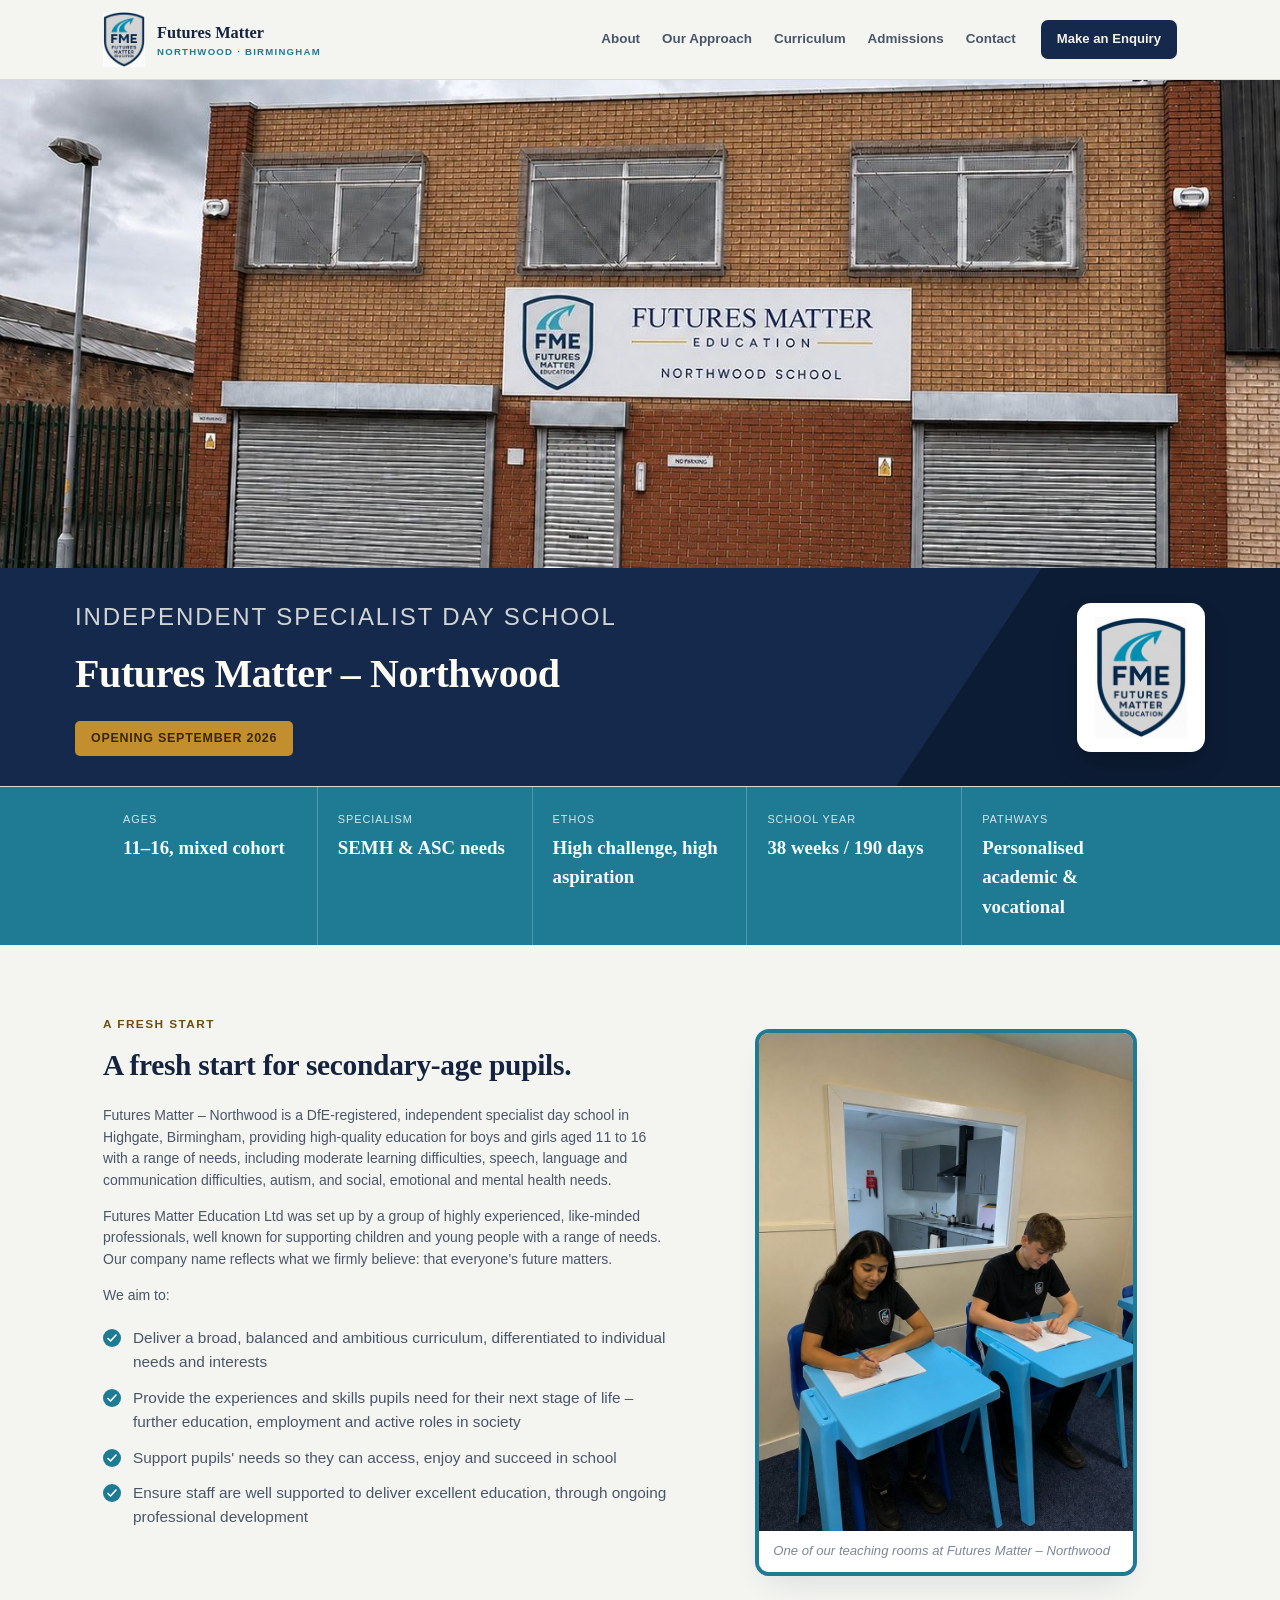
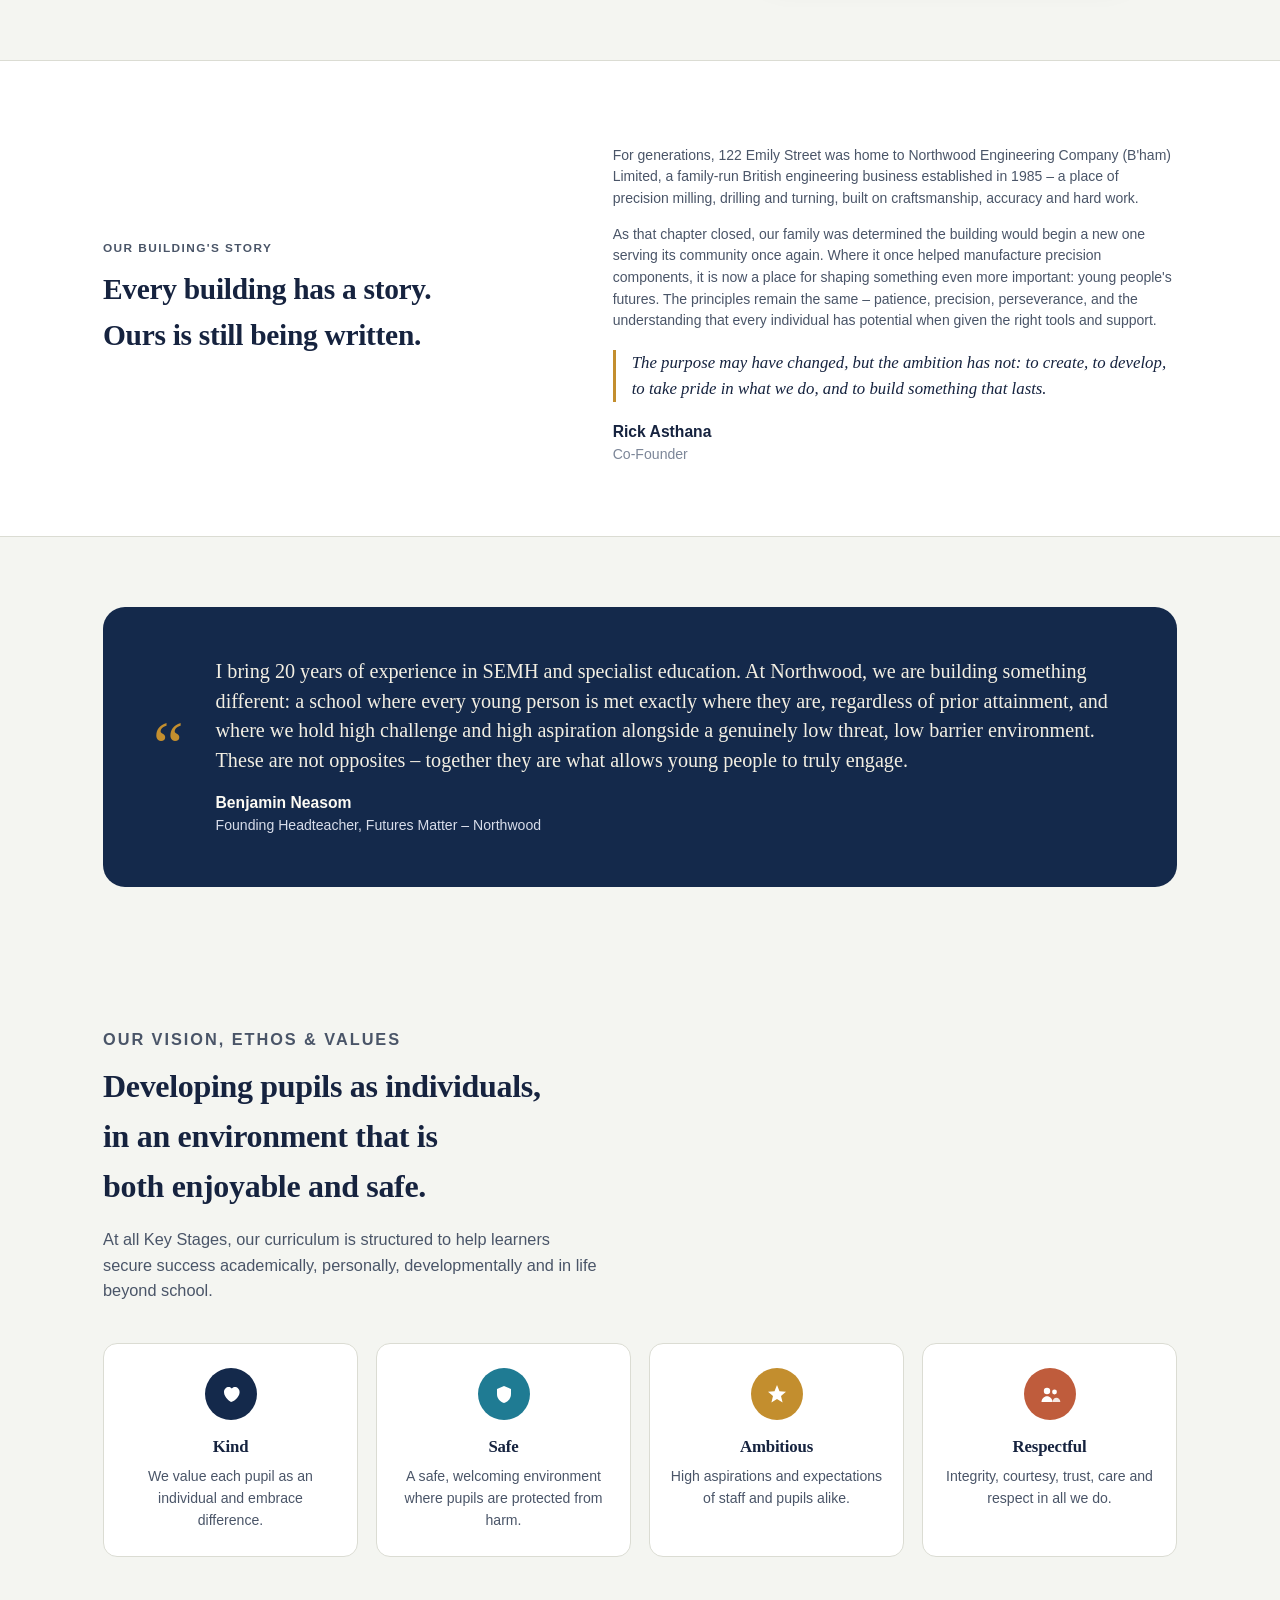
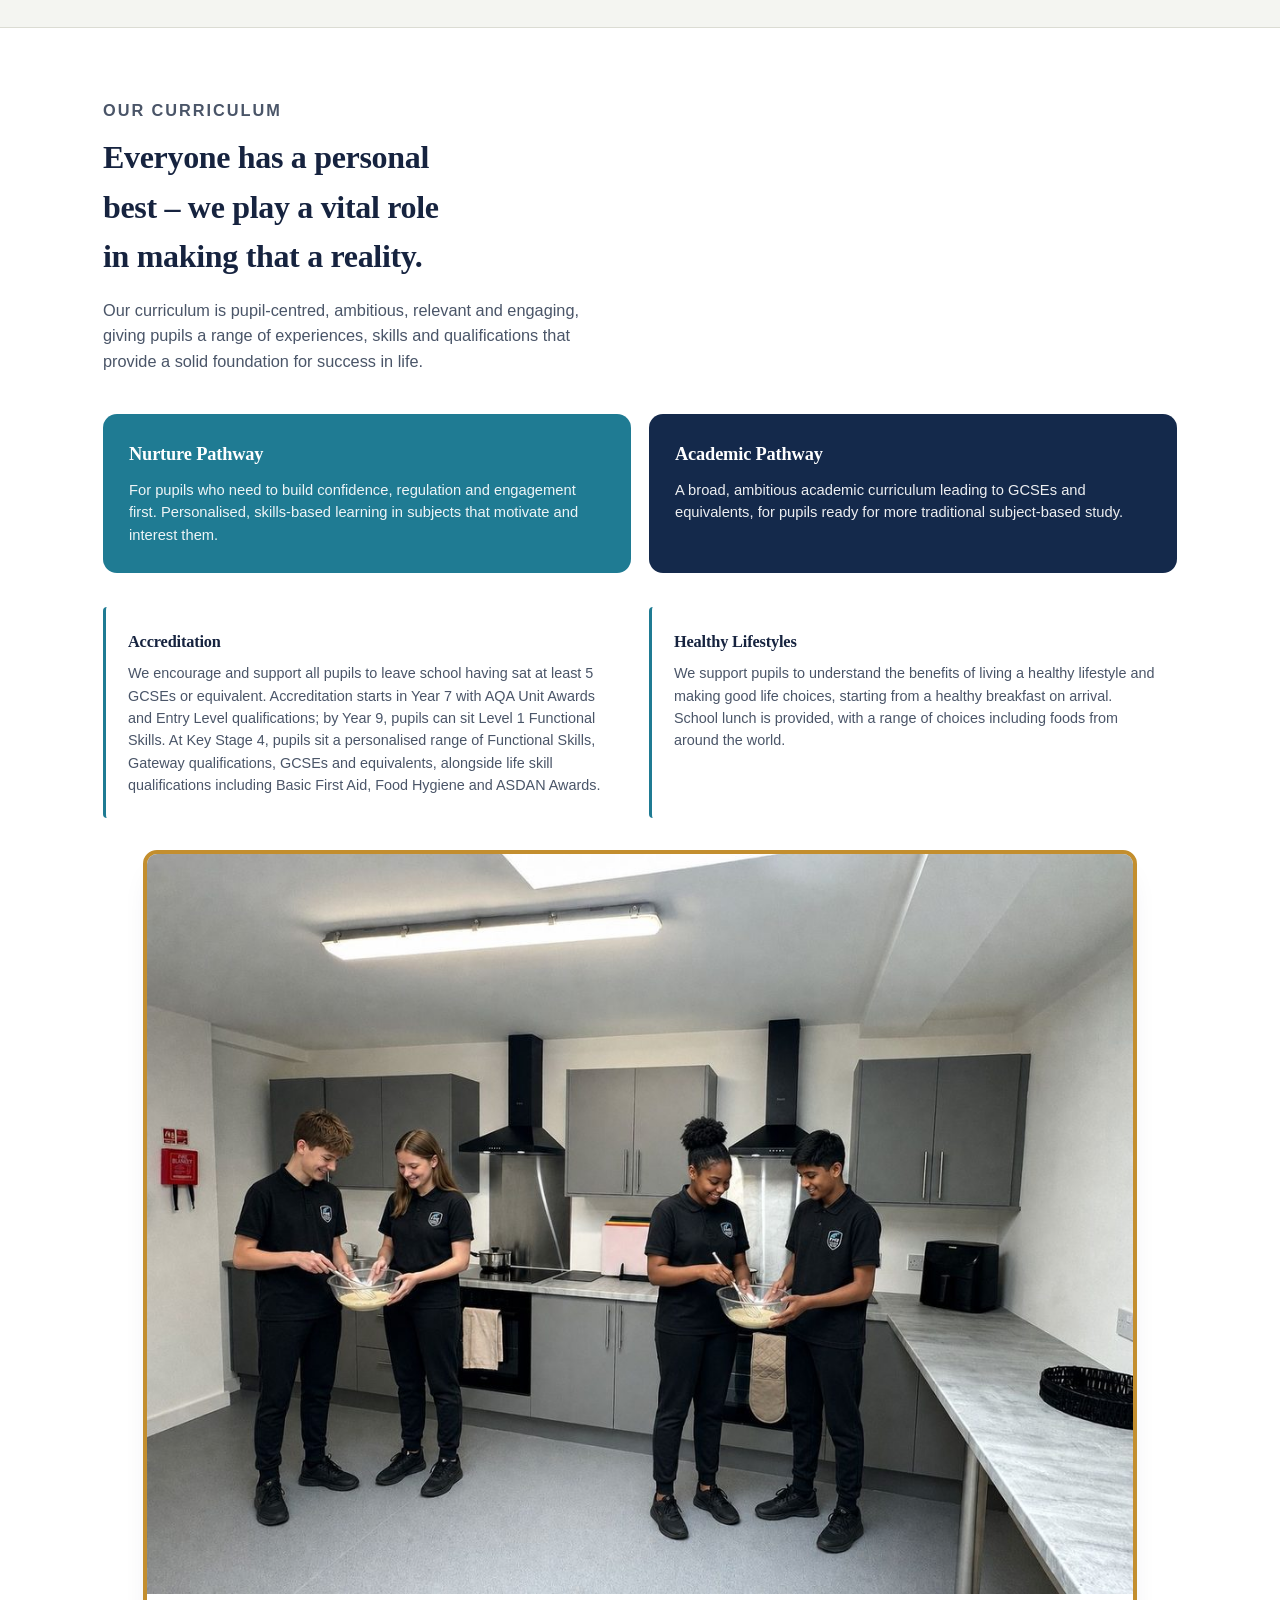
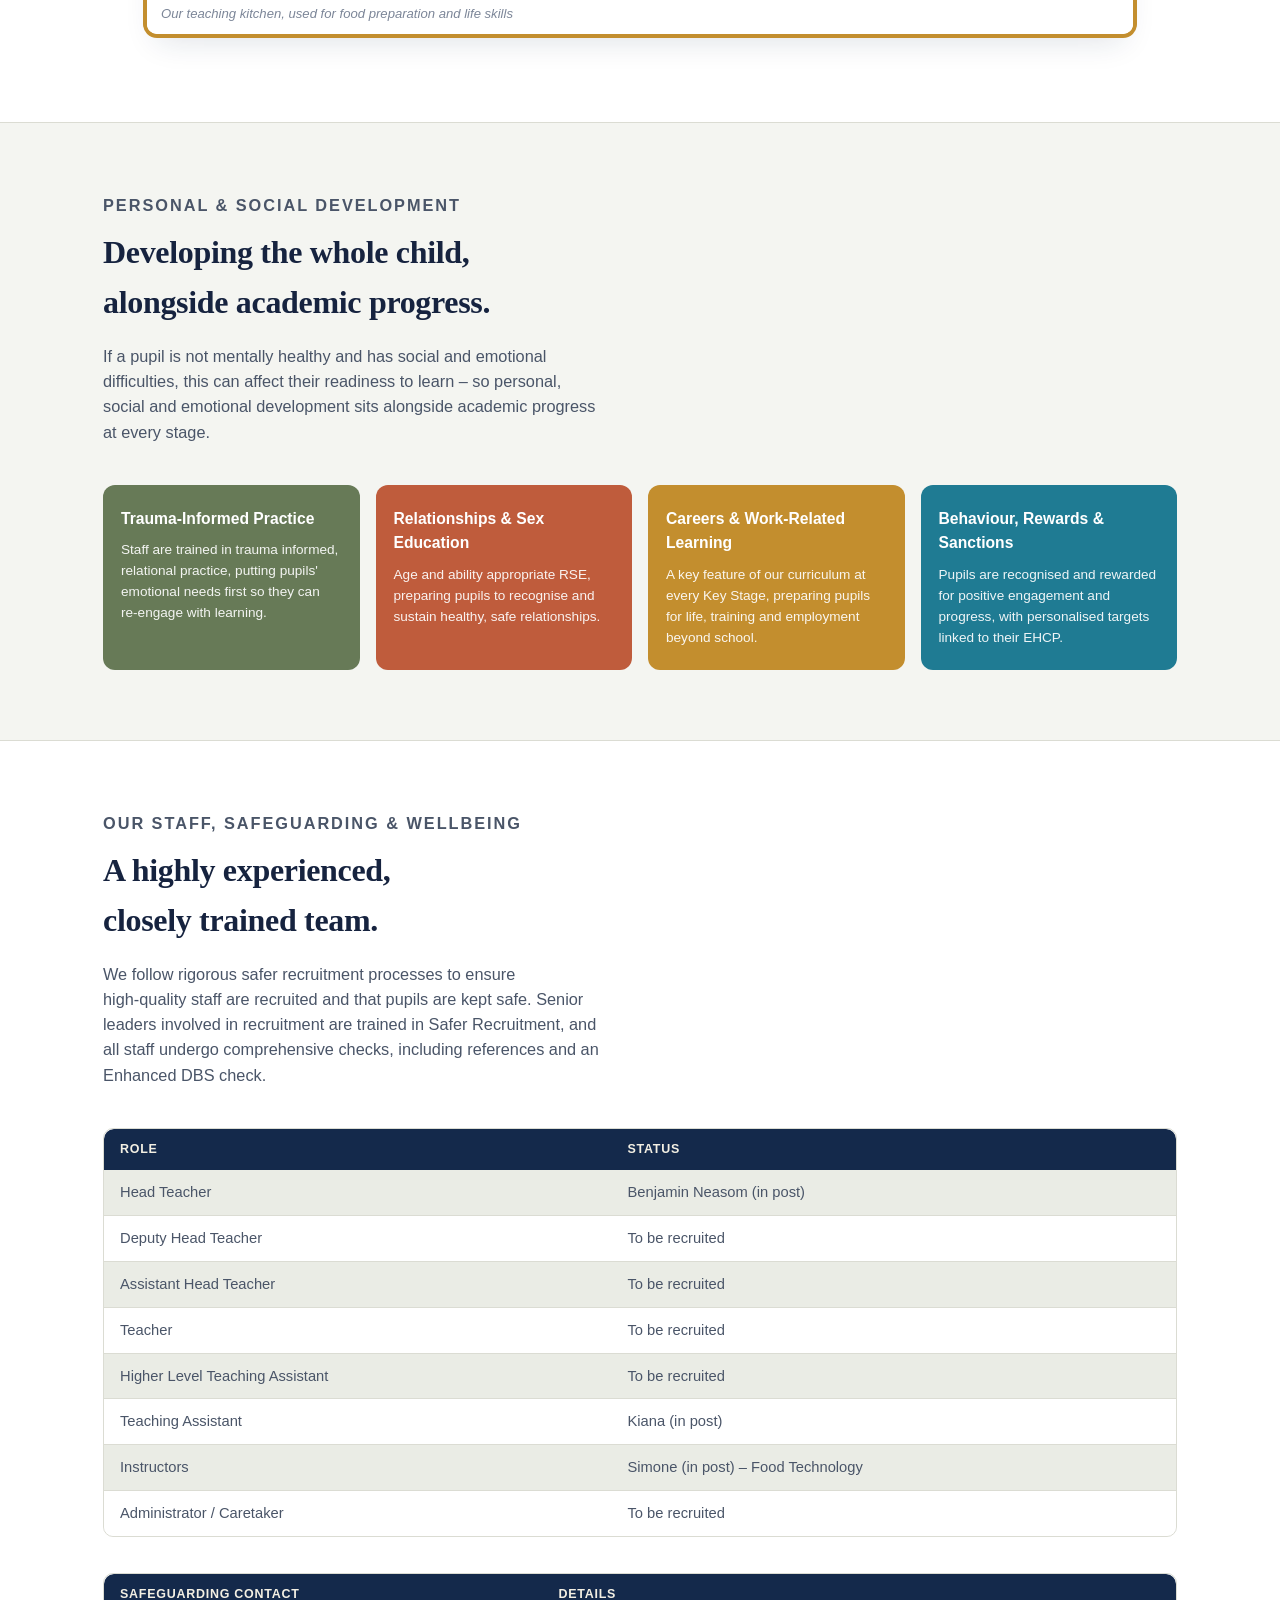
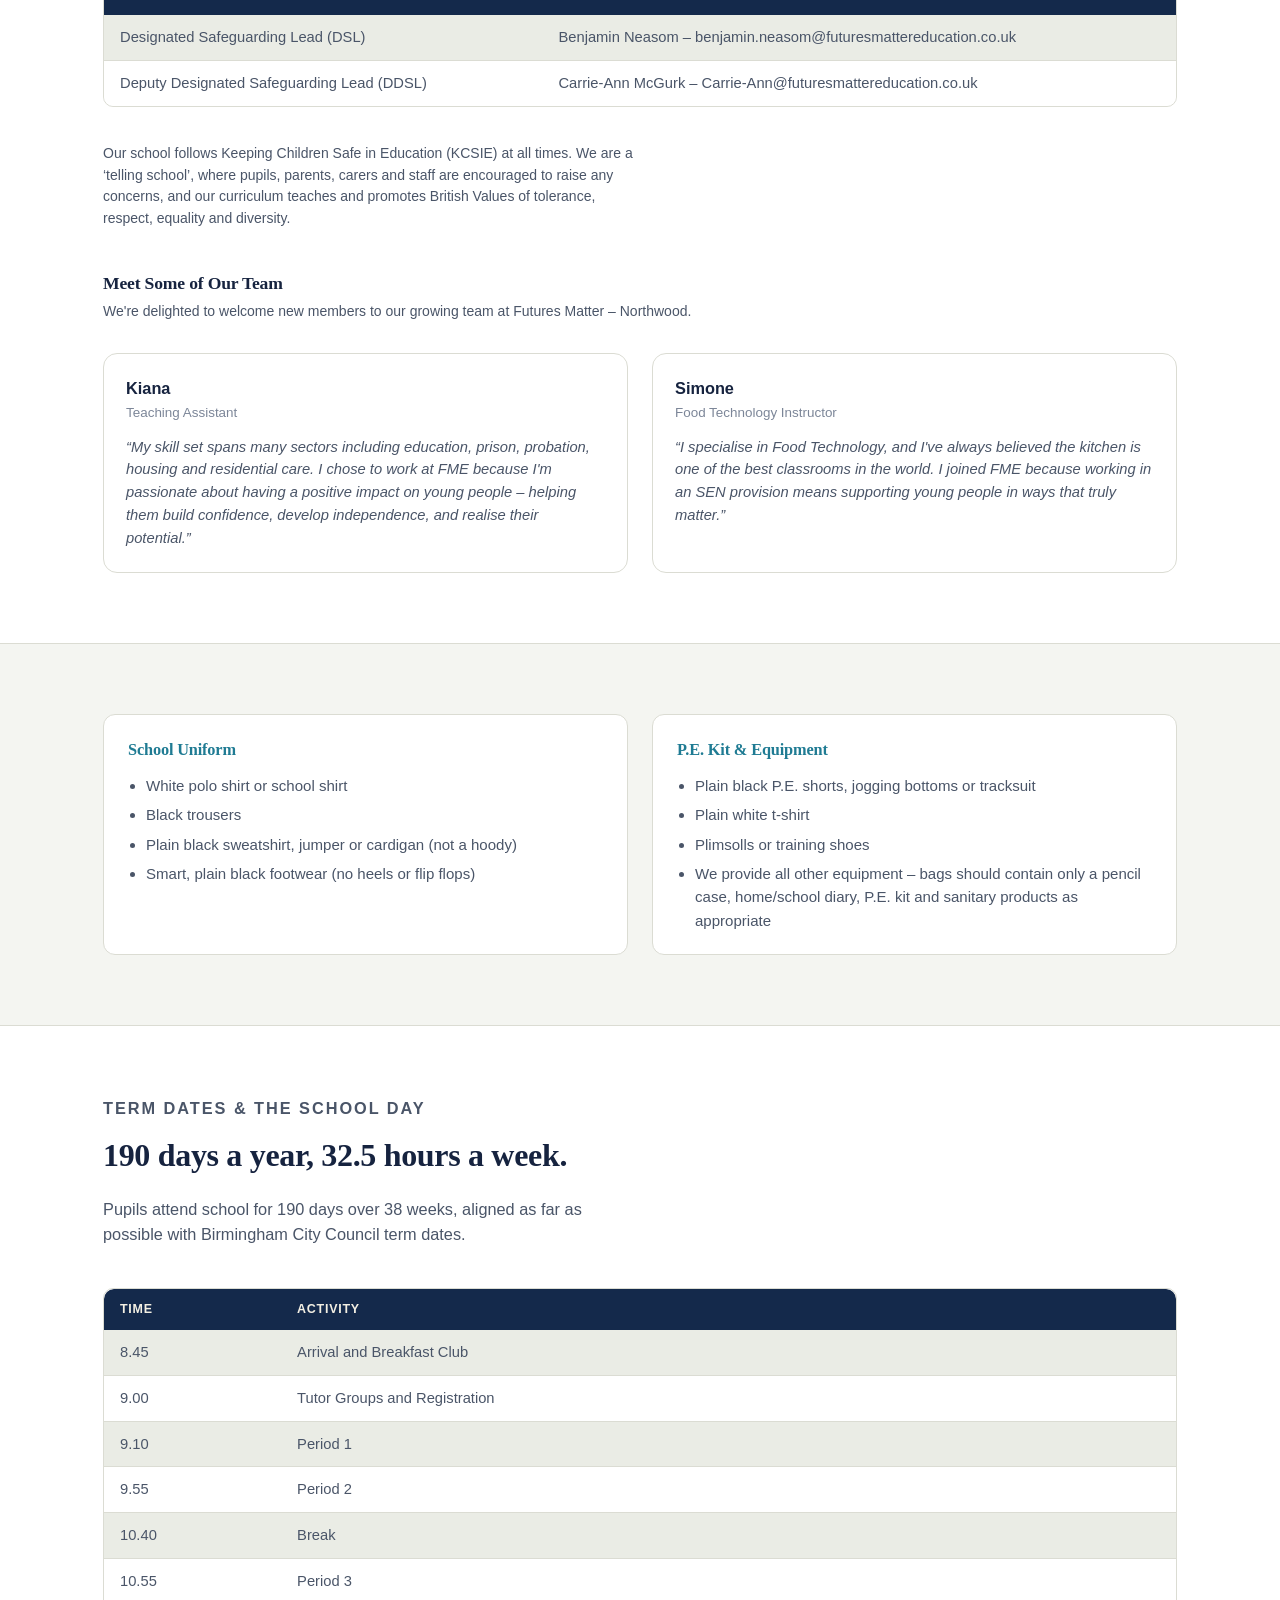
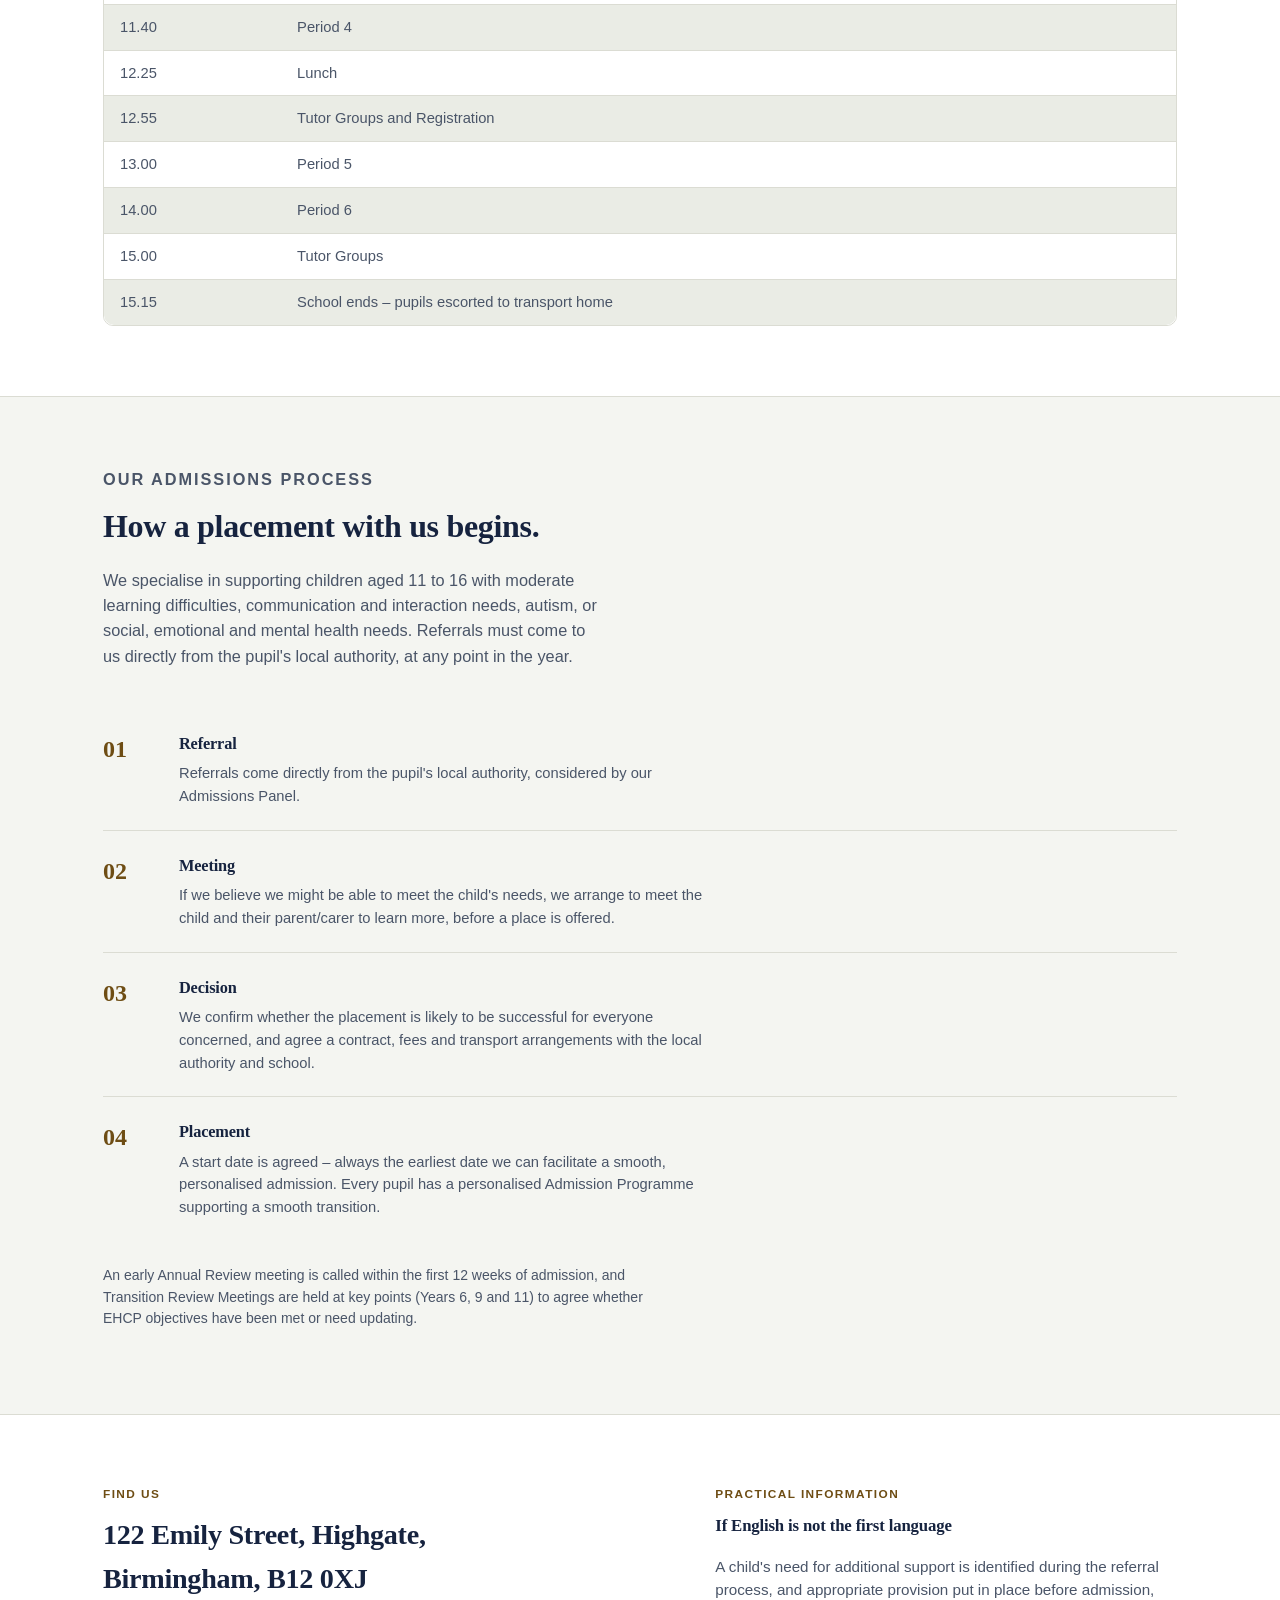
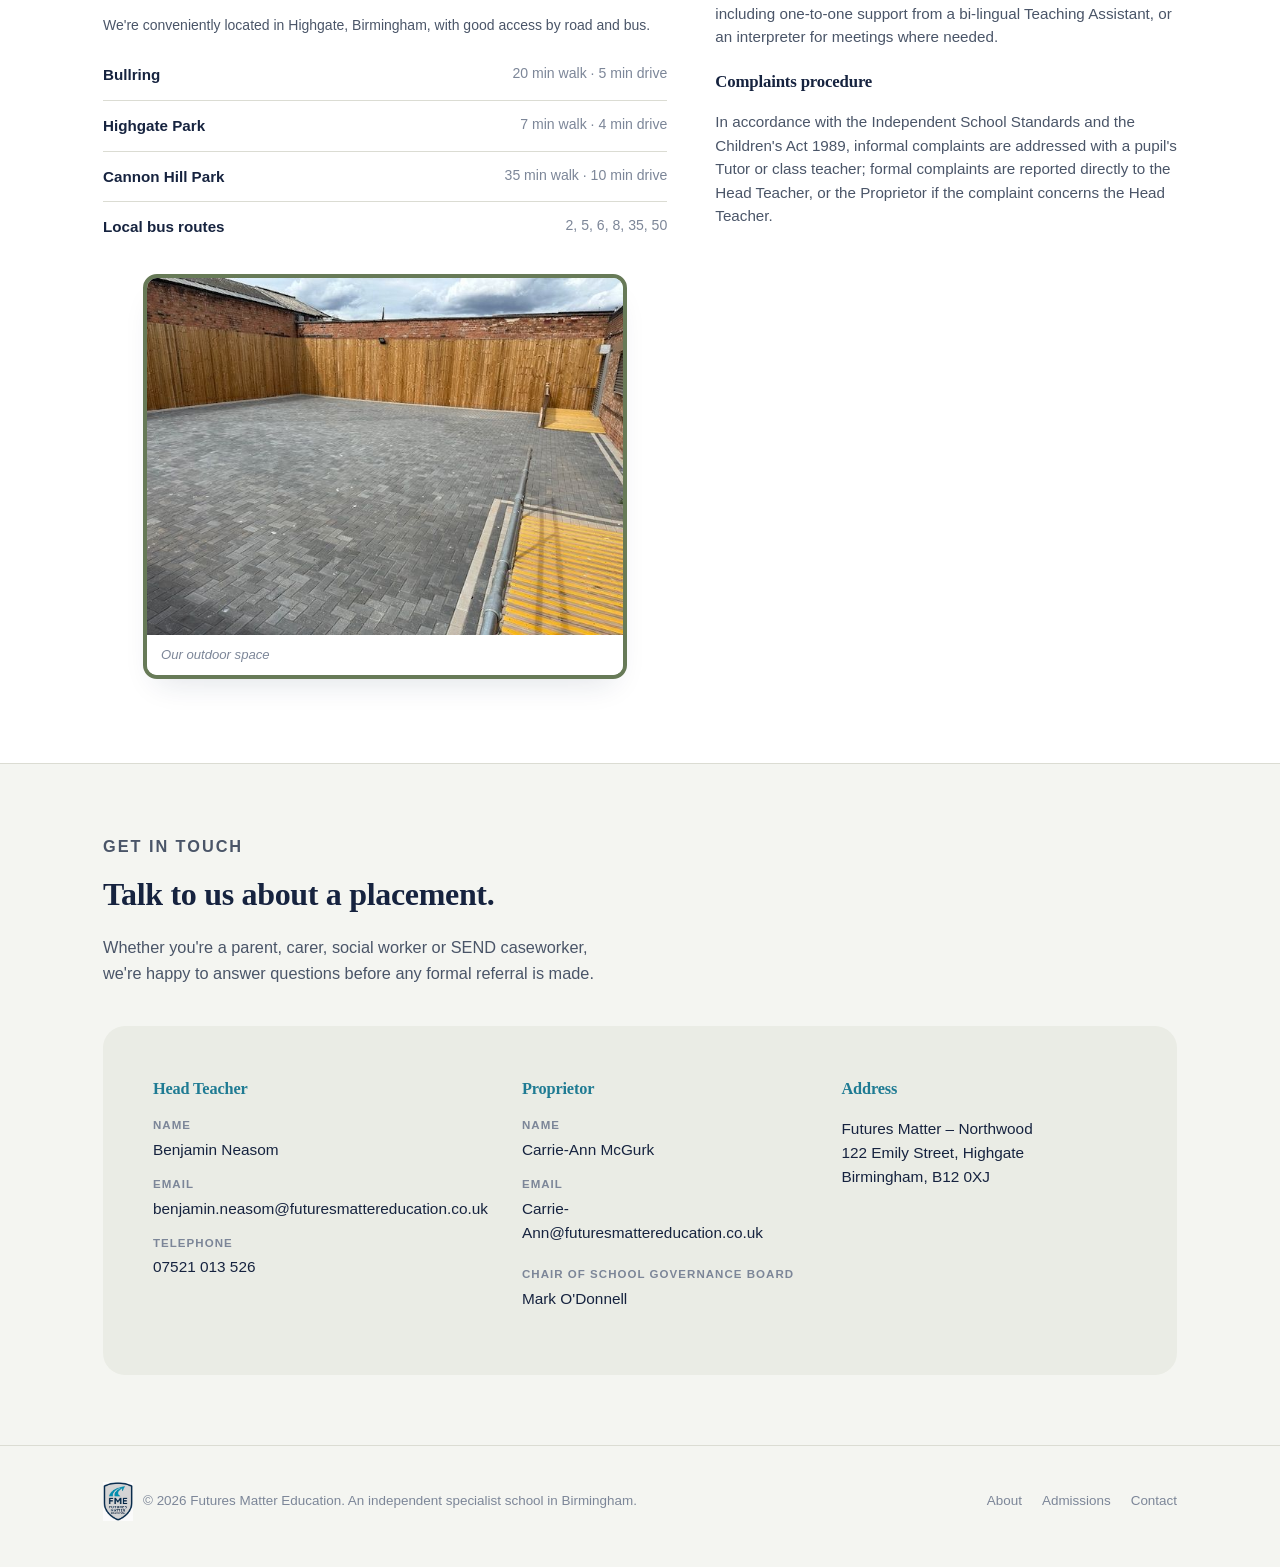
==== index.html @ 08ea953d "Initial website" ====
<!doctype html>
<html lang="en">
  <head>
    <meta charset=utf8>
    <meta name=viewport content="width=device-width,initial-scale=1,viewport-fit=cover">
    <meta name="description" content="Futures Matter Education: independent specialist day school in Highgate, Birmingham, for secondary-age pupils, with nurture and academic pathways to GCSEs.">
    <link rel="stylesheet" href="styles.css">
    <title>Futures Matter Education</title>
  </head>
  <body>

<nav class="nav">
  <div class="nav-inner">
    <div class="brand">
      <img src="images/logo-header.jpg" alt="Futures Matter Education logo">
      <span>Futures Matter<small>Northwood &middot; Birmingham</small></span>
    </div>
    <ul class="nav-links">
      <li><a href="#about">About</a></li>
      <li><a href="#approach">Our Approach</a></li>
      <li><a href="#curriculum">Curriculum</a></li>
      <li><a href="#admissions">Admissions</a></li>
      <li><a href="#contact">Contact</a></li>
    </ul>
    <a class="nav-cta" href="#contact"><span class="cta-text-full">Make an Enquiry</span><span class="cta-text-short">Enquire</span></a>
  </div>
</nav>

<main>

<header class="hero">
  <img class="hero-photo" src="images/hero-building-photo.jpg" loading="lazy" alt="Futures Matter – Northwood school building on Emily Street, Highgate, Birmingham">
  <div class="hero-band">
    <div class="wrap hero-inner">
      <div>
        <h1 class="tagline"><span class="thin">Independent Specialist Day School</span>Futures Matter &ndash; Northwood</h1>
        <div class="opening-tag">Opening September 2026</div>
      </div>
      <div class="hero-logo-wrap"><img src="images/shield-logo.jpg" loading="lazy" alt="FME shield logo"></div>
    </div>
  </div>
</header>

<div class="stats">
  <div class="wrap stats-inner">
    <div class="stat"><div class="lbl">Ages</div><div class="val">11&ndash;16, mixed cohort</div></div>
    <div class="stat"><div class="lbl">Specialism</div><div class="val">SEMH &amp; ASC needs</div></div>
    <div class="stat"><div class="lbl">Ethos</div><div class="val">High challenge, high aspiration</div></div>
    <div class="stat"><div class="lbl">School year</div><div class="val">38 weeks / 190 days</div></div>
    <div class="stat"><div class="lbl">Pathways</div><div class="val">Personalised academic &amp; vocational</div></div>
  </div>
</div>

<section class="block" id="about">
  <div class="wrap">
    <div class="split">
      <div>
        <p class="kicker">A Fresh Start</p>
        <h2 style="font-size:clamp(1.5rem,2.3vw,2rem); margin:0 0 16px;">A fresh start for secondary&#8209;age pupils.</h2>
        <p style="color:var(--ink-soft);">Futures Matter &ndash; Northwood is a DfE&#8209;registered, independent specialist day school in Highgate, Birmingham, providing high&#8209;quality education for boys and girls aged 11 to 16 with a range of needs, including moderate learning difficulties, speech, language and communication difficulties, autism, and social, emotional and mental health needs.</p>
        <p style="color:var(--ink-soft);">Futures Matter Education Ltd was set up by a group of highly experienced, like&#8209;minded professionals, well known for supporting children and young people with a range of needs. Our company name reflects what we firmly believe: that everyone's future matters.</p>
        <p style="color:var(--ink-soft); margin-bottom:20px;">We aim to:</p>
        <ul class="check-list">
          <li><svg width="18" height="18" viewBox="0 0 18 18"><circle cx="9" cy="9" r="9" fill="var(--teal)"/><path d="M5 9.5 L7.5 12 L13 6" stroke="#fff" stroke-width="1.6" fill="none" stroke-linecap="round" stroke-linejoin="round"/></svg>Deliver a broad, balanced and ambitious curriculum, differentiated to individual needs and interests</li>
          <li><svg width="18" height="18" viewBox="0 0 18 18"><circle cx="9" cy="9" r="9" fill="var(--teal)"/><path d="M5 9.5 L7.5 12 L13 6" stroke="#fff" stroke-width="1.6" fill="none" stroke-linecap="round" stroke-linejoin="round"/></svg>Provide the experiences and skills pupils need for their next stage of life &ndash; further education, employment and active roles in society</li>
          <li><svg width="18" height="18" viewBox="0 0 18 18"><circle cx="9" cy="9" r="9" fill="var(--teal)"/><path d="M5 9.5 L7.5 12 L13 6" stroke="#fff" stroke-width="1.6" fill="none" stroke-linecap="round" stroke-linejoin="round"/></svg>Support pupils' needs so they can access, enjoy and succeed in school</li>
          <li><svg width="18" height="18" viewBox="0 0 18 18"><circle cx="9" cy="9" r="9" fill="var(--teal)"/><path d="M5 9.5 L7.5 12 L13 6" stroke="#fff" stroke-width="1.6" fill="none" stroke-linecap="round" stroke-linejoin="round"/></svg>Ensure staff are well supported to deliver excellent education, through ongoing professional development</li>
        </ul>
      </div>
      <figure class="photo-card">
        <img src="images/teaching-room.jpg" loading="lazy" alt="Pupils working at desks in a Futures Matter Northwood teaching room">
        <figcaption>One of our teaching rooms at Futures Matter &ndash; Northwood</figcaption>
      </figure>
    </div>
  </div>
</section>

<section class="block story-wrap">
  <div class="wrap">
    <div class="story-inner">
      <div>
        <p class="kicker">Our Building's Story</p>
        <h2 style="font-size:clamp(1.5rem,2.3vw,2rem); margin:0;">Every building has a story. Ours is still being written.</h2>
      </div>
      <div>
        <p>For generations, 122 Emily Street was home to Northwood Engineering Company (B'ham) Limited, a family&#8209;run British engineering business established in 1985 &ndash; a place of precision milling, drilling and turning, built on craftsmanship, accuracy and hard work.</p>
        <p>As that chapter closed, our family was determined the building would begin a new one serving its community once again. Where it once helped manufacture precision components, it is now a place for shaping something even more important: young people's futures. The principles remain the same &ndash; patience, precision, perseverance, and the understanding that every individual has potential when given the right tools and support.</p>
        <blockquote>The purpose may have changed, but the ambition has not: to create, to develop, to take pride in what we do, and to build something that lasts.</blockquote>
        <div class="attrib"><strong>Rick Asthana</strong>Co&#8209;Founder</div>
      </div>
    </div>
  </div>
</section>

<section class="block">
  <div class="wrap">
    <div class="welcome">
      <div class="quote-mark">&ldquo;</div>
      <div>
        <blockquote>I bring 20 years of experience in SEMH and specialist education. At Northwood, we are building something different: a school where every young person is met exactly where they are, regardless of prior attainment, and where we hold high challenge and high aspiration alongside a genuinely low threat, low barrier environment. These are not opposites &ndash; together they are what allows young people to truly engage.</blockquote>
        <div class="attrib"><strong>Benjamin Neasom</strong>Founding Headteacher, Futures Matter &ndash; Northwood</div>
      </div>
    </div>
  </div>
</section>

<section class="block" id="approach">
  <div class="wrap">
    <div class="section-head">
      <p class="kicker">Our Vision, Ethos &amp; Values</p>
      <h2>Developing pupils as individuals, in an environment that is both enjoyable and safe.</h2>
      <p>At all Key Stages, our curriculum is structured to help learners secure success academically, personally, developmentally and in life beyond school.</p>
    </div>
    <div class="values-grid">
      <div class="value-card">
        <div class="icon" style="background:var(--navy);"><svg width="22" height="22" viewBox="0 0 22 22" fill="none"><path d="M11 19s-7-4.35-7-9.8C4 6 6.24 4 8.8 4c1.2 0 2.35.62 3 1.6C12.45 4.62 13.6 4 14.8 4 17.36 4 19.6 6 19.6 9.2 19.6 14.65 12.6 19 11 19z" fill="#fff"/></svg></div>
        <h3>Kind</h3>
        <p>We value each pupil as an individual and embrace difference.</p>
      </div>
      <div class="value-card">
        <div class="icon" style="background:var(--teal);"><svg width="22" height="22" viewBox="0 0 22 22"><path d="M11 3 L18 6 V11 C18 15.5 15 18.8 11 20 C7 18.8 4 15.5 4 11 V6 Z" fill="#fff"/></svg></div>
        <h3>Safe</h3>
        <p>A safe, welcoming environment where pupils are protected from harm.</p>
      </div>
      <div class="value-card">
        <div class="icon" style="background:var(--gold);"><svg width="22" height="22" viewBox="0 0 22 22"><path d="M11 2 L13.5 8.2 L20 8.7 L15 13 L16.6 19.5 L11 16 L5.4 19.5 L7 13 L2 8.7 L8.5 8.2 Z" fill="#fff"/></svg></div>
        <h3>Ambitious</h3>
        <p>High aspirations and expectations of staff and pupils alike.</p>
      </div>
      <div class="value-card">
        <div class="icon" style="background:var(--terracotta);"><svg width="22" height="22" viewBox="0 0 22 22"><circle cx="8" cy="8" r="3.2" fill="#fff"/><circle cx="15.5" cy="9" r="2.4" fill="#fff"/><path d="M2.5 19c0-3.3 2.6-5.8 5.5-5.8s5.5 2.5 5.5 5.8" fill="#fff"/><path d="M13.5 19c0-2.4 1.8-4.3 3.9-4.3s3.9 1.9 3.9 4.3" fill="#fff" opacity="0.85"/></svg></div>
        <h3>Respectful</h3>
        <p>Integrity, courtesy, trust, care and respect in all we do.</p>
      </div>
    </div>
  </div>
</section>

<section class="block" id="curriculum" style="background:var(--surface); border-top:1px solid var(--border); border-bottom:1px solid var(--border);">
  <div class="wrap">
    <div class="section-head">
      <p class="kicker">Our Curriculum</p>
      <h2>Everyone has a personal best &ndash; we play a vital role in making that a reality.</h2>
      <p>Our curriculum is pupil&#8209;centred, ambitious, relevant and engaging, giving pupils a range of experiences, skills and qualifications that provide a solid foundation for success in life.</p>
    </div>
    <div class="pathway-grid">
      <div class="pathway-card" style="background:var(--teal);">
        <h3>Nurture Pathway</h3>
        <p>For pupils who need to build confidence, regulation and engagement first. Personalised, skills&#8209;based learning in subjects that motivate and interest them.</p>
      </div>
      <div class="pathway-card" style="background:var(--navy);">
        <h3>Academic Pathway</h3>
        <p>A broad, ambitious academic curriculum leading to GCSEs and equivalents, for pupils ready for more traditional subject&#8209;based study.</p>
      </div>
    </div>
    <div class="curric-grid" style="margin-bottom:32px;">
      <div class="curric-card"><h3>Accreditation</h3><p>We encourage and support all pupils to leave school having sat at least 5 GCSEs or equivalent. Accreditation starts in Year 7 with AQA Unit Awards and Entry Level qualifications; by Year 9, pupils can sit Level 1 Functional Skills. At Key Stage 4, pupils sit a personalised range of Functional Skills, Gateway qualifications, GCSEs and equivalents, alongside life skill qualifications including Basic First Aid, Food Hygiene and ASDAN Awards.</p></div>
      <div class="curric-card"><h3>Healthy Lifestyles</h3><p>We support pupils to understand the benefits of living a healthy lifestyle and making good life choices, starting from a healthy breakfast on arrival. School lunch is provided, with a range of choices including foods from around the world.</p></div>
    </div>
    <figure class="photo-card" style="border-color:var(--gold);">
      <img src="images/teaching-kitchen.jpg" loading="lazy" alt="Pupils preparing food together in the Futures Matter Northwood teaching kitchen">
      <figcaption>Our teaching kitchen, used for food preparation and life skills</figcaption>
    </figure>
  </div>
</section>

<section class="block">
  <div class="wrap">
    <div class="section-head">
      <p class="kicker">Personal &amp; Social Development</p>
      <h2>Developing the whole child, alongside academic progress.</h2>
      <p>If a pupil is not mentally healthy and has social and emotional difficulties, this can affect their readiness to learn &ndash; so personal, social and emotional development sits alongside academic progress at every stage.</p>
    </div>
    <div class="psd-grid">
      <div class="psd-card" style="background:var(--sage);"><h4>Trauma&#8209;Informed Practice</h4><p>Staff are trained in trauma informed, relational practice, putting pupils' emotional needs first so they can re&#8209;engage with learning.</p></div>
      <div class="psd-card" style="background:var(--terracotta);"><h4>Relationships &amp; Sex Education</h4><p>Age and ability appropriate RSE, preparing pupils to recognise and sustain healthy, safe relationships.</p></div>
      <div class="psd-card" style="background:var(--gold);"><h4>Careers &amp; Work&#8209;Related Learning</h4><p>A key feature of our curriculum at every Key Stage, preparing pupils for life, training and employment beyond school.</p></div>
      <div class="psd-card" style="background:var(--teal);"><h4>Behaviour, Rewards &amp; Sanctions</h4><p>Pupils are recognised and rewarded for positive engagement and progress, with personalised targets linked to their EHCP.</p></div>
    </div>
  </div>
</section>

<section class="block" style="background:var(--surface); border-top:1px solid var(--border); border-bottom:1px solid var(--border);">
  <div class="wrap">
    <div class="section-head">
      <p class="kicker">Our Staff, Safeguarding &amp; Wellbeing</p>
      <h2>A highly experienced, closely trained team.</h2>
      <p>We follow rigorous safer recruitment processes to ensure high&#8209;quality staff are recruited and that pupils are kept safe. Senior leaders involved in recruitment are trained in Safer Recruitment, and all staff undergo comprehensive checks, including references and an Enhanced DBS check.</p>
    </div>
    <div class="table-wrap" style="margin-bottom:36px;">
      <table class="data-table">
        <tr><th>Role</th><th>Status</th></tr>
        <tr><td>Head Teacher</td><td>Benjamin Neasom (in post)</td></tr>
        <tr><td>Deputy Head Teacher</td><td>To be recruited</td></tr>
        <tr><td>Assistant Head Teacher</td><td>To be recruited</td></tr>
        <tr><td>Teacher</td><td>To be recruited</td></tr>
        <tr><td>Higher Level Teaching Assistant</td><td>To be recruited</td></tr>
        <tr><td>Teaching Assistant</td><td>Kiana (in post)</td></tr>
        <tr><td>Instructors</td><td>Simone (in post) &ndash; Food Technology</td></tr>
        <tr><td>Administrator / Caretaker</td><td>To be recruited</td></tr>
      </table>
    </div>
    <div class="table-wrap" style="margin-bottom:36px;">
      <table class="data-table">
        <tr><th>Safeguarding contact</th><th>Details</th></tr>
        <tr><td>Designated Safeguarding Lead (DSL)</td><td>Benjamin Neasom &ndash; benjamin.neasom@futuresmattereducation.co.uk</td></tr>
        <tr><td>Deputy Designated Safeguarding Lead (DDSL)</td><td>Carrie&#8209;Ann McGurk &ndash; Carrie-Ann@futuresmattereducation.co.uk</td></tr>
      </table>
    </div>
    <p style="color:var(--ink-soft); max-width:70ch;">Our school follows Keeping Children Safe in Education (KCSIE) at all times. We are a &lsquo;telling school&rsquo;, where pupils, parents, carers and staff are encouraged to raise any concerns, and our curriculum teaches and promotes British Values of tolerance, respect, equality and diversity.</p>
    <h3 style="margin:40px 0 4px; font-size:1.1rem;">Meet Some of Our Team</h3>
    <p style="color:var(--ink-soft); margin:0;">We're delighted to welcome new members to our growing team at Futures Matter &ndash; Northwood.</p>
    <div class="team-grid">
      <div class="team-card">
        <h4>Kiana</h4>
        <div class="role">Teaching Assistant</div>
        <blockquote>&ldquo;My skill set spans many sectors including education, prison, probation, housing and residential care. I chose to work at FME because I'm passionate about having a positive impact on young people &ndash; helping them build confidence, develop independence, and realise their potential.&rdquo;</blockquote>
      </div>
      <div class="team-card">
        <h4>Simone</h4>
        <div class="role">Food Technology Instructor</div>
        <blockquote>&ldquo;I specialise in Food Technology, and I've always believed the kitchen is one of the best classrooms in the world. I joined FME because working in an SEN provision means supporting young people in ways that truly matter.&rdquo;</blockquote>
      </div>
    </div>
  </div>
</section>

<section class="block">
  <div class="wrap">
    <div class="uniform-grid">
      <div class="uniform-card">
        <h3>School Uniform</h3>
        <ul>
          <li>White polo shirt or school shirt</li>
          <li>Black trousers</li>
          <li>Plain black sweatshirt, jumper or cardigan (not a hoody)</li>
          <li>Smart, plain black footwear (no heels or flip flops)</li>
        </ul>
      </div>
      <div class="uniform-card">
        <h3>P.E. Kit &amp; Equipment</h3>
        <ul>
          <li>Plain black P.E. shorts, jogging bottoms or tracksuit</li>
          <li>Plain white t&#8209;shirt</li>
          <li>Plimsolls or training shoes</li>
          <li>We provide all other equipment &ndash; bags should contain only a pencil case, home/school diary, P.E. kit and sanitary products as appropriate</li>
        </ul>
      </div>
    </div>
  </div>
</section>

<section class="block" style="background:var(--surface); border-top:1px solid var(--border); border-bottom:1px solid var(--border);">
  <div class="wrap">
    <div class="section-head">
      <p class="kicker">Term Dates &amp; The School Day</p>
      <h2>190 days a year, 32.5 hours a week.</h2>
      <p>Pupils attend school for 190 days over 38 weeks, aligned as far as possible with Birmingham City Council term dates.</p>
    </div>
    <div class="table-wrap">
      <table class="data-table">
        <tr><th>Time</th><th>Activity</th></tr>
        <tr><td>8.45</td><td>Arrival and Breakfast Club</td></tr>
        <tr><td>9.00</td><td>Tutor Groups and Registration</td></tr>
        <tr><td>9.10</td><td>Period 1</td></tr>
        <tr><td>9.55</td><td>Period 2</td></tr>
        <tr><td>10.40</td><td>Break</td></tr>
        <tr><td>10.55</td><td>Period 3</td></tr>
        <tr><td>11.40</td><td>Period 4</td></tr>
        <tr><td>12.25</td><td>Lunch</td></tr>
        <tr><td>12.55</td><td>Tutor Groups and Registration</td></tr>
        <tr><td>13.00</td><td>Period 5</td></tr>
        <tr><td>14.00</td><td>Period 6</td></tr>
        <tr><td>15.00</td><td>Tutor Groups</td></tr>
        <tr><td>15.15</td><td>School ends &ndash; pupils escorted to transport home</td></tr>
      </table>
    </div>
  </div>
</section>

<section class="block" id="admissions">
  <div class="wrap">
    <div class="section-head">
      <p class="kicker">Our Admissions Process</p>
      <h2>How a placement with us begins.</h2>
      <p>We specialise in supporting children aged 11 to 16 with moderate learning difficulties, communication and interaction needs, autism, or social, emotional and mental health needs. Referrals must come to us directly from the pupil's local authority, at any point in the year.</p>
    </div>
    <div class="steps">
      <div class="step">
        <div class="step-num"></div>
        <div><h3>Referral</h3><p>Referrals come directly from the pupil's local authority, considered by our Admissions Panel.</p></div>
      </div>
      <div class="step">
        <div class="step-num"></div>
        <div><h3>Meeting</h3><p>If we believe we might be able to meet the child's needs, we arrange to meet the child and their parent/carer to learn more, before a place is offered.</p></div>
      </div>
      <div class="step">
        <div class="step-num"></div>
        <div><h3>Decision</h3><p>We confirm whether the placement is likely to be successful for everyone concerned, and agree a contract, fees and transport arrangements with the local authority and school.</p></div>
      </div>
      <div class="step">
        <div class="step-num"></div>
        <div><h3>Placement</h3><p>A start date is agreed &ndash; always the earliest date we can facilitate a smooth, personalised admission. Every pupil has a personalised Admission Programme supporting a smooth transition.</p></div>
      </div>
    </div>
    <p style="color:var(--ink-soft); margin-top:24px; max-width:70ch;">An early Annual Review meeting is called within the first 12 weeks of admission, and Transition Review Meetings are held at key points (Years 6, 9 and 11) to agree whether EHCP objectives have been met or need updating.</p>
  </div>
</section>

<section class="block" style="background:var(--surface); border-top:1px solid var(--border); border-bottom:1px solid var(--border);">
  <div class="wrap">
    <div class="split">
      <div>
        <p class="kicker">Find Us</p>
        <h2 style="font-size:clamp(1.4rem,2.2vw,1.9rem); margin:0 0 14px;">122 Emily Street, Highgate, Birmingham, B12 0XJ</h2>
        <p style="color:var(--ink-soft);">We're conveniently located in Highgate, Birmingham, with good access by road and bus.</p>
        <ul class="loc-list">
          <li><span class="place">Bullring</span><span class="dist">20 min walk &middot; 5 min drive</span></li>
          <li><span class="place">Highgate Park</span><span class="dist">7 min walk &middot; 4 min drive</span></li>
          <li><span class="place">Cannon Hill Park</span><span class="dist">35 min walk &middot; 10 min drive</span></li>
          <li><span class="place">Local bus routes</span><span class="dist">2, 5, 6, 8, 35, 50</span></li>
        </ul>
        <figure class="photo-card" style="margin-top:22px; border-color:var(--sage);">
          <img src="images/outdoor-space.jpg" loading="lazy" alt="Outdoor space at Futures Matter Northwood">
          <figcaption>Our outdoor space</figcaption>
        </figure>
      </div>
      <div>
        <p class="kicker">Practical Information</p>
        <h3 style="font-size:1.05rem; margin:0 0 8px;">If English is not the first language</h3>
        <p style="color:var(--ink-soft); font-size:0.95rem;">A child's need for additional support is identified during the referral process, and appropriate provision put in place before admission, including one&#8209;to&#8209;one support from a bi&#8209;lingual Teaching Assistant, or an interpreter for meetings where needed.</p>
        <h3 style="font-size:1.05rem; margin:20px 0 8px;">Complaints procedure</h3>
        <p style="color:var(--ink-soft); font-size:0.95rem;">In accordance with the Independent School Standards and the Children's Act 1989, informal complaints are addressed with a pupil's Tutor or class teacher; formal complaints are reported directly to the Head Teacher, or the Proprietor if the complaint concerns the Head Teacher.</p>
      </div>
    </div>
  </div>
</section>

<section class="block" id="contact">
  <div class="wrap">
    <div class="section-head">
      <p class="kicker">Get in Touch</p>
      <h2>Talk to us about a placement.</h2>
      <p>Whether you're a parent, carer, social worker or SEND caseworker, we're happy to answer questions before any formal referral is made.</p>
    </div>
    <div class="contact">
      <div class="contact-block">
        <h3>Head Teacher</h3>
        <div class="contact-detail"><div class="lbl">Name</div><div class="val">Benjamin Neasom</div></div>
        <div class="contact-detail"><div class="lbl">Email</div><div class="val">benjamin.neasom@futuresmattereducation.co.uk</div></div>
        <div class="contact-detail"><div class="lbl">Telephone</div><div class="val">07521 013 526</div></div>
      </div>
      <div class="contact-block">
        <h3>Proprietor</h3>
        <div class="contact-detail"><div class="lbl">Name</div><div class="val">Carrie&#8209;Ann McGurk</div></div>
        <div class="contact-detail"><div class="lbl">Email</div><div class="val">Carrie-Ann@futuresmattereducation.co.uk</div></div>
        <div class="contact-detail" style="margin-top:22px;"><div class="lbl">Chair of School Governance Board</div><div class="val">Mark O'Donnell</div></div>
      </div>
      <div class="contact-block">
        <h3>Address</h3>
        <div class="contact-detail"><div class="val">Futures Matter &ndash; Northwood<br>122 Emily Street, Highgate<br>Birmingham, B12 0XJ</div></div>
      </div>
    </div>
  </div>
</section>

</main>

<footer>
  <div class="wrap footer-inner">
    <div class="footer-logo">
      <img src="images/logo-footer.jpg" loading="lazy" alt="FME logo">
      <span>&copy; 2026 Futures Matter Education. An independent specialist school in Birmingham.</span>
    </div>
    <ul class="footer-links">
      <li><a href="#about">About</a></li>
      <li><a href="#admissions">Admissions</a></li>
      <li><a href="#contact">Contact</a></li>
    </ul>
  </div>
</footer>

</body></html>
---- styles.css ----
:root{color-scheme:light}body{margin:0;padding:0;font:14px -apple-system,BlinkMacSystemFont,sans-serif;background:#faf9f5;color:#141413}img{max-width:100%}[hidden]:not([hidden=until-found]){display:none!important}

/* ---- */

@import url('https://fonts.googleapis.com/css2?family=Fraunces:opsz,wght@9..144,500;9..144,600;9..144,700&family=Public+Sans:wght@400;500;600;700;800&display=swap');

:root {
  --bg: #F4F5F1;
  --surface: #FFFFFF;
  --surface-sunken: #EAECE5;
  --ink: #16233F;
  --ink-soft: #4A5568;
  --ink-faint: #7C8698;
  --navy: #14294B;
  --navy-deep: #0D1C35;
  --gold: #C38E2E;
  --gold-ink: #6E4D14;
  --gold-soft: #F2E3C4;
  --teal: #1F7B93;
  --sage: #677A57;
  --terracotta: #BF5C3C;
  --border: #DBDCD3;
  --shadow: rgba(20, 41, 75, 0.14);
}

@media (prefers-color-scheme: dark) {
  :root:not([data-theme="light"]) {
    --bg: #10161F;
    --surface: #182233;
    --surface-sunken: #0C1119;
    --ink: #E7E9EE;
    --ink-soft: #AEB6C4;
    --ink-faint: #7C889B;
    --navy: #7FA1CC;
    --navy-deep: #0D1C35;
    --gold: #E0AA51;
    --gold-ink: #FBE7C4;
    --gold-soft: #2E250F;
    --teal: #5EB6CC;
    --sage: #93AC7F;
    --terracotta: #DD8663;
    --border: #2A3346;
    --shadow: rgba(0, 0, 0, 0.4);
  }
}
:root[data-theme="dark"] {
  --bg: #10161F;
  --surface: #182233;
  --surface-sunken: #0C1119;
  --ink: #E7E9EE;
  --ink-soft: #AEB6C4;
  --ink-faint: #7C889B;
  --navy: #7FA1CC;
  --navy-deep: #0D1C35;
  --gold: #E0AA51;
  --gold-ink: #FBE7C4;
  --gold-soft: #2E250F;
  --teal: #5EB6CC;
  --sage: #93AC7F;
  --terracotta: #DD8663;
  --border: #2A3346;
  --shadow: rgba(0, 0, 0, 0.4);
}

* { box-sizing: border-box; }
body {
  background: var(--bg);
  color: var(--ink);
  font-family: 'Public Sans', -apple-system, BlinkMacSystemFont, 'Segoe UI', sans-serif;
  line-height: 1.55;
  -webkit-font-smoothing: antialiased;
}
h1, h2, h3, .display { font-family: 'Fraunces', Georgia, serif; font-weight: 600; color: var(--ink); text-wrap: balance; letter-spacing: -0.01em; }
a { color: inherit; }
.wrap { max-width: 1130px; margin: 0 auto; padding: 0 28px; }
img { display: block; max-width: 100%; }

/* NAV */
:root { --nav-height: 68px; }
html { scroll-padding-top: calc(var(--nav-height) + env(safe-area-inset-top, 0px)); }
.nav { position: sticky; top: env(safe-area-inset-top, 0px); z-index: 50; background: color-mix(in srgb, var(--bg) 90%, transparent); backdrop-filter: blur(10px); border-bottom: 1px solid var(--border); }
.nav-inner { display: flex; align-items: center; justify-content: space-between; gap: 24px; padding: 12px 28px; max-width: 1130px; margin: 0 auto; min-height: var(--nav-height); }
.brand { display: flex; align-items: center; gap: 12px; font-family: 'Fraunces', serif; font-weight: 600; font-size: 1.02rem; white-space: nowrap; min-width: 0; flex: 1 1 auto; overflow: hidden; }
.brand img { width: 42px; height: auto; flex: none; }
.brand span { overflow: hidden; text-overflow: ellipsis; }
.brand small { display: block; font-family: 'Public Sans', sans-serif; font-weight: 600; font-size: 0.6rem; letter-spacing: 0.13em; text-transform: uppercase; color: var(--teal); }
.nav-links { display: flex; gap: 20px; list-style: none; margin: 0; padding: 0; font-size: 0.84rem; font-weight: 600; flex: none; }
.nav-links a { text-decoration: none; color: var(--ink-soft); padding: 6px 1px; border-bottom: 2px solid transparent; }
.nav-links a:hover, .nav-links a:focus-visible { color: var(--navy); border-bottom-color: var(--gold); }
.nav-cta { background: var(--navy); color: #F5F2E8; padding: 9px 16px; border-radius: 7px; font-weight: 700; font-size: 0.82rem; text-decoration: none; white-space: nowrap; flex: none; }
.nav-cta:hover { background: var(--navy-deep); }
.nav-cta .cta-text-short { display: none; }
@media (max-width: 900px) { .nav-links { display: none; } }
@media (max-width: 480px) {
  .nav-inner { padding: 12px 16px; gap: 12px; }
  .nav-cta { padding: 9px 12px; }
  .nav-cta .cta-text-full { display: none; }
  .nav-cta .cta-text-short { display: inline; }
}

/* HERO */
.hero { padding: 0 0 0; border-bottom: 1px solid var(--border); overflow: hidden; }
.hero-photo { width: 100%; aspect-ratio: 21/8; object-fit: cover; }
.hero-band { background: var(--navy); color: #F3EFE3; position: relative; overflow: hidden; }
.hero-band::after { content: ""; position: absolute; right: 0; top: 0; bottom: 0; width: 30%; background: var(--navy-deep); clip-path: polygon(38% 0, 100% 0, 100% 100%, 0% 100%); }
.hero-inner { display: grid; grid-template-columns: 1fr auto; gap: 24px; align-items: center; padding: 30px 0; position: relative; z-index: 1; }
@media (max-width: 760px) { .hero-inner { grid-template-columns: 1fr; } }
.tagline { font-size: clamp(1.7rem, 3.6vw, 2.5rem); margin: 0 0 6px; color: #FDFBF4; }
.tagline .thin { font-weight: 500; opacity: 0.82; display: block; font-size: 0.6em; letter-spacing: 0.08em; text-transform: uppercase; font-family: 'Public Sans', sans-serif; margin-bottom: 8px; }
.opening-tag { display: inline-flex; align-items: center; gap: 8px; background: var(--gold); color: #3A2708; font-weight: 800; font-size: 0.78rem; letter-spacing: 0.06em; text-transform: uppercase; padding: 8px 16px; border-radius: 5px; margin-top: 10px; }
.hero-logo-wrap { background: #fff; border-radius: 14px; padding: 14px 18px; display: flex; align-items: center; justify-content: center; box-shadow: 0 14px 30px -10px rgba(0,0,0,0.4); }
.hero-logo-wrap img { width: 92px; }

/* STATS */
.stats { background: var(--teal); color: #F2FBFD; }
.stats-inner { display: grid; grid-template-columns: repeat(5, 1fr); }
.stat { padding: 24px 20px; border-right: 1px solid rgba(255,255,255,0.22); }
.stat:last-child { border-right: none; }
.stat .lbl { font-size: 0.68rem; text-transform: uppercase; letter-spacing: 0.09em; opacity: 0.85; margin-bottom: 5px; }
.stat .val { font-family: 'Fraunces', serif; font-weight: 600; font-size: 1.18rem; }
@media (max-width: 900px) { .stats-inner { grid-template-columns: repeat(2, 1fr); } .stat { border-bottom: 1px solid rgba(255,255,255,0.22); } }

/* SECTION HEAD */
section.block { padding: 70px 0; }
.section-head { max-width: 64ch; margin: 0 0 40px; }
.kicker { font-size: 0.74rem; font-weight: 700; letter-spacing: 0.12em; text-transform: uppercase; color: var(--gold-ink); margin: 0 0 10px; }
.section-head h2 { font-size: clamp(1.6rem, 2.5vw, 2.2rem); margin: 0 0 12px; }
.section-head p { color: var(--ink-soft); font-size: 1.02rem; }
.banner { background: var(--navy); color: #F3EFE3; padding: 14px 26px; border-radius: 8px; font-weight: 700; font-size: 0.95rem; letter-spacing: 0.03em; text-transform: uppercase; margin: 0 0 28px; position: relative; overflow: hidden; }
.banner span { position: relative; z-index: 1; }
.banner::after { content: ""; position: absolute; right: -1px; top: -1px; bottom: -1px; width: 26%; background: var(--navy-deep); clip-path: polygon(40% 0, 100% 0, 100% 100%, 0 100%); }

.check-list { list-style: none; margin: 0; padding: 0; display: grid; gap: 12px; }
.check-list li { display: flex; gap: 12px; align-items: flex-start; font-size: 0.96rem; color: var(--ink-soft); }
.check-list svg { flex: none; margin-top: 3px; }

/* ABOUT split */
.split { display: grid; grid-template-columns: 1.1fr 0.9fr; gap: 48px; align-items: start; }
@media (max-width: 860px) { .split { grid-template-columns: 1fr; } }
.photo-card { border-radius: 14px; overflow: hidden; border: 4px solid var(--teal); box-shadow: 0 16px 30px -14px var(--shadow); }
.photo-card figcaption { background: var(--surface); padding: 10px 14px; font-size: 0.82rem; color: var(--ink-faint); font-style: italic; }

/* STORY */
.story-wrap { background: var(--surface); border-top: 1px solid var(--border); border-bottom: 1px solid var(--border); }
.story-inner { display: grid; grid-template-columns: 0.9fr 1.1fr; gap: 48px; align-items: center; }
@media (max-width: 860px) { .story-inner { grid-template-columns: 1fr; } }
.story-inner p { color: var(--ink-soft); }
.story-inner blockquote { font-family: 'Fraunces', serif; font-style: italic; font-size: 1.05rem; color: var(--ink); border-left: 3px solid var(--gold); padding-left: 16px; margin: 18px 0; }
.attrib strong { display: block; font-size: 0.98rem; color: var(--ink); }
.attrib { font-size: 0.88rem; color: var(--ink-faint); }

/* WELCOME */
.welcome { background: var(--navy); color: #F3EFE3; border-radius: 22px; padding: 50px; display: grid; grid-template-columns: auto 1fr; gap: 32px; align-items: center; }
@media (max-width: 760px) { .welcome { grid-template-columns: 1fr; padding: 32px; } }
.welcome .quote-mark { font-family: 'Fraunces', serif; font-size: 4.3rem; line-height: 0.6; color: var(--gold); }
.welcome blockquote { margin: 0 0 16px; font-family: 'Fraunces', serif; font-size: 1.26rem; font-weight: 500; line-height: 1.46; }
.welcome .attrib { color: #D8DDEA; }
.welcome .attrib strong { color: #FDFBF4; }

/* VALUES */
.values-grid { display: grid; grid-template-columns: repeat(4, 1fr); gap: 18px; }
@media (max-width: 860px) { .values-grid { grid-template-columns: repeat(2, 1fr); } }
@media (max-width: 520px) { .values-grid { grid-template-columns: 1fr; } }
.value-card { background: var(--surface); border: 1px solid var(--border); border-radius: 14px; padding: 24px 20px; text-align: center; }
.value-card .icon { width: 52px; height: 52px; border-radius: 50%; display: flex; align-items: center; justify-content: center; margin: 0 auto 14px; color: #fff; }
.value-card h3 { font-size: 1.05rem; margin: 0 0 6px; }
.value-card p { font-size: 0.88rem; color: var(--ink-soft); margin: 0; }

/* PATHWAY */
.pathway-grid { display: grid; grid-template-columns: 1fr 1fr; gap: 18px; margin-bottom: 34px; }
@media (max-width: 700px) { .pathway-grid { grid-template-columns: 1fr; } }
.pathway-card { padding: 26px; border-radius: 14px; color: #fff; }
.pathway-card h3 { color: #fff; font-size: 1.15rem; margin: 0 0 10px; }
.pathway-card p { margin: 0; font-size: 0.92rem; opacity: 0.92; }

/* PSD grid */
.psd-grid { display: grid; grid-template-columns: repeat(4, 1fr); gap: 16px; }
@media (max-width: 860px) { .psd-grid { grid-template-columns: repeat(2, 1fr); } }
@media (max-width: 520px) { .psd-grid { grid-template-columns: 1fr; } }
.psd-card { padding: 22px 18px; border-radius: 12px; color: #fff; }
.psd-card h4 { margin: 0 0 8px; font-size: 0.98rem; }
.psd-card p { margin: 0; font-size: 0.85rem; opacity: 0.92; }

/* Curric cards accreditation */
.curric-grid { display: grid; grid-template-columns: repeat(2, 1fr); gap: 18px; }
@media (max-width: 700px) { .curric-grid { grid-template-columns: 1fr; } }
.curric-card { padding: 22px; border-left: 3px solid var(--teal); background: var(--surface); border-radius: 4px 12px 12px 4px; }
.curric-card h3 { font-size: 1.02rem; margin: 0 0 8px; }
.curric-card p { font-size: 0.9rem; color: var(--ink-soft); margin: 0; }

/* Table */
.data-table { width: 100%; border-collapse: collapse; background: var(--surface); border-radius: 10px; overflow: hidden; font-size: 0.92rem; }
.data-table th { background: var(--navy); color: #F3EFE3; text-align: left; padding: 11px 16px; font-size: 0.78rem; text-transform: uppercase; letter-spacing: 0.06em; }
.data-table td { padding: 11px 16px; border-bottom: 1px solid var(--border); color: var(--ink-soft); }
.data-table tr:last-child td { border-bottom: none; }
.data-table tr:nth-child(even) td { background: var(--surface-sunken); }
.table-wrap { overflow-x: auto; border-radius: 10px; border: 1px solid var(--border); }

/* Steps */
.steps { counter-reset: step; display: grid; gap: 0; }
.step { display: grid; grid-template-columns: 56px 1fr; gap: 20px; padding: 22px 0; border-bottom: 1px solid var(--border); }
.step:last-child { border-bottom: none; }
.step-num { counter-increment: step; font-family: 'Fraunces', serif; font-size: 1.5rem; font-weight: 600; color: var(--gold-ink); }
.step-num::before { content: counter(step, decimal-leading-zero); }
.step h3 { font-size: 1.02rem; margin: 0 0 6px; }
.step p { font-size: 0.92rem; color: var(--ink-soft); margin: 0; max-width: 64ch; }

/* Uniform two col */
.uniform-grid { display: grid; grid-template-columns: 1fr 1fr; gap: 24px; }
@media (max-width: 700px) { .uniform-grid { grid-template-columns: 1fr; } }
.uniform-card { background: var(--surface); border: 1px solid var(--border); border-radius: 12px; padding: 22px 24px; }
.uniform-card h3 { font-size: 1.02rem; margin: 0 0 12px; color: var(--teal); }
.uniform-card ul { margin: 0; padding-left: 18px; color: var(--ink-soft); font-size: 0.94rem; display: grid; gap: 6px; }

/* Meet team */
.team-grid { display: grid; grid-template-columns: repeat(2, 1fr); gap: 24px; margin-top: 30px; }
@media (max-width: 700px) { .team-grid { grid-template-columns: 1fr; } }
.team-card { background: var(--surface); border: 1px solid var(--border); border-radius: 14px; padding: 22px; }
.team-card h4 { margin: 0 0 2px; font-size: 1.02rem; }
.team-card .role { font-size: 0.84rem; color: var(--ink-faint); margin-bottom: 12px; }
.team-card blockquote { margin: 0; font-size: 0.92rem; font-style: italic; color: var(--ink-soft); }

/* Location list */
.loc-list { list-style: none; margin: 0; padding: 0; display: grid; gap: 0; }
.loc-list li { display: flex; justify-content: space-between; gap: 12px; padding: 13px 0; border-bottom: 1px solid var(--border); font-size: 0.95rem; }
.loc-list li:last-child { border-bottom: none; }
.loc-list .place { font-weight: 600; }
.loc-list .dist { color: var(--ink-faint); font-size: 0.88rem; }

/* CONTACT */
.contact { background: var(--surface-sunken); border-radius: 22px; padding: 50px; display: grid; grid-template-columns: repeat(3, 1fr); gap: 34px; }
@media (max-width: 860px) { .contact { grid-template-columns: 1fr; padding: 32px; } }
.contact-block h3 { font-size: 1.02rem; margin: 0 0 16px; color: var(--teal); }
.contact-detail { margin-bottom: 14px; }
.contact-detail .lbl { font-size: 0.72rem; text-transform: uppercase; letter-spacing: 0.09em; color: var(--ink-faint); font-weight: 700; margin-bottom: 3px; }
.contact-detail .val { font-size: 0.96rem; }

footer { border-top: 1px solid var(--border); padding: 36px 0 46px; }
.footer-inner { display: flex; justify-content: space-between; flex-wrap: wrap; gap: 18px; align-items: center; font-size: 0.84rem; color: var(--ink-faint); }
.footer-links { display: flex; gap: 20px; list-style: none; padding: 0; margin: 0; }
.footer-links a { text-decoration: none; color: var(--ink-faint); }
.footer-links a:hover { color: var(--navy); }
.footer-logo { display: flex; align-items: center; gap: 10px; }
.footer-logo img { width: 30px; }
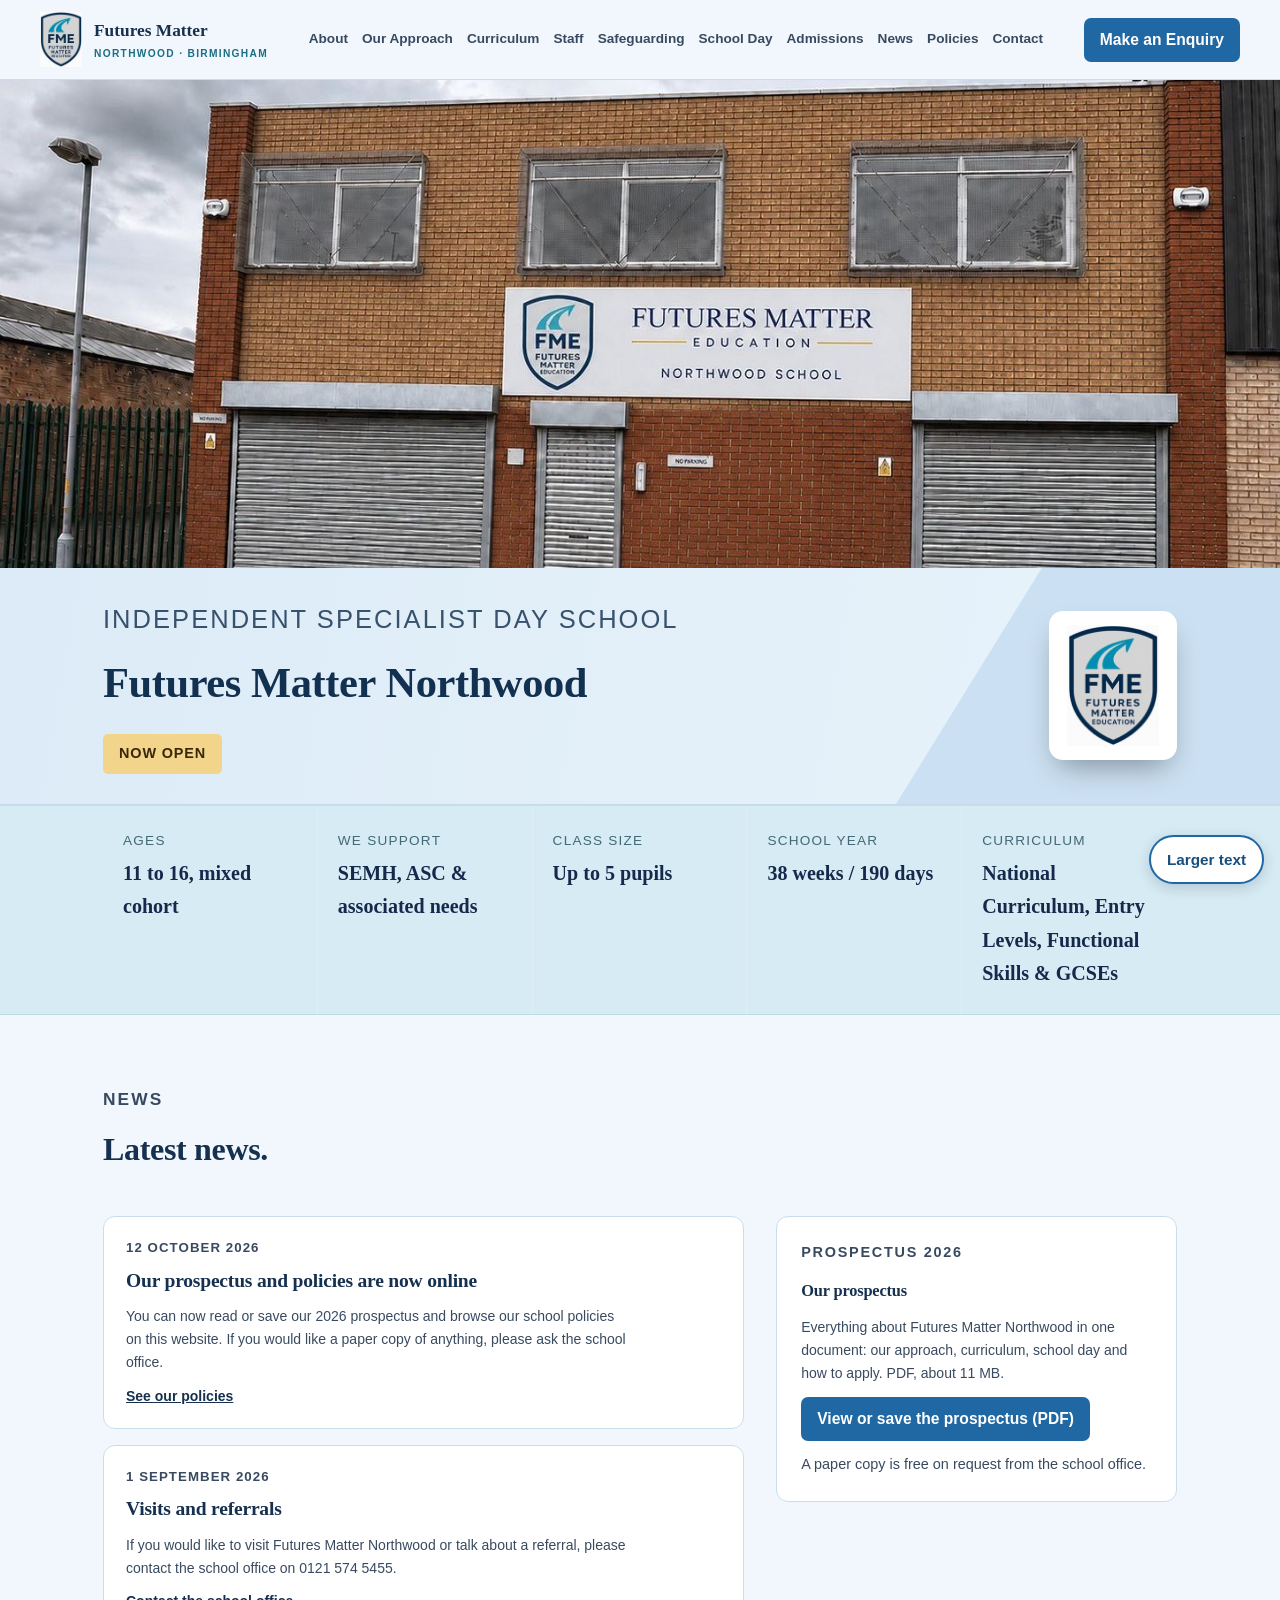
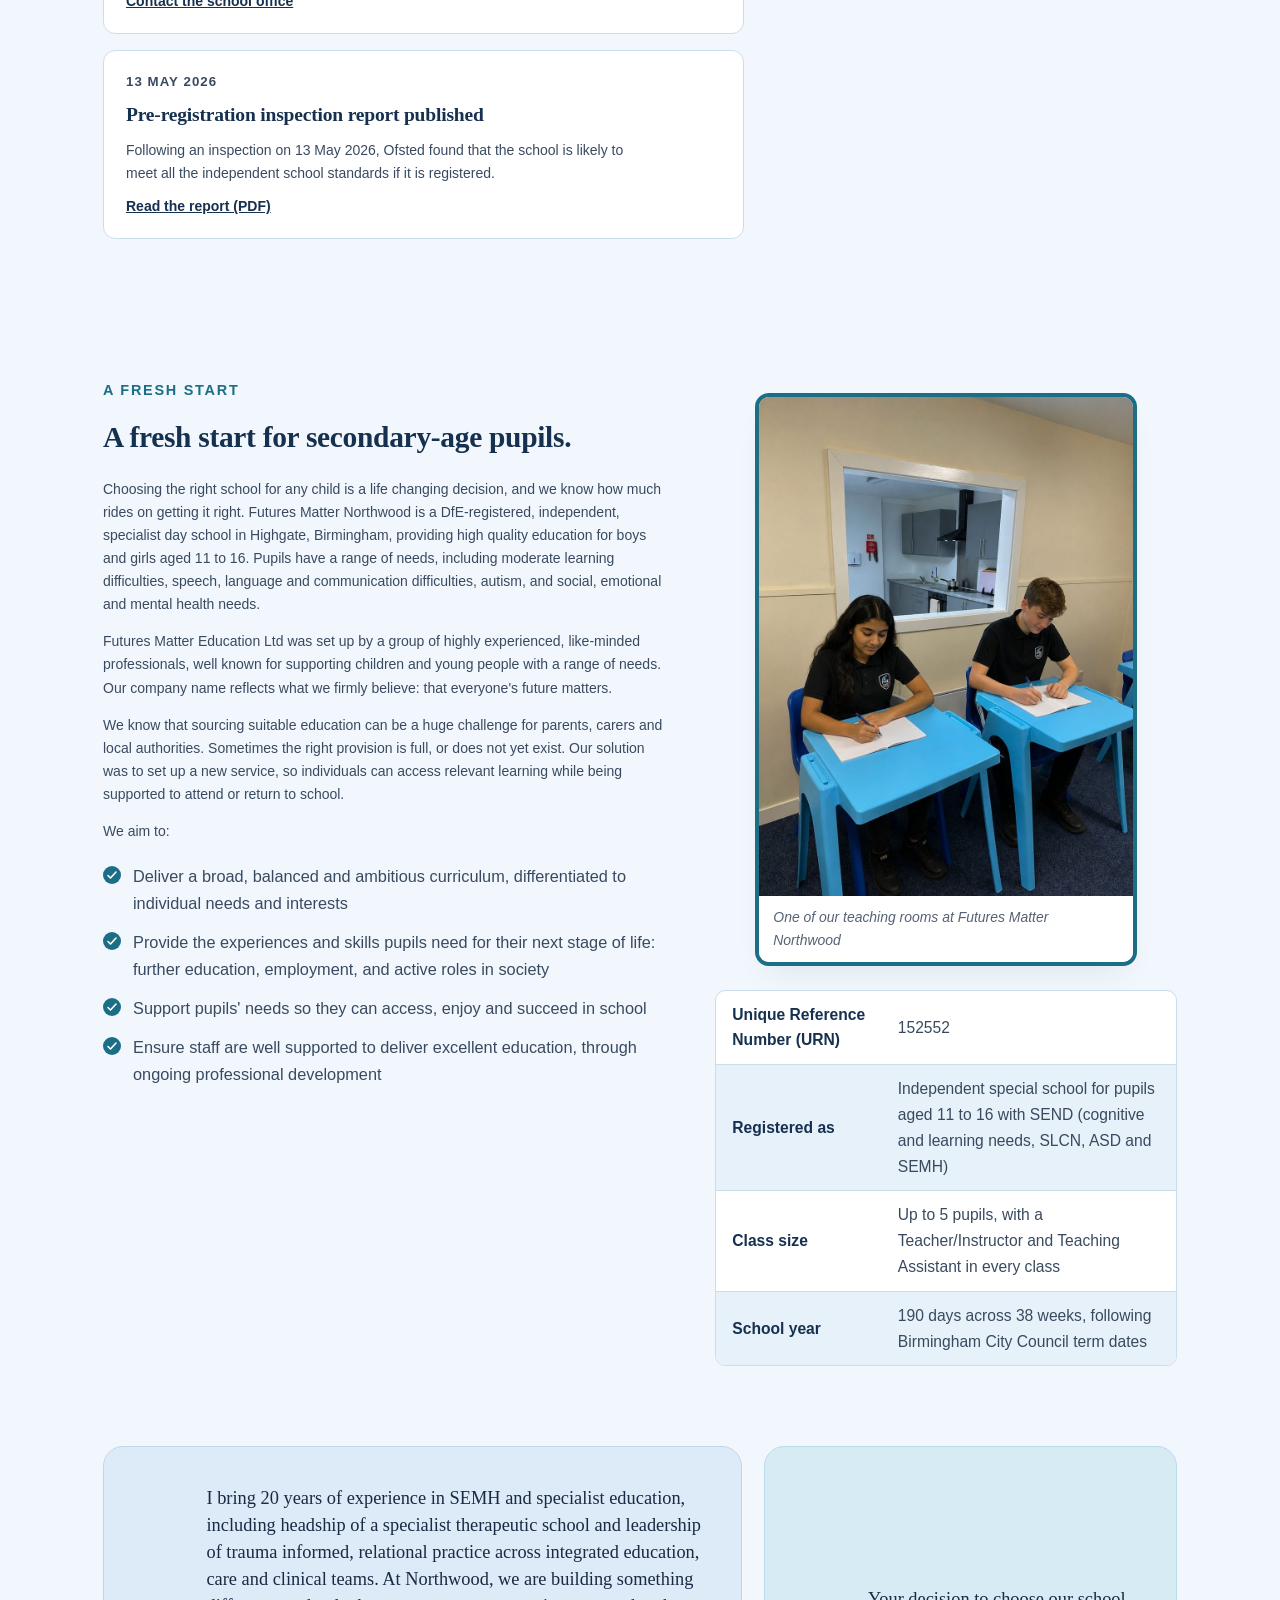
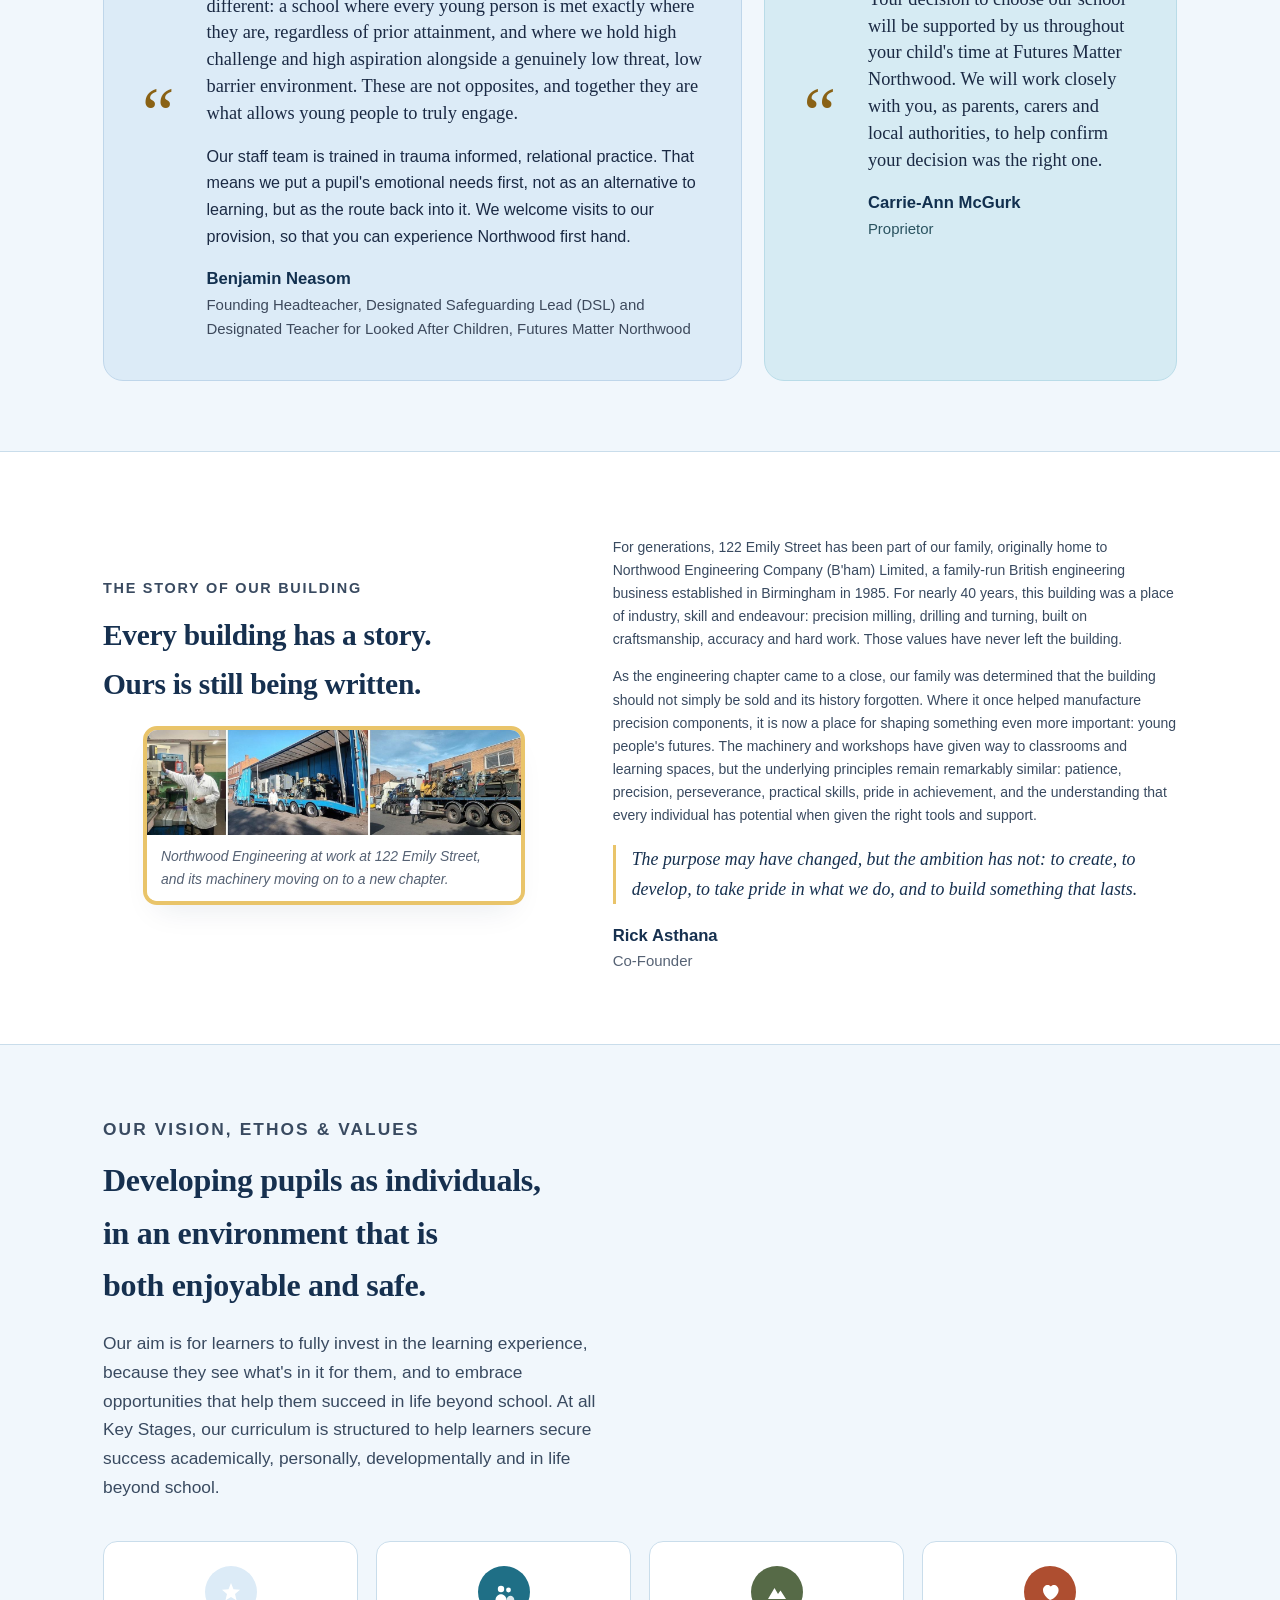
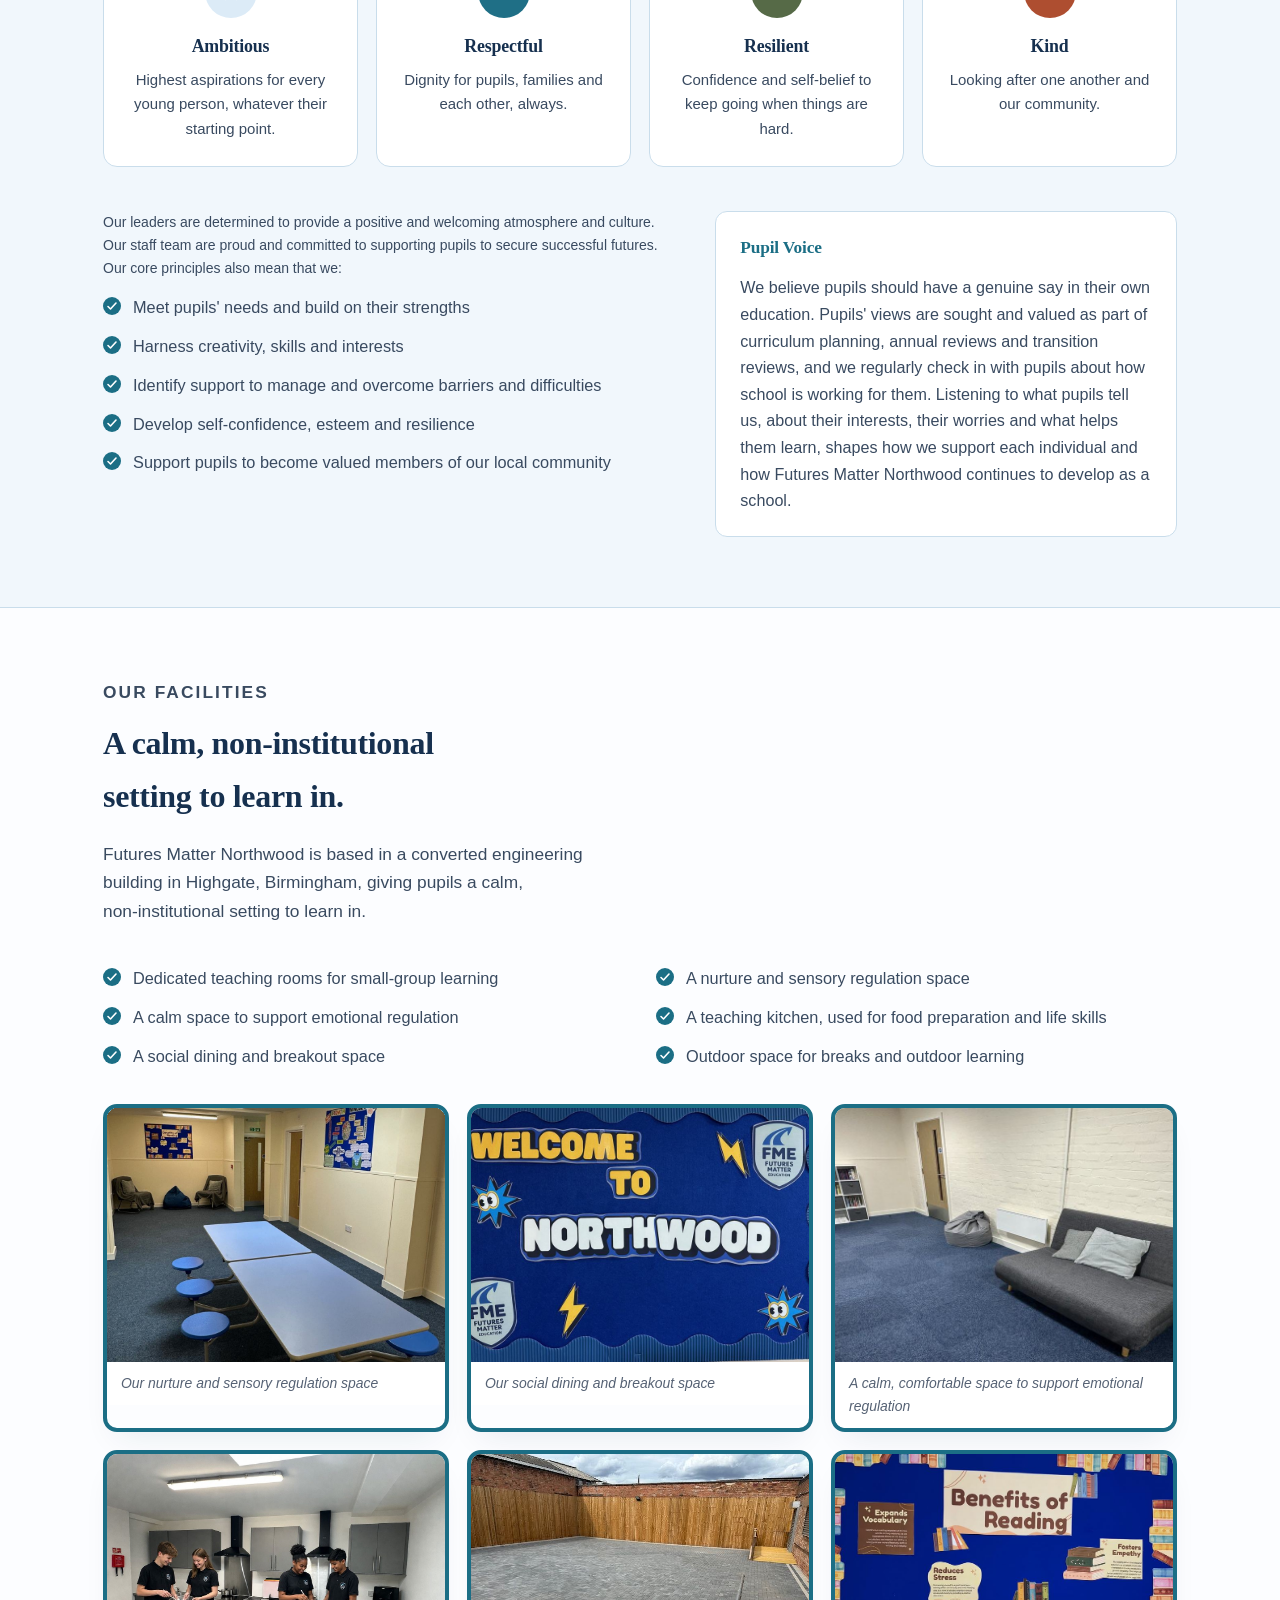
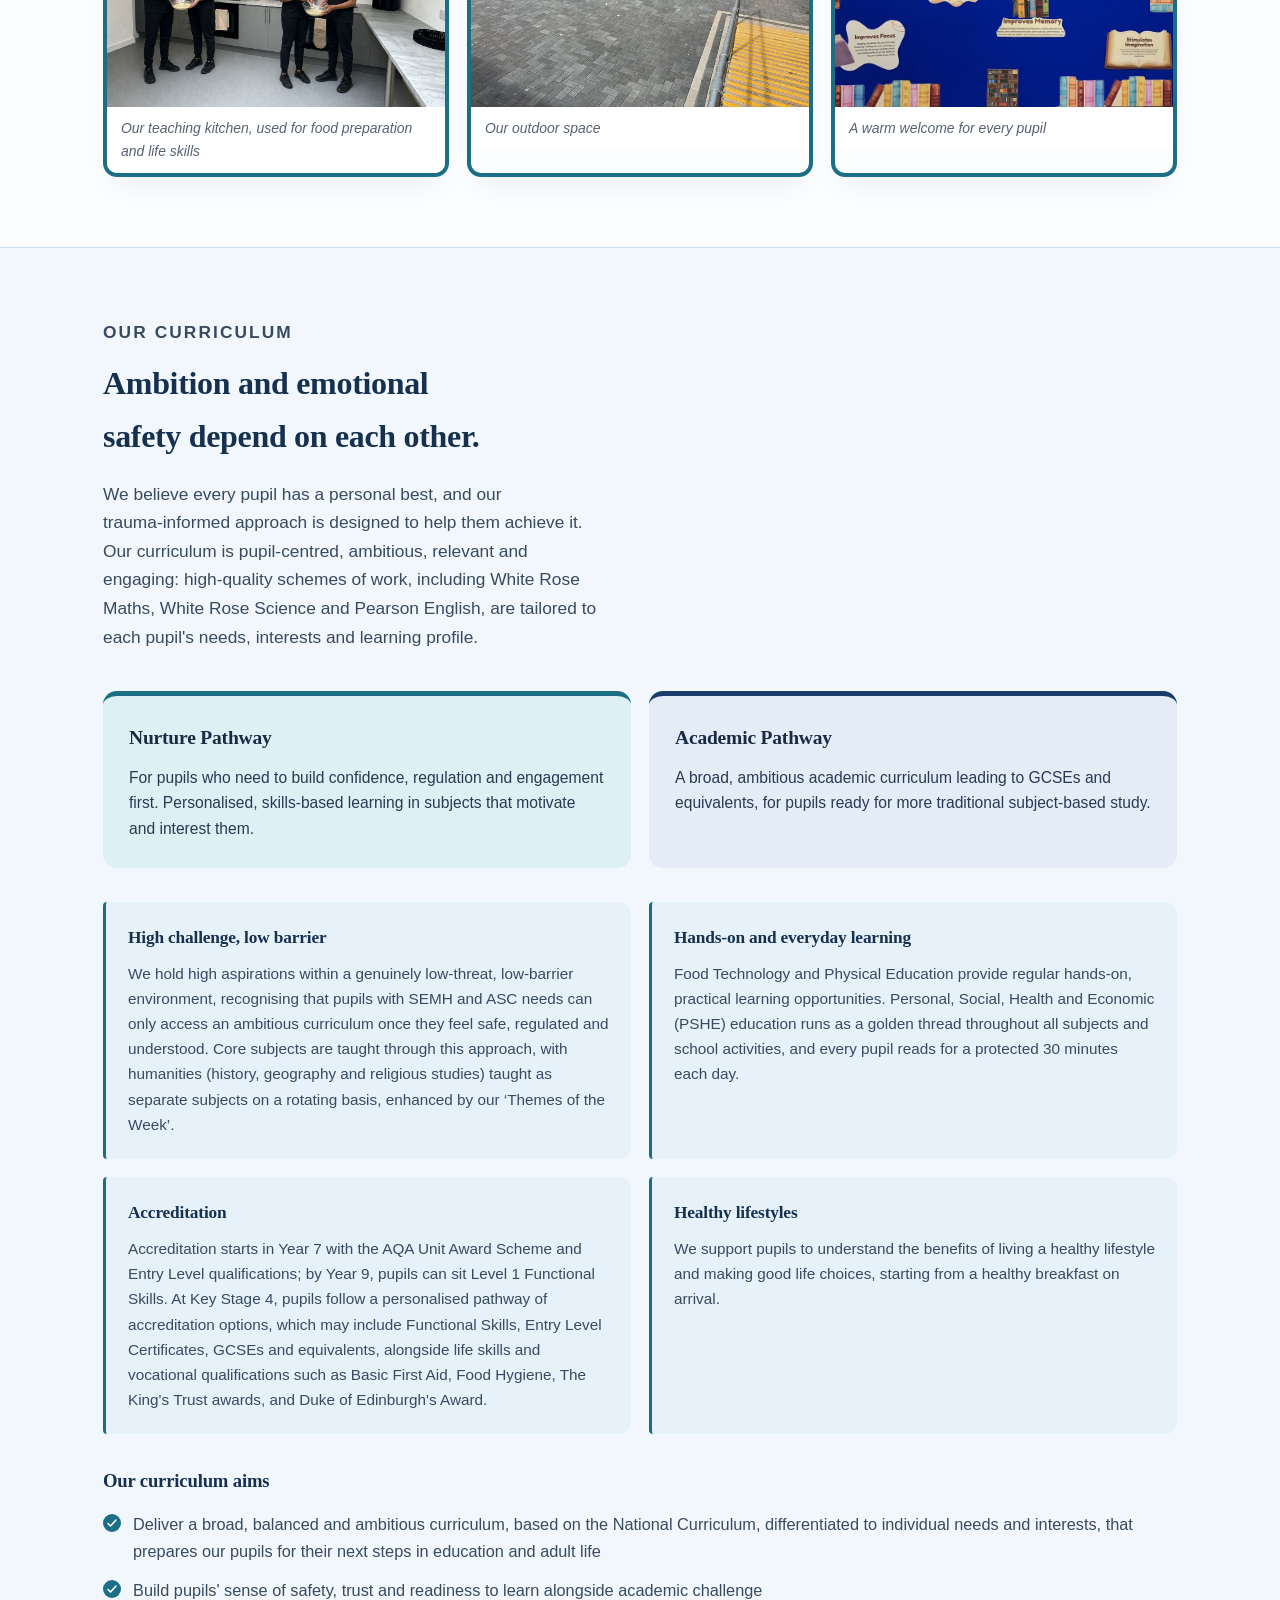
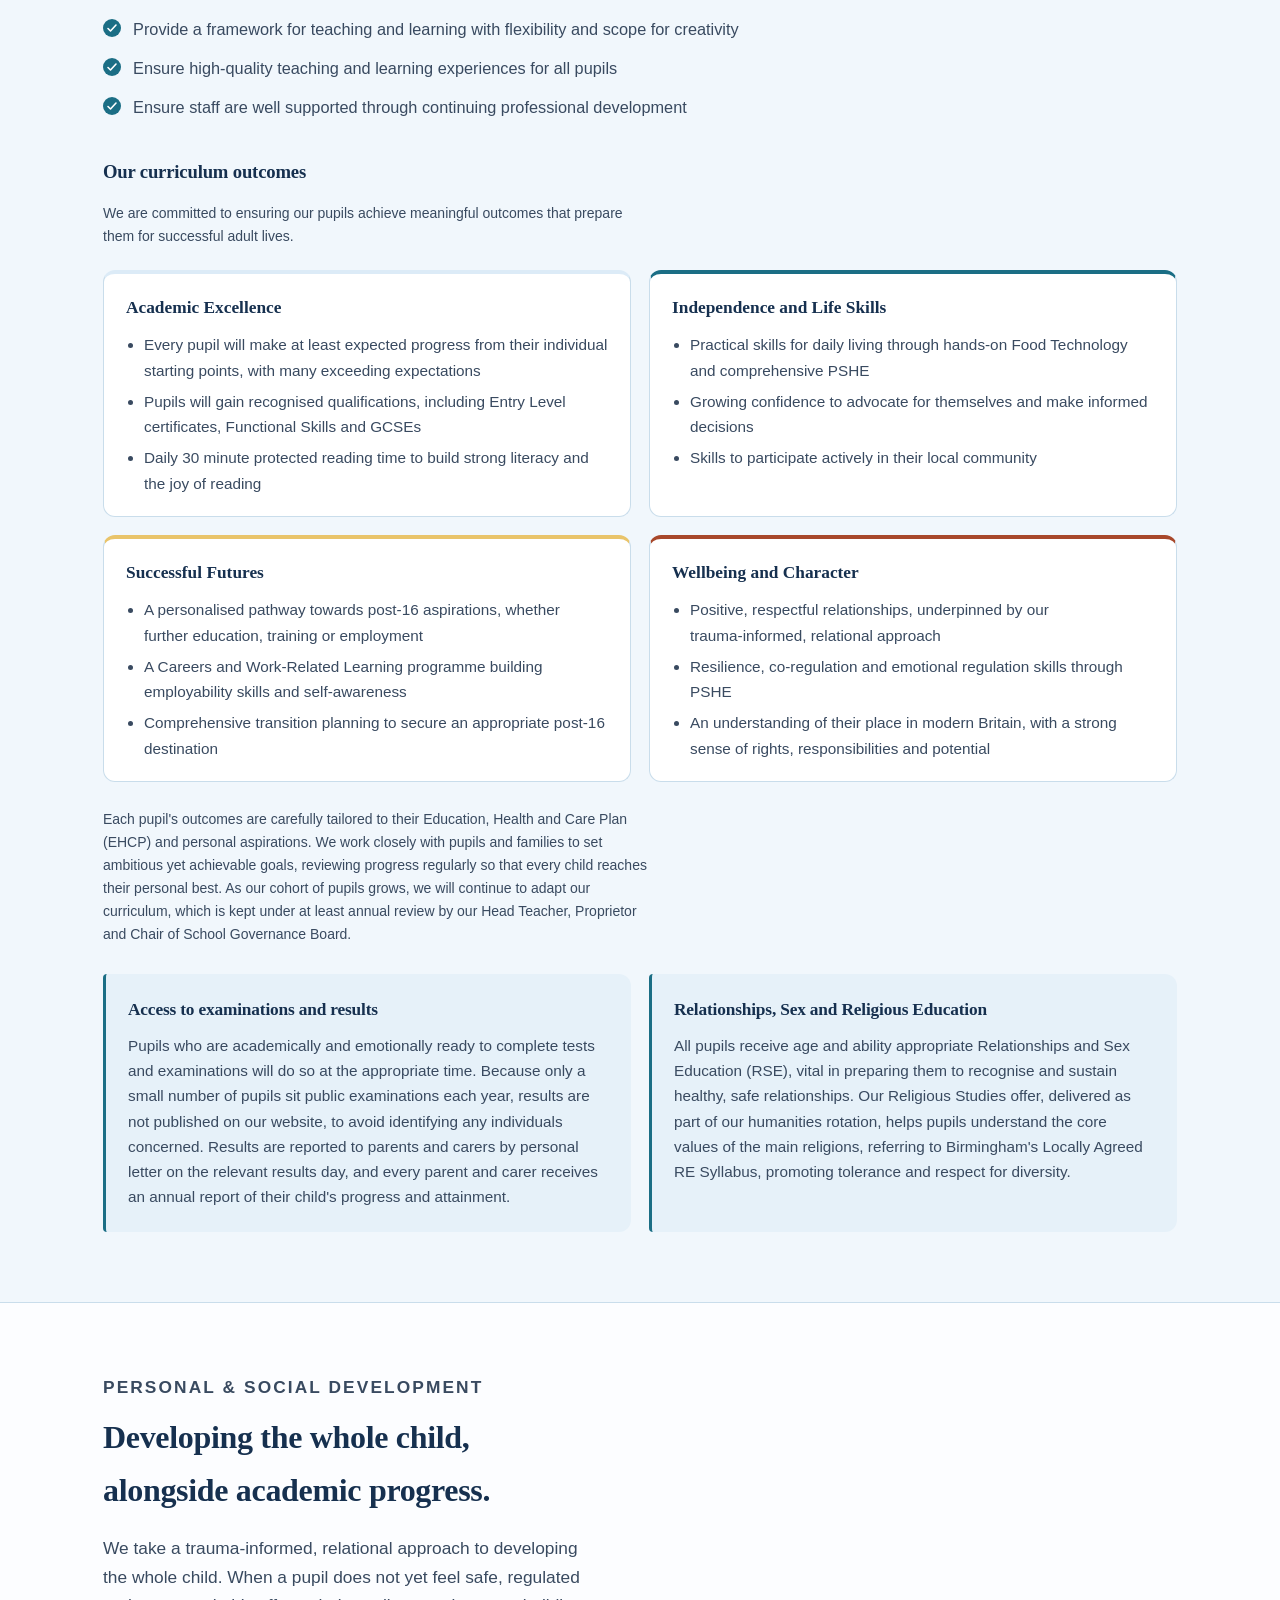
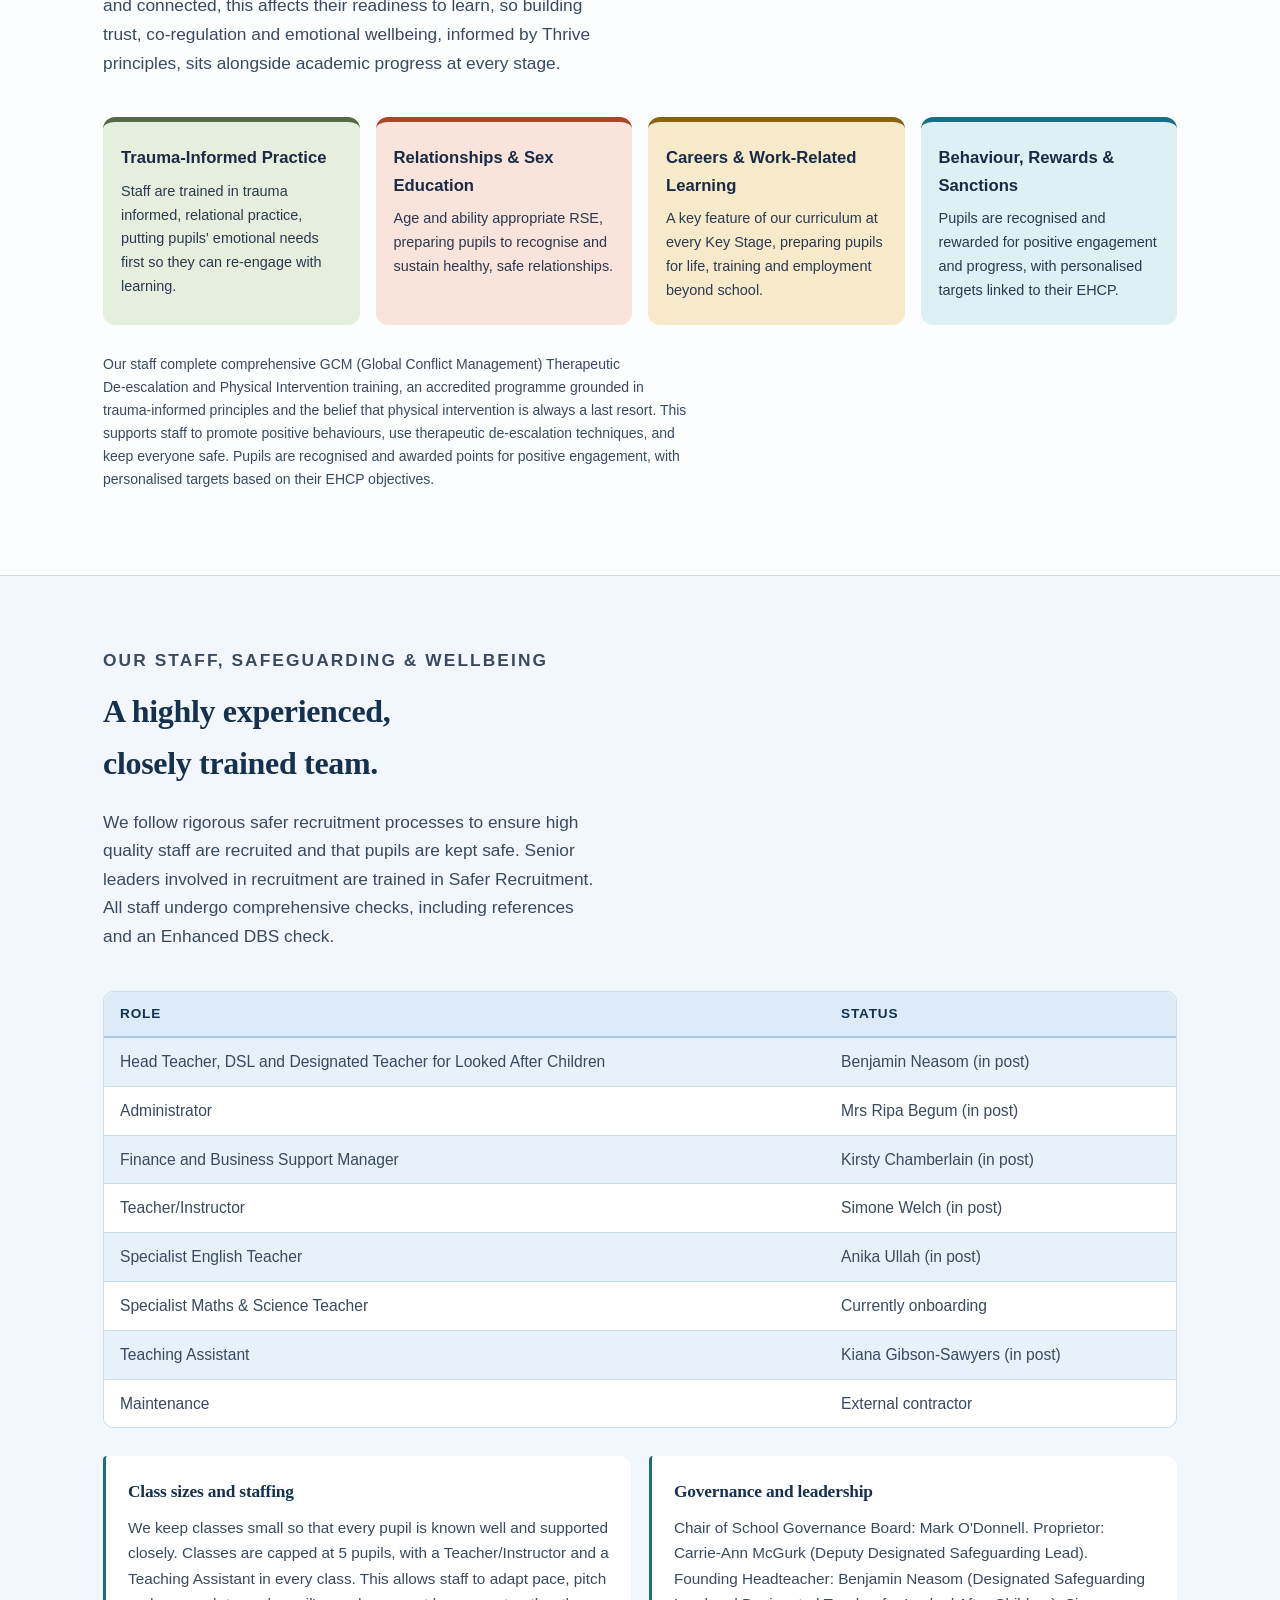
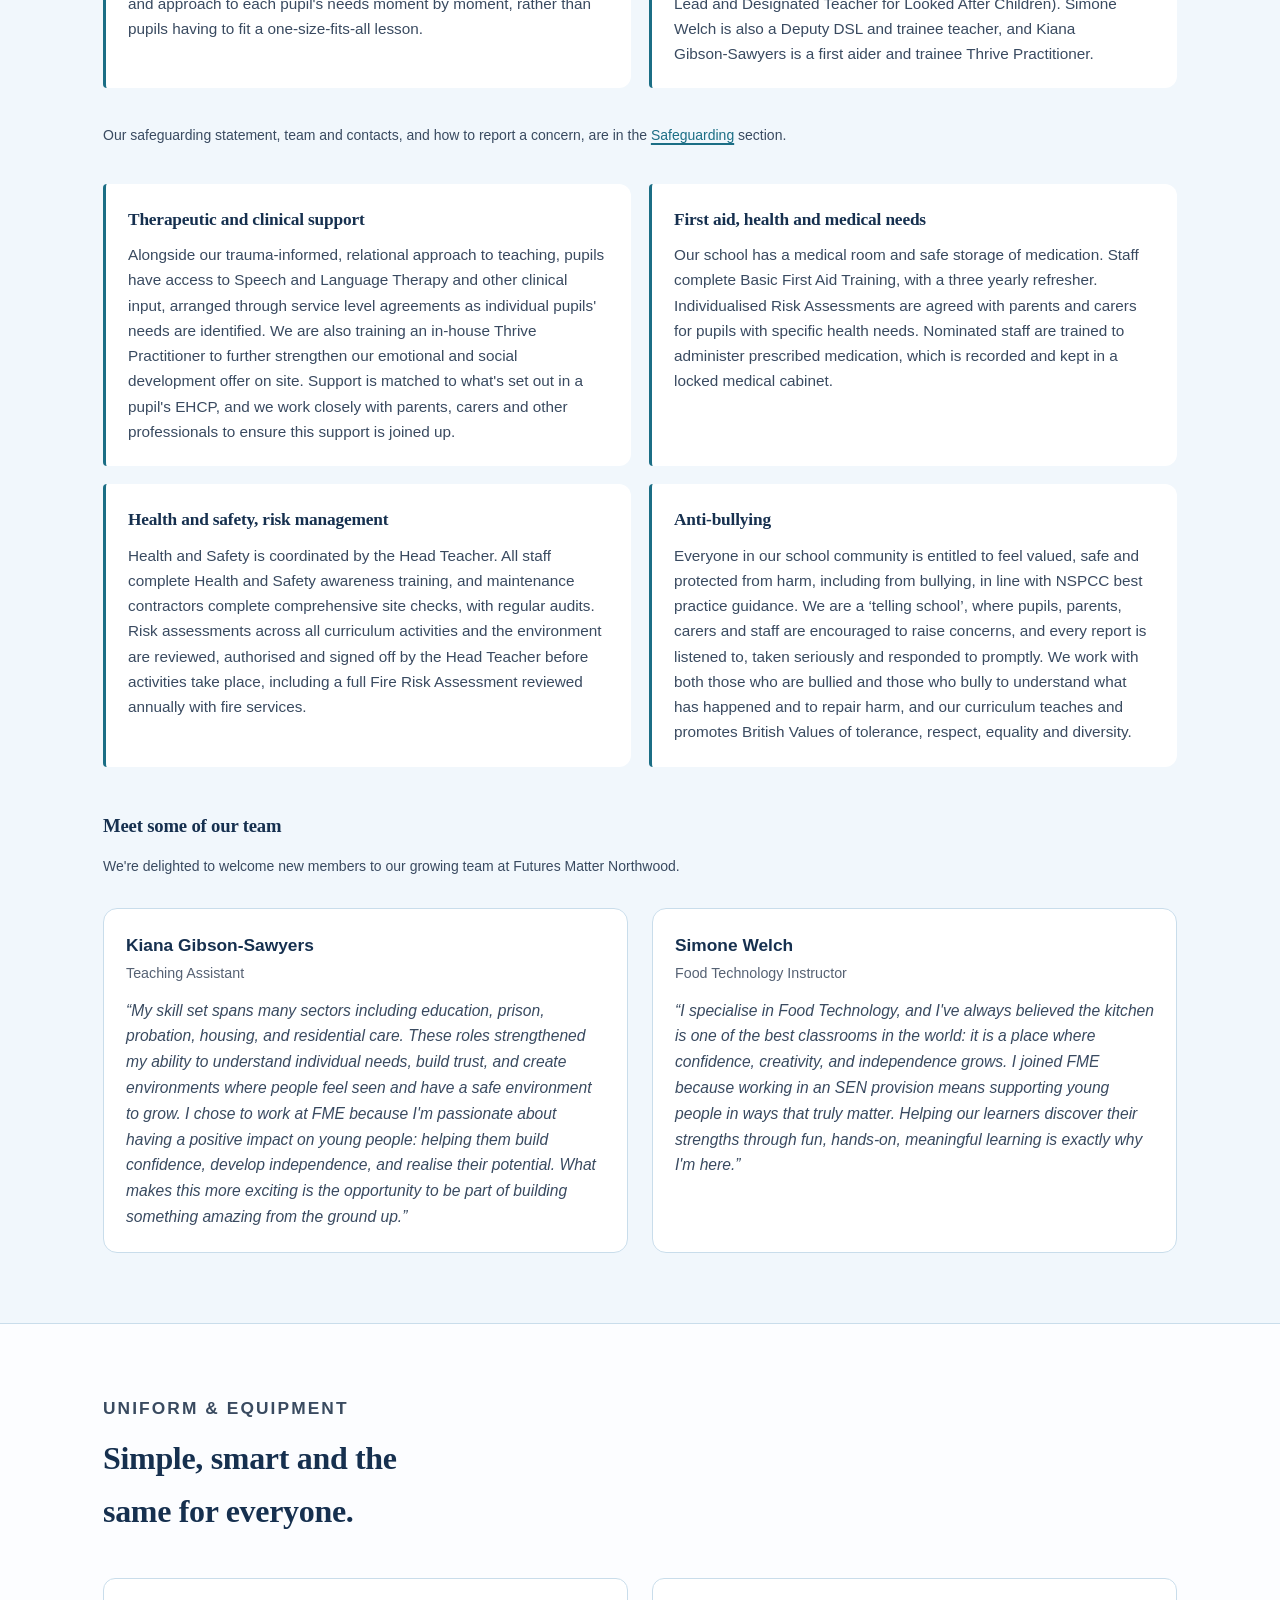
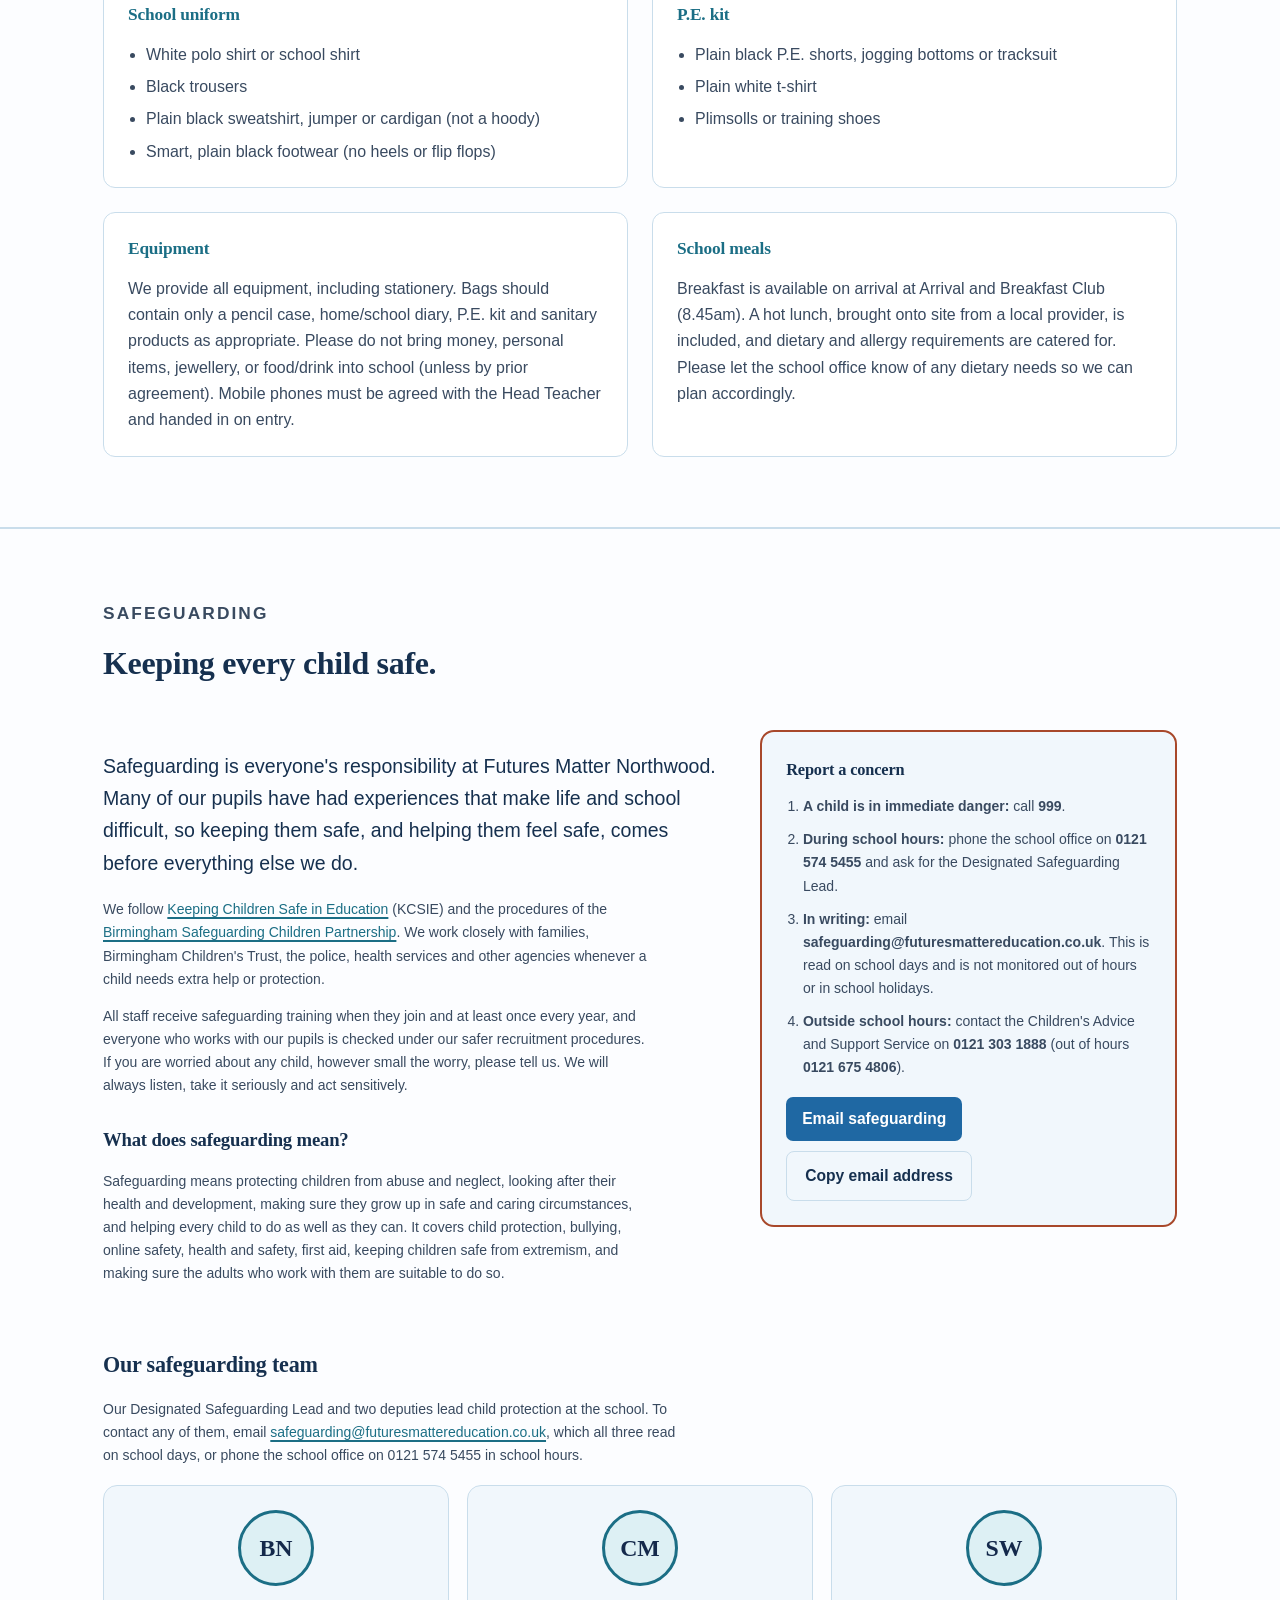
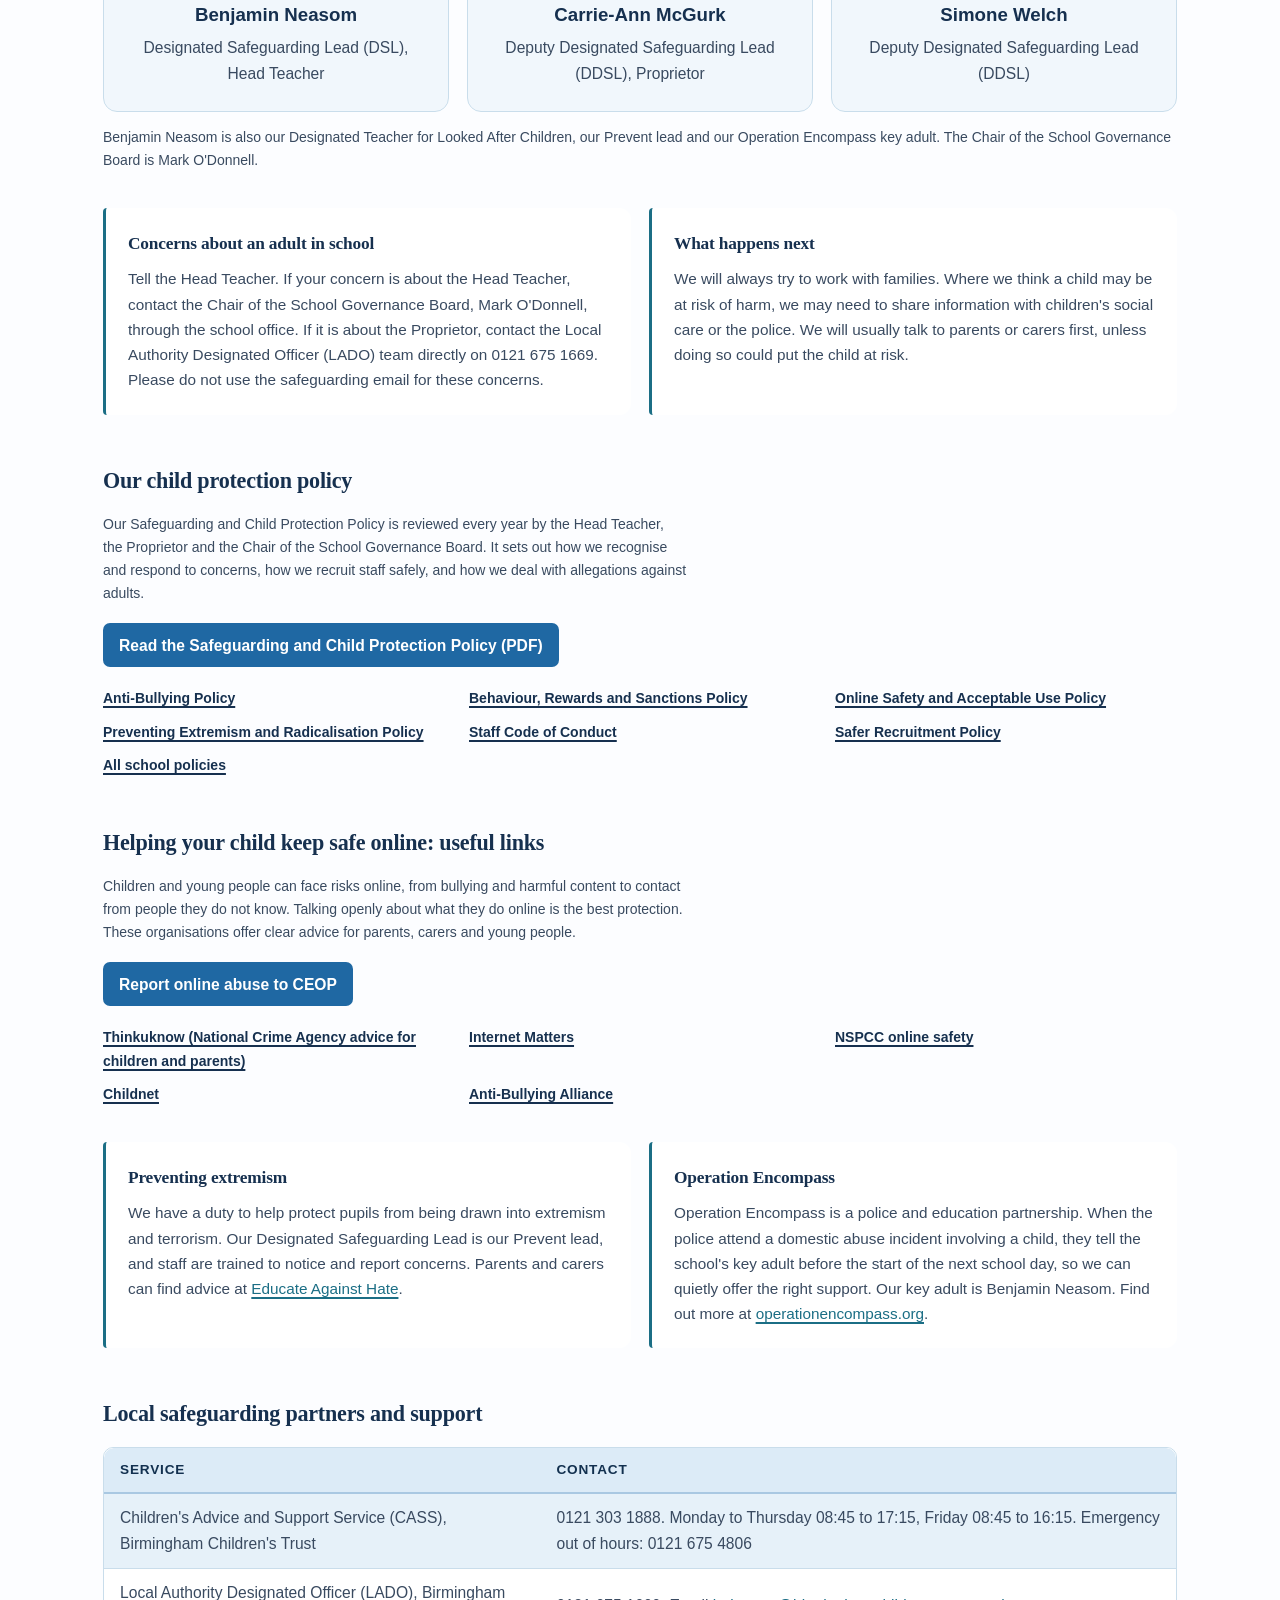
==== commit 0a3cec8c: "Add new website design. Add dummy News.Json for articles. Move images, policies and prospect to 'res" ====
--- a/index.html
+++ b/index.html
@@ -1,383 +1,859 @@
 <!doctype html>
-<html lang="en">
-  <head>
+<html>
+<head>
     <meta charset=utf8>
-    <meta name=viewport content="width=device-width,initial-scale=1,viewport-fit=cover">
-    <meta name="description" content="Futures Matter Education: independent specialist day school in Highgate, Birmingham, for secondary-age pupils, with nurture and academic pathways to GCSEs.">
+    <meta name=viewport content="width=device-width,initial-scale=1">
     <link rel="stylesheet" href="styles.css">
     <title>Futures Matter Education</title>
-  </head>
-  <body>
-
-<nav class="nav">
-  <div class="nav-inner">
-    <div class="brand">
-      <img src="images/logo-header.jpg" alt="Futures Matter Education logo">
-      <span>Futures Matter<small>Northwood &middot; Birmingham</small></span>
+</head>
+<body>
+
+    <a class="skip-link" href="#news">Skip to main content</a>
+    <nav class="nav">
+      <div class="nav-inner">
+        <div class="brand">
+          <img src="resources/images/logo-header.jpg" alt="Futures Matter Education logo" loading="lazy">
+          <span>Futures Matter<small>Northwood &middot; Birmingham</small></span>
+        </div>
+        <ul class="nav-links">
+          <li><a href="#about">About</a></li>
+          <li><a href="#approach">Our Approach</a></li>
+          <li><a href="#curriculum">Curriculum</a></li>
+          <li><a href="#staff">Staff</a></li>
+          <li><a href="#safeguarding">Safeguarding</a></li>
+          <li><a href="#school-day">School Day</a></li>
+          <li><a href="#admissions">Admissions</a></li>
+          <li><a href="#news">News</a></li>
+          <li><a href="#policies">Policies</a></li>
+          <li><a href="#contact">Contact</a></li>
+        </ul>
+        <a class="nav-cta" href="#contact">Make an Enquiry</a>
+      </div>
+    </nav>
+
+    <header class="hero">
+      <img class="hero-photo" src="resources/images/hero-building-photo.jpg" alt="Futures Matter Northwood school building on Emily Street, Highgate, Birmingham" loading="lazy">
+      <div class="hero-band">
+        <div class="wrap hero-inner">
+          <div>
+            <h1 class="tagline"><span class="thin">Independent Specialist Day School</span>Futures Matter Northwood</h1>
+            <div class="opening-tag">Now Open</div>
+          </div>
+          <div class="hero-logo-wrap"><img src="resources/images/shield-logo.jpg" alt="FME shield logo" loading="lazy"></div>
+        </div>
+      </div>
+    </header>
+
+    <div class="stats">
+      <div class="wrap stats-inner">
+        <div class="stat"><div class="lbl">Ages</div><div class="val">11 to 16, mixed cohort</div></div>
+        <div class="stat"><div class="lbl">We support</div><div class="val">SEMH, ASC &amp; associated needs</div></div>
+        <div class="stat"><div class="lbl">Class size</div><div class="val">Up to 5 pupils</div></div>
+        <div class="stat"><div class="lbl">School year</div><div class="val">38 weeks / 190 days</div></div>
+        <div class="stat"><div class="lbl">Curriculum</div><div class="val">National Curriculum, Entry Levels, Functional Skills &amp; GCSEs</div></div>
+      </div>
     </div>
-    <ul class="nav-links">
-      <li><a href="#about">About</a></li>
-      <li><a href="#approach">Our Approach</a></li>
-      <li><a href="#curriculum">Curriculum</a></li>
-      <li><a href="#admissions">Admissions</a></li>
-      <li><a href="#contact">Contact</a></li>
-    </ul>
-    <a class="nav-cta" href="#contact"><span class="cta-text-full">Make an Enquiry</span><span class="cta-text-short">Enquire</span></a>
-  </div>
-</nav>
-
-<main>
-
-<header class="hero">
-  <img class="hero-photo" src="images/hero-building-photo.jpg" loading="lazy" alt="Futures Matter – Northwood school building on Emily Street, Highgate, Birmingham">
-  <div class="hero-band">
-    <div class="wrap hero-inner">
-      <div>
-        <h1 class="tagline"><span class="thin">Independent Specialist Day School</span>Futures Matter &ndash; Northwood</h1>
-        <div class="opening-tag">Opening September 2026</div>
-      </div>
-      <div class="hero-logo-wrap"><img src="images/shield-logo.jpg" loading="lazy" alt="FME shield logo"></div>
-    </div>
-  </div>
-</header>
-
-<div class="stats">
-  <div class="wrap stats-inner">
-    <div class="stat"><div class="lbl">Ages</div><div class="val">11&ndash;16, mixed cohort</div></div>
-    <div class="stat"><div class="lbl">Specialism</div><div class="val">SEMH &amp; ASC needs</div></div>
-    <div class="stat"><div class="lbl">Ethos</div><div class="val">High challenge, high aspiration</div></div>
-    <div class="stat"><div class="lbl">School year</div><div class="val">38 weeks / 190 days</div></div>
-    <div class="stat"><div class="lbl">Pathways</div><div class="val">Personalised academic &amp; vocational</div></div>
-  </div>
-</div>
-
-<section class="block" id="about">
-  <div class="wrap">
-    <div class="split">
-      <div>
-        <p class="kicker">A Fresh Start</p>
-        <h2 style="font-size:clamp(1.5rem,2.3vw,2rem); margin:0 0 16px;">A fresh start for secondary&#8209;age pupils.</h2>
-        <p style="color:var(--ink-soft);">Futures Matter &ndash; Northwood is a DfE&#8209;registered, independent specialist day school in Highgate, Birmingham, providing high&#8209;quality education for boys and girls aged 11 to 16 with a range of needs, including moderate learning difficulties, speech, language and communication difficulties, autism, and social, emotional and mental health needs.</p>
-        <p style="color:var(--ink-soft);">Futures Matter Education Ltd was set up by a group of highly experienced, like&#8209;minded professionals, well known for supporting children and young people with a range of needs. Our company name reflects what we firmly believe: that everyone's future matters.</p>
-        <p style="color:var(--ink-soft); margin-bottom:20px;">We aim to:</p>
-        <ul class="check-list">
-          <li><svg width="18" height="18" viewBox="0 0 18 18"><circle cx="9" cy="9" r="9" fill="var(--teal)"/><path d="M5 9.5 L7.5 12 L13 6" stroke="#fff" stroke-width="1.6" fill="none" stroke-linecap="round" stroke-linejoin="round"/></svg>Deliver a broad, balanced and ambitious curriculum, differentiated to individual needs and interests</li>
-          <li><svg width="18" height="18" viewBox="0 0 18 18"><circle cx="9" cy="9" r="9" fill="var(--teal)"/><path d="M5 9.5 L7.5 12 L13 6" stroke="#fff" stroke-width="1.6" fill="none" stroke-linecap="round" stroke-linejoin="round"/></svg>Provide the experiences and skills pupils need for their next stage of life &ndash; further education, employment and active roles in society</li>
-          <li><svg width="18" height="18" viewBox="0 0 18 18"><circle cx="9" cy="9" r="9" fill="var(--teal)"/><path d="M5 9.5 L7.5 12 L13 6" stroke="#fff" stroke-width="1.6" fill="none" stroke-linecap="round" stroke-linejoin="round"/></svg>Support pupils' needs so they can access, enjoy and succeed in school</li>
-          <li><svg width="18" height="18" viewBox="0 0 18 18"><circle cx="9" cy="9" r="9" fill="var(--teal)"/><path d="M5 9.5 L7.5 12 L13 6" stroke="#fff" stroke-width="1.6" fill="none" stroke-linecap="round" stroke-linejoin="round"/></svg>Ensure staff are well supported to deliver excellent education, through ongoing professional development</li>
+
+    <section class="block" id="news">
+      <div class="wrap">
+        <div class="section-head">
+          <p class="kicker">News</p>
+          <h2>Latest news.</h2>
+        </div>
+        <div class="news-grid">
+          <div>
+            <div class="news-list" id="news-list" aria-live="polite"></div>
+            <button type="button" class="news-more" id="news-more" hidden>Show older news</button>
+          </div>
+          <aside class="prospectus-card">
+            <p class="kicker">Prospectus 2026</p>
+            <h3>Our prospectus</h3>
+            <p>Everything about Futures Matter Northwood in one document: our approach, curriculum, school day and how to apply. PDF, about 11 MB.</p>
+            <a class="policy-btn" href="resources/prospectus/futures-matter-northwood-prospectus-2026.pdf" target="_blank" rel="noopener">View or save the prospectus (PDF)</a>
+            <p class="pros-note">A paper copy is free on request from the school office.</p>
+          </aside>
+        </div>
+      </div>
+    </section>
+
+    <section class="block" id="about">
+      <div class="wrap">
+        <div class="split">
+          <div>
+            <p class="kicker">A Fresh Start</p>
+            <h2 style="font-size:clamp(1.5rem,2.3vw,2rem); margin:0 0 16px;">A fresh start for secondary&#8209;age pupils.</h2>
+            <p style="color:var(--ink-soft);">Choosing the right school for any child is a life changing decision, and we know how much rides on getting it right. Futures Matter Northwood is a DfE&#8209;registered, independent, specialist day school in Highgate, Birmingham, providing high quality education for boys and girls aged 11 to 16. Pupils have a range of needs, including moderate learning difficulties, speech, language and communication difficulties, autism, and social, emotional and mental health needs.</p>
+            <p style="color:var(--ink-soft);">Futures Matter Education Ltd was set up by a group of highly experienced, like&#8209;minded professionals, well known for supporting children and young people with a range of needs. Our company name reflects what we firmly believe: that everyone's future matters.</p>
+            <p style="color:var(--ink-soft);">We know that sourcing suitable education can be a huge challenge for parents, carers and local authorities. Sometimes the right provision is full, or does not yet exist. Our solution was to set up a new service, so individuals can access relevant learning while being supported to attend or return to school.</p>
+            <p style="color:var(--ink-soft); margin-bottom:20px;">We aim to:</p>
+            <ul class="check-list">
+              <li><svg width="18" height="18" viewBox="0 0 18 18"><circle cx="9" cy="9" r="9" fill="var(--teal)"/><path d="M5 9.5 L7.5 12 L13 6" stroke="#fff" stroke-width="1.6" fill="none" stroke-linecap="round" stroke-linejoin="round"/></svg>Deliver a broad, balanced and ambitious curriculum, differentiated to individual needs and interests</li>
+              <li><svg width="18" height="18" viewBox="0 0 18 18"><circle cx="9" cy="9" r="9" fill="var(--teal)"/><path d="M5 9.5 L7.5 12 L13 6" stroke="#fff" stroke-width="1.6" fill="none" stroke-linecap="round" stroke-linejoin="round"/></svg>Provide the experiences and skills pupils need for their next stage of life: further education, employment, and active roles in society</li>
+              <li><svg width="18" height="18" viewBox="0 0 18 18"><circle cx="9" cy="9" r="9" fill="var(--teal)"/><path d="M5 9.5 L7.5 12 L13 6" stroke="#fff" stroke-width="1.6" fill="none" stroke-linecap="round" stroke-linejoin="round"/></svg>Support pupils' needs so they can access, enjoy and succeed in school</li>
+              <li><svg width="18" height="18" viewBox="0 0 18 18"><circle cx="9" cy="9" r="9" fill="var(--teal)"/><path d="M5 9.5 L7.5 12 L13 6" stroke="#fff" stroke-width="1.6" fill="none" stroke-linecap="round" stroke-linejoin="round"/></svg>Ensure staff are well supported to deliver excellent education, through ongoing professional development</li>
+            </ul>
+          </div>
+          <div>
+            <figure class="photo-card">
+              <img src="resources/images/teaching-room.jpg" alt="Pupils working at desks in a Futures Matter Northwood teaching room" loading="lazy">
+              <figcaption>One of our teaching rooms at Futures Matter Northwood</figcaption>
+            </figure>
+            <div class="table-wrap" style="margin-top:24px;">
+              <table class="data-table kv">
+                <tr><td>Unique Reference Number (URN)</td><td>152552</td></tr>
+                <tr><td>Registered as</td><td>Independent special school for pupils aged 11 to 16 with SEND (cognitive and learning needs, SLCN, ASD and SEMH)</td></tr>
+                <tr><td>Class size</td><td>Up to 5 pupils, with a Teacher/Instructor and Teaching Assistant in every class</td></tr>
+                <tr><td>School year</td><td>190 days across 38 weeks, following Birmingham City Council term dates</td></tr>
+              </table>
+            </div>
+          </div>
+        </div>
+      </div>
+    </section>
+
+    <section class="block" style="padding-top:10px;">
+      <div class="wrap">
+        <div class="voices">
+          <div class="welcome">
+            <div class="quote-mark">&ldquo;</div>
+            <div>
+              <blockquote>I bring 20 years of experience in SEMH and specialist education, including headship of a specialist therapeutic school and leadership of trauma informed, relational practice across integrated education, care and clinical teams. At Northwood, we are building something different: a school where every young person is met exactly where they are, regardless of prior attainment, and where we hold high challenge and high aspiration alongside a genuinely low threat, low barrier environment. These are not opposites, and together they are what allows young people to truly engage.</blockquote>
+              <p class="welcome-sub">Our staff team is trained in trauma informed, relational practice. That means we put a pupil's emotional needs first, not as an alternative to learning, but as the route back into it. We welcome visits to our provision, so that you can experience Northwood first hand.</p>
+              <div class="attrib"><strong>Benjamin Neasom</strong>Founding Headteacher, Designated Safeguarding Lead (DSL) and Designated Teacher for Looked After Children, Futures Matter Northwood</div>
+            </div>
+          </div>
+          <div class="welcome welcome-alt">
+            <div class="quote-mark">&ldquo;</div>
+            <div>
+              <blockquote>Your decision to choose our school will be supported by us throughout your child's time at Futures Matter Northwood. We will work closely with you, as parents, carers and local authorities, to help confirm your decision was the right one.</blockquote>
+              <div class="attrib"><strong>Carrie&#8209;Ann McGurk</strong>Proprietor</div>
+            </div>
+          </div>
+        </div>
+      </div>
+    </section>
+
+    <section class="block story-wrap">
+      <div class="wrap">
+        <div class="story-inner">
+          <div>
+            <p class="kicker">The Story of Our Building</p>
+            <h2 style="font-size:clamp(1.5rem,2.3vw,2rem); margin:0 0 18px;">Every building has a story. Ours is still being written.</h2>
+            <figure class="photo-card" style="border-color:var(--gold);">
+              <img src="resources/images/northwood-engineering-history.jpg" alt="Northwood Engineering at work at 122 Emily Street, and its machinery moving on to a new chapter" loading="lazy">
+              <figcaption>Northwood Engineering at work at 122 Emily Street, and its machinery moving on to a new chapter.</figcaption>
+            </figure>
+          </div>
+          <div>
+            <p>For generations, 122 Emily Street has been part of our family, originally home to Northwood Engineering Company (B'ham) Limited, a family&#8209;run British engineering business established in Birmingham in 1985. For nearly 40 years, this building was a place of industry, skill and endeavour: precision milling, drilling and turning, built on craftsmanship, accuracy and hard work. Those values have never left the building.</p>
+            <p>As the engineering chapter came to a close, our family was determined that the building should not simply be sold and its history forgotten. Where it once helped manufacture precision components, it is now a place for shaping something even more important: young people's futures. The machinery and workshops have given way to classrooms and learning spaces, but the underlying principles remain remarkably similar: patience, precision, perseverance, practical skills, pride in achievement, and the understanding that every individual has potential when given the right tools and support.</p>
+            <blockquote>The purpose may have changed, but the ambition has not: to create, to develop, to take pride in what we do, and to build something that lasts.</blockquote>
+            <div class="attrib"><strong>Rick Asthana</strong>Co&#8209;Founder</div>
+          </div>
+        </div>
+      </div>
+    </section>
+
+    <section class="block" id="approach">
+      <div class="wrap">
+        <div class="section-head">
+          <p class="kicker">Our Vision, Ethos &amp; Values</p>
+          <h2>Developing pupils as individuals, in an environment that is both enjoyable and safe.</h2>
+          <p>Our aim is for learners to fully invest in the learning experience, because they see what's in it for them, and to embrace opportunities that help them succeed in life beyond school. At all Key Stages, our curriculum is structured to help learners secure success academically, personally, developmentally and in life beyond school.</p>
+        </div>
+        <div class="values-grid">
+          <div class="value-card">
+            <div class="icon" style="background:var(--navy-surface);"><svg width="22" height="22" viewBox="0 0 22 22"><path d="M11 2 L13.5 8.2 L20 8.7 L15 13 L16.6 19.5 L11 16 L5.4 19.5 L7 13 L2 8.7 L8.5 8.2 Z" fill="#fff"/></svg></div>
+            <h3>Ambitious</h3>
+            <p>Highest aspirations for every young person, whatever their starting point.</p>
+          </div>
+          <div class="value-card">
+            <div class="icon" style="background:#1F6F86;"><svg width="22" height="22" viewBox="0 0 22 22" fill="none"><circle cx="8" cy="8" r="3.2" fill="#fff"/><circle cx="15.5" cy="9" r="2.4" fill="#fff"/><path d="M2.5 19c0-3.3 2.6-5.8 5.5-5.8s5.5 2.5 5.5 5.8" fill="#fff"/><path d="M13.5 19c0-2.4 1.8-4.3 3.9-4.3s3.9 1.9 3.9 4.3" fill="#fff" opacity="0.85"/></svg></div>
+            <h3>Respectful</h3>
+            <p>Dignity for pupils, families and each other, always.</p>
+          </div>
+          <div class="value-card">
+            <div class="icon" style="background:#566A47;"><svg width="22" height="22" viewBox="0 0 22 22"><path d="M2 18 L8.5 7 L12 13 L14.5 9.5 L20 18 Z" fill="#fff"/></svg></div>
+            <h3>Resilient</h3>
+            <p>Confidence and self&#8209;belief to keep going when things are hard.</p>
+          </div>
+          <div class="value-card">
+            <div class="icon" style="background:#AE4E30;"><svg width="22" height="22" viewBox="0 0 22 22" fill="none"><path d="M11 19s-7-4.35-7-9.8C4 6 6.24 4 8.8 4c1.2 0 2.35.62 3 1.6C12.45 4.62 13.6 4 14.8 4 17.36 4 19.6 6 19.6 9.2 19.6 14.65 12.6 19 11 19z" fill="#fff"/></svg></div>
+            <h3>Kind</h3>
+            <p>Looking after one another and our community.</p>
+          </div>
+        </div>
+        <div class="split" style="margin-top:44px;">
+          <div>
+            <p style="color:var(--ink-soft); margin-top:0;">Our leaders are determined to provide a positive and welcoming atmosphere and culture. Our staff team are proud and committed to supporting pupils to secure successful futures. Our core principles also mean that we:</p>
+            <ul class="check-list">
+              <li><svg width="18" height="18" viewBox="0 0 18 18"><circle cx="9" cy="9" r="9" fill="var(--teal)"/><path d="M5 9.5 L7.5 12 L13 6" stroke="#fff" stroke-width="1.6" fill="none" stroke-linecap="round" stroke-linejoin="round"/></svg>Meet pupils' needs and build on their strengths</li>
+              <li><svg width="18" height="18" viewBox="0 0 18 18"><circle cx="9" cy="9" r="9" fill="var(--teal)"/><path d="M5 9.5 L7.5 12 L13 6" stroke="#fff" stroke-width="1.6" fill="none" stroke-linecap="round" stroke-linejoin="round"/></svg>Harness creativity, skills and interests</li>
+              <li><svg width="18" height="18" viewBox="0 0 18 18"><circle cx="9" cy="9" r="9" fill="var(--teal)"/><path d="M5 9.5 L7.5 12 L13 6" stroke="#fff" stroke-width="1.6" fill="none" stroke-linecap="round" stroke-linejoin="round"/></svg>Identify support to manage and overcome barriers and difficulties</li>
+              <li><svg width="18" height="18" viewBox="0 0 18 18"><circle cx="9" cy="9" r="9" fill="var(--teal)"/><path d="M5 9.5 L7.5 12 L13 6" stroke="#fff" stroke-width="1.6" fill="none" stroke-linecap="round" stroke-linejoin="round"/></svg>Develop self&#8209;confidence, esteem and resilience</li>
+              <li><svg width="18" height="18" viewBox="0 0 18 18"><circle cx="9" cy="9" r="9" fill="var(--teal)"/><path d="M5 9.5 L7.5 12 L13 6" stroke="#fff" stroke-width="1.6" fill="none" stroke-linecap="round" stroke-linejoin="round"/></svg>Support pupils to become valued members of our local community</li>
+            </ul>
+          </div>
+          <div class="uniform-card">
+            <h3>Pupil Voice</h3>
+            <p style="margin:0; color:var(--ink-soft); font-size:0.95rem;">We believe pupils should have a genuine say in their own education. Pupils' views are sought and valued as part of curriculum planning, annual reviews and transition reviews, and we regularly check in with pupils about how school is working for them. Listening to what pupils tell us, about their interests, their worries and what helps them learn, shapes how we support each individual and how Futures Matter Northwood continues to develop as a school.</p>
+          </div>
+        </div>
+      </div>
+    </section>
+
+    <section class="block" id="facilities" style="background:var(--surface); border-top:1px solid var(--border); border-bottom:1px solid var(--border);">
+      <div class="wrap">
+        <div class="section-head">
+          <p class="kicker">Our Facilities</p>
+          <h2>A calm, non&#8209;institutional setting to learn in.</h2>
+          <p>Futures Matter Northwood is based in a converted engineering building in Highgate, Birmingham, giving pupils a calm, non&#8209;institutional setting to learn in.</p>
+        </div>
+        <ul class="check-list facility-list">
+          <li><svg width="18" height="18" viewBox="0 0 18 18"><circle cx="9" cy="9" r="9" fill="var(--teal)"/><path d="M5 9.5 L7.5 12 L13 6" stroke="#fff" stroke-width="1.6" fill="none" stroke-linecap="round" stroke-linejoin="round"/></svg>Dedicated teaching rooms for small&#8209;group learning</li>
+          <li><svg width="18" height="18" viewBox="0 0 18 18"><circle cx="9" cy="9" r="9" fill="var(--teal)"/><path d="M5 9.5 L7.5 12 L13 6" stroke="#fff" stroke-width="1.6" fill="none" stroke-linecap="round" stroke-linejoin="round"/></svg>A nurture and sensory regulation space</li>
+          <li><svg width="18" height="18" viewBox="0 0 18 18"><circle cx="9" cy="9" r="9" fill="var(--teal)"/><path d="M5 9.5 L7.5 12 L13 6" stroke="#fff" stroke-width="1.6" fill="none" stroke-linecap="round" stroke-linejoin="round"/></svg>A calm space to support emotional regulation</li>
+          <li><svg width="18" height="18" viewBox="0 0 18 18"><circle cx="9" cy="9" r="9" fill="var(--teal)"/><path d="M5 9.5 L7.5 12 L13 6" stroke="#fff" stroke-width="1.6" fill="none" stroke-linecap="round" stroke-linejoin="round"/></svg>A teaching kitchen, used for food preparation and life skills</li>
+          <li><svg width="18" height="18" viewBox="0 0 18 18"><circle cx="9" cy="9" r="9" fill="var(--teal)"/><path d="M5 9.5 L7.5 12 L13 6" stroke="#fff" stroke-width="1.6" fill="none" stroke-linecap="round" stroke-linejoin="round"/></svg>A social dining and breakout space</li>
+          <li><svg width="18" height="18" viewBox="0 0 18 18"><circle cx="9" cy="9" r="9" fill="var(--teal)"/><path d="M5 9.5 L7.5 12 L13 6" stroke="#fff" stroke-width="1.6" fill="none" stroke-linecap="round" stroke-linejoin="round"/></svg>Outdoor space for breaks and outdoor learning</li>
         </ul>
-      </div>
-      <figure class="photo-card">
-        <img src="images/teaching-room.jpg" loading="lazy" alt="Pupils working at desks in a Futures Matter Northwood teaching room">
-        <figcaption>One of our teaching rooms at Futures Matter &ndash; Northwood</figcaption>
-      </figure>
-    </div>
-  </div>
-</section>
-
-<section class="block story-wrap">
-  <div class="wrap">
-    <div class="story-inner">
-      <div>
-        <p class="kicker">Our Building's Story</p>
-        <h2 style="font-size:clamp(1.5rem,2.3vw,2rem); margin:0;">Every building has a story. Ours is still being written.</h2>
-      </div>
-      <div>
-        <p>For generations, 122 Emily Street was home to Northwood Engineering Company (B'ham) Limited, a family&#8209;run British engineering business established in 1985 &ndash; a place of precision milling, drilling and turning, built on craftsmanship, accuracy and hard work.</p>
-        <p>As that chapter closed, our family was determined the building would begin a new one serving its community once again. Where it once helped manufacture precision components, it is now a place for shaping something even more important: young people's futures. The principles remain the same &ndash; patience, precision, perseverance, and the understanding that every individual has potential when given the right tools and support.</p>
-        <blockquote>The purpose may have changed, but the ambition has not: to create, to develop, to take pride in what we do, and to build something that lasts.</blockquote>
-        <div class="attrib"><strong>Rick Asthana</strong>Co&#8209;Founder</div>
-      </div>
-    </div>
-  </div>
-</section>
-
-<section class="block">
-  <div class="wrap">
-    <div class="welcome">
-      <div class="quote-mark">&ldquo;</div>
-      <div>
-        <blockquote>I bring 20 years of experience in SEMH and specialist education. At Northwood, we are building something different: a school where every young person is met exactly where they are, regardless of prior attainment, and where we hold high challenge and high aspiration alongside a genuinely low threat, low barrier environment. These are not opposites &ndash; together they are what allows young people to truly engage.</blockquote>
-        <div class="attrib"><strong>Benjamin Neasom</strong>Founding Headteacher, Futures Matter &ndash; Northwood</div>
-      </div>
-    </div>
-  </div>
-</section>
-
-<section class="block" id="approach">
-  <div class="wrap">
-    <div class="section-head">
-      <p class="kicker">Our Vision, Ethos &amp; Values</p>
-      <h2>Developing pupils as individuals, in an environment that is both enjoyable and safe.</h2>
-      <p>At all Key Stages, our curriculum is structured to help learners secure success academically, personally, developmentally and in life beyond school.</p>
-    </div>
-    <div class="values-grid">
-      <div class="value-card">
-        <div class="icon" style="background:var(--navy);"><svg width="22" height="22" viewBox="0 0 22 22" fill="none"><path d="M11 19s-7-4.35-7-9.8C4 6 6.24 4 8.8 4c1.2 0 2.35.62 3 1.6C12.45 4.62 13.6 4 14.8 4 17.36 4 19.6 6 19.6 9.2 19.6 14.65 12.6 19 11 19z" fill="#fff"/></svg></div>
-        <h3>Kind</h3>
-        <p>We value each pupil as an individual and embrace difference.</p>
-      </div>
-      <div class="value-card">
-        <div class="icon" style="background:var(--teal);"><svg width="22" height="22" viewBox="0 0 22 22"><path d="M11 3 L18 6 V11 C18 15.5 15 18.8 11 20 C7 18.8 4 15.5 4 11 V6 Z" fill="#fff"/></svg></div>
-        <h3>Safe</h3>
-        <p>A safe, welcoming environment where pupils are protected from harm.</p>
-      </div>
-      <div class="value-card">
-        <div class="icon" style="background:var(--gold);"><svg width="22" height="22" viewBox="0 0 22 22"><path d="M11 2 L13.5 8.2 L20 8.7 L15 13 L16.6 19.5 L11 16 L5.4 19.5 L7 13 L2 8.7 L8.5 8.2 Z" fill="#fff"/></svg></div>
-        <h3>Ambitious</h3>
-        <p>High aspirations and expectations of staff and pupils alike.</p>
-      </div>
-      <div class="value-card">
-        <div class="icon" style="background:var(--terracotta);"><svg width="22" height="22" viewBox="0 0 22 22"><circle cx="8" cy="8" r="3.2" fill="#fff"/><circle cx="15.5" cy="9" r="2.4" fill="#fff"/><path d="M2.5 19c0-3.3 2.6-5.8 5.5-5.8s5.5 2.5 5.5 5.8" fill="#fff"/><path d="M13.5 19c0-2.4 1.8-4.3 3.9-4.3s3.9 1.9 3.9 4.3" fill="#fff" opacity="0.85"/></svg></div>
-        <h3>Respectful</h3>
-        <p>Integrity, courtesy, trust, care and respect in all we do.</p>
-      </div>
-    </div>
-  </div>
-</section>
-
-<section class="block" id="curriculum" style="background:var(--surface); border-top:1px solid var(--border); border-bottom:1px solid var(--border);">
-  <div class="wrap">
-    <div class="section-head">
-      <p class="kicker">Our Curriculum</p>
-      <h2>Everyone has a personal best &ndash; we play a vital role in making that a reality.</h2>
-      <p>Our curriculum is pupil&#8209;centred, ambitious, relevant and engaging, giving pupils a range of experiences, skills and qualifications that provide a solid foundation for success in life.</p>
-    </div>
-    <div class="pathway-grid">
-      <div class="pathway-card" style="background:var(--teal);">
-        <h3>Nurture Pathway</h3>
-        <p>For pupils who need to build confidence, regulation and engagement first. Personalised, skills&#8209;based learning in subjects that motivate and interest them.</p>
-      </div>
-      <div class="pathway-card" style="background:var(--navy);">
-        <h3>Academic Pathway</h3>
-        <p>A broad, ambitious academic curriculum leading to GCSEs and equivalents, for pupils ready for more traditional subject&#8209;based study.</p>
-      </div>
-    </div>
-    <div class="curric-grid" style="margin-bottom:32px;">
-      <div class="curric-card"><h3>Accreditation</h3><p>We encourage and support all pupils to leave school having sat at least 5 GCSEs or equivalent. Accreditation starts in Year 7 with AQA Unit Awards and Entry Level qualifications; by Year 9, pupils can sit Level 1 Functional Skills. At Key Stage 4, pupils sit a personalised range of Functional Skills, Gateway qualifications, GCSEs and equivalents, alongside life skill qualifications including Basic First Aid, Food Hygiene and ASDAN Awards.</p></div>
-      <div class="curric-card"><h3>Healthy Lifestyles</h3><p>We support pupils to understand the benefits of living a healthy lifestyle and making good life choices, starting from a healthy breakfast on arrival. School lunch is provided, with a range of choices including foods from around the world.</p></div>
-    </div>
-    <figure class="photo-card" style="border-color:var(--gold);">
-      <img src="images/teaching-kitchen.jpg" loading="lazy" alt="Pupils preparing food together in the Futures Matter Northwood teaching kitchen">
-      <figcaption>Our teaching kitchen, used for food preparation and life skills</figcaption>
-    </figure>
-  </div>
-</section>
-
-<section class="block">
-  <div class="wrap">
-    <div class="section-head">
-      <p class="kicker">Personal &amp; Social Development</p>
-      <h2>Developing the whole child, alongside academic progress.</h2>
-      <p>If a pupil is not mentally healthy and has social and emotional difficulties, this can affect their readiness to learn &ndash; so personal, social and emotional development sits alongside academic progress at every stage.</p>
-    </div>
-    <div class="psd-grid">
-      <div class="psd-card" style="background:var(--sage);"><h4>Trauma&#8209;Informed Practice</h4><p>Staff are trained in trauma informed, relational practice, putting pupils' emotional needs first so they can re&#8209;engage with learning.</p></div>
-      <div class="psd-card" style="background:var(--terracotta);"><h4>Relationships &amp; Sex Education</h4><p>Age and ability appropriate RSE, preparing pupils to recognise and sustain healthy, safe relationships.</p></div>
-      <div class="psd-card" style="background:var(--gold);"><h4>Careers &amp; Work&#8209;Related Learning</h4><p>A key feature of our curriculum at every Key Stage, preparing pupils for life, training and employment beyond school.</p></div>
-      <div class="psd-card" style="background:var(--teal);"><h4>Behaviour, Rewards &amp; Sanctions</h4><p>Pupils are recognised and rewarded for positive engagement and progress, with personalised targets linked to their EHCP.</p></div>
-    </div>
-  </div>
-</section>
-
-<section class="block" style="background:var(--surface); border-top:1px solid var(--border); border-bottom:1px solid var(--border);">
-  <div class="wrap">
-    <div class="section-head">
-      <p class="kicker">Our Staff, Safeguarding &amp; Wellbeing</p>
-      <h2>A highly experienced, closely trained team.</h2>
-      <p>We follow rigorous safer recruitment processes to ensure high&#8209;quality staff are recruited and that pupils are kept safe. Senior leaders involved in recruitment are trained in Safer Recruitment, and all staff undergo comprehensive checks, including references and an Enhanced DBS check.</p>
-    </div>
-    <div class="table-wrap" style="margin-bottom:36px;">
-      <table class="data-table">
-        <tr><th>Role</th><th>Status</th></tr>
-        <tr><td>Head Teacher</td><td>Benjamin Neasom (in post)</td></tr>
-        <tr><td>Deputy Head Teacher</td><td>To be recruited</td></tr>
-        <tr><td>Assistant Head Teacher</td><td>To be recruited</td></tr>
-        <tr><td>Teacher</td><td>To be recruited</td></tr>
-        <tr><td>Higher Level Teaching Assistant</td><td>To be recruited</td></tr>
-        <tr><td>Teaching Assistant</td><td>Kiana (in post)</td></tr>
-        <tr><td>Instructors</td><td>Simone (in post) &ndash; Food Technology</td></tr>
-        <tr><td>Administrator / Caretaker</td><td>To be recruited</td></tr>
-      </table>
-    </div>
-    <div class="table-wrap" style="margin-bottom:36px;">
-      <table class="data-table">
-        <tr><th>Safeguarding contact</th><th>Details</th></tr>
-        <tr><td>Designated Safeguarding Lead (DSL)</td><td>Benjamin Neasom &ndash; benjamin.neasom@futuresmattereducation.co.uk</td></tr>
-        <tr><td>Deputy Designated Safeguarding Lead (DDSL)</td><td>Carrie&#8209;Ann McGurk &ndash; Carrie-Ann@futuresmattereducation.co.uk</td></tr>
-      </table>
-    </div>
-    <p style="color:var(--ink-soft); max-width:70ch;">Our school follows Keeping Children Safe in Education (KCSIE) at all times. We are a &lsquo;telling school&rsquo;, where pupils, parents, carers and staff are encouraged to raise any concerns, and our curriculum teaches and promotes British Values of tolerance, respect, equality and diversity.</p>
-    <h3 style="margin:40px 0 4px; font-size:1.1rem;">Meet Some of Our Team</h3>
-    <p style="color:var(--ink-soft); margin:0;">We're delighted to welcome new members to our growing team at Futures Matter &ndash; Northwood.</p>
-    <div class="team-grid">
-      <div class="team-card">
-        <h4>Kiana</h4>
-        <div class="role">Teaching Assistant</div>
-        <blockquote>&ldquo;My skill set spans many sectors including education, prison, probation, housing and residential care. I chose to work at FME because I'm passionate about having a positive impact on young people &ndash; helping them build confidence, develop independence, and realise their potential.&rdquo;</blockquote>
-      </div>
-      <div class="team-card">
-        <h4>Simone</h4>
-        <div class="role">Food Technology Instructor</div>
-        <blockquote>&ldquo;I specialise in Food Technology, and I've always believed the kitchen is one of the best classrooms in the world. I joined FME because working in an SEN provision means supporting young people in ways that truly matter.&rdquo;</blockquote>
-      </div>
-    </div>
-  </div>
-</section>
-
-<section class="block">
-  <div class="wrap">
-    <div class="uniform-grid">
-      <div class="uniform-card">
-        <h3>School Uniform</h3>
-        <ul>
-          <li>White polo shirt or school shirt</li>
-          <li>Black trousers</li>
-          <li>Plain black sweatshirt, jumper or cardigan (not a hoody)</li>
-          <li>Smart, plain black footwear (no heels or flip flops)</li>
+        <div class="gallery">
+          <figure class="photo-card"><img src="resources/images/nurture-sensory-space.jpg" alt="The nurture and sensory regulation space, with soft seating and a trampoline" loading="lazy"><figcaption>Our nurture and sensory regulation space</figcaption></figure>
+          <figure class="photo-card"><img src="resources/images/social-dining-space.jpg" alt="The social dining and breakout space" loading="lazy"><figcaption>Our social dining and breakout space</figcaption></figure>
+          <figure class="photo-card"><img src="resources/images/calm-breakout-space.jpg" alt="A calm, comfortable space with a sofa and bookcase" loading="lazy"><figcaption>A calm, comfortable space to support emotional regulation</figcaption></figure>
+          <figure class="photo-card"><img src="resources/images/teaching-kitchen.jpg" alt="Pupils preparing food together in the Futures Matter Northwood teaching kitchen" loading="lazy"><figcaption>Our teaching kitchen, used for food preparation and life skills</figcaption></figure>
+          <figure class="photo-card"><img src="resources/images/outdoor-space.jpg" alt="Outdoor space at Futures Matter Northwood" loading="lazy"><figcaption>Our outdoor space</figcaption></figure>
+          <figure class="photo-card"><img src="resources/images/welcome-display-board.jpg" alt="Welcome to Northwood display board" loading="lazy"><figcaption>A warm welcome for every pupil</figcaption></figure>
+        </div>
+      </div>
+    </section>
+
+    <section class="block" id="curriculum">
+      <div class="wrap">
+        <div class="section-head">
+          <p class="kicker">Our Curriculum</p>
+          <h2>Ambition and emotional safety depend on each other.</h2>
+          <p>We believe every pupil has a personal best, and our trauma&#8209;informed approach is designed to help them achieve it. Our curriculum is pupil&#8209;centred, ambitious, relevant and engaging: high&#8209;quality schemes of work, including White Rose Maths, White Rose Science and Pearson English, are tailored to each pupil's needs, interests and learning profile.</p>
+        </div>
+        <div class="pathway-grid">
+          <div class="pathway-card" style="background:#1F6F86;">
+            <h3>Nurture Pathway</h3>
+            <p>For pupils who need to build confidence, regulation and engagement first. Personalised, skills&#8209;based learning in subjects that motivate and interest them.</p>
+          </div>
+          <div class="pathway-card" style="background:var(--navy-surface);">
+            <h3>Academic Pathway</h3>
+            <p>A broad, ambitious academic curriculum leading to GCSEs and equivalents, for pupils ready for more traditional subject&#8209;based study.</p>
+          </div>
+        </div>
+        <div class="curric-grid" style="margin-bottom:32px;">
+          <div class="curric-card"><h3>High challenge, low barrier</h3><p>We hold high aspirations within a genuinely low&#8209;threat, low&#8209;barrier environment, recognising that pupils with SEMH and ASC needs can only access an ambitious curriculum once they feel safe, regulated and understood. Core subjects are taught through this approach, with humanities (history, geography and religious studies) taught as separate subjects on a rotating basis, enhanced by our &lsquo;Themes of the Week&rsquo;.</p></div>
+          <div class="curric-card"><h3>Hands&#8209;on and everyday learning</h3><p>Food Technology and Physical Education provide regular hands&#8209;on, practical learning opportunities. Personal, Social, Health and Economic (PSHE) education runs as a golden thread throughout all subjects and school activities, and every pupil reads for a protected 30 minutes each day.</p></div>
+          <div class="curric-card"><h3>Accreditation</h3><p>Accreditation starts in Year 7 with the AQA Unit Award Scheme and Entry Level qualifications; by Year 9, pupils can sit Level 1 Functional Skills. At Key Stage 4, pupils follow a personalised pathway of accreditation options, which may include Functional Skills, Entry Level Certificates, GCSEs and equivalents, alongside life skills and vocational qualifications such as Basic First Aid, Food Hygiene, The King's Trust awards, and Duke of Edinburgh's Award.</p></div>
+          <div class="curric-card"><h3>Healthy lifestyles</h3><p>We support pupils to understand the benefits of living a healthy lifestyle and making good life choices, starting from a healthy breakfast on arrival.</p></div>
+        </div>
+
+        <h3 class="sub-h">Our curriculum aims</h3>
+        <ul class="check-list" style="margin-bottom:36px;">
+          <li><svg width="18" height="18" viewBox="0 0 18 18"><circle cx="9" cy="9" r="9" fill="var(--teal)"/><path d="M5 9.5 L7.5 12 L13 6" stroke="#fff" stroke-width="1.6" fill="none" stroke-linecap="round" stroke-linejoin="round"/></svg>Deliver a broad, balanced and ambitious curriculum, based on the National Curriculum, differentiated to individual needs and interests, that prepares our pupils for their next steps in education and adult life</li>
+          <li><svg width="18" height="18" viewBox="0 0 18 18"><circle cx="9" cy="9" r="9" fill="var(--teal)"/><path d="M5 9.5 L7.5 12 L13 6" stroke="#fff" stroke-width="1.6" fill="none" stroke-linecap="round" stroke-linejoin="round"/></svg>Build pupils' sense of safety, trust and readiness to learn alongside academic challenge</li>
+          <li><svg width="18" height="18" viewBox="0 0 18 18"><circle cx="9" cy="9" r="9" fill="var(--teal)"/><path d="M5 9.5 L7.5 12 L13 6" stroke="#fff" stroke-width="1.6" fill="none" stroke-linecap="round" stroke-linejoin="round"/></svg>Provide a framework for teaching and learning with flexibility and scope for creativity</li>
+          <li><svg width="18" height="18" viewBox="0 0 18 18"><circle cx="9" cy="9" r="9" fill="var(--teal)"/><path d="M5 9.5 L7.5 12 L13 6" stroke="#fff" stroke-width="1.6" fill="none" stroke-linecap="round" stroke-linejoin="round"/></svg>Ensure high&#8209;quality teaching and learning experiences for all pupils</li>
+          <li><svg width="18" height="18" viewBox="0 0 18 18"><circle cx="9" cy="9" r="9" fill="var(--teal)"/><path d="M5 9.5 L7.5 12 L13 6" stroke="#fff" stroke-width="1.6" fill="none" stroke-linecap="round" stroke-linejoin="round"/></svg>Ensure staff are well supported through continuing professional development</li>
         </ul>
-      </div>
-      <div class="uniform-card">
-        <h3>P.E. Kit &amp; Equipment</h3>
-        <ul>
-          <li>Plain black P.E. shorts, jogging bottoms or tracksuit</li>
-          <li>Plain white t&#8209;shirt</li>
-          <li>Plimsolls or training shoes</li>
-          <li>We provide all other equipment &ndash; bags should contain only a pencil case, home/school diary, P.E. kit and sanitary products as appropriate</li>
+
+        <h3 class="sub-h">Our curriculum outcomes</h3>
+        <p style="color:var(--ink-soft); max-width:70ch; margin-top:0;">We are committed to ensuring our pupils achieve meaningful outcomes that prepare them for successful adult lives.</p>
+        <div class="outcome-grid">
+          <div class="outcome-card" style="border-top-color:var(--navy-surface);">
+            <h4>Academic Excellence</h4>
+            <ul>
+              <li>Every pupil will make at least expected progress from their individual starting points, with many exceeding expectations</li>
+              <li>Pupils will gain recognised qualifications, including Entry Level certificates, Functional Skills and GCSEs</li>
+              <li>Daily 30 minute protected reading time to build strong literacy and the joy of reading</li>
+            </ul>
+          </div>
+          <div class="outcome-card" style="border-top-color:var(--teal);">
+            <h4>Independence and Life Skills</h4>
+            <ul>
+              <li>Practical skills for daily living through hands&#8209;on Food Technology and comprehensive PSHE</li>
+              <li>Growing confidence to advocate for themselves and make informed decisions</li>
+              <li>Skills to participate actively in their local community</li>
+            </ul>
+          </div>
+          <div class="outcome-card" style="border-top-color:var(--gold);">
+            <h4>Successful Futures</h4>
+            <ul>
+              <li>A personalised pathway towards post&#8209;16 aspirations, whether further education, training or employment</li>
+              <li>A Careers and Work&#8209;Related Learning programme building employability skills and self&#8209;awareness</li>
+              <li>Comprehensive transition planning to secure an appropriate post&#8209;16 destination</li>
+            </ul>
+          </div>
+          <div class="outcome-card" style="border-top-color:var(--terracotta);">
+            <h4>Wellbeing and Character</h4>
+            <ul>
+              <li>Positive, respectful relationships, underpinned by our trauma&#8209;informed, relational approach</li>
+              <li>Resilience, co&#8209;regulation and emotional regulation skills through PSHE</li>
+              <li>An understanding of their place in modern Britain, with a strong sense of rights, responsibilities and potential</li>
+            </ul>
+          </div>
+        </div>
+        <p style="color:var(--ink-soft); max-width:70ch;">Each pupil's outcomes are carefully tailored to their Education, Health and Care Plan (EHCP) and personal aspirations. We work closely with pupils and families to set ambitious yet achievable goals, reviewing progress regularly so that every child reaches their personal best. As our cohort of pupils grows, we will continue to adapt our curriculum, which is kept under at least annual review by our Head Teacher, Proprietor and Chair of School Governance Board.</p>
+
+        <div class="curric-grid" style="margin-top:28px;">
+          <div class="curric-card"><h3>Access to examinations and results</h3><p>Pupils who are academically and emotionally ready to complete tests and examinations will do so at the appropriate time. Because only a small number of pupils sit public examinations each year, results are not published on our website, to avoid identifying any individuals concerned. Results are reported to parents and carers by personal letter on the relevant results day, and every parent and carer receives an annual report of their child's progress and attainment.</p></div>
+          <div class="curric-card"><h3>Relationships, Sex and Religious Education</h3><p>All pupils receive age and ability appropriate Relationships and Sex Education (RSE), vital in preparing them to recognise and sustain healthy, safe relationships. Our Religious Studies offer, delivered as part of our humanities rotation, helps pupils understand the core values of the main religions, referring to Birmingham's Locally Agreed RE Syllabus, promoting tolerance and respect for diversity.</p></div>
+        </div>
+      </div>
+    </section>
+
+    <section class="block" style="background:var(--surface); border-top:1px solid var(--border); border-bottom:1px solid var(--border);">
+      <div class="wrap">
+        <div class="section-head">
+          <p class="kicker">Personal &amp; Social Development</p>
+          <h2>Developing the whole child, alongside academic progress.</h2>
+          <p>We take a trauma&#8209;informed, relational approach to developing the whole child. When a pupil does not yet feel safe, regulated and connected, this affects their readiness to learn, so building trust, co&#8209;regulation and emotional wellbeing, informed by Thrive principles, sits alongside academic progress at every stage.</p>
+        </div>
+        <div class="psd-grid">
+          <div class="psd-card" style="background:#566A47;"><h4>Trauma&#8209;Informed Practice</h4><p>Staff are trained in trauma informed, relational practice, putting pupils' emotional needs first so they can re&#8209;engage with learning.</p></div>
+          <div class="psd-card" style="background:#AE4E30;"><h4>Relationships &amp; Sex Education</h4><p>Age and ability appropriate RSE, preparing pupils to recognise and sustain healthy, safe relationships.</p></div>
+          <div class="psd-card" style="background:#8A6215;"><h4>Careers &amp; Work&#8209;Related Learning</h4><p>A key feature of our curriculum at every Key Stage, preparing pupils for life, training and employment beyond school.</p></div>
+          <div class="psd-card" style="background:#1F6F86;"><h4>Behaviour, Rewards &amp; Sanctions</h4><p>Pupils are recognised and rewarded for positive engagement and progress, with personalised targets linked to their EHCP.</p></div>
+        </div>
+        <p style="color:var(--ink-soft); max-width:75ch; margin-top:28px;">Our staff complete comprehensive GCM (Global Conflict Management) Therapeutic De&#8209;escalation and Physical Intervention training, an accredited programme grounded in trauma&#8209;informed principles and the belief that physical intervention is always a last resort. This supports staff to promote positive behaviours, use therapeutic de&#8209;escalation techniques, and keep everyone safe. Pupils are recognised and awarded points for positive engagement, with personalised targets based on their EHCP objectives.</p>
+      </div>
+    </section>
+
+    <section class="block" id="staff">
+      <div class="wrap">
+        <div class="section-head">
+          <p class="kicker">Our Staff, Safeguarding &amp; Wellbeing</p>
+          <h2>A highly experienced, closely trained team.</h2>
+          <p>We follow rigorous safer recruitment processes to ensure high quality staff are recruited and that pupils are kept safe. Senior leaders involved in recruitment are trained in Safer Recruitment. All staff undergo comprehensive checks, including references and an Enhanced DBS check.</p>
+        </div>
+        <div class="table-wrap" style="margin-bottom:28px;">
+          <table class="data-table">
+            <tr><th>Role</th><th>Status</th></tr>
+            <tr><td>Head Teacher, DSL and Designated Teacher for Looked After Children</td><td>Benjamin Neasom (in post)</td></tr>
+            <tr><td>Administrator</td><td>Mrs Ripa Begum (in post)</td></tr>
+            <tr><td>Finance and Business Support Manager</td><td>Kirsty Chamberlain (in post)</td></tr>
+            <tr><td>Teacher/Instructor</td><td>Simone Welch (in post)</td></tr>
+            <tr><td>Specialist English Teacher</td><td>Anika Ullah (in post)</td></tr>
+            <tr><td>Specialist Maths &amp; Science Teacher</td><td>Currently onboarding</td></tr>
+            <tr><td>Teaching Assistant</td><td>Kiana Gibson&#8209;Sawyers (in post)</td></tr>
+            <tr><td>Maintenance</td><td>External contractor</td></tr>
+          </table>
+        </div>
+
+        <div class="curric-grid" style="margin-bottom:36px;">
+          <div class="curric-card"><h3>Class sizes and staffing</h3><p>We keep classes small so that every pupil is known well and supported closely. Classes are capped at 5 pupils, with a Teacher/Instructor and a Teaching Assistant in every class. This allows staff to adapt pace, pitch and approach to each pupil's needs moment by moment, rather than pupils having to fit a one&#8209;size&#8209;fits&#8209;all lesson.</p></div>
+          <div class="curric-card"><h3>Governance and leadership</h3><p>Chair of School Governance Board: Mark O'Donnell. Proprietor: Carrie&#8209;Ann McGurk (Deputy Designated Safeguarding Lead). Founding Headteacher: Benjamin Neasom (Designated Safeguarding Lead and Designated Teacher for Looked After Children). Simone Welch is also a Deputy DSL and trainee teacher, and Kiana Gibson&#8209;Sawyers is a first aider and trainee Thrive Practitioner.</p></div>
+        </div>
+
+        <p class="sg-note" style="margin:0 0 36px;">Our safeguarding statement, team and contacts, and how to report a concern, are in the <a href="#safeguarding">Safeguarding</a> section.</p>
+
+        <div class="curric-grid">
+          <div class="curric-card"><h3>Therapeutic and clinical support</h3><p>Alongside our trauma&#8209;informed, relational approach to teaching, pupils have access to Speech and Language Therapy and other clinical input, arranged through service level agreements as individual pupils' needs are identified. We are also training an in&#8209;house Thrive Practitioner to further strengthen our emotional and social development offer on site. Support is matched to what's set out in a pupil's EHCP, and we work closely with parents, carers and other professionals to ensure this support is joined up.</p></div>
+          <div class="curric-card"><h3>First aid, health and medical needs</h3><p>Our school has a medical room and safe storage of medication. Staff complete Basic First Aid Training, with a three yearly refresher. Individualised Risk Assessments are agreed with parents and carers for pupils with specific health needs. Nominated staff are trained to administer prescribed medication, which is recorded and kept in a locked medical cabinet.</p></div>
+          <div class="curric-card"><h3>Health and safety, risk management</h3><p>Health and Safety is coordinated by the Head Teacher. All staff complete Health and Safety awareness training, and maintenance contractors complete comprehensive site checks, with regular audits. Risk assessments across all curriculum activities and the environment are reviewed, authorised and signed off by the Head Teacher before activities take place, including a full Fire Risk Assessment reviewed annually with fire services.</p></div>
+          <div class="curric-card"><h3>Anti&#8209;bullying</h3><p>Everyone in our school community is entitled to feel valued, safe and protected from harm, including from bullying, in line with NSPCC best practice guidance. We are a &lsquo;telling school&rsquo;, where pupils, parents, carers and staff are encouraged to raise concerns, and every report is listened to, taken seriously and responded to promptly. We work with both those who are bullied and those who bully to understand what has happened and to repair harm, and our curriculum teaches and promotes British Values of tolerance, respect, equality and diversity.</p></div>
+        </div>
+
+        <h3 class="sub-h" style="margin-top:44px;">Meet some of our team</h3>
+        <p style="color:var(--ink-soft); margin:0;">We're delighted to welcome new members to our growing team at Futures Matter Northwood.</p>
+        <div class="team-grid">
+          <div class="team-card">
+            <h4>Kiana Gibson&#8209;Sawyers</h4>
+            <div class="role">Teaching Assistant</div>
+            <blockquote>&ldquo;My skill set spans many sectors including education, prison, probation, housing, and residential care. These roles strengthened my ability to understand individual needs, build trust, and create environments where people feel seen and have a safe environment to grow. I chose to work at FME because I'm passionate about having a positive impact on young people: helping them build confidence, develop independence, and realise their potential. What makes this more exciting is the opportunity to be part of building something amazing from the ground up.&rdquo;</blockquote>
+          </div>
+          <div class="team-card">
+            <h4>Simone Welch</h4>
+            <div class="role">Food Technology Instructor</div>
+            <blockquote>&ldquo;I specialise in Food Technology, and I've always believed the kitchen is one of the best classrooms in the world: it is a place where confidence, creativity, and independence grows. I joined FME because working in an SEN provision means supporting young people in ways that truly matter. Helping our learners discover their strengths through fun, hands&#8209;on, meaningful learning is exactly why I'm here.&rdquo;</blockquote>
+          </div>
+        </div>
+      </div>
+    </section>
+
+    <section class="block" style="background:var(--surface); border-top:1px solid var(--border); border-bottom:1px solid var(--border);">
+      <div class="wrap">
+        <div class="section-head">
+          <p class="kicker">Uniform &amp; Equipment</p>
+          <h2>Simple, smart and the same for everyone.</h2>
+        </div>
+        <div class="uniform-grid">
+          <div class="uniform-card">
+            <h3>School uniform</h3>
+            <ul>
+              <li>White polo shirt or school shirt</li>
+              <li>Black trousers</li>
+              <li>Plain black sweatshirt, jumper or cardigan (not a hoody)</li>
+              <li>Smart, plain black footwear (no heels or flip flops)</li>
+            </ul>
+          </div>
+          <div class="uniform-card">
+            <h3>P.E. kit</h3>
+            <ul>
+              <li>Plain black P.E. shorts, jogging bottoms or tracksuit</li>
+              <li>Plain white t&#8209;shirt</li>
+              <li>Plimsolls or training shoes</li>
+            </ul>
+          </div>
+          <div class="uniform-card">
+            <h3>Equipment</h3>
+            <p style="margin:0; color:var(--ink-soft); font-size:0.94rem;">We provide all equipment, including stationery. Bags should contain only a pencil case, home/school diary, P.E. kit and sanitary products as appropriate. Please do not bring money, personal items, jewellery, or food/drink into school (unless by prior agreement). Mobile phones must be agreed with the Head Teacher and handed in on entry.</p>
+          </div>
+          <div class="uniform-card">
+            <h3>School meals</h3>
+            <p style="margin:0; color:var(--ink-soft); font-size:0.94rem;">Breakfast is available on arrival at Arrival and Breakfast Club (8.45am). A hot lunch, brought onto site from a local provider, is included, and dietary and allergy requirements are catered for. Please let the school office know of any dietary needs so we can plan accordingly.</p>
+          </div>
+        </div>
+      </div>
+    </section>
+
+    <section class="block" id="safeguarding" style="background:var(--surface); border-top:1px solid var(--border); border-bottom:1px solid var(--border);">
+      <div class="wrap">
+        <div class="section-head">
+          <p class="kicker">Safeguarding</p>
+          <h2>Keeping every child safe.</h2>
+        </div>
+
+        <div class="sg-lead">
+          <div>
+            <p class="sg-big">Safeguarding is everyone's responsibility at Futures Matter Northwood. Many of our pupils have had experiences that make life and school difficult, so keeping them safe, and helping them feel safe, comes before everything else we do.</p>
+            <p>We follow <a href="https://www.gov.uk/government/publications/keeping-children-safe-in-education--2" target="_blank" rel="noopener">Keeping Children Safe in Education</a> (KCSIE) and the procedures of the <a href="https://www.bscp.org.uk" target="_blank" rel="noopener">Birmingham Safeguarding Children Partnership</a>. We work closely with families, Birmingham Children's Trust, the police, health services and other agencies whenever a child needs extra help or protection.</p>
+            <p>All staff receive safeguarding training when they join and at least once every year, and everyone who works with our pupils is checked under our safer recruitment procedures. If you are worried about any child, however small the worry, please tell us. We will always listen, take it seriously and act sensitively.</p>
+            <h3 class="sub-h" style="margin-top:28px;">What does safeguarding mean?</h3>
+            <p>Safeguarding means protecting children from abuse and neglect, looking after their health and development, making sure they grow up in safe and caring circumstances, and helping every child to do as well as they can. It covers child protection, bullying, online safety, health and safety, first aid, keeping children safe from extremism, and making sure the adults who work with them are suitable to do so.</p>
+          </div>
+          <aside class="report-box" id="report-concern">
+            <h3>Report a concern</h3>
+            <ol class="report-steps">
+              <li><strong>A child is in immediate danger:</strong> call <strong>999</strong>.</li>
+              <li><strong>During school hours:</strong> phone the school office on <strong>0121 574 5455</strong> and ask for the Designated Safeguarding Lead.</li>
+              <li><strong>In writing:</strong> email <strong>safeguarding@futuresmattereducation.co.uk</strong>. This is read on school days and is not monitored out of hours or in school holidays.</li>
+              <li><strong>Outside school hours:</strong> contact the Children's Advice and Support Service on <strong>0121 303 1888</strong> (out of hours <strong>0121 675 4806</strong>).</li>
+            </ol>
+            <div class="copy-row">
+              <a class="policy-btn" href="mailto:safeguarding@futuresmattereducation.co.uk">Email safeguarding</a>
+              <button type="button" class="f-secondary" id="sg-copy">Copy email address</button>
+              <span class="copy-hint" id="sg-hint" role="status"></span>
+            </div>
+          </aside>
+        </div>
+
+        <h3 class="sub-h sg-h">Our safeguarding team</h3>
+        <p class="sg-intro">Our Designated Safeguarding Lead and two deputies lead child protection at the school. To contact any of them, email <a href="mailto:safeguarding@futuresmattereducation.co.uk">safeguarding@futuresmattereducation.co.uk</a>, which all three read on school days, or phone the school office on 0121 574 5455 in school hours.</p>
+        <div class="sg-team">
+          <div class="sg-person"><div class="sg-avatar" aria-hidden="true">BN</div><h4>Benjamin Neasom</h4><div class="role">Designated Safeguarding Lead (DSL), Head Teacher</div></div>
+          <div class="sg-person"><div class="sg-avatar" aria-hidden="true">CM</div><h4>Carrie&#8209;Ann McGurk</h4><div class="role">Deputy Designated Safeguarding Lead (DDSL), Proprietor</div></div>
+          <div class="sg-person"><div class="sg-avatar" aria-hidden="true">SW</div><h4>Simone Welch</h4><div class="role">Deputy Designated Safeguarding Lead (DDSL)</div></div>
+        </div>
+        <p class="sg-note">Benjamin Neasom is also our Designated Teacher for Looked After Children, our Prevent lead and our Operation Encompass key adult. The Chair of the School Governance Board is Mark O'Donnell.</p>
+
+        <div class="curric-grid" style="margin-top:36px;">
+          <div class="curric-card"><h3>Concerns about an adult in school</h3><p>Tell the Head Teacher. If your concern is about the Head Teacher, contact the Chair of the School Governance Board, Mark O'Donnell, through the school office. If it is about the Proprietor, contact the Local Authority Designated Officer (LADO) team directly on 0121 675 1669. Please do not use the safeguarding email for these concerns.</p></div>
+          <div class="curric-card"><h3>What happens next</h3><p>We will always try to work with families. Where we think a child may be at risk of harm, we may need to share information with children's social care or the police. We will usually talk to parents or carers first, unless doing so could put the child at risk.</p></div>
+        </div>
+
+        <h3 class="sub-h sg-h">Our child protection policy</h3>
+        <p class="sg-intro">Our Safeguarding and Child Protection Policy is reviewed every year by the Head Teacher, the Proprietor and the Chair of the School Governance Board. It sets out how we recognise and respond to concerns, how we recruit staff safely, and how we deal with allegations against adults.</p>
+        <div class="sg-actions"><a class="policy-btn" href="resources/policies/safeguarding-and-child-protection-policy.pdf" target="_blank" rel="noopener">Read the Safeguarding and Child Protection Policy (PDF)</a></div>
+        <ul class="sg-links">
+          <li><a href="resources/policies/anti-bullying-policy.pdf" target="_blank" rel="noopener">Anti-Bullying Policy</a></li>
+          <li><a href="resources/policies/behaviour-rewards-and-sanctions-policy.pdf" target="_blank" rel="noopener">Behaviour, Rewards and Sanctions Policy</a></li>
+          <li><a href="resources/policies/online-safety-and-acceptable-use-policy.pdf" target="_blank" rel="noopener">Online Safety and Acceptable Use Policy</a></li>
+          <li><a href="resources/policies/preventing-extremism-and-radicalisation-policy.pdf" target="_blank" rel="noopener">Preventing Extremism and Radicalisation Policy</a></li>
+          <li><a href="resources/policies/staff-code-of-conduct.pdf" target="_blank" rel="noopener">Staff Code of Conduct</a></li>
+          <li><a href="resources/policies/safer-recruitment-policy.pdf" target="_blank" rel="noopener">Safer Recruitment Policy</a></li>
+          <li><a href="#policies">All school policies</a></li>
         </ul>
-      </div>
-    </div>
-  </div>
-</section>
-
-<section class="block" style="background:var(--surface); border-top:1px solid var(--border); border-bottom:1px solid var(--border);">
-  <div class="wrap">
-    <div class="section-head">
-      <p class="kicker">Term Dates &amp; The School Day</p>
-      <h2>190 days a year, 32.5 hours a week.</h2>
-      <p>Pupils attend school for 190 days over 38 weeks, aligned as far as possible with Birmingham City Council term dates.</p>
-    </div>
-    <div class="table-wrap">
-      <table class="data-table">
-        <tr><th>Time</th><th>Activity</th></tr>
-        <tr><td>8.45</td><td>Arrival and Breakfast Club</td></tr>
-        <tr><td>9.00</td><td>Tutor Groups and Registration</td></tr>
-        <tr><td>9.10</td><td>Period 1</td></tr>
-        <tr><td>9.55</td><td>Period 2</td></tr>
-        <tr><td>10.40</td><td>Break</td></tr>
-        <tr><td>10.55</td><td>Period 3</td></tr>
-        <tr><td>11.40</td><td>Period 4</td></tr>
-        <tr><td>12.25</td><td>Lunch</td></tr>
-        <tr><td>12.55</td><td>Tutor Groups and Registration</td></tr>
-        <tr><td>13.00</td><td>Period 5</td></tr>
-        <tr><td>14.00</td><td>Period 6</td></tr>
-        <tr><td>15.00</td><td>Tutor Groups</td></tr>
-        <tr><td>15.15</td><td>School ends &ndash; pupils escorted to transport home</td></tr>
-      </table>
-    </div>
-  </div>
-</section>
-
-<section class="block" id="admissions">
-  <div class="wrap">
-    <div class="section-head">
-      <p class="kicker">Our Admissions Process</p>
-      <h2>How a placement with us begins.</h2>
-      <p>We specialise in supporting children aged 11 to 16 with moderate learning difficulties, communication and interaction needs, autism, or social, emotional and mental health needs. Referrals must come to us directly from the pupil's local authority, at any point in the year.</p>
-    </div>
-    <div class="steps">
-      <div class="step">
-        <div class="step-num"></div>
-        <div><h3>Referral</h3><p>Referrals come directly from the pupil's local authority, considered by our Admissions Panel.</p></div>
-      </div>
-      <div class="step">
-        <div class="step-num"></div>
-        <div><h3>Meeting</h3><p>If we believe we might be able to meet the child's needs, we arrange to meet the child and their parent/carer to learn more, before a place is offered.</p></div>
-      </div>
-      <div class="step">
-        <div class="step-num"></div>
-        <div><h3>Decision</h3><p>We confirm whether the placement is likely to be successful for everyone concerned, and agree a contract, fees and transport arrangements with the local authority and school.</p></div>
-      </div>
-      <div class="step">
-        <div class="step-num"></div>
-        <div><h3>Placement</h3><p>A start date is agreed &ndash; always the earliest date we can facilitate a smooth, personalised admission. Every pupil has a personalised Admission Programme supporting a smooth transition.</p></div>
-      </div>
-    </div>
-    <p style="color:var(--ink-soft); margin-top:24px; max-width:70ch;">An early Annual Review meeting is called within the first 12 weeks of admission, and Transition Review Meetings are held at key points (Years 6, 9 and 11) to agree whether EHCP objectives have been met or need updating.</p>
-  </div>
-</section>
-
-<section class="block" style="background:var(--surface); border-top:1px solid var(--border); border-bottom:1px solid var(--border);">
-  <div class="wrap">
-    <div class="split">
-      <div>
-        <p class="kicker">Find Us</p>
-        <h2 style="font-size:clamp(1.4rem,2.2vw,1.9rem); margin:0 0 14px;">122 Emily Street, Highgate, Birmingham, B12 0XJ</h2>
-        <p style="color:var(--ink-soft);">We're conveniently located in Highgate, Birmingham, with good access by road and bus.</p>
-        <ul class="loc-list">
-          <li><span class="place">Bullring</span><span class="dist">20 min walk &middot; 5 min drive</span></li>
-          <li><span class="place">Highgate Park</span><span class="dist">7 min walk &middot; 4 min drive</span></li>
-          <li><span class="place">Cannon Hill Park</span><span class="dist">35 min walk &middot; 10 min drive</span></li>
-          <li><span class="place">Local bus routes</span><span class="dist">2, 5, 6, 8, 35, 50</span></li>
+
+        <h3 class="sub-h sg-h">Helping your child keep safe online: useful links</h3>
+        <p class="sg-intro">Children and young people can face risks online, from bullying and harmful content to contact from people they do not know. Talking openly about what they do online is the best protection. These organisations offer clear advice for parents, carers and young people.</p>
+        <div class="sg-actions"><a class="policy-btn sg-ceop" href="https://www.ceop.police.uk/safety-centre/" target="_blank" rel="noopener">Report online abuse to CEOP</a></div>
+        <ul class="sg-links">
+          <li><a href="https://www.thinkuknow.co.uk" target="_blank" rel="noopener">Thinkuknow (National Crime Agency advice for children and parents)</a></li>
+          <li><a href="https://www.internetmatters.org" target="_blank" rel="noopener">Internet Matters</a></li>
+          <li><a href="https://www.nspcc.org.uk/keeping-children-safe/online-safety/" target="_blank" rel="noopener">NSPCC online safety</a></li>
+          <li><a href="https://www.childnet.com" target="_blank" rel="noopener">Childnet</a></li>
+          <li><a href="https://www.antibullyingalliance.org.uk" target="_blank" rel="noopener">Anti-Bullying Alliance</a></li>
         </ul>
-        <figure class="photo-card" style="margin-top:22px; border-color:var(--sage);">
-          <img src="images/outdoor-space.jpg" loading="lazy" alt="Outdoor space at Futures Matter Northwood">
-          <figcaption>Our outdoor space</figcaption>
-        </figure>
-      </div>
-      <div>
-        <p class="kicker">Practical Information</p>
-        <h3 style="font-size:1.05rem; margin:0 0 8px;">If English is not the first language</h3>
-        <p style="color:var(--ink-soft); font-size:0.95rem;">A child's need for additional support is identified during the referral process, and appropriate provision put in place before admission, including one&#8209;to&#8209;one support from a bi&#8209;lingual Teaching Assistant, or an interpreter for meetings where needed.</p>
-        <h3 style="font-size:1.05rem; margin:20px 0 8px;">Complaints procedure</h3>
-        <p style="color:var(--ink-soft); font-size:0.95rem;">In accordance with the Independent School Standards and the Children's Act 1989, informal complaints are addressed with a pupil's Tutor or class teacher; formal complaints are reported directly to the Head Teacher, or the Proprietor if the complaint concerns the Head Teacher.</p>
-      </div>
-    </div>
-  </div>
-</section>
-
-<section class="block" id="contact">
-  <div class="wrap">
-    <div class="section-head">
-      <p class="kicker">Get in Touch</p>
-      <h2>Talk to us about a placement.</h2>
-      <p>Whether you're a parent, carer, social worker or SEND caseworker, we're happy to answer questions before any formal referral is made.</p>
-    </div>
-    <div class="contact">
-      <div class="contact-block">
-        <h3>Head Teacher</h3>
-        <div class="contact-detail"><div class="lbl">Name</div><div class="val">Benjamin Neasom</div></div>
-        <div class="contact-detail"><div class="lbl">Email</div><div class="val">benjamin.neasom@futuresmattereducation.co.uk</div></div>
-        <div class="contact-detail"><div class="lbl">Telephone</div><div class="val">07521 013 526</div></div>
-      </div>
-      <div class="contact-block">
-        <h3>Proprietor</h3>
-        <div class="contact-detail"><div class="lbl">Name</div><div class="val">Carrie&#8209;Ann McGurk</div></div>
-        <div class="contact-detail"><div class="lbl">Email</div><div class="val">Carrie-Ann@futuresmattereducation.co.uk</div></div>
-        <div class="contact-detail" style="margin-top:22px;"><div class="lbl">Chair of School Governance Board</div><div class="val">Mark O'Donnell</div></div>
-      </div>
-      <div class="contact-block">
-        <h3>Address</h3>
-        <div class="contact-detail"><div class="val">Futures Matter &ndash; Northwood<br>122 Emily Street, Highgate<br>Birmingham, B12 0XJ</div></div>
-      </div>
-    </div>
-  </div>
-</section>
-
-</main>
-
-<footer>
-  <div class="wrap footer-inner">
-    <div class="footer-logo">
-      <img src="images/logo-footer.jpg" loading="lazy" alt="FME logo">
-      <span>&copy; 2026 Futures Matter Education. An independent specialist school in Birmingham.</span>
-    </div>
-    <ul class="footer-links">
-      <li><a href="#about">About</a></li>
-      <li><a href="#admissions">Admissions</a></li>
-      <li><a href="#contact">Contact</a></li>
-    </ul>
-  </div>
-</footer>
-
-</body></html>+
+        <div class="curric-grid" style="margin-top:36px;">
+          <div class="curric-card"><h3>Preventing extremism</h3><p>We have a duty to help protect pupils from being drawn into extremism and terrorism. Our Designated Safeguarding Lead is our Prevent lead, and staff are trained to notice and report concerns. Parents and carers can find advice at <a href="https://educateagainsthate.com" target="_blank" rel="noopener">Educate Against Hate</a>.</p></div>
+          <div class="curric-card"><h3>Operation Encompass</h3><p>Operation Encompass is a police and education partnership. When the police attend a domestic abuse incident involving a child, they tell the school's key adult before the start of the next school day, so we can quietly offer the right support. Our key adult is Benjamin Neasom. Find out more at <a href="https://www.operationencompass.org" target="_blank" rel="noopener">operationencompass.org</a>.</p></div>
+        </div>
+
+        <h3 class="sub-h sg-h">Local safeguarding partners and support</h3>
+        <div class="table-wrap">
+          <table class="data-table">
+            <tr><th>Service</th><th>Contact</th></tr>
+            <tr><td>Children's Advice and Support Service (CASS), Birmingham Children's Trust</td><td>0121 303 1888. Monday to Thursday 08:45 to 17:15, Friday 08:45 to 16:15. Emergency out of hours: 0121 675 4806</td></tr>
+            <tr><td>Local Authority Designated Officer (LADO), Birmingham Children's Trust</td><td>0121 675 1669. Email <a href="mailto:ladoteam@birminghamchildrenstrust.co.uk">ladoteam@birminghamchildrenstrust.co.uk</a></td></tr>
+            <tr><td>NSPCC helpline (for adults worried about a child)</td><td>0808 800 5000</td></tr>
+            <tr><td>Childline (for children and young people)</td><td>0800 1111, free and confidential</td></tr>
+            <tr><td>Police</td><td>999 in an emergency, 101 otherwise</td></tr>
+          </table>
+        </div>
+
+        <h3 class="sub-h sg-h">Useful links</h3>
+        <ul class="sg-links">
+          <li><a href="#policies">School policies</a></li>
+          <li><a href="#staff">Our staff</a></li>
+          <li><a href="#admissions">Admissions</a></li>
+          <li><a href="#contact">Contact the school</a></li>
+          <li><a href="https://www.bscp.org.uk" target="_blank" rel="noopener">Birmingham Safeguarding Children Partnership</a></li>
+          <li><a href="https://www.gov.uk/government/publications/keeping-children-safe-in-education--2" target="_blank" rel="noopener">Keeping Children Safe in Education (DfE)</a></li>
+        </ul>
+      </div>
+    </section>
+
+    <section class="block" id="school-day">
+      <div class="wrap">
+        <div class="section-head">
+          <p class="kicker">Term Dates &amp; The School Day</p>
+          <h2>190 days a year, 32.5 hours a week.</h2>
+          <p>Pupils attend school for 190 days over 38 weeks, aligned as far as possible with Birmingham City Council term dates. All pupils follow education programmes totalling 32.5 hours per week. Below is an illustrative weekly timetable showing how a pupil's week might look in practice.</p>
+        </div>
+        <h3 class="sub-h" style="margin-top:0;">Example weekly timetable</h3>
+        <div class="tt-wrap">
+          <table class="tt">
+            <thead><tr><th>Time</th><th>Monday</th><th>Tuesday</th><th>Wednesday</th><th>Thursday</th><th>Friday</th></tr></thead>
+            <tbody>
+              <tr><th class="rowh">8.45 to 9.00</th><td colspan="5" class="c-club">Arrival and Breakfast Club</td></tr>
+              <tr><th class="rowh">9.00 to 9.15</th><td colspan="5" class="c-tutor">Tutor Groups and Registration</td></tr>
+              <tr><th class="rowh">Period 1<br>9.15 to 10.00</th><td class="c-maths">Maths</td><td class="c-maths">Maths</td><td class="c-maths">Maths</td><td class="c-maths">Maths</td><td class="c-maths">Maths</td></tr>
+              <tr><th class="rowh">Period 2<br>10.00 to 10.45</th><td class="c-eng">English</td><td class="c-eng">English</td><td class="c-eng">English</td><td class="c-eng">English</td><td class="c-eng">English</td></tr>
+              <tr><th class="rowh">10.45 to 11.00</th><td colspan="5" class="c-break">Break</td></tr>
+              <tr><th class="rowh">Period 3<br>11.00 to 11.45</th><td class="c-sci">Science</td><td class="c-hum">Humanities</td><td class="c-hum">Humanities</td><td class="c-comp">Computing &amp; Digital</td><td class="c-hum">Humanities</td></tr>
+              <tr><th class="rowh">11.45 to 12.15</th><td colspan="5" class="c-read">Structured Reading</td></tr>
+              <tr><th class="rowh">12.15 to 12.45</th><td colspan="5" class="c-break">Lunch</td></tr>
+              <tr><th class="rowh">12.45 to 12.55</th><td colspan="5" class="c-reflect">10 minute check&#8209;in (reflection / co&#8209;regulation)</td></tr>
+              <tr><th class="rowh">Period 4<br>12.55 to 13.55</th><td class="c-pe">Offsite PE<br><small>local sports facility</small></td><td class="c-sci">Science</td><td class="c-dt">D&amp;T Food: Theory</td><td class="c-career">Careers Education</td><td class="c-enrich">Offsite Enrichment<br><small>community / life skills</small></td></tr>
+              <tr><th class="rowh">Period 5<br>13.55 to 14.55</th><td class="c-pe">Offsite PE<br><small>local sports facility</small></td><td class="c-pshe">PSHE</td><td class="c-dt">D&amp;T Food: Practical</td><td class="c-sci">Science</td><td class="c-enrich">Offsite Enrichment<br><small>community / life skills</small></td></tr>
+              <tr><th class="rowh">14.55 to 15.15</th><td colspan="5" class="c-tutor2">Reflection / Tutor Time</td></tr>
+              <tr><th class="rowh">15.15</th><td colspan="5" class="c-end">School ends: pupils escorted to transport home</td></tr>
+            </tbody>
+          </table>
+        </div>
+        <div class="curric-card" style="margin-top:28px; max-width:80ch;"><h3>Attendance</h3><p>We know that many of our pupils have experienced difficulties with attendance in previous settings, and we work closely with pupils, parents and carers to understand and address any barriers. Regular attendance gives pupils the best chance to access the therapeutic and academic support on offer, and parents/carers are kept informed of term dates, inset days and holidays well in advance.</p></div>
+      </div>
+    </section>
+
+    <section class="block" style="background:var(--surface); border-top:1px solid var(--border); border-bottom:1px solid var(--border);">
+      <div class="wrap">
+        <div class="section-head">
+          <p class="kicker">Supporting Your Child's EHCP</p>
+          <h2>Regular reviews, with every voice heard.</h2>
+        </div>
+        <div class="curric-grid">
+          <div class="curric-card"><h3>Annual Review meetings</h3><p>An early Annual Review meeting is called within the first 12 weeks of admission, giving pupil, parents/carers, staff and local authority the opportunity to discuss integration, assessments, support programmes, and EHCP objectives, and to agree the date of the next full Annual Review.</p></div>
+          <div class="curric-card"><h3>Transition Review meetings</h3><p>Held at key transition points (for example, Years 6, 9 and 11) with the views of the pupil, parents/carers, staff, clinicians and Local Authorities heard and minuted. These meetings focus on whether EHCP objectives have been met and/or need updating, and pupils have a Transition Plan to support a successful move between phases. A proforma is sent out ahead of these meetings, and we encourage families to take time to consider their responses in advance.</p></div>
+        </div>
+      </div>
+    </section>
+
+    <section class="block" id="admissions">
+      <div class="wrap">
+        <div class="section-head">
+          <p class="kicker">Our Admissions Process</p>
+          <h2>How a placement with us begins.</h2>
+          <p>We specialise in supporting children aged 11 to 16 with moderate learning difficulties, communication and interaction needs, autism, or social, emotional and mental health needs. Referrals must come to us directly from the pupil's local authority, at any point in the year.</p>
+        </div>
+        <div class="steps">
+          <div class="step">
+            <div class="step-num"></div>
+            <div><h3>Referral</h3><p>Referrals come directly from the pupil's local authority, and are considered by our Admissions Panel.</p></div>
+          </div>
+          <div class="step">
+            <div class="step-num"></div>
+            <div><h3>Meeting</h3><p>Where we believe we might be able to meet a child's needs, we arrange to meet the child and their parent or carer to learn more, before a place is offered.</p></div>
+          </div>
+          <div class="step">
+            <div class="step-num"></div>
+            <div><h3>Visit &amp; taster</h3><p>We offer a home or school visit and taster session, so pupils and families can experience our provision first hand.</p></div>
+          </div>
+          <div class="step">
+            <div class="step-num"></div>
+            <div><h3>Decision</h3><p>We must be certain that we can meet a child's needs effectively and that the placement is likely to be successful for everyone concerned. We confirm this, and a contract, fees and transport arrangements, if applicable, are agreed with the local authority.</p></div>
+          </div>
+          <div class="step">
+            <div class="step-num"></div>
+            <div><h3>Placement</h3><p>A start date is agreed: always the earliest date we can facilitate a smooth, personalised admission. All pupils have a personalised Admission Programme supporting a smooth transition.</p></div>
+          </div>
+        </div>
+        <p style="color:var(--ink-soft); margin-top:24px; max-width:70ch;">Please refer to our Admissions Policy, available on request from the school office. If you wish to discuss a referral, please contact our Headteacher, Benjamin Neasom, through the school office at <a href="mailto:office@futuresmattereducation.co.uk">office@futuresmattereducation.co.uk</a>.</p>
+      </div>
+    </section>
+
+    <section class="block" style="background:var(--surface); border-top:1px solid var(--border); border-bottom:1px solid var(--border);">
+      <div class="wrap">
+        <div class="split">
+          <div>
+            <p class="kicker">Find Us</p>
+            <h2 style="font-size:clamp(1.4rem,2.2vw,1.9rem); margin:0 0 14px;">122 Emily Street, Highgate, Birmingham, B12 0XJ</h2>
+            <p style="color:var(--ink-soft);">We're conveniently located in Highgate, Birmingham, with good access by road, bus and rail.</p>
+            <ul class="loc-list">
+              <li><span class="place">Bullring</span><span class="dist">20 min walk &middot; 5 min drive</span></li>
+              <li><span class="place">Highgate Park</span><span class="dist">7 min walk &middot; 4 min drive</span></li>
+              <li><span class="place">Cannon Hill Park</span><span class="dist">35 min walk &middot; 10 min drive</span></li>
+              <li><span class="place">Local bus routes</span><span class="dist">2, 5, 6, 8, 35, 50</span></li>
+            </ul>
+          </div>
+          <div>
+            <p class="kicker">Practical Information</p>
+            <h3 style="font-size:1.05rem; margin:0 0 8px;">If English is not the first language of pupils, parents or carers</h3>
+            <p style="color:var(--ink-soft); font-size:0.95rem;">During the referrals process, a child's need for additional support will be identified, and appropriate provision put in place before admission, including one&#8209;to&#8209;one support from a bi&#8209;lingual Teaching Assistant, or an interpreter for meetings where needed.</p>
+            <h3 style="font-size:1.05rem; margin:20px 0 8px;">Complaints procedure</h3>
+            <p style="color:var(--ink-soft); font-size:0.95rem;">In accordance with the Independent School Standards and the Children's Act 1989, all pupils can discuss concerns and make complaints through our Complaints Procedure. Informal complaints are addressed with a pupil's Tutor or class teacher. Formal complaints should be reported directly to the Head Teacher (or the Proprietor, if the complaint concerns the Head Teacher). Concerns from adults should first be raised informally, directly with the school.</p>
+            <h3 style="font-size:1.05rem; margin:20px 0 8px;">Policies</h3>
+            <p style="color:var(--ink-soft); font-size:0.95rem;">All school policies, including our Safeguarding and Child Protection Policy, Admissions Policy, Complaints Procedure and Careers and Work&#8209;Related Learning Policy, are listed in the <a href="#policies">Policies</a> section below.</p>
+          </div>
+        </div>
+      </div>
+    </section>
+
+    <section class="block" id="policies" style="background:var(--surface); border-top:1px solid var(--border); border-bottom:1px solid var(--border);">
+      <div class="wrap">
+        <div class="section-head">
+          <p class="kicker">Policies</p>
+          <h2>Our school policies.</h2>
+          <p>Each policy opens as a PDF in a new tab, where you can read it online or save a copy. Some pages are placeholders while final copies are uploaded. Every document listed here is free of charge on request, as a paper copy or by email, and paper copies can be inspected at the school office during the school day.</p>
+        </div>
+        <div class="info-cards">
+          <div class="curric-card"><h3>Academic performance</h3><p>Futures Matter Northwood is a newly opened school, so there is no previous school year's academic performance or public examination results to report yet. We will publish them here when they are available. Results are always reported to parents and carers in a personal letter and an annual report.</p></div>
+          <div class="curric-card"><h3>Inspection reports</h3><p>Pre-registration inspection report, 13 May 2026: likely to meet all the independent school standards if registered. <a href="resources/policies/ofsted-pre-registration-report-13-may-2026.pdf" target="_blank" rel="noopener">View the report (PDF)</a>. Future reports will be added here.</p></div>
+        </div>
+        <div class="policy-groups">
+          <div class="policy-group"><h3 class="sub-h">Safeguarding, welfare and health and safety</h3><ul class="policy-list">
+            <li><div class="policy-text"><strong>Safeguarding and Child Protection Policy</strong><span>How we keep pupils safe, following Keeping Children Safe in Education (KCSIE).</span></div><a class="policy-btn" href="resources/policies/safeguarding-and-child-protection-policy.pdf" target="_blank" rel="noopener">View PDF</a></li>
+            <li><div class="policy-text"><strong>Anti-Bullying Policy</strong><span>How we prevent, record and respond to bullying, including online bullying.</span></div><a class="policy-btn" href="resources/policies/anti-bullying-policy.pdf" target="_blank" rel="noopener">View PDF</a></li>
+            <li><div class="policy-text"><strong>Online Safety and Acceptable Use Policy</strong><span>How pupils and staff use technology safely and responsibly.</span></div><a class="policy-btn" href="resources/policies/online-safety-and-acceptable-use-policy.pdf" target="_blank" rel="noopener">View PDF</a></li>
+            <li><div class="policy-text"><strong>Mobile Phone Policy</strong><span>Rules on mobile phones in school.</span></div><a class="policy-btn" href="resources/policies/mobile-phone-policy.pdf" target="_blank" rel="noopener">View PDF</a></li>
+            <li><div class="policy-text"><strong>Preventing Extremism and Radicalisation Policy</strong><span>How we meet our Prevent duty.</span></div><a class="policy-btn" href="resources/policies/preventing-extremism-and-radicalisation-policy.pdf" target="_blank" rel="noopener">View PDF</a></li>
+            <li><div class="policy-text"><strong>Children Missing Education and Missing Pupils Policy</strong><span>What we do when a child is absent without explanation or missing from site.</span></div><a class="policy-btn" href="resources/policies/children-missing-education-and-missing-pupils-policy.pdf" target="_blank" rel="noopener">View PDF</a></li>
+            <li><div class="policy-text"><strong>Restrictive Interventions Policy</strong><span>How physical intervention is avoided, used, recorded and reported to parents.</span></div><a class="policy-btn" href="resources/policies/restrictive-interventions-policy.pdf" target="_blank" rel="noopener">View PDF</a></li>
+            <li><div class="policy-text"><strong>Supporting Pupils with Medical Conditions Policy</strong><span>How we support pupils with medical needs, including healthcare plans.</span></div><a class="policy-btn" href="resources/policies/supporting-pupils-with-medical-conditions-policy.pdf" target="_blank" rel="noopener">View PDF</a></li>
+            <li><div class="policy-text"><strong>First Aid Policy</strong><span>First aid provision, medical room, and how medication is stored and given.</span></div><a class="policy-btn" href="resources/policies/first-aid-policy.pdf" target="_blank" rel="noopener">View PDF</a></li>
+            <li><div class="policy-text"><strong>Health and Safety Policy</strong><span>How health and safety is coordinated, audited and reviewed.</span></div><a class="policy-btn" href="resources/policies/health-and-safety-policy.pdf" target="_blank" rel="noopener">View PDF</a></li>
+            <li><div class="policy-text"><strong>Allergy Safety Policy</strong><span>How we keep pupils with allergies safe, including at mealtimes.</span></div><a class="policy-btn" href="resources/policies/allergy-safety-policy.pdf" target="_blank" rel="noopener">View PDF</a></li>
+            <li><div class="policy-text"><strong>Educational Visits Policy</strong><span>How off-site visits are planned, risk assessed and supervised.</span></div><a class="policy-btn" href="resources/policies/educational-visits-policy.pdf" target="_blank" rel="noopener">View PDF</a></li>
+            <li><div class="policy-text"><strong>Staff Code of Conduct</strong><span>The standards of professional behaviour we expect of all adults.</span></div><a class="policy-btn" href="resources/policies/staff-code-of-conduct.pdf" target="_blank" rel="noopener">View PDF</a></li>
+            <li><div class="policy-text"><strong>Safer Recruitment Policy</strong><span>How we check and appoint staff and volunteers.</span></div><a class="policy-btn" href="resources/policies/safer-recruitment-policy.pdf" target="_blank" rel="noopener">View PDF</a></li>
+          </ul></div>
+          <div class="policy-group"><h3 class="sub-h">Behaviour and attendance</h3><ul class="policy-list">
+            <li><div class="policy-text"><strong>Behaviour, Rewards and Sanctions Policy</strong><span>How we promote good behaviour, recognise progress and respond to misbehaviour.</span></div><a class="policy-btn" href="resources/policies/behaviour-rewards-and-sanctions-policy.pdf" target="_blank" rel="noopener">View PDF</a></li>
+            <li><div class="policy-text"><strong>Suspension and Exclusion Policy</strong><span>When and how suspension or exclusion may be used, and how decisions are reviewed.</span></div><a class="policy-btn" href="resources/policies/suspension-and-exclusion-policy.pdf" target="_blank" rel="noopener">View PDF</a></li>
+            <li><div class="policy-text"><strong>Attendance Policy</strong><span>How we work with pupils and families to support regular attendance.</span></div><a class="policy-btn" href="resources/policies/attendance-policy.pdf" target="_blank" rel="noopener">View PDF</a></li>
+          </ul></div>
+          <div class="policy-group"><h3 class="sub-h">Teaching, learning and inclusion</h3><ul class="policy-list">
+            <li><div class="policy-text"><strong>Curriculum Policy</strong><span>What we teach, how it is organised and how it is assessed and reviewed.</span></div><a class="policy-btn" href="resources/policies/curriculum-policy.pdf" target="_blank" rel="noopener">View PDF</a></li>
+            <li><div class="policy-text"><strong>Relationships, Sex and Health Education (RSHE) Policy</strong><span>What pupils learn in RSHE, and how we involve parents and carers.</span></div><a class="policy-btn" href="resources/policies/relationships-sex-and-health-education-rshe-policy.pdf" target="_blank" rel="noopener">View PDF</a></li>
+            <li><div class="policy-text"><strong>SEND Policy</strong><span>How we identify, plan for and review special educational needs.</span></div><a class="policy-btn" href="resources/policies/send-policy.pdf" target="_blank" rel="noopener">View PDF</a></li>
+            <li><div class="policy-text"><strong>English as an Additional Language (EAL) Policy</strong><span>How we support pupils who speak English as an additional language.</span></div><a class="policy-btn" href="resources/policies/english-as-an-additional-language-eal-policy.pdf" target="_blank" rel="noopener">View PDF</a></li>
+            <li><div class="policy-text"><strong>Accessibility Plan</strong><span>How we improve access to the curriculum, the building and information.</span></div><a class="policy-btn" href="resources/policies/accessibility-plan.pdf" target="_blank" rel="noopener">View PDF</a></li>
+          </ul></div>
+          <div class="policy-group"><h3 class="sub-h">Admissions, complaints and privacy</h3><ul class="policy-list">
+            <li><div class="policy-text"><strong>Admissions Policy</strong><span>How referrals are considered and how a placement is agreed.</span></div><a class="policy-btn" href="resources/policies/admissions-policy.pdf" target="_blank" rel="noopener">View PDF</a></li>
+            <li><div class="policy-text"><strong>Complaints Policy</strong><span>How pupils, parents, carers and others can raise a concern or make a complaint.</span></div><a class="policy-btn" href="resources/policies/complaints-policy.pdf" target="_blank" rel="noopener">View PDF</a></li>
+            <li><div class="policy-text"><strong>Privacy Notices</strong><span>How we collect, use and protect personal information under UK GDPR.</span></div><a class="policy-btn" href="resources/policies/privacy-notices.pdf" target="_blank" rel="noopener">View PDF</a></li>
+            <li><div class="policy-text"><strong>Data Protection Policy</strong><span>How we handle personal data, subject access requests and breaches.</span></div><a class="policy-btn" href="resources/policies/data-protection-policy.pdf" target="_blank" rel="noopener">View PDF</a></li>
+          </ul></div>
+        </div>
+        <p class="policy-note">To ask for a policy, call the school office on 0121 574 5455 or email <a href="mailto:office@futuresmattereducation.co.uk">office@futuresmattereducation.co.uk</a>.</p>
+      </div>
+    </section>
+
+    <section class="block" id="contact">
+      <div class="wrap">
+        <div class="section-head">
+          <p class="kicker">Get in Touch</p>
+          <h2>Come and see Northwood for yourself.</h2>
+          <p>We welcome visits to our provision, so that you can experience Northwood first hand. Whether you're a parent, carer, social worker or SEND caseworker, we're happy to answer questions before any formal referral is made.</p>
+        </div>
+        <div class="contact">
+          <div class="contact-block">
+            <h3>Head Teacher</h3>
+            <div class="contact-detail"><div class="lbl">Name</div><div class="val">Benjamin Neasom<br>Head Teacher, Designated Safeguarding Lead (DSL) and Designated Teacher for Looked After Children</div></div>
+          </div>
+          <div class="contact-block">
+            <h3>School Office</h3>
+            <div class="contact-detail"><div class="lbl">Administrator</div><div class="val">Mrs Ripa Begum</div></div>
+            <div class="contact-detail"><div class="lbl">Telephone</div><div class="val">0121 574 5455</div></div>
+            <div class="contact-detail"><div class="lbl">General enquiries &amp; referrals</div><div class="val"><a href="mailto:office@futuresmattereducation.co.uk">office@futuresmattereducation.co.uk</a></div></div>
+          </div>
+          <div class="contact-block">
+            <h3>Proprietor &amp; Governance</h3>
+            <div class="contact-detail"><div class="lbl">Proprietor</div><div class="val">Carrie&#8209;Ann McGurk</div></div>
+            <div class="contact-detail"><div class="lbl">Chair of School Governance Board</div><div class="val">Mark O'Donnell</div></div>
+            <div class="contact-detail"><div class="lbl">Address</div><div class="val">Futures Matter Northwood<br>122 Emily Street, Highgate<br>Birmingham, B12 0XJ</div></div>
+          </div>
+        </div>
+
+        <div class="enquiry" id="enquiry">
+          <div class="enquiry-head">
+            <h3>Send an enquiry</h3>
+            <p>Fill in the form and we will prepare your message to the school office. Please do not include your child's full name or any sensitive details here. We will ask for what we need when we speak.</p>
+          </div>
+          <form id="enquiry-form" novalidate>
+            <div class="f-row">
+              <div class="f-field"><label for="f-name">Your name</label><input id="f-name" name="name" type="text" autocomplete="name" required></div>
+              <div class="f-field"><label for="f-role">I am a</label>
+                <select id="f-role" name="role" required>
+                  <option value="">Choose one</option>
+                  <option>Parent or carer</option>
+                  <option>Local authority or SEND caseworker</option>
+                  <option>Social worker</option>
+                  <option>Another professional</option>
+                  <option>Other</option>
+                </select></div>
+            </div>
+            <div class="f-row">
+              <div class="f-field"><label for="f-email">Email address</label><input id="f-email" name="email" type="email" autocomplete="email" required></div>
+              <div class="f-field"><label for="f-phone">Telephone (optional)</label><input id="f-phone" name="phone" type="tel" autocomplete="tel"></div>
+            </div>
+            <div class="f-row">
+              <div class="f-field"><label for="f-topic">What is your enquiry about?</label>
+                <select id="f-topic" name="topic" required>
+                  <option value="">Choose one</option>
+                  <option>Arranging a visit</option>
+                  <option>A referral or placement</option>
+                  <option>Curriculum and support</option>
+                  <option>A policy or document</option>
+                  <option>Something else</option>
+                </select></div>
+              <div class="f-field"><label for="f-age">Age or year group (optional)</label><input id="f-age" name="age" type="text" placeholder="For example, Year 8"></div>
+            </div>
+            <div class="f-field"><label for="f-msg">Your message</label><textarea id="f-msg" name="message" rows="5" required></textarea></div>
+            <div class="f-check"><input id="f-consent" name="consent" type="checkbox" required><label for="f-consent">I agree that Futures Matter Education may use these details to reply to my enquiry.</label></div>
+            <p class="f-error" id="f-error" role="alert" hidden></p>
+            <button class="f-submit" type="submit">Prepare my enquiry</button>
+          </form>
+          <div class="f-result" id="f-result" hidden>
+            <h4>Your enquiry is ready to send</h4>
+            <p>This website cannot send messages for you, so nothing has been sent yet. Choose one of the options below, or copy the text and email it to <strong>office@futuresmattereducation.co.uk</strong>.</p>
+            <textarea id="f-preview" rows="9" readonly aria-label="Your prepared enquiry"></textarea>
+            <div class="f-actions">
+              <a class="f-submit" id="f-mailto" href="#">Open in my email app</a>
+              <button class="f-secondary" id="f-copy" type="button">Copy enquiry</button>
+              <button class="f-secondary" id="f-edit" type="button">Edit my answers</button>
+            </div>
+            <p class="f-hint" id="f-hint" role="status"></p>
+          </div>
+        </div>
+      </div>
+    </section>
+
+    <footer>
+      <div class="wrap footer-inner">
+        <div class="footer-logo">
+          <img src="resources/images/logo-footer.jpg" alt="FME logo" loading="lazy">
+          <span>&copy; 2026 Futures Matter Education Ltd. Independent specialist day school, URN 152552.</span>
+        </div>
+        <ul class="footer-links">
+          <li><a href="#about">About</a></li>
+          <li><a href="#curriculum">Curriculum</a></li>
+          <li><a href="#admissions">Admissions</a></li>
+          <li><a href="#news">News</a></li>
+          <li><a href="#policies">Policies</a></li>
+          <li><a href="#contact">Contact</a></li>
+        </ul>
+      </div>
+    </footer>
+
+    <div class="wm" aria-hidden="true"></div>
+    <button type="button" class="a11y-toggle" id="a11y-toggle" aria-pressed="false">Larger text</button>
+
+    <script>
+    (function(){
+      var form=document.getElementById('enquiry-form'); if(!form) return;
+      var res=document.getElementById('f-result'), err=document.getElementById('f-error');
+      var prev=document.getElementById('f-preview'), mail=document.getElementById('f-mailto'), hint=document.getElementById('f-hint');
+      var TO='office@futuresmattereducation.co.uk';
+      function val(id){return (document.getElementById(id).value||'').trim();}
+      form.addEventListener('submit',function(e){
+        e.preventDefault();
+        var missing=[];
+        if(!val('f-name')) missing.push('your name');
+        if(!val('f-role')) missing.push('who you are');
+        if(!/^\S+@\S+\.\S+$/.test(val('f-email'))) missing.push('a valid email address');
+        if(!val('f-topic')) missing.push('what your enquiry is about');
+        if(!val('f-msg')) missing.push('your message');
+        if(!document.getElementById('f-consent').checked) missing.push('your agreement to be contacted');
+        if(missing.length){err.textContent='Please add '+missing.join(', ')+'.';err.hidden=false;return;}
+        err.hidden=true;
+        var lines=['Enquiry about: '+val('f-topic'),'From: '+val('f-name')+' ('+val('f-role')+')','Email: '+val('f-email')];
+        if(val('f-phone')) lines.push('Telephone: '+val('f-phone'));
+        if(val('f-age')) lines.push('Age or year group: '+val('f-age'));
+        lines.push('','Message:',val('f-msg'));
+        var text=lines.join('\n'), subject='Website enquiry: '+val('f-topic');
+        prev.value=text;
+        mail.href='mailto:'+TO+'?subject='+encodeURIComponent(subject)+'&body='+encodeURIComponent(text);
+        hint.textContent='';
+        form.hidden=true; res.hidden=false; res.scrollIntoView({block:'nearest'});
+      });
+      document.getElementById('f-edit').addEventListener('click',function(){res.hidden=true;form.hidden=false;});
+      document.getElementById('f-copy').addEventListener('click',function(){
+        function fallback(){prev.focus();prev.select();hint.textContent='Text selected. Press Ctrl+C (or Cmd+C) to copy it.';}
+        try{ navigator.clipboard.writeText(prev.value).then(function(){hint.textContent='Copied. Paste it into an email to '+TO+'.';},fallback);}catch(x){fallback();}
+      });
+      mail.addEventListener('click',function(){hint.textContent='If your email app did not open, use Copy enquiry and email it to '+TO+'.';});
+    })();
+    </script>
+    <script>
+    (function(){
+      var FALLBACK=[{"date": "2026-10-12", "title": "Our prospectus and policies are now online", "text": "You can now read or save our 2026 prospectus and browse our school policies on this website. If you would like a paper copy of anything, please ask the school office.", "link": "#policies", "linkText": "See our policies"}, {"date": "2026-09-01", "title": "Visits and referrals", "text": "If you would like to visit Futures Matter Northwood or talk about a referral, please contact the school office on 0121 574 5455.", "link": "#contact", "linkText": "Contact the school office"}, {"date": "2026-05-13", "title": "Pre-registration inspection report published", "text": "Following an inspection on 13 May 2026, Ofsted found that the school is likely to meet all the independent school standards if it is registered.", "link": "resources/policies/ofsted-pre-registration-report-13-may-2026.pdf", "linkText": "Read the report (PDF)"}];
+      var list=document.getElementById('news-list'), more=document.getElementById('news-more');
+      if(!list) return;
+      var items=[], shown=0, STEP=3;
+      function fmt(d){ try{ return new Date(d+'T12:00:00').toLocaleDateString('en-GB',{day:'numeric',month:'long',year:'numeric'}); }catch(e){ return d; } }
+      function card(n){
+        var a=document.createElement('article'); a.className='news-item';
+        var t=document.createElement('time'); t.setAttribute('datetime',n.date); t.textContent=fmt(n.date); a.appendChild(t);
+        var h=document.createElement('h3'); h.textContent=n.title; a.appendChild(h);
+        var p=document.createElement('p'); p.textContent=n.text; a.appendChild(p);
+        if(n.link){ var l=document.createElement('a'); l.href=n.link; l.textContent=n.linkText||'Read more'; if(/^policies\/|^prospectus\/|^https?:/.test(n.link)){ l.target='_blank'; l.rel='noopener'; } a.appendChild(l); }
+        return a;
+      }
+      function render(){
+        var next=items.slice(shown,shown+STEP); next.forEach(function(n){ list.appendChild(card(n)); }); shown+=next.length;
+        more.hidden = shown>=items.length;
+      }
+      function start(data){
+        items=(Array.isArray(data)?data:[]).filter(function(n){return n&&n.title&&n.date;}).sort(function(a,b){return a.date<b.date?1:-1;});
+        list.textContent=''; shown=0; render();
+      }
+      more.addEventListener('click',render);
+      start(FALLBACK);
+      try{
+        fetch('news.json',{cache:'no-cache'}).then(function(r){return r.ok?r.json():null;}).then(function(d){ if(d) start(d); }).catch(function(){});
+      }catch(e){}
+    })();
+    </script>
+    <script>
+    (function(){
+      var b=document.getElementById('sg-copy'), h=document.getElementById('sg-hint');
+      if(!b) return;
+      var addr='safeguarding@futuresmattereducation.co.uk';
+      function note(t){ h.textContent=t; }
+      b.addEventListener('click',function(){
+        try{
+          navigator.clipboard.writeText(addr).then(function(){ note('Copied.'); },function(){ note('Please copy: '+addr); });
+        }catch(e){ note('Please copy: '+addr); }
+      });
+    })();
+    </script>
+    <script>
+    (function(){
+      var b=document.getElementById('a11y-toggle'); if(!b) return;
+      b.addEventListener('click',function(){
+        var on=document.documentElement.classList.toggle('big-text');
+        b.setAttribute('aria-pressed',on?'true':'false');
+        b.textContent=on?'Normal text':'Larger text';
+      });
+    })();
+    </script>
+
+</body>
+</html>
--- a/styles.css
+++ b/styles.css
@@ -1,244 +1,2202 @@
-:root{color-scheme:light}body{margin:0;padding:0;font:14px -apple-system,BlinkMacSystemFont,sans-serif;background:#faf9f5;color:#141413}img{max-width:100%}[hidden]:not([hidden=until-found]){display:none!important}
-
-/* ---- */
-
+:root
+{
+	color-scheme: light;
+}
+body
+{
+	margin: 0;
+	padding: 0;
+	font: 14px -apple-system,BlinkMacSystemFont,sans-serif;
+	background: #faf9f5;
+	color: #141413;
+}
+img
+{
+	max-width: 100%;
+}
+[hidden]:not([hidden=until-found])
+{
+	display: none!important;
+}
 @import url('https://fonts.googleapis.com/css2?family=Fraunces:opsz,wght@9..144,500;9..144,600;9..144,700&family=Public+Sans:wght@400;500;600;700;800&display=swap');
-
-:root {
-  --bg: #F4F5F1;
-  --surface: #FFFFFF;
-  --surface-sunken: #EAECE5;
-  --ink: #16233F;
-  --ink-soft: #4A5568;
-  --ink-faint: #7C8698;
-  --navy: #14294B;
-  --navy-deep: #0D1C35;
-  --gold: #C38E2E;
-  --gold-ink: #6E4D14;
-  --gold-soft: #F2E3C4;
-  --teal: #1F7B93;
-  --sage: #677A57;
-  --terracotta: #BF5C3C;
-  --border: #DBDCD3;
-  --shadow: rgba(20, 41, 75, 0.14);
-}
-
-@media (prefers-color-scheme: dark) {
-  :root:not([data-theme="light"]) {
-    --bg: #10161F;
-    --surface: #182233;
-    --surface-sunken: #0C1119;
-    --ink: #E7E9EE;
-    --ink-soft: #AEB6C4;
-    --ink-faint: #7C889B;
-    --navy: #7FA1CC;
-    --navy-deep: #0D1C35;
-    --gold: #E0AA51;
-    --gold-ink: #FBE7C4;
-    --gold-soft: #2E250F;
-    --teal: #5EB6CC;
-    --sage: #93AC7F;
-    --terracotta: #DD8663;
-    --border: #2A3346;
-    --shadow: rgba(0, 0, 0, 0.4);
-  }
-}
-:root[data-theme="dark"] {
-  --bg: #10161F;
-  --surface: #182233;
-  --surface-sunken: #0C1119;
-  --ink: #E7E9EE;
-  --ink-soft: #AEB6C4;
-  --ink-faint: #7C889B;
-  --navy: #7FA1CC;
-  --navy-deep: #0D1C35;
-  --gold: #E0AA51;
-  --gold-ink: #FBE7C4;
-  --gold-soft: #2E250F;
-  --teal: #5EB6CC;
-  --sage: #93AC7F;
-  --terracotta: #DD8663;
-  --border: #2A3346;
-  --shadow: rgba(0, 0, 0, 0.4);
-}
-
-* { box-sizing: border-box; }
-body {
-  background: var(--bg);
-  color: var(--ink);
-  font-family: 'Public Sans', -apple-system, BlinkMacSystemFont, 'Segoe UI', sans-serif;
-  line-height: 1.55;
-  -webkit-font-smoothing: antialiased;
-}
-h1, h2, h3, .display { font-family: 'Fraunces', Georgia, serif; font-weight: 600; color: var(--ink); text-wrap: balance; letter-spacing: -0.01em; }
-a { color: inherit; }
-.wrap { max-width: 1130px; margin: 0 auto; padding: 0 28px; }
-img { display: block; max-width: 100%; }
-
+:root
+{
+	--bg: #F4F5F1;
+	--surface: #FFFFFF;
+	--surface-sunken: #EAECE5;
+	--ink: #16233F;
+	--ink-soft: #4A5568;
+	--ink-faint: #7C8698;
+	--navy: #14294B;
+	--navy-surface: #14294B;
+	--navy-deep: #0D1C35;
+	--gold: #C38E2E;
+	--gold-ink: #6E4D14;
+	--gold-soft: #F2E3C4;
+	--teal: #1F7B93;
+	--sage: #677A57;
+	--terracotta: #BF5C3C;
+	--border: #DBDCD3;
+	--shadow: rgba(20, 41, 75, 0.14);
+}
+@media (prefers-color-scheme: dark)
+{
+	:root:not([data-theme="light"])
+	{
+		--bg: #10161F;
+		--surface: #182233;
+		--surface-sunken: #0C1119;
+		--ink: #E7E9EE;
+		--ink-soft: #AEB6C4;
+		--ink-faint: #7C889B;
+		--navy: #7FA1CC;
+		--navy-surface: #1B3560;
+		--navy-deep: #0D1C35;
+		--gold: #E0AA51;
+		--gold-ink: #FBE7C4;
+		--gold-soft: #2E250F;
+		--teal: #5EB6CC;
+		--sage: #93AC7F;
+		--terracotta: #DD8663;
+		--border: #2A3346;
+		--shadow: rgba(0, 0, 0, 0.4);
+	}
+}
+:root[data-theme="dark"]
+{
+	--bg: #10161F;
+	--surface: #182233;
+	--surface-sunken: #0C1119;
+	--ink: #E7E9EE;
+	--ink-soft: #AEB6C4;
+	--ink-faint: #7C889B;
+	--navy: #7FA1CC;
+	--navy-surface: #1B3560;
+	--navy-deep: #0D1C35;
+	--gold: #E0AA51;
+	--gold-ink: #FBE7C4;
+	--gold-soft: #2E250F;
+	--teal: #5EB6CC;
+	--sage: #93AC7F;
+	--terracotta: #DD8663;
+	--border: #2A3346;
+	--shadow: rgba(0, 0, 0, 0.4);
+}
+*
+{
+	box-sizing: border-box;
+}
+body
+{
+	background: var(--bg);
+	color: var(--ink);
+	font-family: 'Public Sans', -apple-system, BlinkMacSystemFont, 'Segoe UI', sans-serif;
+	line-height: 1.55;
+	-webkit-font-smoothing: antialiased;
+}
+h1, h2, h3, .display
+{
+	font-family: 'Fraunces', Georgia, serif;
+	font-weight: 600;
+	color: var(--ink);
+	text-wrap: balance;
+	letter-spacing: -0.01em;
+}
+a
+{
+	color: inherit;
+}
+.wrap
+{
+	max-width: 1130px;
+	margin: 0 auto;
+	padding: 0 28px;
+}
+img
+{
+	display: block;
+	max-width: 100%;
+}
 /* NAV */
-:root { --nav-height: 68px; }
-html { scroll-padding-top: calc(var(--nav-height) + env(safe-area-inset-top, 0px)); }
-.nav { position: sticky; top: env(safe-area-inset-top, 0px); z-index: 50; background: color-mix(in srgb, var(--bg) 90%, transparent); backdrop-filter: blur(10px); border-bottom: 1px solid var(--border); }
-.nav-inner { display: flex; align-items: center; justify-content: space-between; gap: 24px; padding: 12px 28px; max-width: 1130px; margin: 0 auto; min-height: var(--nav-height); }
-.brand { display: flex; align-items: center; gap: 12px; font-family: 'Fraunces', serif; font-weight: 600; font-size: 1.02rem; white-space: nowrap; min-width: 0; flex: 1 1 auto; overflow: hidden; }
-.brand img { width: 42px; height: auto; flex: none; }
-.brand span { overflow: hidden; text-overflow: ellipsis; }
-.brand small { display: block; font-family: 'Public Sans', sans-serif; font-weight: 600; font-size: 0.6rem; letter-spacing: 0.13em; text-transform: uppercase; color: var(--teal); }
-.nav-links { display: flex; gap: 20px; list-style: none; margin: 0; padding: 0; font-size: 0.84rem; font-weight: 600; flex: none; }
-.nav-links a { text-decoration: none; color: var(--ink-soft); padding: 6px 1px; border-bottom: 2px solid transparent; }
-.nav-links a:hover, .nav-links a:focus-visible { color: var(--navy); border-bottom-color: var(--gold); }
-.nav-cta { background: var(--navy); color: #F5F2E8; padding: 9px 16px; border-radius: 7px; font-weight: 700; font-size: 0.82rem; text-decoration: none; white-space: nowrap; flex: none; }
-.nav-cta:hover { background: var(--navy-deep); }
-.nav-cta .cta-text-short { display: none; }
-@media (max-width: 900px) { .nav-links { display: none; } }
-@media (max-width: 480px) {
-  .nav-inner { padding: 12px 16px; gap: 12px; }
-  .nav-cta { padding: 9px 12px; }
-  .nav-cta .cta-text-full { display: none; }
-  .nav-cta .cta-text-short { display: inline; }
-}
-
+.nav
+{
+	position: sticky;
+	top: 0;
+	z-index: 50;
+	background: color-mix(in srgb, var(--bg) 90%, transparent);
+	backdrop-filter: blur(10px);
+	border-bottom: 1px solid var(--border);
+}
+.nav-inner
+{
+	display: flex;
+	align-items: center;
+	justify-content: space-between;
+	gap: 24px;
+	padding: 12px 28px;
+	max-width: 1130px;
+	margin: 0 auto;
+}
+.brand
+{
+	display: flex;
+	align-items: center;
+	gap: 12px;
+	font-family: 'Fraunces', serif;
+	font-weight: 600;
+	font-size: 1.02rem;
+	white-space: nowrap;
+}
+.brand img
+{
+	width: 42px;
+	height: auto;
+	flex: none;
+}
+.brand small
+{
+	display: block;
+	font-family: 'Public Sans', sans-serif;
+	font-weight: 600;
+	font-size: 0.6rem;
+	letter-spacing: 0.13em;
+	text-transform: uppercase;
+	color: var(--teal);
+}
+.nav-links
+{
+	display: flex;
+	gap: 20px;
+	list-style: none;
+	margin: 0;
+	padding: 0;
+	font-size: 0.84rem;
+	font-weight: 600;
+}
+.nav-links a
+{
+	text-decoration: none;
+	color: var(--ink-soft);
+	padding: 6px 1px;
+	border-bottom: 2px solid transparent;
+}
+.nav-links a:hover, .nav-links a:focus-visible
+{
+	color: var(--navy);
+	border-bottom-color: var(--gold);
+}
+.nav-cta
+{
+	background: var(--navy-surface);
+	color: #F5F2E8;
+	padding: 9px 16px;
+	border-radius: 7px;
+	font-weight: 700;
+	font-size: 0.82rem;
+	text-decoration: none;
+	white-space: nowrap;
+}
+.nav-cta:hover
+{
+	background: var(--navy-deep);
+}
+@media (max-width: 900px)
+{
+	.nav-links
+	{
+		display: none;
+	}
+}
 /* HERO */
-.hero { padding: 0 0 0; border-bottom: 1px solid var(--border); overflow: hidden; }
-.hero-photo { width: 100%; aspect-ratio: 21/8; object-fit: cover; }
-.hero-band { background: var(--navy); color: #F3EFE3; position: relative; overflow: hidden; }
-.hero-band::after { content: ""; position: absolute; right: 0; top: 0; bottom: 0; width: 30%; background: var(--navy-deep); clip-path: polygon(38% 0, 100% 0, 100% 100%, 0% 100%); }
-.hero-inner { display: grid; grid-template-columns: 1fr auto; gap: 24px; align-items: center; padding: 30px 0; position: relative; z-index: 1; }
-@media (max-width: 760px) { .hero-inner { grid-template-columns: 1fr; } }
-.tagline { font-size: clamp(1.7rem, 3.6vw, 2.5rem); margin: 0 0 6px; color: #FDFBF4; }
-.tagline .thin { font-weight: 500; opacity: 0.82; display: block; font-size: 0.6em; letter-spacing: 0.08em; text-transform: uppercase; font-family: 'Public Sans', sans-serif; margin-bottom: 8px; }
-.opening-tag { display: inline-flex; align-items: center; gap: 8px; background: var(--gold); color: #3A2708; font-weight: 800; font-size: 0.78rem; letter-spacing: 0.06em; text-transform: uppercase; padding: 8px 16px; border-radius: 5px; margin-top: 10px; }
-.hero-logo-wrap { background: #fff; border-radius: 14px; padding: 14px 18px; display: flex; align-items: center; justify-content: center; box-shadow: 0 14px 30px -10px rgba(0,0,0,0.4); }
-.hero-logo-wrap img { width: 92px; }
-
+.hero
+{
+	padding: 0 0 0;
+	border-bottom: 1px solid var(--border);
+	overflow: hidden;
+}
+.hero-photo
+{
+	width: 100%;
+	aspect-ratio: 21/8;
+	object-fit: cover;
+}
+.hero-band
+{
+	background: var(--navy-surface);
+	color: #F3EFE3;
+	position: relative;
+	overflow: hidden;
+}
+.hero-band::after
+{
+	content: "";
+	position: absolute;
+	right: 0;
+	top: 0;
+	bottom: 0;
+	width: 30%;
+	background: var(--navy-deep);
+	clip-path: polygon(38% 0, 100% 0, 100% 100%, 0% 100%);
+}
+.hero-inner
+{
+	display: grid;
+	grid-template-columns: 1fr auto;
+	gap: 24px;
+	align-items: center;
+	padding: 30px 0;
+	position: relative;
+	z-index: 1;
+}
+@media (max-width: 760px)
+{
+	.hero-inner
+	{
+		grid-template-columns: 1fr;
+	}
+}
+.tagline
+{
+	font-size: clamp(1.7rem, 3.6vw, 2.5rem);
+	margin: 0 0 6px;
+	color: #FDFBF4;
+}
+.tagline .thin
+{
+	font-weight: 500;
+	opacity: 0.82;
+	display: block;
+	font-size: 0.6em;
+	letter-spacing: 0.08em;
+	text-transform: uppercase;
+	font-family: 'Public Sans', sans-serif;
+	margin-bottom: 8px;
+}
+.opening-tag
+{
+	display: inline-flex;
+	align-items: center;
+	gap: 8px;
+	background: var(--gold);
+	color: #3A2708;
+	font-weight: 800;
+	font-size: 0.78rem;
+	letter-spacing: 0.06em;
+	text-transform: uppercase;
+	padding: 8px 16px;
+	border-radius: 5px;
+	margin-top: 10px;
+}
+.hero-logo-wrap
+{
+	background: #fff;
+	border-radius: 14px;
+	padding: 14px 18px;
+	display: flex;
+	align-items: center;
+	justify-content: center;
+	box-shadow: 0 14px 30px -10px rgba(0,0,0,0.4);
+}
+.hero-logo-wrap img
+{
+	width: 92px;
+}
 /* STATS */
-.stats { background: var(--teal); color: #F2FBFD; }
-.stats-inner { display: grid; grid-template-columns: repeat(5, 1fr); }
-.stat { padding: 24px 20px; border-right: 1px solid rgba(255,255,255,0.22); }
-.stat:last-child { border-right: none; }
-.stat .lbl { font-size: 0.68rem; text-transform: uppercase; letter-spacing: 0.09em; opacity: 0.85; margin-bottom: 5px; }
-.stat .val { font-family: 'Fraunces', serif; font-weight: 600; font-size: 1.18rem; }
-@media (max-width: 900px) { .stats-inner { grid-template-columns: repeat(2, 1fr); } .stat { border-bottom: 1px solid rgba(255,255,255,0.22); } }
-
+.stats
+{
+	background: var(--teal);
+	color: #F2FBFD;
+}
+.stats-inner
+{
+	display: grid;
+	grid-template-columns: repeat(5, 1fr);
+}
+.stat
+{
+	padding: 24px 20px;
+	border-right: 1px solid rgba(255,255,255,0.22);
+}
+.stat:last-child
+{
+	border-right: none;
+}
+.stat .lbl
+{
+	font-size: 0.68rem;
+	text-transform: uppercase;
+	letter-spacing: 0.09em;
+	opacity: 0.85;
+	margin-bottom: 5px;
+}
+.stat .val
+{
+	font-family: 'Fraunces', serif;
+	font-weight: 600;
+	font-size: 1.18rem;
+}
+@media (max-width: 900px)
+{
+	.stats-inner
+	{
+		grid-template-columns: repeat(2, 1fr);
+	}
+	.stat
+	{
+		border-bottom: 1px solid rgba(255,255,255,0.22);
+	}
+}
 /* SECTION HEAD */
-section.block { padding: 70px 0; }
-.section-head { max-width: 64ch; margin: 0 0 40px; }
-.kicker { font-size: 0.74rem; font-weight: 700; letter-spacing: 0.12em; text-transform: uppercase; color: var(--gold-ink); margin: 0 0 10px; }
-.section-head h2 { font-size: clamp(1.6rem, 2.5vw, 2.2rem); margin: 0 0 12px; }
-.section-head p { color: var(--ink-soft); font-size: 1.02rem; }
-.banner { background: var(--navy); color: #F3EFE3; padding: 14px 26px; border-radius: 8px; font-weight: 700; font-size: 0.95rem; letter-spacing: 0.03em; text-transform: uppercase; margin: 0 0 28px; position: relative; overflow: hidden; }
-.banner span { position: relative; z-index: 1; }
-.banner::after { content: ""; position: absolute; right: -1px; top: -1px; bottom: -1px; width: 26%; background: var(--navy-deep); clip-path: polygon(40% 0, 100% 0, 100% 100%, 0 100%); }
-
-.check-list { list-style: none; margin: 0; padding: 0; display: grid; gap: 12px; }
-.check-list li { display: flex; gap: 12px; align-items: flex-start; font-size: 0.96rem; color: var(--ink-soft); }
-.check-list svg { flex: none; margin-top: 3px; }
-
+section.block
+{
+	padding: 70px 0;
+}
+.section-head
+{
+	max-width: 64ch;
+	margin: 0 0 40px;
+}
+.kicker
+{
+	font-size: 0.74rem;
+	font-weight: 700;
+	letter-spacing: 0.12em;
+	text-transform: uppercase;
+	color: var(--gold-ink);
+	margin: 0 0 10px;
+}
+.section-head h2
+{
+	font-size: clamp(1.6rem, 2.5vw, 2.2rem);
+	margin: 0 0 12px;
+}
+.section-head p
+{
+	color: var(--ink-soft);
+	font-size: 1.02rem;
+}
+.banner
+{
+	background: var(--navy-surface);
+	color: #F3EFE3;
+	padding: 14px 26px;
+	border-radius: 8px;
+	font-weight: 700;
+	font-size: 0.95rem;
+	letter-spacing: 0.03em;
+	text-transform: uppercase;
+	margin: 0 0 28px;
+	position: relative;
+	overflow: hidden;
+}
+.banner span
+{
+	position: relative;
+	z-index: 1;
+}
+.banner::after
+{
+	content: "";
+	position: absolute;
+	right: -1px;
+	top: -1px;
+	bottom: -1px;
+	width: 26%;
+	background: var(--navy-deep);
+	clip-path: polygon(40% 0, 100% 0, 100% 100%, 0 100%);
+}
+.check-list
+{
+	list-style: none;
+	margin: 0;
+	padding: 0;
+	display: grid;
+	gap: 12px;
+}
+.check-list li
+{
+	display: flex;
+	gap: 12px;
+	align-items: flex-start;
+	font-size: 0.96rem;
+	color: var(--ink-soft);
+}
+.check-list svg
+{
+	flex: none;
+	margin-top: 3px;
+}
 /* ABOUT split */
-.split { display: grid; grid-template-columns: 1.1fr 0.9fr; gap: 48px; align-items: start; }
-@media (max-width: 860px) { .split { grid-template-columns: 1fr; } }
-.photo-card { border-radius: 14px; overflow: hidden; border: 4px solid var(--teal); box-shadow: 0 16px 30px -14px var(--shadow); }
-.photo-card figcaption { background: var(--surface); padding: 10px 14px; font-size: 0.82rem; color: var(--ink-faint); font-style: italic; }
-
+.split
+{
+	display: grid;
+	grid-template-columns: 1.1fr 0.9fr;
+	gap: 48px;
+	align-items: start;
+}
+@media (max-width: 860px)
+{
+	.split
+	{
+		grid-template-columns: 1fr;
+	}
+}
+.photo-card
+{
+	border-radius: 14px;
+	overflow: hidden;
+	border: 4px solid var(--teal);
+	box-shadow: 0 16px 30px -14px var(--shadow);
+}
+.photo-card figcaption
+{
+	background: var(--surface);
+	padding: 10px 14px;
+	font-size: 0.82rem;
+	color: var(--ink-faint);
+	font-style: italic;
+}
 /* STORY */
-.story-wrap { background: var(--surface); border-top: 1px solid var(--border); border-bottom: 1px solid var(--border); }
-.story-inner { display: grid; grid-template-columns: 0.9fr 1.1fr; gap: 48px; align-items: center; }
-@media (max-width: 860px) { .story-inner { grid-template-columns: 1fr; } }
-.story-inner p { color: var(--ink-soft); }
-.story-inner blockquote { font-family: 'Fraunces', serif; font-style: italic; font-size: 1.05rem; color: var(--ink); border-left: 3px solid var(--gold); padding-left: 16px; margin: 18px 0; }
-.attrib strong { display: block; font-size: 0.98rem; color: var(--ink); }
-.attrib { font-size: 0.88rem; color: var(--ink-faint); }
-
+.story-wrap
+{
+	background: var(--surface);
+	border-top: 1px solid var(--border);
+	border-bottom: 1px solid var(--border);
+}
+.story-inner
+{
+	display: grid;
+	grid-template-columns: 0.9fr 1.1fr;
+	gap: 48px;
+	align-items: center;
+}
+@media (max-width: 860px)
+{
+	.story-inner
+	{
+		grid-template-columns: 1fr;
+	}
+}
+.story-inner p
+{
+	color: var(--ink-soft);
+}
+.story-inner blockquote
+{
+	font-family: 'Fraunces', serif;
+	font-style: italic;
+	font-size: 1.05rem;
+	color: var(--ink);
+	border-left: 3px solid var(--gold);
+	padding-left: 16px;
+	margin: 18px 0;
+}
+.attrib strong
+{
+	display: block;
+	font-size: 0.98rem;
+	color: var(--ink);
+}
+.attrib
+{
+	font-size: 0.88rem;
+	color: var(--ink-faint);
+}
 /* WELCOME */
-.welcome { background: var(--navy); color: #F3EFE3; border-radius: 22px; padding: 50px; display: grid; grid-template-columns: auto 1fr; gap: 32px; align-items: center; }
-@media (max-width: 760px) { .welcome { grid-template-columns: 1fr; padding: 32px; } }
-.welcome .quote-mark { font-family: 'Fraunces', serif; font-size: 4.3rem; line-height: 0.6; color: var(--gold); }
-.welcome blockquote { margin: 0 0 16px; font-family: 'Fraunces', serif; font-size: 1.26rem; font-weight: 500; line-height: 1.46; }
-.welcome .attrib { color: #D8DDEA; }
-.welcome .attrib strong { color: #FDFBF4; }
-
+.welcome
+{
+	background: var(--navy-surface);
+	color: #F3EFE3;
+	border-radius: 22px;
+	padding: 50px;
+	display: grid;
+	grid-template-columns: auto 1fr;
+	gap: 32px;
+	align-items: center;
+}
+@media (max-width: 760px)
+{
+	.welcome
+	{
+		grid-template-columns: 1fr;
+		padding: 32px;
+	}
+}
+.welcome .quote-mark
+{
+	font-family: 'Fraunces', serif;
+	font-size: 4.3rem;
+	line-height: 0.6;
+	color: var(--gold);
+}
+.welcome blockquote
+{
+	margin: 0 0 16px;
+	font-family: 'Fraunces', serif;
+	font-size: 1.26rem;
+	font-weight: 500;
+	line-height: 1.46;
+}
+.welcome .attrib
+{
+	color: #D8DDEA;
+}
+.welcome .attrib strong
+{
+	color: #FDFBF4;
+}
 /* VALUES */
-.values-grid { display: grid; grid-template-columns: repeat(4, 1fr); gap: 18px; }
-@media (max-width: 860px) { .values-grid { grid-template-columns: repeat(2, 1fr); } }
-@media (max-width: 520px) { .values-grid { grid-template-columns: 1fr; } }
-.value-card { background: var(--surface); border: 1px solid var(--border); border-radius: 14px; padding: 24px 20px; text-align: center; }
-.value-card .icon { width: 52px; height: 52px; border-radius: 50%; display: flex; align-items: center; justify-content: center; margin: 0 auto 14px; color: #fff; }
-.value-card h3 { font-size: 1.05rem; margin: 0 0 6px; }
-.value-card p { font-size: 0.88rem; color: var(--ink-soft); margin: 0; }
-
+.values-grid
+{
+	display: grid;
+	grid-template-columns: repeat(4, 1fr);
+	gap: 18px;
+}
+@media (max-width: 860px)
+{
+	.values-grid
+	{
+		grid-template-columns: repeat(2, 1fr);
+	}
+}
+@media (max-width: 520px)
+{
+	.values-grid
+	{
+		grid-template-columns: 1fr;
+	}
+}
+.value-card
+{
+	background: var(--surface);
+	border: 1px solid var(--border);
+	border-radius: 14px;
+	padding: 24px 20px;
+	text-align: center;
+}
+.value-card .icon
+{
+	width: 52px;
+	height: 52px;
+	border-radius: 50%;
+	display: flex;
+	align-items: center;
+	justify-content: center;
+	margin: 0 auto 14px;
+	color: #fff;
+}
+.value-card h3
+{
+	font-size: 1.05rem;
+	margin: 0 0 6px;
+}
+.value-card p
+{
+	font-size: 0.88rem;
+	color: var(--ink-soft);
+	margin: 0;
+}
 /* PATHWAY */
-.pathway-grid { display: grid; grid-template-columns: 1fr 1fr; gap: 18px; margin-bottom: 34px; }
-@media (max-width: 700px) { .pathway-grid { grid-template-columns: 1fr; } }
-.pathway-card { padding: 26px; border-radius: 14px; color: #fff; }
-.pathway-card h3 { color: #fff; font-size: 1.15rem; margin: 0 0 10px; }
-.pathway-card p { margin: 0; font-size: 0.92rem; opacity: 0.92; }
-
+.pathway-grid
+{
+	display: grid;
+	grid-template-columns: 1fr 1fr;
+	gap: 18px;
+	margin-bottom: 34px;
+}
+@media (max-width: 700px)
+{
+	.pathway-grid
+	{
+		grid-template-columns: 1fr;
+	}
+}
+.pathway-card
+{
+	padding: 26px;
+	border-radius: 14px;
+	color: #fff;
+}
+.pathway-card h3
+{
+	color: #fff;
+	font-size: 1.15rem;
+	margin: 0 0 10px;
+}
+.pathway-card p
+{
+	margin: 0;
+	font-size: 0.92rem;
+	opacity: 0.92;
+}
 /* PSD grid */
-.psd-grid { display: grid; grid-template-columns: repeat(4, 1fr); gap: 16px; }
-@media (max-width: 860px) { .psd-grid { grid-template-columns: repeat(2, 1fr); } }
-@media (max-width: 520px) { .psd-grid { grid-template-columns: 1fr; } }
-.psd-card { padding: 22px 18px; border-radius: 12px; color: #fff; }
-.psd-card h4 { margin: 0 0 8px; font-size: 0.98rem; }
-.psd-card p { margin: 0; font-size: 0.85rem; opacity: 0.92; }
-
+.psd-grid
+{
+	display: grid;
+	grid-template-columns: repeat(4, 1fr);
+	gap: 16px;
+}
+@media (max-width: 860px)
+{
+	.psd-grid
+	{
+		grid-template-columns: repeat(2, 1fr);
+	}
+}
+@media (max-width: 520px)
+{
+	.psd-grid
+	{
+		grid-template-columns: 1fr;
+	}
+}
+.psd-card
+{
+	padding: 22px 18px;
+	border-radius: 12px;
+	color: #fff;
+}
+.psd-card h4
+{
+	margin: 0 0 8px;
+	font-size: 0.98rem;
+}
+.psd-card p
+{
+	margin: 0;
+	font-size: 0.85rem;
+	opacity: 0.92;
+}
 /* Curric cards accreditation */
-.curric-grid { display: grid; grid-template-columns: repeat(2, 1fr); gap: 18px; }
-@media (max-width: 700px) { .curric-grid { grid-template-columns: 1fr; } }
-.curric-card { padding: 22px; border-left: 3px solid var(--teal); background: var(--surface); border-radius: 4px 12px 12px 4px; }
-.curric-card h3 { font-size: 1.02rem; margin: 0 0 8px; }
-.curric-card p { font-size: 0.9rem; color: var(--ink-soft); margin: 0; }
-
+.curric-grid
+{
+	display: grid;
+	grid-template-columns: repeat(2, 1fr);
+	gap: 18px;
+}
+@media (max-width: 700px)
+{
+	.curric-grid
+	{
+		grid-template-columns: 1fr;
+	}
+}
+.curric-card
+{
+	padding: 22px;
+	border-left: 3px solid var(--teal);
+	background: var(--surface);
+	border-radius: 4px 12px 12px 4px;
+}
+.curric-card h3
+{
+	font-size: 1.02rem;
+	margin: 0 0 8px;
+}
+.curric-card p
+{
+	font-size: 0.9rem;
+	color: var(--ink-soft);
+	margin: 0;
+}
 /* Table */
-.data-table { width: 100%; border-collapse: collapse; background: var(--surface); border-radius: 10px; overflow: hidden; font-size: 0.92rem; }
-.data-table th { background: var(--navy); color: #F3EFE3; text-align: left; padding: 11px 16px; font-size: 0.78rem; text-transform: uppercase; letter-spacing: 0.06em; }
-.data-table td { padding: 11px 16px; border-bottom: 1px solid var(--border); color: var(--ink-soft); }
-.data-table tr:last-child td { border-bottom: none; }
-.data-table tr:nth-child(even) td { background: var(--surface-sunken); }
-.table-wrap { overflow-x: auto; border-radius: 10px; border: 1px solid var(--border); }
-
+.data-table
+{
+	width: 100%;
+	border-collapse: collapse;
+	background: var(--surface);
+	border-radius: 10px;
+	overflow: hidden;
+	font-size: 0.92rem;
+}
+.data-table th
+{
+	background: #0D1C35;
+	color: #F3EFE3;
+	text-align: left;
+	padding: 11px 16px;
+	font-size: 0.78rem;
+	text-transform: uppercase;
+	letter-spacing: 0.06em;
+}
+.data-table td
+{
+	padding: 11px 16px;
+	border-bottom: 1px solid var(--border);
+	color: var(--ink-soft);
+}
+.data-table tr:last-child td
+{
+	border-bottom: none;
+}
+.data-table tr:nth-child(even) td
+{
+	background: var(--surface-sunken);
+}
+.table-wrap
+{
+	overflow-x: auto;
+	border-radius: 10px;
+	border: 1px solid var(--border);
+}
 /* Steps */
-.steps { counter-reset: step; display: grid; gap: 0; }
-.step { display: grid; grid-template-columns: 56px 1fr; gap: 20px; padding: 22px 0; border-bottom: 1px solid var(--border); }
-.step:last-child { border-bottom: none; }
-.step-num { counter-increment: step; font-family: 'Fraunces', serif; font-size: 1.5rem; font-weight: 600; color: var(--gold-ink); }
-.step-num::before { content: counter(step, decimal-leading-zero); }
-.step h3 { font-size: 1.02rem; margin: 0 0 6px; }
-.step p { font-size: 0.92rem; color: var(--ink-soft); margin: 0; max-width: 64ch; }
-
+.steps
+{
+	counter-reset: step;
+	display: grid;
+	gap: 0;
+}
+.step
+{
+	display: grid;
+	grid-template-columns: 56px 1fr;
+	gap: 20px;
+	padding: 22px 0;
+	border-bottom: 1px solid var(--border);
+}
+.step:last-child
+{
+	border-bottom: none;
+}
+.step-num
+{
+	counter-increment: step;
+	font-family: 'Fraunces', serif;
+	font-size: 1.5rem;
+	font-weight: 600;
+	color: var(--gold-ink);
+}
+.step-num::before
+{
+	content: counter(step, decimal-leading-zero);
+}
+.step h3
+{
+	font-size: 1.02rem;
+	margin: 0 0 6px;
+}
+.step p
+{
+	font-size: 0.92rem;
+	color: var(--ink-soft);
+	margin: 0;
+	max-width: 64ch;
+}
 /* Uniform two col */
-.uniform-grid { display: grid; grid-template-columns: 1fr 1fr; gap: 24px; }
-@media (max-width: 700px) { .uniform-grid { grid-template-columns: 1fr; } }
-.uniform-card { background: var(--surface); border: 1px solid var(--border); border-radius: 12px; padding: 22px 24px; }
-.uniform-card h3 { font-size: 1.02rem; margin: 0 0 12px; color: var(--teal); }
-.uniform-card ul { margin: 0; padding-left: 18px; color: var(--ink-soft); font-size: 0.94rem; display: grid; gap: 6px; }
-
+.uniform-grid
+{
+	display: grid;
+	grid-template-columns: 1fr 1fr;
+	gap: 24px;
+}
+@media (max-width: 700px)
+{
+	.uniform-grid
+	{
+		grid-template-columns: 1fr;
+	}
+}
+.uniform-card
+{
+	background: var(--surface);
+	border: 1px solid var(--border);
+	border-radius: 12px;
+	padding: 22px 24px;
+}
+.uniform-card h3
+{
+	font-size: 1.02rem;
+	margin: 0 0 12px;
+	color: var(--teal);
+}
+.uniform-card ul
+{
+	margin: 0;
+	padding-left: 18px;
+	color: var(--ink-soft);
+	font-size: 0.94rem;
+	display: grid;
+	gap: 6px;
+}
 /* Meet team */
-.team-grid { display: grid; grid-template-columns: repeat(2, 1fr); gap: 24px; margin-top: 30px; }
-@media (max-width: 700px) { .team-grid { grid-template-columns: 1fr; } }
-.team-card { background: var(--surface); border: 1px solid var(--border); border-radius: 14px; padding: 22px; }
-.team-card h4 { margin: 0 0 2px; font-size: 1.02rem; }
-.team-card .role { font-size: 0.84rem; color: var(--ink-faint); margin-bottom: 12px; }
-.team-card blockquote { margin: 0; font-size: 0.92rem; font-style: italic; color: var(--ink-soft); }
-
+.team-grid
+{
+	display: grid;
+	grid-template-columns: repeat(2, 1fr);
+	gap: 24px;
+	margin-top: 30px;
+}
+@media (max-width: 700px)
+{
+	.team-grid
+	{
+		grid-template-columns: 1fr;
+	}
+}
+.team-card
+{
+	background: var(--surface);
+	border: 1px solid var(--border);
+	border-radius: 14px;
+	padding: 22px;
+}
+.team-card h4
+{
+	margin: 0 0 2px;
+	font-size: 1.02rem;
+}
+.team-card .role
+{
+	font-size: 0.84rem;
+	color: var(--ink-faint);
+	margin-bottom: 12px;
+}
+.team-card blockquote
+{
+	margin: 0;
+	font-size: 0.92rem;
+	font-style: italic;
+	color: var(--ink-soft);
+}
 /* Location list */
-.loc-list { list-style: none; margin: 0; padding: 0; display: grid; gap: 0; }
-.loc-list li { display: flex; justify-content: space-between; gap: 12px; padding: 13px 0; border-bottom: 1px solid var(--border); font-size: 0.95rem; }
-.loc-list li:last-child { border-bottom: none; }
-.loc-list .place { font-weight: 600; }
-.loc-list .dist { color: var(--ink-faint); font-size: 0.88rem; }
-
+.loc-list
+{
+	list-style: none;
+	margin: 0;
+	padding: 0;
+	display: grid;
+	gap: 0;
+}
+.loc-list li
+{
+	display: flex;
+	justify-content: space-between;
+	gap: 12px;
+	padding: 13px 0;
+	border-bottom: 1px solid var(--border);
+	font-size: 0.95rem;
+}
+.loc-list li:last-child
+{
+	border-bottom: none;
+}
+.loc-list .place
+{
+	font-weight: 600;
+}
+.loc-list .dist
+{
+	color: var(--ink-faint);
+	font-size: 0.88rem;
+}
 /* CONTACT */
-.contact { background: var(--surface-sunken); border-radius: 22px; padding: 50px; display: grid; grid-template-columns: repeat(3, 1fr); gap: 34px; }
-@media (max-width: 860px) { .contact { grid-template-columns: 1fr; padding: 32px; } }
-.contact-block h3 { font-size: 1.02rem; margin: 0 0 16px; color: var(--teal); }
-.contact-detail { margin-bottom: 14px; }
-.contact-detail .lbl { font-size: 0.72rem; text-transform: uppercase; letter-spacing: 0.09em; color: var(--ink-faint); font-weight: 700; margin-bottom: 3px; }
-.contact-detail .val { font-size: 0.96rem; }
-
-footer { border-top: 1px solid var(--border); padding: 36px 0 46px; }
-.footer-inner { display: flex; justify-content: space-between; flex-wrap: wrap; gap: 18px; align-items: center; font-size: 0.84rem; color: var(--ink-faint); }
-.footer-links { display: flex; gap: 20px; list-style: none; padding: 0; margin: 0; }
-.footer-links a { text-decoration: none; color: var(--ink-faint); }
-.footer-links a:hover { color: var(--navy); }
-.footer-logo { display: flex; align-items: center; gap: 10px; }
-.footer-logo img { width: 30px; }+.contact
+{
+	background: var(--surface-sunken);
+	border-radius: 22px;
+	padding: 50px;
+	display: grid;
+	grid-template-columns: repeat(3, 1fr);
+	gap: 34px;
+}
+@media (max-width: 860px)
+{
+	.contact
+	{
+		grid-template-columns: 1fr;
+		padding: 32px;
+	}
+}
+.contact-block h3
+{
+	font-size: 1.02rem;
+	margin: 0 0 16px;
+	color: var(--teal);
+}
+.contact-detail
+{
+	margin-bottom: 14px;
+}
+.contact-detail .lbl
+{
+	font-size: 0.72rem;
+	text-transform: uppercase;
+	letter-spacing: 0.09em;
+	color: var(--ink-faint);
+	font-weight: 700;
+	margin-bottom: 3px;
+}
+.contact-detail .val
+{
+	font-size: 0.96rem;
+}
+footer
+{
+	border-top: 1px solid var(--border);
+	padding: 36px 0 46px;
+}
+.footer-inner
+{
+	display: flex;
+	justify-content: space-between;
+	flex-wrap: wrap;
+	gap: 18px;
+	align-items: center;
+	font-size: 0.84rem;
+	color: var(--ink-faint);
+}
+.footer-links
+{
+	display: flex;
+	gap: 20px;
+	list-style: none;
+	padding: 0;
+	margin: 0;
+}
+.footer-links a
+{
+	text-decoration: none;
+	color: var(--ink-faint);
+}
+.footer-links a:hover
+{
+	color: var(--navy);
+}
+.footer-logo
+{
+	display: flex;
+	align-items: center;
+	gap: 10px;
+}
+.footer-logo img
+{
+	width: 30px;
+}
+/* v2 additions */
+.sub-h
+{
+	font-size: 1.1rem;
+	margin: 0 0 14px;
+}
+.voices
+{
+	display: grid;
+	grid-template-columns: 1.55fr 1fr;
+	gap: 22px;
+	align-items: stretch;
+}
+@media (max-width: 900px)
+{
+	.voices
+	{
+		grid-template-columns: 1fr;
+	}
+}
+.voices .welcome
+{
+	grid-template-columns: auto 1fr;
+	padding: 38px;
+	border-radius: 20px;
+}
+.voices .welcome blockquote
+{
+	font-size: 1.08rem;
+}
+.welcome-sub
+{
+	margin: 0 0 16px;
+	color: #D8DDEA;
+	font-size: 0.95rem;
+}
+.welcome-alt
+{
+	background: #1F6F86;
+	align-content: center;
+}
+.welcome-alt .attrib
+{
+	color: #E6F4F8;
+}
+.gallery
+{
+	display: grid;
+	grid-template-columns: repeat(3, 1fr);
+	gap: 18px;
+	margin-top: 34px;
+}
+@media (max-width: 860px)
+{
+	.gallery
+	{
+		grid-template-columns: repeat(2, 1fr);
+	}
+}
+@media (max-width: 520px)
+{
+	.gallery
+	{
+		grid-template-columns: 1fr;
+	}
+}
+.gallery .photo-card
+{
+	margin: 0;
+}
+.gallery .photo-card img
+{
+	width: 100%;
+	aspect-ratio: 4/3;
+	object-fit: cover;
+}
+.facility-list
+{
+	grid-template-columns: repeat(2, 1fr);
+	column-gap: 32px;
+}
+@media (max-width: 700px)
+{
+	.facility-list
+	{
+		grid-template-columns: 1fr;
+	}
+}
+.outcome-grid
+{
+	display: grid;
+	grid-template-columns: repeat(2, 1fr);
+	gap: 18px;
+	margin: 22px 0 26px;
+}
+@media (max-width: 700px)
+{
+	.outcome-grid
+	{
+		grid-template-columns: 1fr;
+	}
+}
+.outcome-card
+{
+	background: var(--surface);
+	border: 1px solid var(--border);
+	border-top: 4px solid var(--teal);
+	border-radius: 12px;
+	padding: 20px 22px;
+}
+.outcome-card h4
+{
+	font-family: 'Fraunces', serif;
+	font-size: 1.02rem;
+	margin: 0 0 10px;
+}
+.outcome-card ul
+{
+	margin: 0;
+	padding-left: 18px;
+	display: grid;
+	gap: 6px;
+	color: var(--ink-soft);
+	font-size: 0.9rem;
+}
+.uniform-grid
+{
+	grid-template-columns: repeat(2, 1fr);
+}
+.data-table.kv td:first-child
+{
+	font-weight: 600;
+	color: var(--ink);
+	width: 36%;
+}
+.data-table.kv tr:nth-child(even) td
+{
+	background: var(--surface-sunken);
+}
+.data-table a, .contact-detail a
+{
+	color: var(--teal);
+	text-decoration: underline;
+	text-underline-offset: 2px;
+	overflow-wrap: anywhere;
+}
+.curric-card a, section a[href^="mailto"]
+{
+	overflow-wrap: anywhere;
+}
+section p a
+{
+	color: var(--teal);
+}
+.block .curric-card
+{
+	background: var(--surface);
+}
+#curriculum .curric-card, #school-day .curric-card
+{
+	background: var(--surface-sunken);
+}
+.tt-wrap
+{
+	overflow-x: auto;
+	border: 1px solid var(--border);
+	border-radius: 12px;
+	background: var(--surface);
+	padding: 6px;
+}
+.tt
+{
+	width: 100%;
+	min-width: 820px;
+	border-collapse: separate;
+	border-spacing: 3px;
+	font-size: 0.8rem;
+}
+.tt th, .tt td
+{
+	padding: 8px 10px;
+	border-radius: 6px;
+	text-align: center;
+	color: var(--ink);
+	line-height: 1.3;
+}
+.tt thead th
+{
+	background: #0D1C35;
+	color: #F3EFE3;
+	font-size: 0.72rem;
+	letter-spacing: 0.06em;
+	text-transform: uppercase;
+}
+.tt th.rowh
+{
+	background: var(--surface-sunken);
+	text-align: left;
+	font-weight: 600;
+	white-space: nowrap;
+	font-size: 0.76rem;
+}
+.tt small
+{
+	opacity: 0.8;
+	font-size: 0.72rem;
+}
+.tt td
+{
+	background: color-mix(in srgb, var(--ink-faint) 14%, var(--surface));
+}
+.tt .c-club, .tt .c-tutor, .tt .c-tutor2
+{
+	background: color-mix(in srgb, var(--gold) 20%, var(--surface));
+}
+.tt .c-maths
+{
+	background: color-mix(in srgb, #4A7BC8 24%, var(--surface));
+}
+.tt .c-eng
+{
+	background: color-mix(in srgb, #5E9B4F 24%, var(--surface));
+}
+.tt .c-sci
+{
+	background: color-mix(in srgb, #8A63B8 24%, var(--surface));
+}
+.tt .c-hum
+{
+	background: color-mix(in srgb, #D08A3E 24%, var(--surface));
+}
+.tt .c-comp
+{
+	background: color-mix(in srgb, var(--teal) 24%, var(--surface));
+}
+.tt .c-dt
+{
+	background: color-mix(in srgb, #D4577F 20%, var(--surface));
+}
+.tt .c-pshe
+{
+	background: color-mix(in srgb, #7DB26B 22%, var(--surface));
+}
+.tt .c-career
+{
+	background: color-mix(in srgb, var(--ink-faint) 24%, var(--surface));
+}
+.tt .c-read
+{
+	background: color-mix(in srgb, #D4577F 14%, var(--surface));
+}
+.tt .c-reflect
+{
+	background: color-mix(in srgb, var(--teal) 14%, var(--surface));
+}
+.tt .c-pe
+{
+	background: #14294B;
+	color: #F3EFE3;
+}
+.tt .c-enrich
+{
+	background: #8A6215;
+	color: #FFF6E3;
+}
+.tt .c-break
+{
+	background: #101820;
+	color: #F3EFE3;
+	font-weight: 600;
+}
+.tt .c-end
+{
+	background: var(--surface);
+	border: 1px solid var(--border);
+	font-weight: 600;
+}
+.info-cards
+{
+	display: grid;
+	grid-template-columns: repeat(2, 1fr);
+	gap: 18px;
+	margin-bottom: 34px;
+}
+@media (max-width: 700px)
+{
+	.info-cards
+	{
+		grid-template-columns: 1fr;
+	}
+}
+.info-cards .curric-card
+{
+	background: var(--bg);
+}
+/* policies + enquiry */
+.policy-groups
+{
+	display: grid;
+	gap: 30px;
+}
+.policy-list
+{
+	list-style: none;
+	margin: 0;
+	padding: 0;
+	background: var(--bg);
+	border: 1px solid var(--border);
+	border-radius: 12px;
+}
+.policy-list li
+{
+	display: flex;
+	gap: 16px;
+	align-items: center;
+	justify-content: space-between;
+	padding: 16px 20px;
+	border-bottom: 1px solid var(--border);
+}
+.policy-list li:last-child
+{
+	border-bottom: none;
+}
+.policy-text
+{
+	display: grid;
+	gap: 3px;
+	min-width: 0;
+}
+.policy-text strong
+{
+	font-size: 0.98rem;
+}
+.policy-text span
+{
+	color: var(--ink-soft);
+	font-size: 0.88rem;
+}
+.policy-btn
+{
+	flex: none;
+	background: #14294B;
+	color: #F5F2E8;
+	text-decoration: none;
+	font-weight: 700;
+	font-size: 0.82rem;
+	padding: 9px 16px;
+	border-radius: 7px;
+}
+.policy-btn:hover, .policy-btn:focus-visible
+{
+	background: #0D1C35;
+}
+.policy-req
+{
+	flex: none;
+	color: var(--ink-faint);
+	font-size: 0.84rem;
+	text-align: right;
+	max-width: 14ch;
+}
+@media (max-width: 600px)
+{
+	.policy-list li
+	{
+		flex-direction: column;
+		align-items: flex-start;
+	}
+	.policy-req
+	{
+		text-align: left;
+		max-width: none;
+	}
+}
+.policy-note
+{
+	color: var(--ink-soft);
+	margin: 24px 0 0;
+	max-width: 70ch;
+}
+.policy-note a
+{
+	color: var(--teal);
+	overflow-wrap: anywhere;
+}
+.enquiry
+{
+	margin-top: 36px;
+	background: var(--surface);
+	border: 1px solid var(--border);
+	border-radius: 18px;
+	padding: 34px;
+	display: grid;
+	grid-template-columns: 0.8fr 1.2fr;
+	gap: 40px;
+	align-items: start;
+}
+@media (max-width: 860px)
+{
+	.enquiry
+	{
+		grid-template-columns: 1fr;
+		padding: 24px;
+		gap: 22px;
+	}
+}
+.enquiry-head h3
+{
+	margin: 0 0 10px;
+	font-size: 1.3rem;
+}
+.enquiry-head p
+{
+	margin: 0;
+	color: var(--ink-soft);
+	font-size: 0.93rem;
+}
+#enquiry-form, .f-result
+{
+	grid-column: 2;
+	display: grid;
+	gap: 16px;
+	min-width: 0;
+}
+.f-result
+{
+	grid-row: 1;
+}
+@media (max-width: 860px)
+{
+	#enquiry-form, .f-result
+	{
+		grid-column: 1;
+		grid-row: auto;
+	}
+}
+.f-row
+{
+	display: grid;
+	grid-template-columns: 1fr 1fr;
+	gap: 16px;
+}
+@media (max-width: 560px)
+{
+	.f-row
+	{
+		grid-template-columns: 1fr;
+	}
+}
+.f-field
+{
+	display: grid;
+	gap: 6px;
+	min-width: 0;
+}
+.f-field label
+{
+	font-size: 0.82rem;
+	font-weight: 700;
+	color: var(--ink);
+}
+.enquiry input[type=text], .enquiry input[type=email], .enquiry input[type=tel], .enquiry select, .enquiry textarea
+{
+	width: 100%;
+	font: inherit;
+	font-size: 0.95rem;
+	color: var(--ink);
+	background: var(--bg);
+	border: 1px solid var(--border);
+	border-radius: 8px;
+	padding: 10px 12px;
+}
+.enquiry textarea
+{
+	resize: vertical;
+}
+.enquiry input:focus-visible, .enquiry select:focus-visible, .enquiry textarea:focus-visible, .f-submit:focus-visible, .f-secondary:focus-visible
+{
+	outline: 3px solid var(--gold);
+	outline-offset: 2px;
+}
+.f-check
+{
+	display: flex;
+	gap: 10px;
+	align-items: flex-start;
+	font-size: 0.88rem;
+	color: var(--ink-soft);
+}
+.f-check input
+{
+	margin-top: 4px;
+	flex: none;
+}
+.f-error
+{
+	margin: 0;
+	color: var(--terracotta);
+	font-weight: 600;
+	font-size: 0.9rem;
+}
+.f-submit
+{
+	display: inline-block;
+	justify-self: start;
+	background: #14294B;
+	color: #F5F2E8;
+	border: none;
+	font: inherit;
+	font-weight: 700;
+	font-size: 0.9rem;
+	padding: 12px 22px;
+	border-radius: 8px;
+	cursor: pointer;
+	text-decoration: none;
+}
+.f-submit:hover
+{
+	background: #0D1C35;
+}
+.f-secondary
+{
+	background: transparent;
+	color: var(--ink);
+	border: 1px solid var(--border);
+	font: inherit;
+	font-weight: 600;
+	font-size: 0.88rem;
+	padding: 11px 18px;
+	border-radius: 8px;
+	cursor: pointer;
+}
+.f-secondary:hover
+{
+	border-color: var(--teal);
+}
+.f-result h4
+{
+	margin: 0;
+	font-family: 'Fraunces', serif;
+	font-size: 1.15rem;
+}
+.f-result p
+{
+	margin: 0;
+	color: var(--ink-soft);
+	font-size: 0.92rem;
+	overflow-wrap: anywhere;
+}
+.f-actions
+{
+	display: flex;
+	flex-wrap: wrap;
+	gap: 10px;
+	align-items: center;
+}
+.f-hint
+{
+	min-height: 1.2em;
+	font-size: 0.86rem;
+}
+.news-grid
+{
+	display: grid;
+	grid-template-columns: minmax(0,1.6fr) minmax(0,1fr);
+	gap: 32px;
+	align-items: start;
+}
+.news-list
+{
+	display: flex;
+	flex-direction: column;
+	gap: 16px;
+}
+.news-item
+{
+	background: var(--surface);
+	border: 1px solid var(--border);
+	border-radius: 12px;
+	padding: 20px 22px;
+}
+.news-item time
+{
+	display: block;
+	font-size: 0.78rem;
+	letter-spacing: 0.08em;
+	text-transform: uppercase;
+	font-weight: 700;
+	color: var(--ink-soft);
+	margin-bottom: 6px;
+}
+.news-item h3
+{
+	margin: 0 0 8px;
+	font-size: 1.15rem;
+	text-wrap: balance;
+}
+.news-item p
+{
+	margin: 0 0 10px;
+	color: var(--ink-soft);
+	max-width: 65ch;
+}
+.news-item a
+{
+	font-weight: 700;
+}
+.news-more
+{
+	margin-top: 16px;
+	background: transparent;
+	color: var(--ink);
+	border: 1.5px solid var(--border);
+	border-radius: 7px;
+	padding: 9px 16px;
+	font: inherit;
+	font-weight: 700;
+	cursor: pointer;
+}
+.news-more:hover, .news-more:focus-visible
+{
+	border-color: var(--ink);
+}
+.prospectus-card
+{
+	background: var(--surface);
+	border: 1px solid var(--border);
+	border-radius: 12px;
+	padding: 24px;
+	display: flex;
+	flex-direction: column;
+	gap: 12px;
+	align-items: flex-start;
+}
+.prospectus-card h3
+{
+	margin: 0;
+}
+.prospectus-card p
+{
+	margin: 0;
+	color: var(--ink-soft);
+}
+.pros-note
+{
+	font-size: 0.85rem;
+}
+@media (max-width: 800px)
+{
+	.news-grid
+	{
+		grid-template-columns: minmax(0,1fr);
+	}
+}
+.sg-lead
+{
+	display: grid;
+	grid-template-columns: minmax(0,1.5fr) minmax(0,1fr);
+	gap: 32px;
+	align-items: start;
+}
+.sg-lead p
+{
+	color: var(--ink-soft);
+	max-width: 70ch;
+}
+.sg-note
+{
+	color: var(--ink-soft);
+	margin: 0;
+}
+.report-box
+{
+	background: var(--bg);
+	border: 2px solid #AE4E30;
+	border-radius: 14px;
+	padding: 24px;
+}
+.report-box h3
+{
+	margin: 0 0 12px;
+}
+.report-steps
+{
+	margin: 0 0 18px;
+	padding-left: 1.2em;
+	display: flex;
+	flex-direction: column;
+	gap: 10px;
+	color: var(--ink-soft);
+	overflow-wrap: anywhere;
+}
+.copy-row
+{
+	display: flex;
+	flex-wrap: wrap;
+	gap: 10px;
+	align-items: center;
+}
+.copy-hint
+{
+	font-size: 0.85rem;
+	color: var(--ink-soft);
+}
+.sg-links
+{
+	list-style: none;
+	margin: 0;
+	padding: 0;
+	display: grid;
+	grid-template-columns: repeat(auto-fit, minmax(260px, 1fr));
+	gap: 10px 24px;
+}
+.sg-links a
+{
+	font-weight: 700;
+}
+@media (max-width: 800px)
+{
+	.sg-lead
+	{
+		grid-template-columns: minmax(0,1fr);
+	}
+}
+.sg-big
+{
+	font-size: 1.15rem;
+	color: var(--ink) !important;
+}
+.sg-h
+{
+	margin-top: 48px;
+	font-size: 1.3rem;
+}
+.sg-intro
+{
+	color: var(--ink-soft);
+	max-width: 75ch;
+	margin: 0 0 18px;
+}
+.sg-actions
+{
+	margin: 0 0 20px;
+}
+.sg-team
+{
+	display: grid;
+	grid-template-columns: repeat(auto-fit, minmax(220px, 1fr));
+	gap: 18px;
+	margin-bottom: 14px;
+}
+.sg-person
+{
+	background: var(--bg);
+	border: 1px solid var(--border);
+	border-radius: 14px;
+	padding: 24px;
+	text-align: center;
+}
+.sg-avatar
+{
+	width: 76px;
+	height: 76px;
+	border-radius: 50%;
+	background: #DDF0F4;
+	color: #14294B;
+	border: 3px solid #1B6E85;
+	display: flex;
+	align-items: center;
+	justify-content: center;
+	margin: 0 auto 14px;
+	font-family: 'Fraunces', Georgia, serif;
+	font-weight: 600;
+	font-size: 1.4rem;
+}
+.sg-person h4
+{
+	margin: 0 0 4px;
+	font-size: 1.1rem;
+}
+.sg-person .role
+{
+	color: var(--ink-soft);
+	font-size: 0.92rem;
+}
+.nav-inner
+{
+	max-width: 1240px;
+	padding-inline: 20px;
+	gap: 16px;
+}
+.nav-links
+{
+	gap: 14px;
+	font-size: 0.8rem;
+}
+.nav-links a
+{
+	white-space: nowrap;
+}
+@media (max-width: 1140px)
+{
+	.nav-links
+	{
+		display: none;
+	}
+}
+.footer-links
+{
+	flex-wrap: wrap;
+	gap: 8px 20px;
+}
+@media (max-width: 480px)
+{
+	.nav-cta
+	{
+		padding: 8px 12px;
+	}
+}
+/* LIGHT + ACCESSIBLE */
+:root, :root:not([data-theme="light"]), :root[data-theme="dark"], :root[data-theme="light"]
+{
+	--bg: #FCFBF7;
+	--surface: #FFFFFF;
+	--surface-sunken: #F3F5F2;
+	--ink: #1B2A44;
+	--ink-soft: #3D495C;
+	--ink-faint: #566274;
+	--navy: #1A3D6B;
+	--navy-surface: #E4EDF7;
+	--navy-deep: #D3E2F1;
+	--gold: #E9C46A;
+	--gold-ink: #5C3F0C;
+	--gold-soft: #F6EACB;
+	--teal: #1B6E85;
+	--sage: #566A47;
+	--terracotta: #A8482B;
+	--border: #D3D8D1;
+	--shadow: rgba(20,41,75,0.10);
+	color-scheme: light;
+}
+html
+{
+	font-size: 106.25%;
+	scroll-padding-top: 80px;
+}
+body
+{
+	line-height: 1.65;
+}
+.skip-link
+{
+	position: absolute;
+	left: 12px;
+	top: -60px;
+	background: #14294B;
+	color: #fff;
+	padding: 12px 18px;
+	border-radius: 8px;
+	font-weight: 700;
+	z-index: 100;
+	text-decoration: none;
+}
+.skip-link:focus
+{
+	top: 12px;
+}
+a:focus-visible, button:focus-visible, input:focus-visible, select:focus-visible, textarea:focus-visible, summary:focus-visible
+{
+	outline: 3px solid #1B5FA8;
+	outline-offset: 3px;
+	border-radius: 4px;
+}
+p a, li a, td a, .sg-note a
+{
+	text-decoration: underline;
+	text-underline-offset: 3px;
+	text-decoration-thickness: 1.5px;
+}
+.nav-links
+{
+	font-size: 0.86rem;
+}
+.nav-links a:hover, .nav-links a:focus-visible
+{
+	color: #14294B;
+}
+.nav-cta, .policy-btn, .f-submit, .f-secondary
+{
+	min-height: 44px;
+	display: inline-flex;
+	align-items: center;
+	font-size: 0.92rem;
+}
+.hero-band
+{
+	background: #E4EDF7;
+	color: #1B2A44;
+	border-bottom: 1px solid #C5D7EA;
+}
+.hero-band::after
+{
+	background: #D3E2F1;
+}
+.tagline, .tagline .thin
+{
+	color: #14294B;
+}
+.opening-tag
+{
+	background: #F2D58A;
+	color: #3A2708;
+	font-size: 0.85rem;
+}
+.stats
+{
+	background: #DDF0F4;
+	color: #16314A;
+	border-bottom: 1px solid #BFE0E8;
+}
+.stats .lbl
+{
+	color: #2A5360;
+	font-size: 0.8rem;
+}
+.stats .val
+{
+	color: #14294B;
+}
+.banner
+{
+	background: #E4EDF7;
+	color: #14294B;
+	border: 1px solid #C5D7EA;
+}
+.banner::after
+{
+	background: #D3E2F1;
+}
+.welcome
+{
+	background: #E4EDF7;
+	color: #1B2A44;
+	border: 1px solid #C5D7EA;
+}
+.welcome blockquote, .welcome p
+{
+	color: #1B2A44;
+}
+.welcome .attrib, .welcome-sub
+{
+	color: #3D495C;
+}
+.welcome .attrib strong
+{
+	color: #14294B;
+}
+.welcome-alt
+{
+	background: #DDF0F4;
+	border-color: #BFE0E8;
+}
+.welcome-alt .attrib
+{
+	color: #2A5360;
+}
+.pathway-card, .pathway-card *, .psd-card, .psd-card *
+{
+	color: #1B2A44 !important;
+}
+.pathway-card:nth-child(odd)
+{
+	background: #DDF0F4 !important;
+	border-top: 5px solid #1B6E85;
+}
+.pathway-card:nth-child(even)
+{
+	background: #E4EDF7 !important;
+	border-top: 5px solid #1A3D6B;
+}
+.psd-card:nth-child(1)
+{
+	background: #E6EFDD !important;
+	border-top: 5px solid #566A47;
+}
+.psd-card:nth-child(2)
+{
+	background: #F8E4DB !important;
+	border-top: 5px solid #A8482B;
+}
+.psd-card:nth-child(3)
+{
+	background: #F6EACB !important;
+	border-top: 5px solid #8A6215;
+}
+.psd-card:nth-child(4)
+{
+	background: #DDF0F4 !important;
+	border-top: 5px solid #1B6E85;
+}
+.data-table th, .tt thead th
+{
+	background: #E4EDF7;
+	color: #14294B;
+	border-bottom: 2px solid #B9CFE6;
+	font-size: 0.8rem;
+}
+.tt .c-pe
+{
+	background: #E4EDF7;
+	color: #14294B;
+}
+.tt .c-enrich
+{
+	background: #F6EACB;
+	color: #4A3208;
+}
+.tt .c-break
+{
+	background: #ECEEE9;
+	color: #1B2A44;
+}
+.kicker
+{
+	font-size: 0.85rem;
+	color: #1B6E85;
+}
+.report-box
+{
+	border-color: #A8482B;
+}
+.a11y-toggle
+{
+	position: fixed;
+	right: 16px;
+	bottom: 16px;
+	z-index: 60;
+	background: #fff;
+	color: #14294B;
+	border: 2px solid #14294B;
+	border-radius: 999px;
+	padding: 10px 16px;
+	font: inherit;
+	font-weight: 700;
+	font-size: 0.9rem;
+	cursor: pointer;
+	box-shadow: 0 4px 14px rgba(20,41,75,0.18);
+	min-height: 44px;
+}
+.a11y-toggle[aria-pressed="true"]
+{
+	background: #14294B;
+	color: #fff;
+}
+html.big-text
+{
+	font-size: 125%;
+}
+@media (prefers-reduced-motion: reduce)
+{
+	*, *::before, *::after
+	{
+		animation: none !important;
+		transition: none !important;
+		scroll-behavior: auto !important;
+	}
+}
+.nav-links
+{
+	font-size: 0.8rem;
+	gap: 12px;
+}
+.nav-inner
+{
+	gap: 12px;
+}
+@media (max-width: 1240px)
+{
+	.nav-links
+	{
+		display: none;
+	}
+}
+@media (max-width: 520px)
+{
+	.nav-inner
+	{
+		padding-inline: 14px;
+	}
+	.brand
+	{
+		font-size: 0.95rem;
+		gap: 8px;
+	}
+	.brand img
+	{
+		width: 36px;
+	}
+	.nav-cta
+	{
+		padding: 8px 12px;
+		font-size: 0.85rem;
+	}
+}
+.nav-cta
+{
+	background: #14294B;
+	color: #FFFFFF;
+}
+.nav-cta:hover
+{
+	background: #0D1C35;
+}
+.hero-inner
+{
+	padding-left: 28px;
+	padding-right: 28px;
+}
+.quote-mark
+{
+	color: #8A6215;
+}
+/* LIGHT BLUE THEME + WATERMARK */
+:root, :root:not([data-theme="light"]), :root[data-theme="dark"], :root[data-theme="light"]
+{
+	--bg: #F1F7FC;
+	--surface: #FFFFFF;
+	--surface-sunken: #E6F1F9;
+	--border: #C9DDEB;
+	--navy-surface: #DCEBF7;
+	--navy-deep: #CBE0F2;
+	--teal: #1B6E85;
+	--ink: #16304F;
+	--ink-soft: #394A60;
+}
+.wm
+{
+	position: fixed;
+	inset: 0;
+	z-index: 0;
+	pointer-events: none;
+	background: url(images/background-watermark.png) no-repeat center 56% / min(78vmin, 640px);
+	opacity: 0.55;
+}
+header.hero, .stats, section, footer
+{
+	position: relative;
+	z-index: 1;
+}
+section.block[style*="background"]
+{
+	background: rgba(255,255,255,0.78) !important;
+}
+footer
+{
+	background: rgba(230,241,249,0.9);
+}
+.hero-band
+{
+	background: linear-gradient(100deg, #DCEBF7 0%, #E9F4FB 100%);
+	border-bottom: 1px solid #C5DAEA;
+}
+.hero-band::after
+{
+	background: #CBE0F2;
+}
+.stats
+{
+	background: #D6EBF3;
+	border-bottom: 1px solid #B9DCE8;
+}
+.banner, .welcome
+{
+	background: #DCEBF7;
+	border-color: #BFD6EA;
+}
+.welcome-alt
+{
+	background: #D6EBF3;
+	border-color: #B9DCE8;
+}
+.nav
+{
+	background: rgba(241,247,252,0.94);
+}
+.nav-cta, .policy-btn, .f-submit
+{
+	background: #1F68A3;
+	color: #FFFFFF;
+}
+.nav-cta:hover, .policy-btn:hover, .policy-btn:focus-visible, .f-submit:hover
+{
+	background: #164F7D;
+}
+.a11y-toggle
+{
+	border-color: #1F68A3;
+	color: #164F7D;
+}
+.a11y-toggle[aria-pressed="true"]
+{
+	background: #1F68A3;
+	color: #fff;
+}
+.tagline, .tagline .thin, .data-table th, .tt thead th, .banner, .welcome .attrib strong
+{
+	color: #12304F;
+}
+.data-table th, .tt thead th
+{
+	background: #DCEBF7;
+	border-bottom-color: #A9C8E2;
+}
+.tt .c-pe
+{
+	background: #DCEBF7;
+}
+@media print
+{
+	.wm
+	{
+		display: none;
+	}
+}
+.welcome .quote-mark, .quote-mark
+{
+	color: #8A6215 !important;
+}
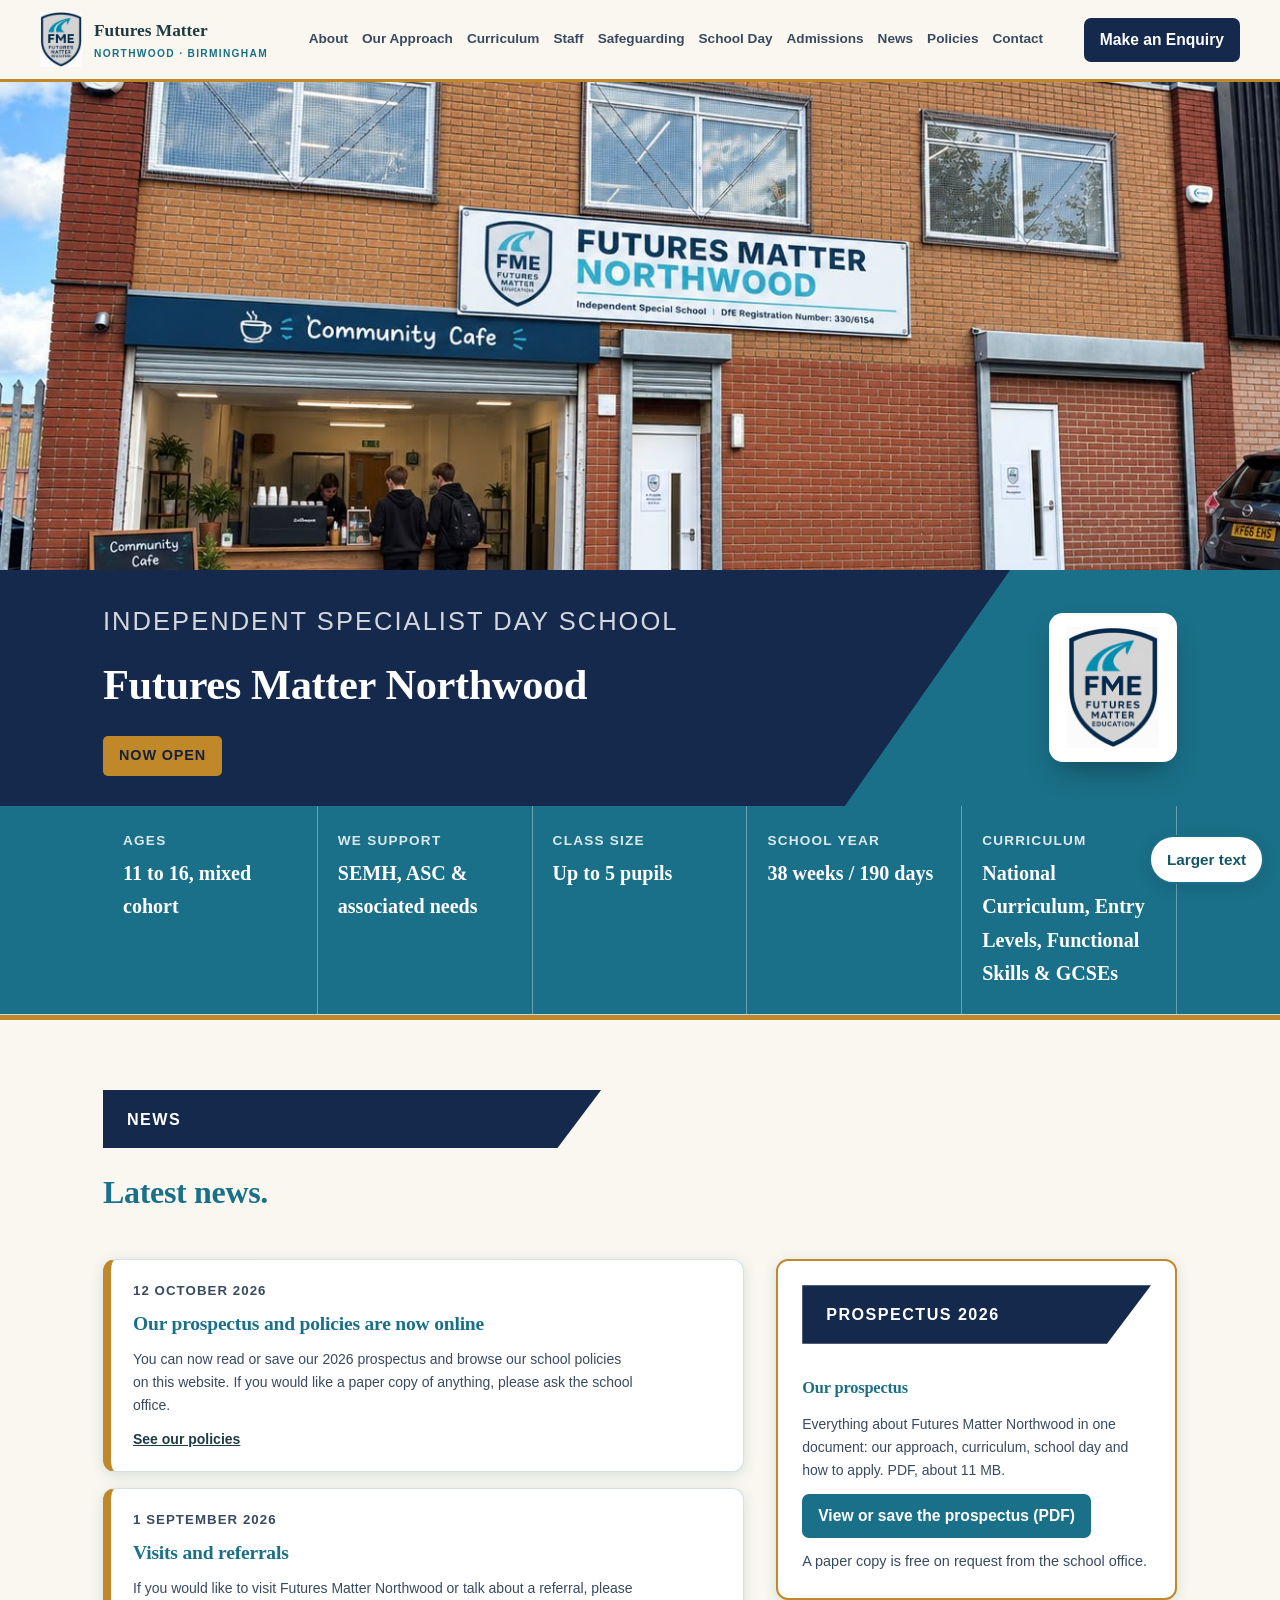
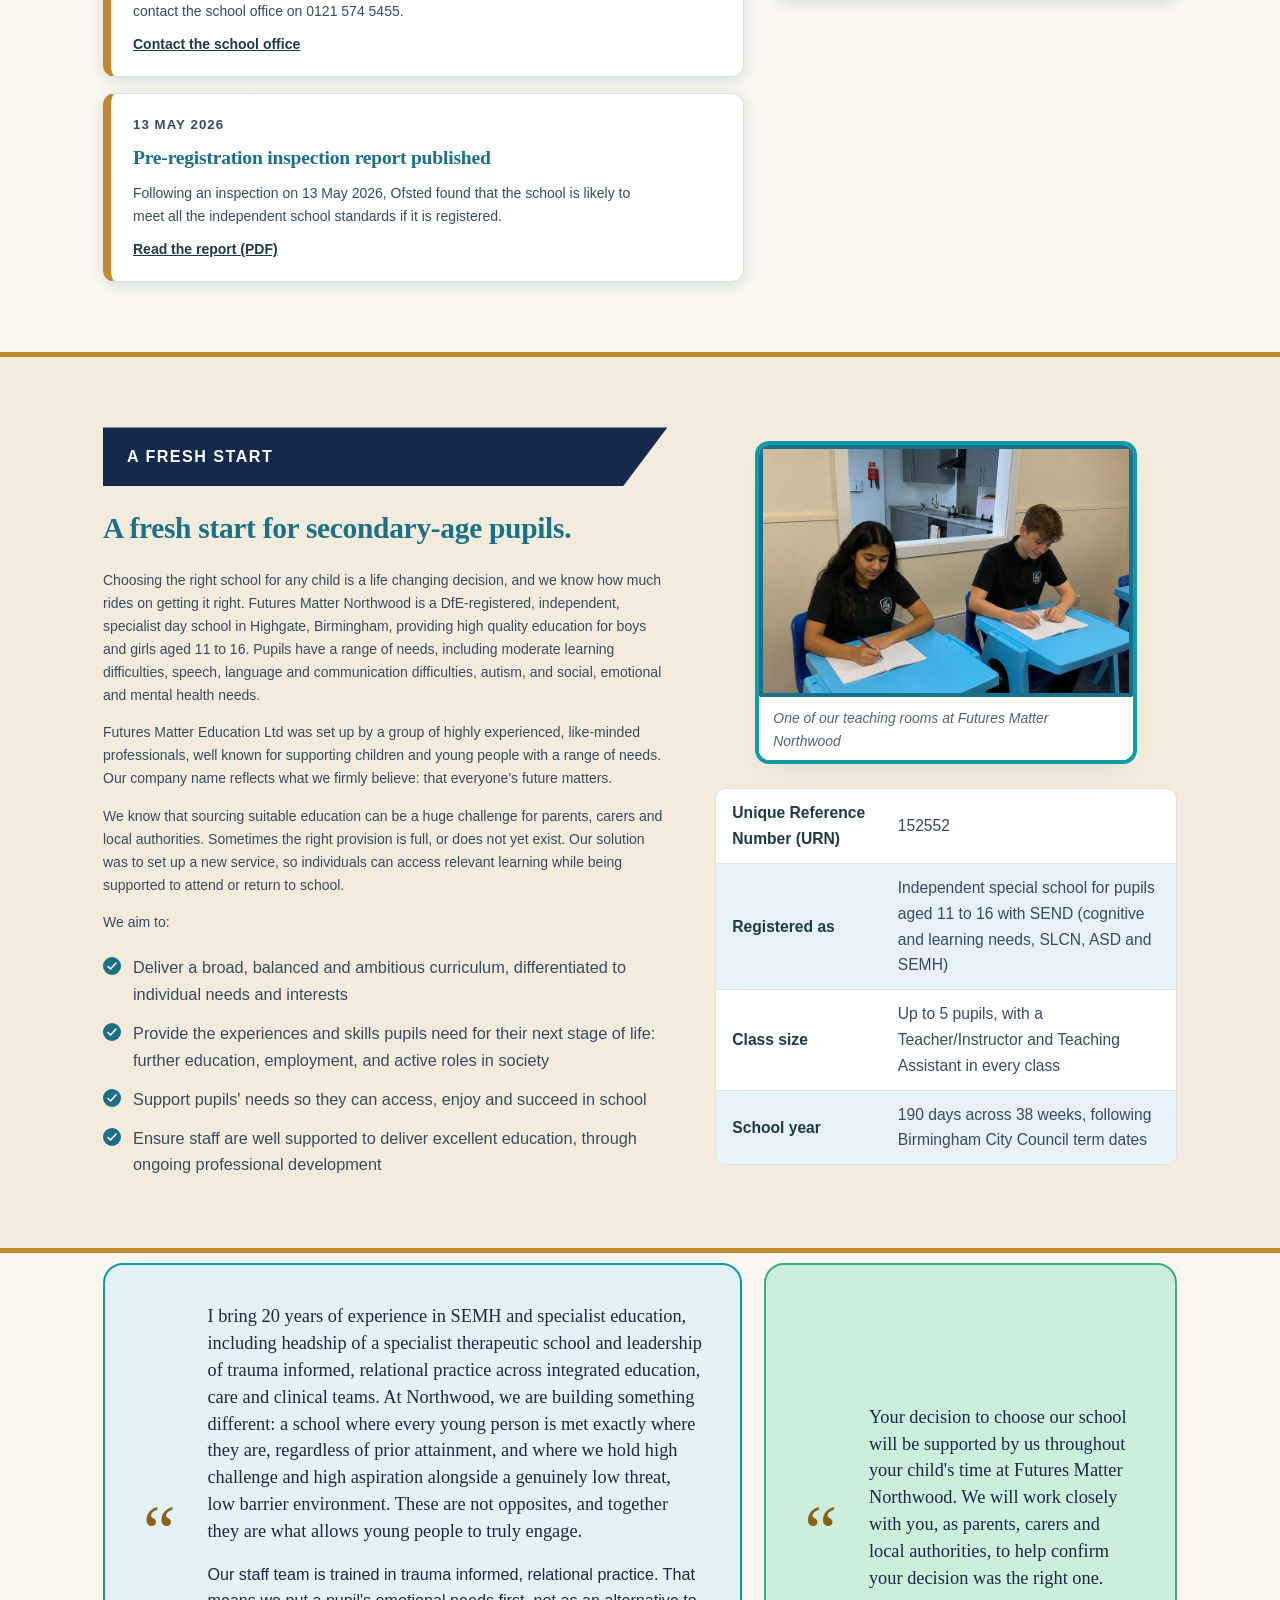
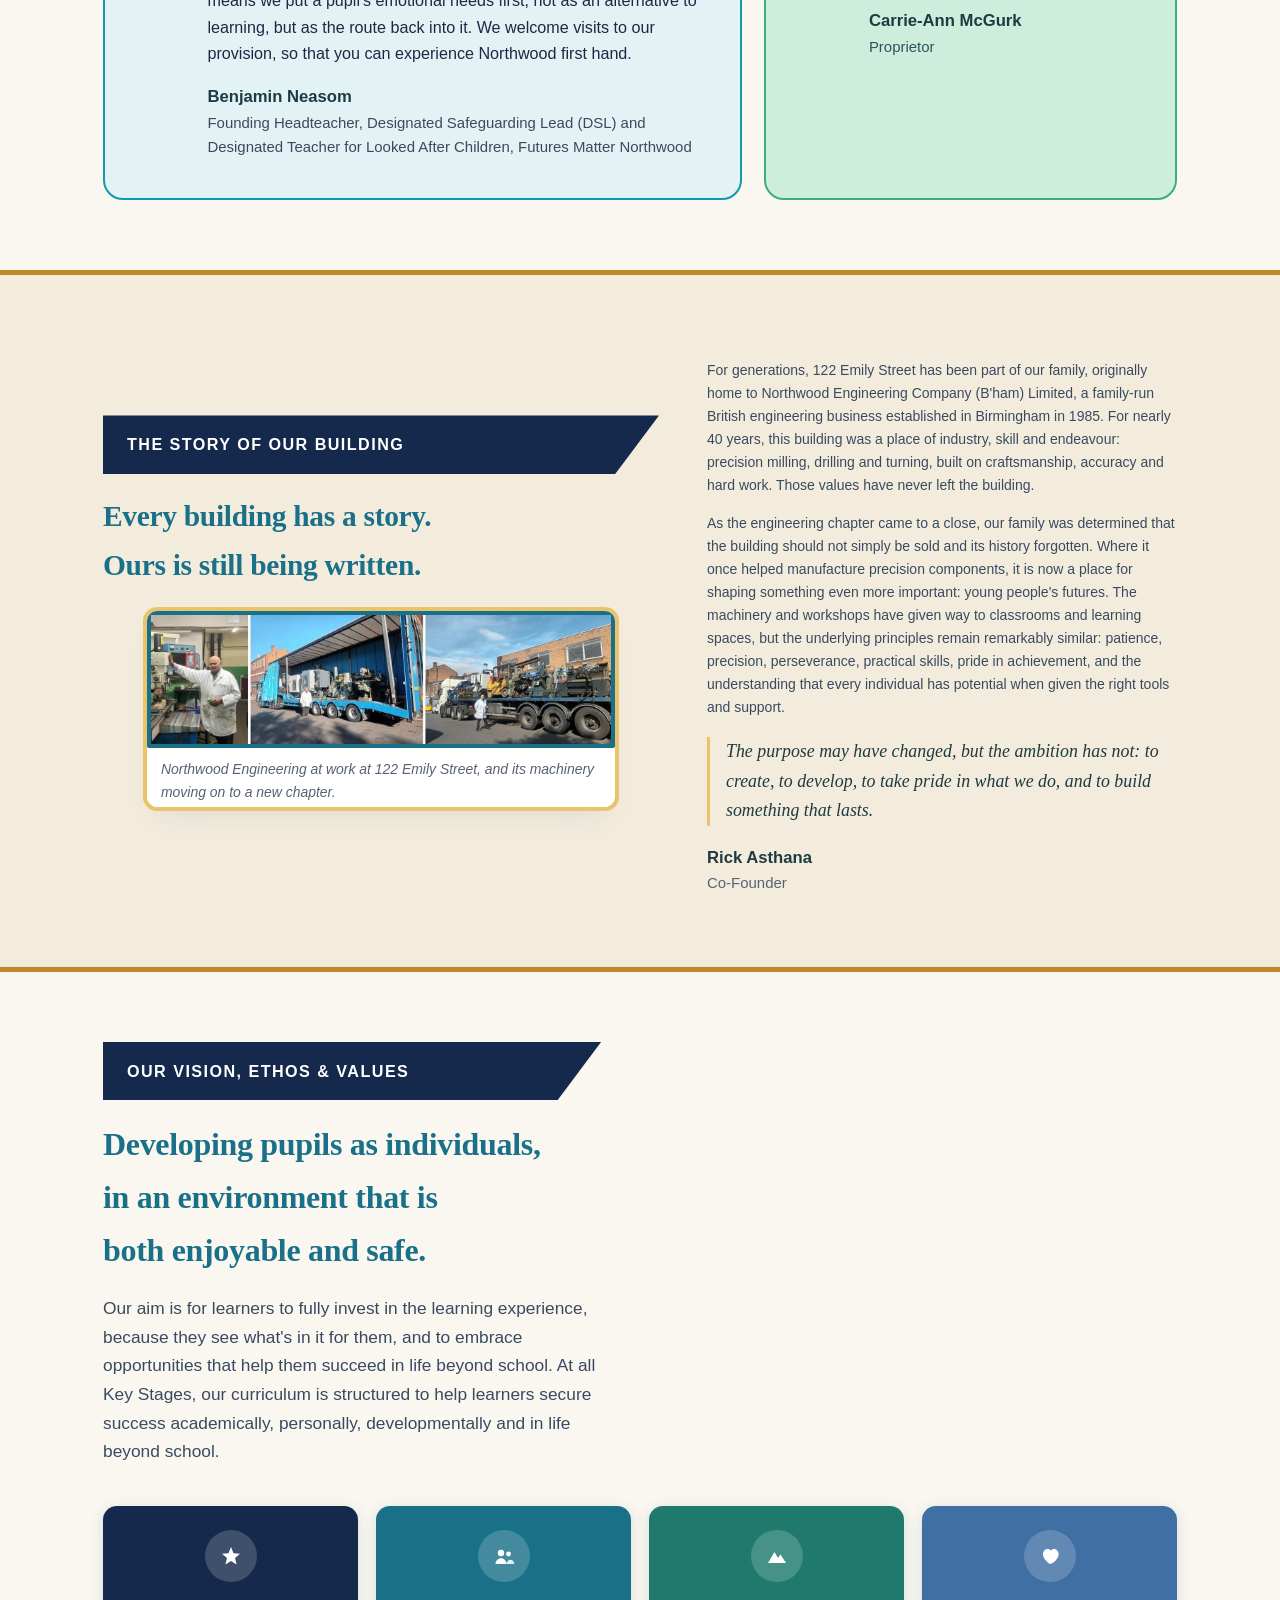
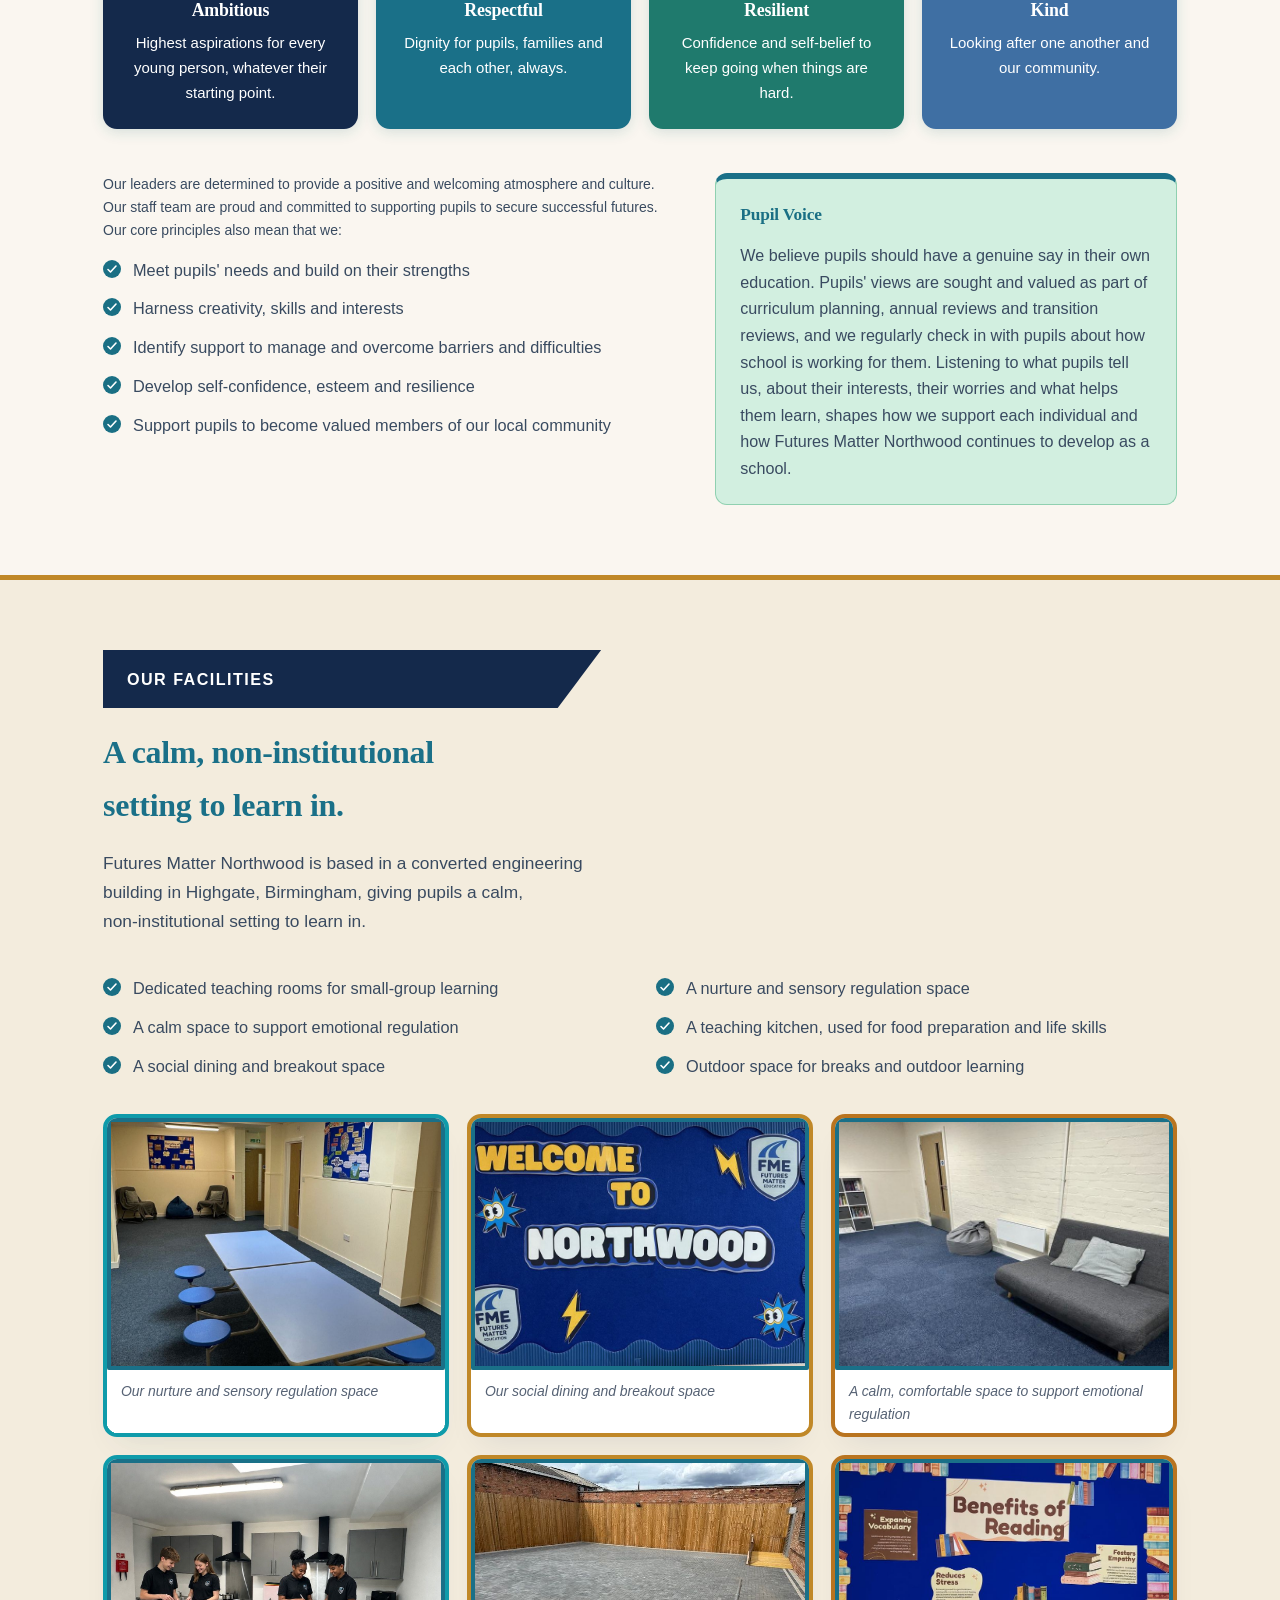
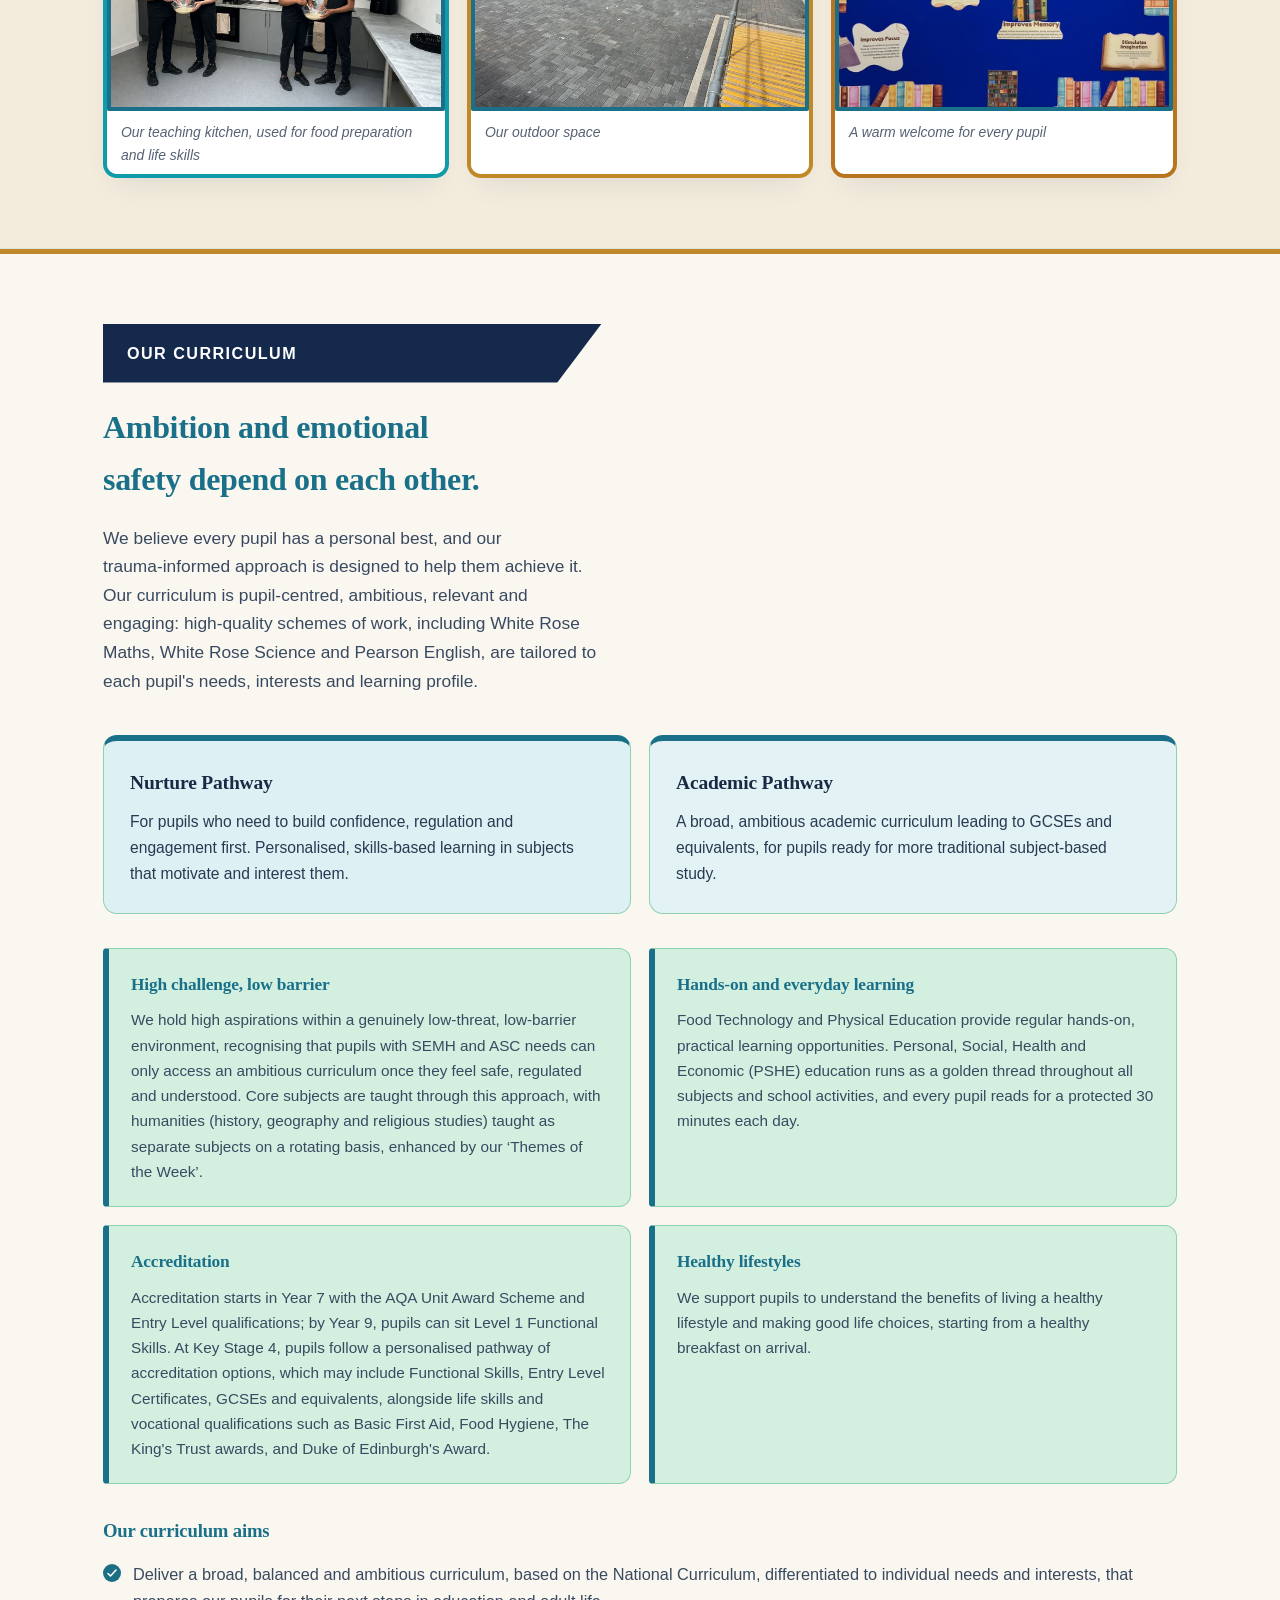
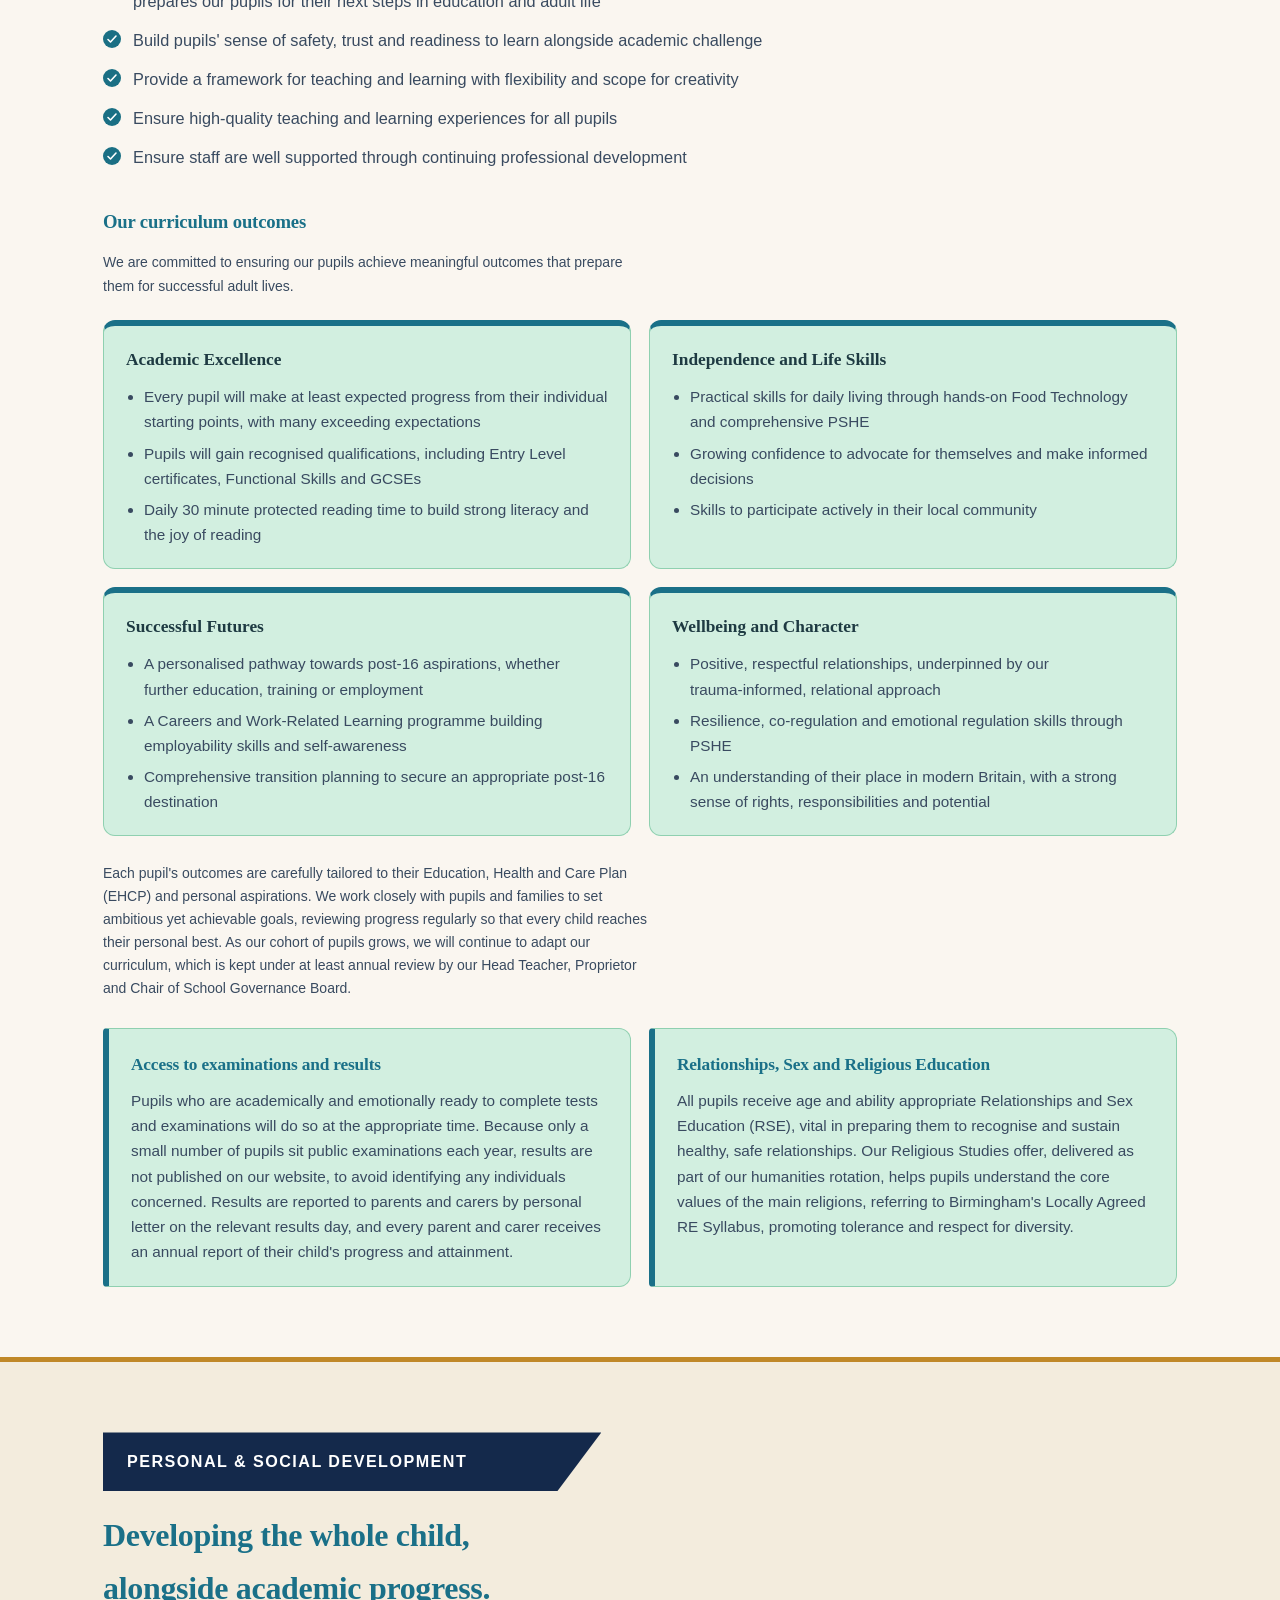
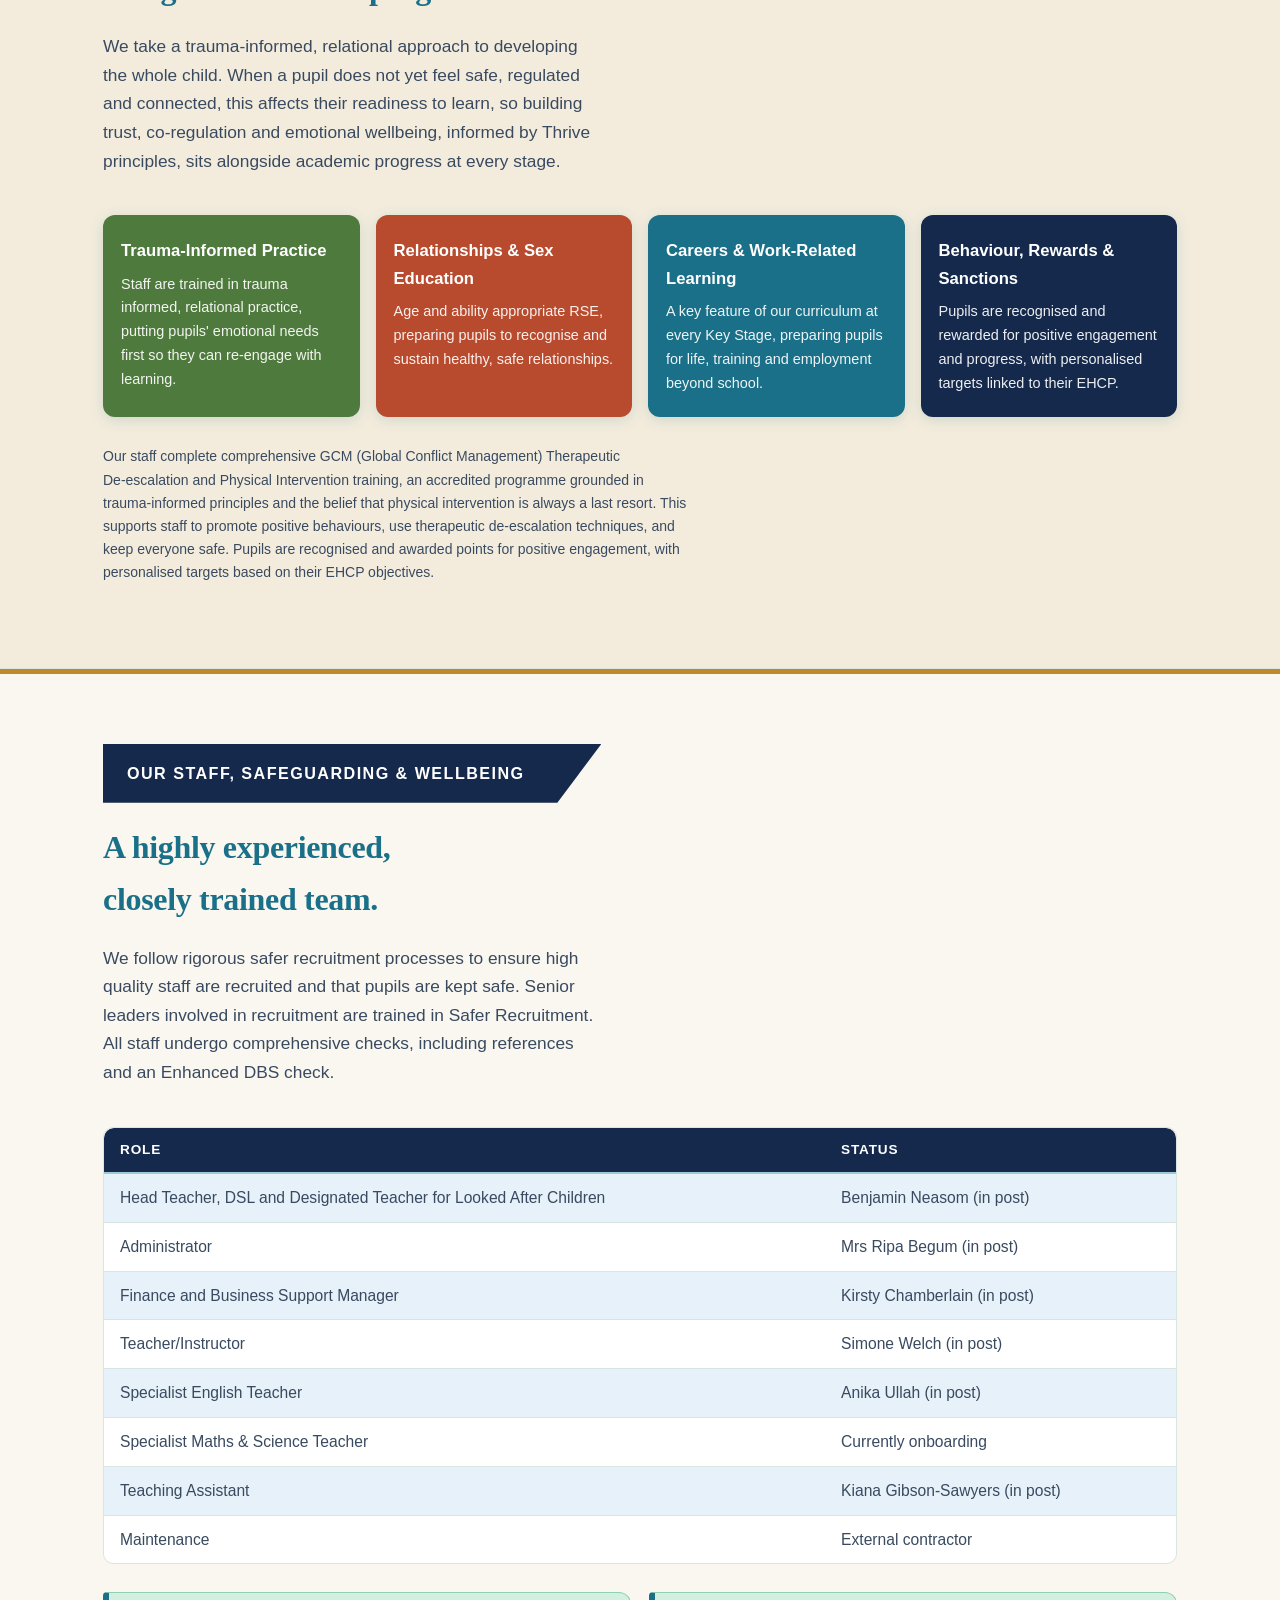
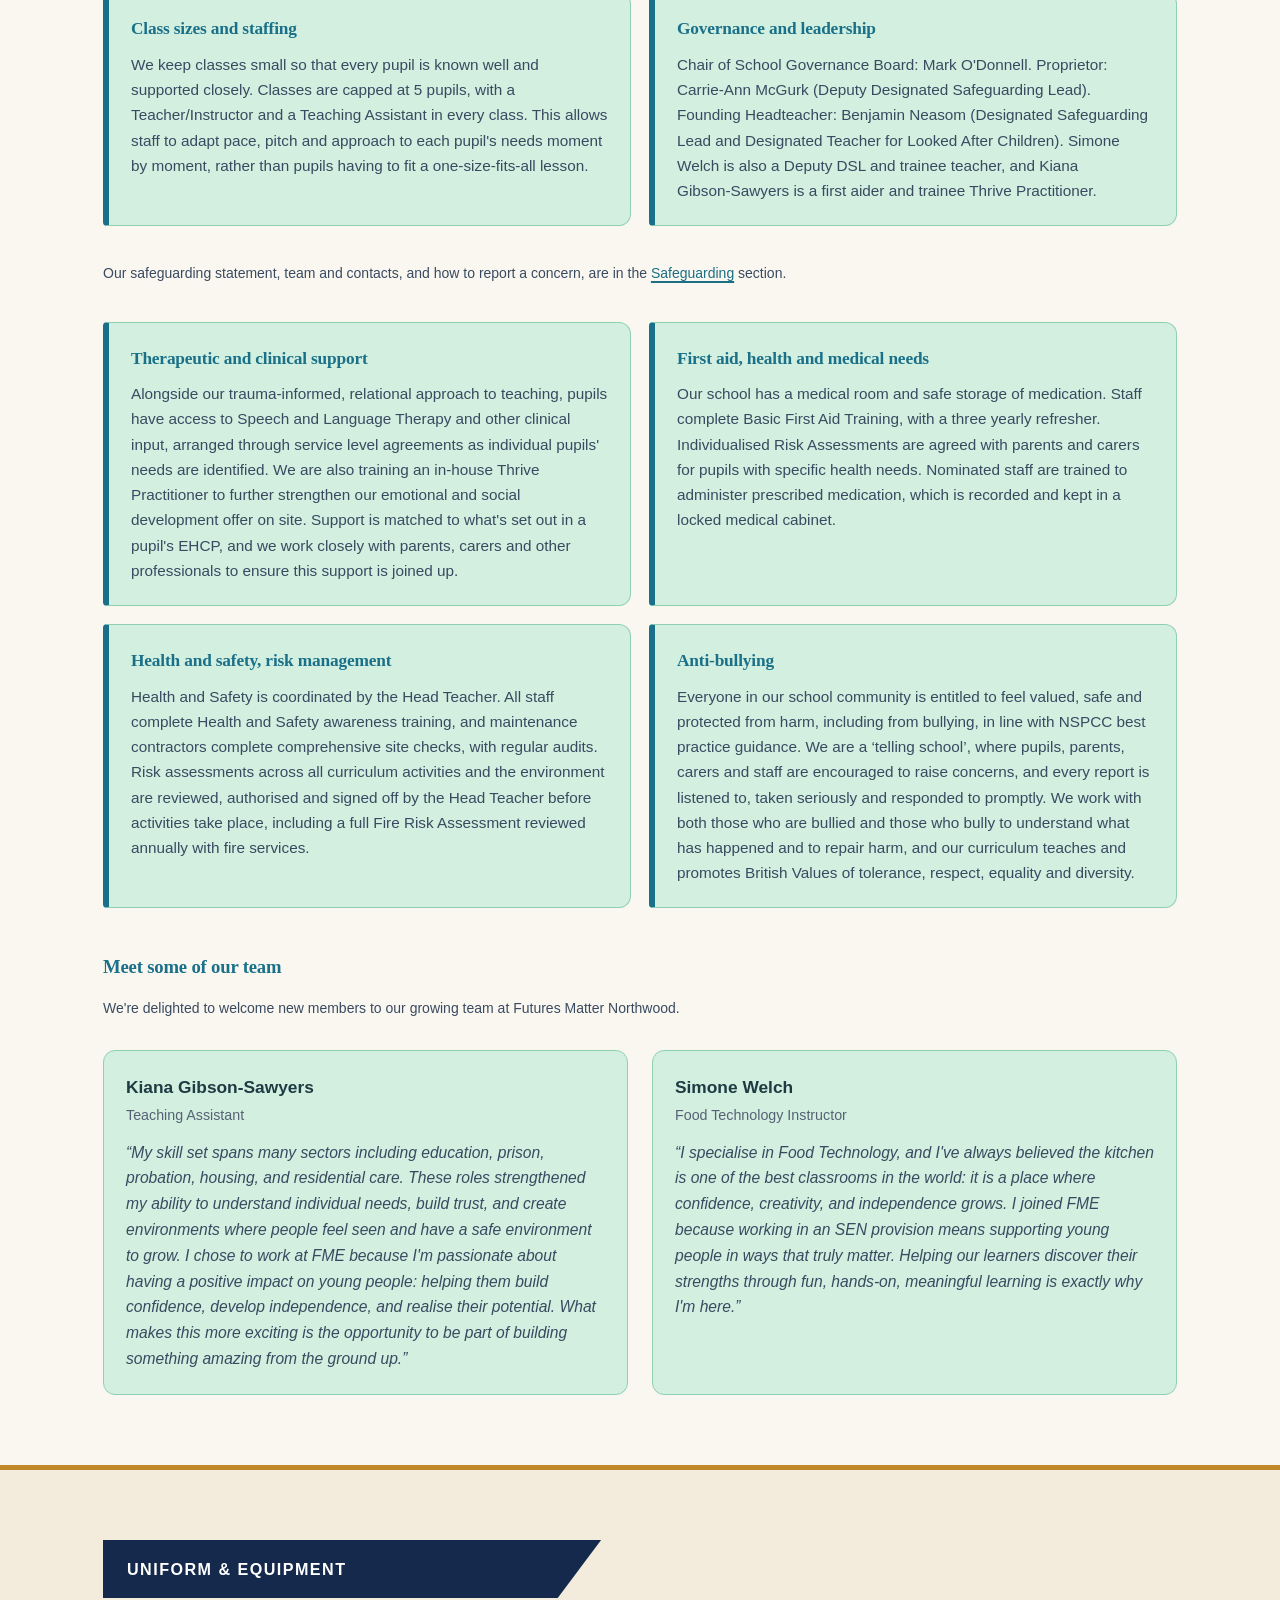
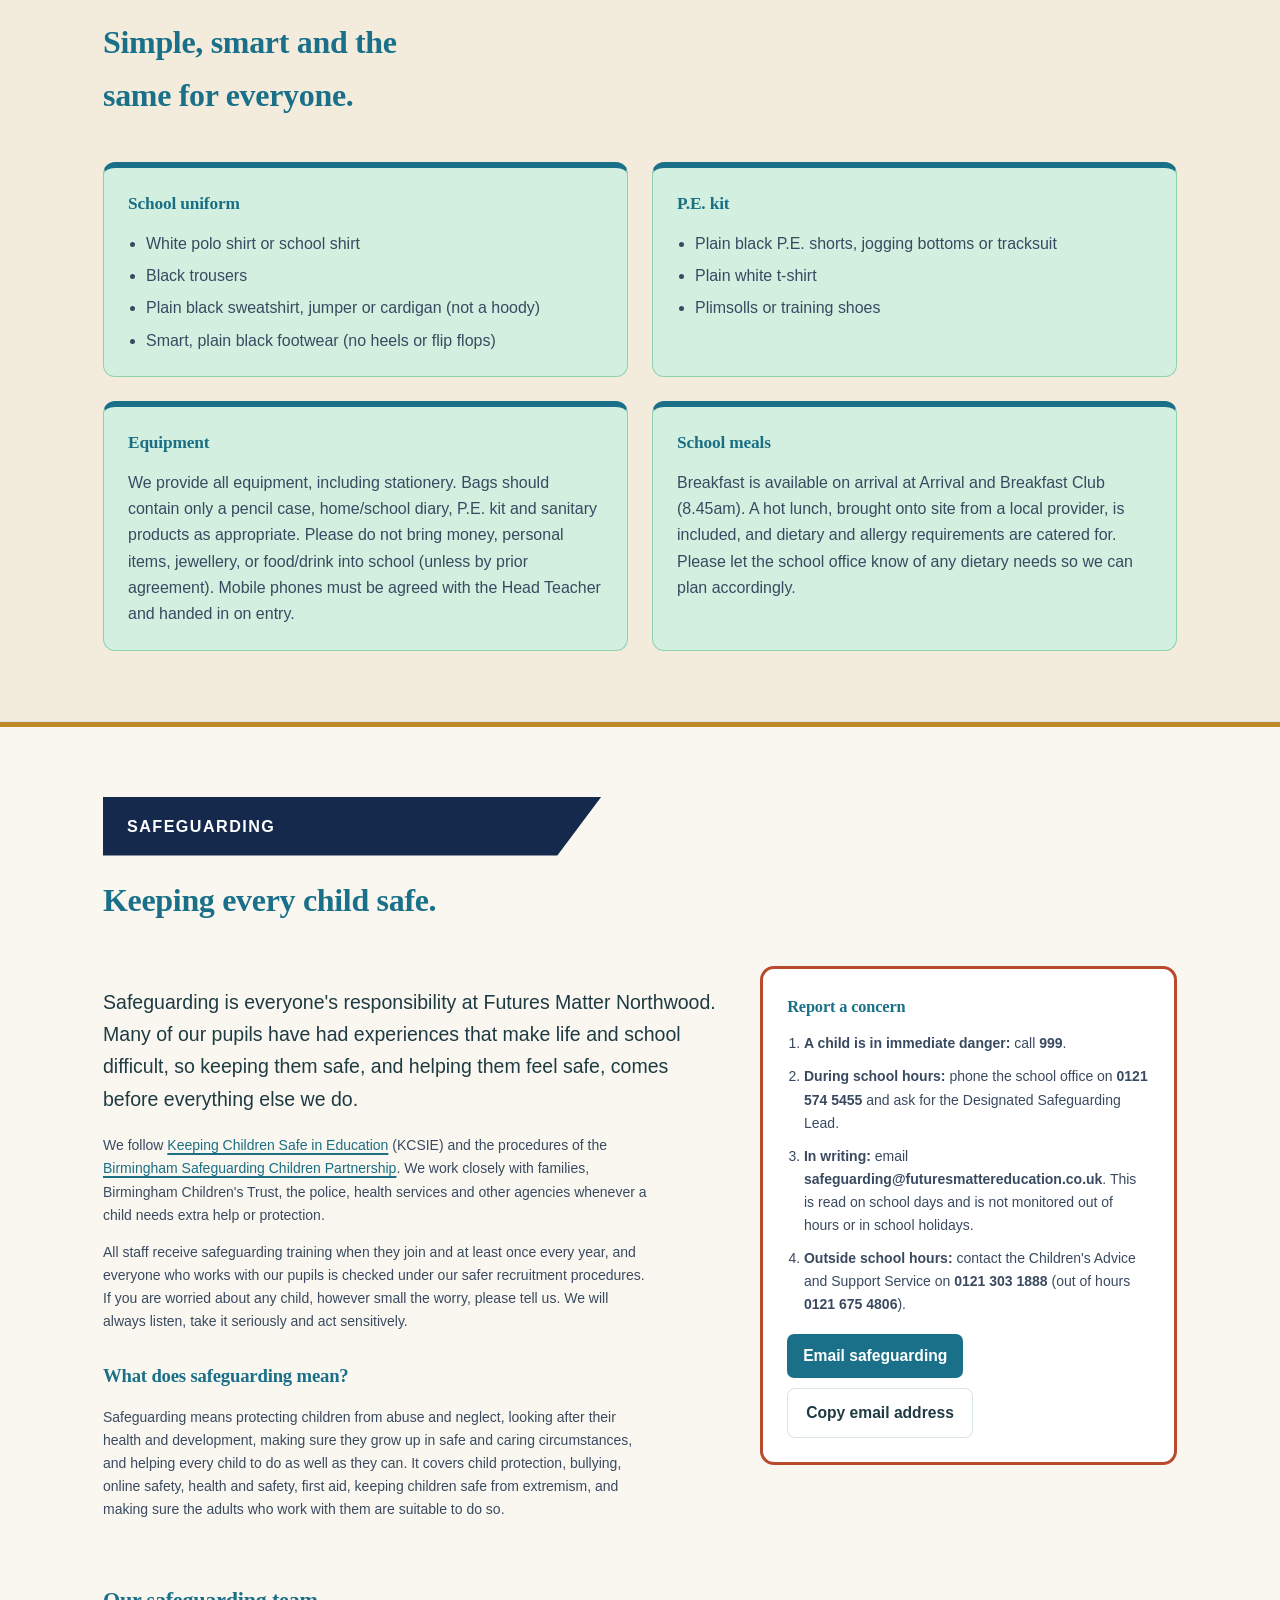
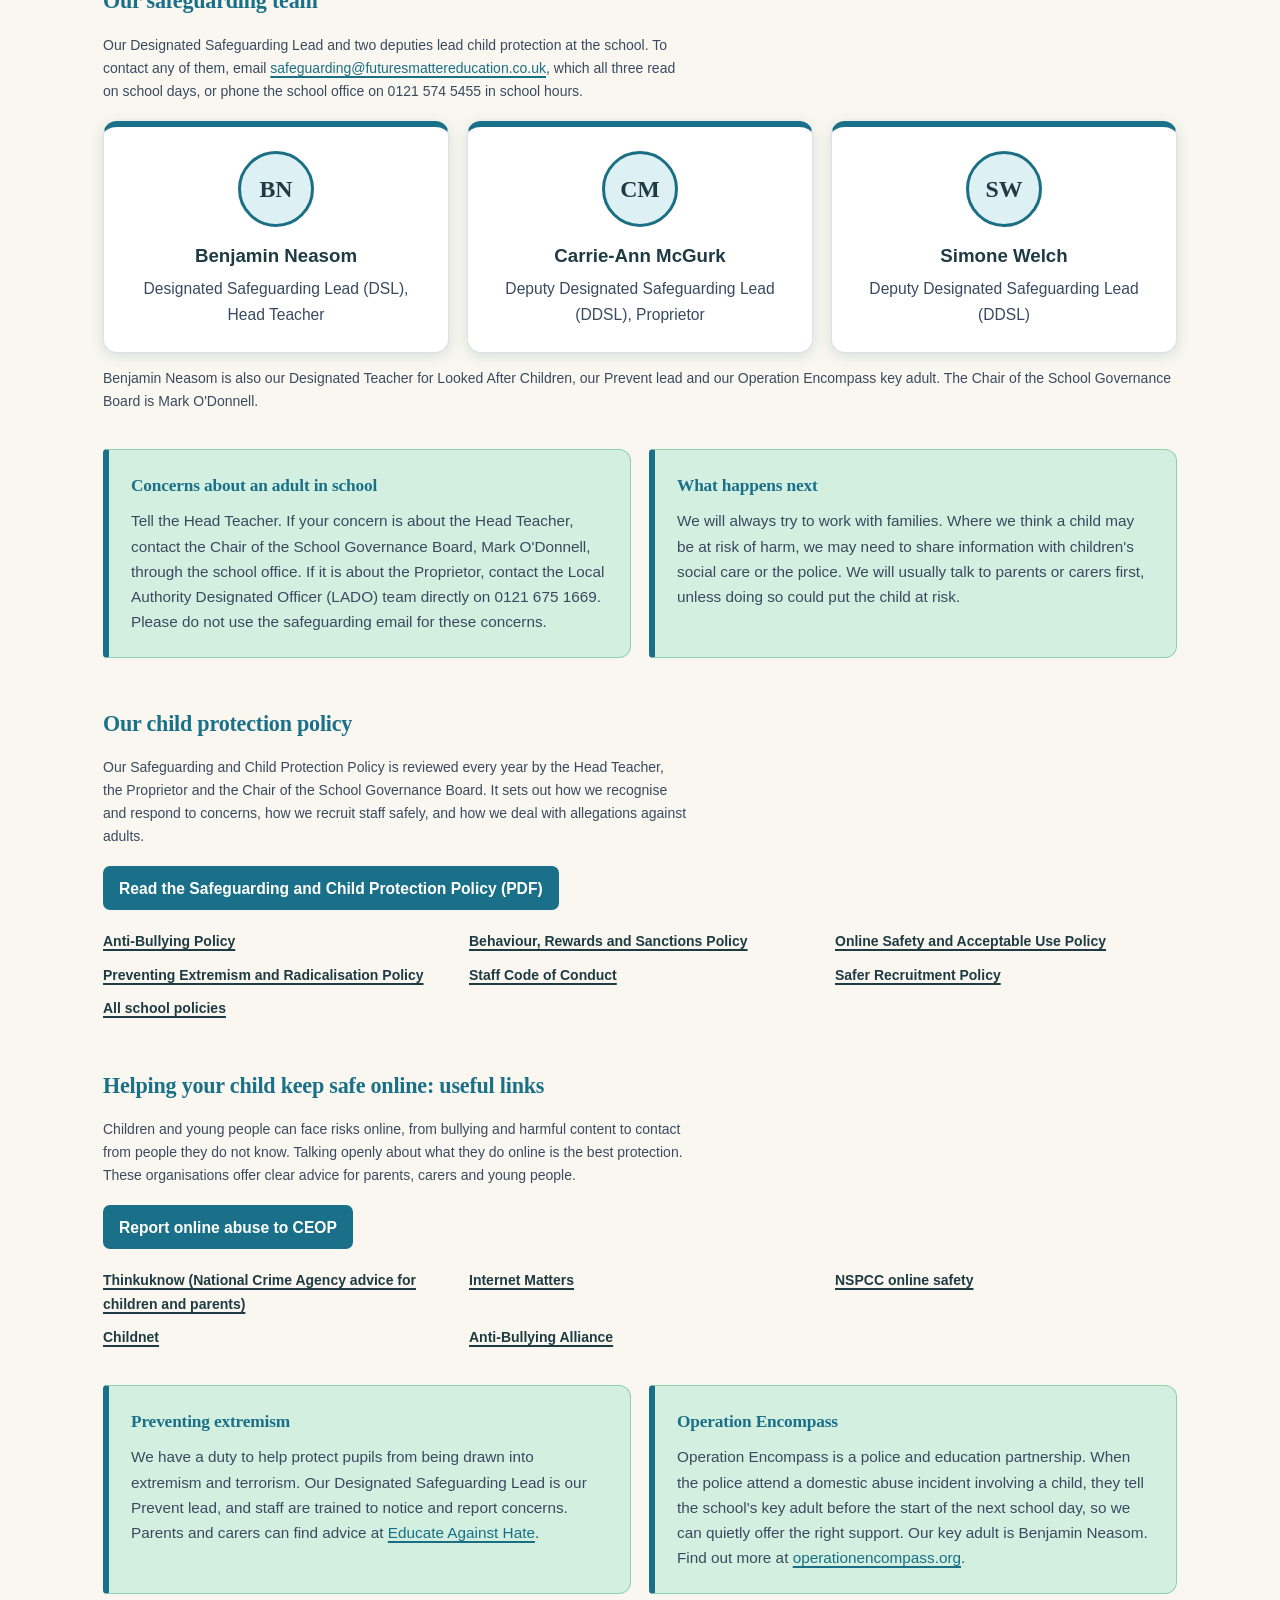
==== commit 7a853df5: "Update colours to new scheme. Move JS into own file. Update photo-card so figcaption covers remainin" ====
--- a/index.html
+++ b/index.html
@@ -1,632 +1,653 @@
-<!doctype html>
-<html>
+<!DOCTYPE html>
+<html lang="en">
 <head>
     <meta charset=utf8>
     <meta name=viewport content="width=device-width,initial-scale=1">
+    <meta name="description" content="Futures Matter Education: independent specialist day school in Highgate, Birmingham, for secondary-age pupils, with nurture and academic pathways to GCSEs.">
     <link rel="stylesheet" href="styles.css">
+    <script src="script.js" defer></script>
     <title>Futures Matter Education</title>
+    <link rel="icon" type="image/svg" href="resources/images/shield-logo.svg" />
 </head>
 <body>
 
-    <a class="skip-link" href="#news">Skip to main content</a>
-    <nav class="nav">
-      <div class="nav-inner">
-        <div class="brand">
+<a class="skip-link" href="#news">Skip to main content</a>
+<nav class="nav">
+  <div class="nav-inner">
+    <div class="brand">
           <img src="resources/images/logo-header.jpg" alt="Futures Matter Education logo" loading="lazy">
-          <span>Futures Matter<small>Northwood &middot; Birmingham</small></span>
-        </div>
-        <ul class="nav-links">
-          <li><a href="#about">About</a></li>
-          <li><a href="#approach">Our Approach</a></li>
-          <li><a href="#curriculum">Curriculum</a></li>
-          <li><a href="#staff">Staff</a></li>
-          <li><a href="#safeguarding">Safeguarding</a></li>
-          <li><a href="#school-day">School Day</a></li>
-          <li><a href="#admissions">Admissions</a></li>
-          <li><a href="#news">News</a></li>
-          <li><a href="#policies">Policies</a></li>
-          <li><a href="#contact">Contact</a></li>
-        </ul>
-        <a class="nav-cta" href="#contact">Make an Enquiry</a>
-      </div>
-    </nav>
-
-    <header class="hero">
+      <span>Futures Matter<small>Northwood &middot; Birmingham</small></span>
+    </div>
+    <ul class="nav-links">
+      <li><a href="#about">About</a></li>
+      <li><a href="#approach">Our Approach</a></li>
+      <li><a href="#curriculum">Curriculum</a></li>
+      <li><a href="#staff">Staff</a></li>
+      <li><a href="#safeguarding">Safeguarding</a></li>
+      <li><a href="#school-day">School Day</a></li>
+      <li><a href="#admissions">Admissions</a></li>
+      <li><a href="#news">News</a></li>
+      <li><a href="#policies">Policies</a></li>
+      <li><a href="#contact">Contact</a></li>
+    </ul>
+    <a class="nav-cta" href="#contact">Make an Enquiry</a>
+  </div>
+</nav>
+
+<header class="hero">
       <img class="hero-photo" src="resources/images/hero-building-photo.jpg" alt="Futures Matter Northwood school building on Emily Street, Highgate, Birmingham" loading="lazy">
-      <div class="hero-band">
-        <div class="wrap hero-inner">
-          <div>
-            <h1 class="tagline"><span class="thin">Independent Specialist Day School</span>Futures Matter Northwood</h1>
-            <div class="opening-tag">Now Open</div>
-          </div>
+  <div class="hero-band">
+    <div class="wrap hero-inner">
+      <div>
+        <h1 class="tagline"><span class="thin">Independent Specialist Day School</span>Futures Matter Northwood</h1>
+        <div class="opening-tag">Now Open</div>
+      </div>
           <div class="hero-logo-wrap"><img src="resources/images/shield-logo.jpg" alt="FME shield logo" loading="lazy"></div>
-        </div>
-      </div>
-    </header>
-
-    <div class="stats">
-      <div class="wrap stats-inner">
-        <div class="stat"><div class="lbl">Ages</div><div class="val">11 to 16, mixed cohort</div></div>
-        <div class="stat"><div class="lbl">We support</div><div class="val">SEMH, ASC &amp; associated needs</div></div>
-        <div class="stat"><div class="lbl">Class size</div><div class="val">Up to 5 pupils</div></div>
-        <div class="stat"><div class="lbl">School year</div><div class="val">38 weeks / 190 days</div></div>
-        <div class="stat"><div class="lbl">Curriculum</div><div class="val">National Curriculum, Entry Levels, Functional Skills &amp; GCSEs</div></div>
-      </div>
-    </div>
-
-    <section class="block" id="news">
-      <div class="wrap">
-        <div class="section-head">
-          <p class="kicker">News</p>
-          <h2>Latest news.</h2>
-        </div>
-        <div class="news-grid">
-          <div>
-            <div class="news-list" id="news-list" aria-live="polite"></div>
-            <button type="button" class="news-more" id="news-more" hidden>Show older news</button>
-          </div>
-          <aside class="prospectus-card">
-            <p class="kicker">Prospectus 2026</p>
-            <h3>Our prospectus</h3>
-            <p>Everything about Futures Matter Northwood in one document: our approach, curriculum, school day and how to apply. PDF, about 11 MB.</p>
+    </div>
+  </div>
+</header>
+
+<div class="stats">
+  <div class="wrap stats-inner">
+    <div class="stat"><div class="lbl">Ages</div><div class="val">11 to 16, mixed cohort</div></div>
+    <div class="stat"><div class="lbl">We support</div><div class="val">SEMH, ASC &amp; associated needs</div></div>
+    <div class="stat"><div class="lbl">Class size</div><div class="val">Up to 5 pupils</div></div>
+    <div class="stat"><div class="lbl">School year</div><div class="val">38 weeks / 190 days</div></div>
+    <div class="stat"><div class="lbl">Curriculum</div><div class="val">National Curriculum, Entry Levels, Functional Skills &amp; GCSEs</div></div>
+  </div>
+</div>
+
+<section class="block" id="news">
+  <div class="wrap">
+    <div class="section-head">
+      <p class="kicker">News</p>
+      <h2>Latest news.</h2>
+    </div>
+    <div class="news-grid">
+      <div>
+        <div class="news-list" id="news-list" aria-live="polite"></div>
+        <button type="button" class="news-more" id="news-more" hidden>Show older news</button>
+      </div>
+      <aside class="prospectus-card">
+        <p class="kicker">Prospectus 2026</p>
+        <h3>Our prospectus</h3>
+        <p>Everything about Futures Matter Northwood in one document: our approach, curriculum, school day and how to apply. PDF, about 11 MB.</p>
             <a class="policy-btn" href="resources/prospectus/futures-matter-northwood-prospectus-2026.pdf" target="_blank" rel="noopener">View or save the prospectus (PDF)</a>
-            <p class="pros-note">A paper copy is free on request from the school office.</p>
-          </aside>
-        </div>
-      </div>
-    </section>
-
-    <section class="block" id="about">
-      <div class="wrap">
-        <div class="split">
-          <div>
-            <p class="kicker">A Fresh Start</p>
-            <h2 style="font-size:clamp(1.5rem,2.3vw,2rem); margin:0 0 16px;">A fresh start for secondary&#8209;age pupils.</h2>
-            <p style="color:var(--ink-soft);">Choosing the right school for any child is a life changing decision, and we know how much rides on getting it right. Futures Matter Northwood is a DfE&#8209;registered, independent, specialist day school in Highgate, Birmingham, providing high quality education for boys and girls aged 11 to 16. Pupils have a range of needs, including moderate learning difficulties, speech, language and communication difficulties, autism, and social, emotional and mental health needs.</p>
-            <p style="color:var(--ink-soft);">Futures Matter Education Ltd was set up by a group of highly experienced, like&#8209;minded professionals, well known for supporting children and young people with a range of needs. Our company name reflects what we firmly believe: that everyone's future matters.</p>
-            <p style="color:var(--ink-soft);">We know that sourcing suitable education can be a huge challenge for parents, carers and local authorities. Sometimes the right provision is full, or does not yet exist. Our solution was to set up a new service, so individuals can access relevant learning while being supported to attend or return to school.</p>
-            <p style="color:var(--ink-soft); margin-bottom:20px;">We aim to:</p>
-            <ul class="check-list">
-              <li><svg width="18" height="18" viewBox="0 0 18 18"><circle cx="9" cy="9" r="9" fill="var(--teal)"/><path d="M5 9.5 L7.5 12 L13 6" stroke="#fff" stroke-width="1.6" fill="none" stroke-linecap="round" stroke-linejoin="round"/></svg>Deliver a broad, balanced and ambitious curriculum, differentiated to individual needs and interests</li>
-              <li><svg width="18" height="18" viewBox="0 0 18 18"><circle cx="9" cy="9" r="9" fill="var(--teal)"/><path d="M5 9.5 L7.5 12 L13 6" stroke="#fff" stroke-width="1.6" fill="none" stroke-linecap="round" stroke-linejoin="round"/></svg>Provide the experiences and skills pupils need for their next stage of life: further education, employment, and active roles in society</li>
-              <li><svg width="18" height="18" viewBox="0 0 18 18"><circle cx="9" cy="9" r="9" fill="var(--teal)"/><path d="M5 9.5 L7.5 12 L13 6" stroke="#fff" stroke-width="1.6" fill="none" stroke-linecap="round" stroke-linejoin="round"/></svg>Support pupils' needs so they can access, enjoy and succeed in school</li>
-              <li><svg width="18" height="18" viewBox="0 0 18 18"><circle cx="9" cy="9" r="9" fill="var(--teal)"/><path d="M5 9.5 L7.5 12 L13 6" stroke="#fff" stroke-width="1.6" fill="none" stroke-linecap="round" stroke-linejoin="round"/></svg>Ensure staff are well supported to deliver excellent education, through ongoing professional development</li>
-            </ul>
-          </div>
-          <div>
-            <figure class="photo-card">
+        <p class="pros-note">A paper copy is free on request from the school office.</p>
+      </aside>
+    </div>
+  </div>
+</section>
+
+<section class="block" id="about">
+  <div class="wrap">
+    <div class="split">
+      <div>
+        <p class="kicker">A Fresh Start</p>
+        <h2 style="font-size:clamp(1.5rem,2.3vw,2rem); margin:0 0 16px;">A fresh start for secondary&#8209;age pupils.</h2>
+        <p style="color:var(--ink-soft);">Choosing the right school for any child is a life changing decision, and we know how much rides on getting it right. Futures Matter Northwood is a DfE&#8209;registered, independent, specialist day school in Highgate, Birmingham, providing high quality education for boys and girls aged 11 to 16. Pupils have a range of needs, including moderate learning difficulties, speech, language and communication difficulties, autism, and social, emotional and mental health needs.</p>
+        <p style="color:var(--ink-soft);">Futures Matter Education Ltd was set up by a group of highly experienced, like&#8209;minded professionals, well known for supporting children and young people with a range of needs. Our company name reflects what we firmly believe: that everyone's future matters.</p>
+        <p style="color:var(--ink-soft);">We know that sourcing suitable education can be a huge challenge for parents, carers and local authorities. Sometimes the right provision is full, or does not yet exist. Our solution was to set up a new service, so individuals can access relevant learning while being supported to attend or return to school.</p>
+        <p style="color:var(--ink-soft); margin-bottom:20px;">We aim to:</p>
+        <ul class="check-list">
+          <li><svg class="tick" width="18" height="18" viewBox="0 0 18 18"><circle cx="9" cy="9" r="9"/><path d="M5 9.5 L7.5 12 L13 6" stroke-width="1.6" fill="none" stroke-linecap="round" stroke-linejoin="round"/></svg>Deliver a broad, balanced and ambitious curriculum, differentiated to individual needs and interests</li>
+          <li><svg class="tick" width="18" height="18" viewBox="0 0 18 18"><circle cx="9" cy="9" r="9"/><path d="M5 9.5 L7.5 12 L13 6" stroke-width="1.6" fill="none" stroke-linecap="round" stroke-linejoin="round"/></svg>Provide the experiences and skills pupils need for their next stage of life: further education, employment, and active roles in society</li>
+          <li><svg class="tick" width="18" height="18" viewBox="0 0 18 18"><circle cx="9" cy="9" r="9"/><path d="M5 9.5 L7.5 12 L13 6" stroke-width="1.6" fill="none" stroke-linecap="round" stroke-linejoin="round"/></svg>Support pupils' needs so they can access, enjoy and succeed in school</li>
+          <li><svg class="tick" width="18" height="18" viewBox="0 0 18 18"><circle cx="9" cy="9" r="9"/><path d="M5 9.5 L7.5 12 L13 6" stroke-width="1.6" fill="none" stroke-linecap="round" stroke-linejoin="round"/></svg>Ensure staff are well supported to deliver excellent education, through ongoing professional development</li>
+        </ul>
+      </div>
+      <div>
+        <figure class="photo-card">
               <img src="resources/images/teaching-room.jpg" alt="Pupils working at desks in a Futures Matter Northwood teaching room" loading="lazy">
-              <figcaption>One of our teaching rooms at Futures Matter Northwood</figcaption>
-            </figure>
-            <div class="table-wrap" style="margin-top:24px;">
-              <table class="data-table kv">
-                <tr><td>Unique Reference Number (URN)</td><td>152552</td></tr>
-                <tr><td>Registered as</td><td>Independent special school for pupils aged 11 to 16 with SEND (cognitive and learning needs, SLCN, ASD and SEMH)</td></tr>
-                <tr><td>Class size</td><td>Up to 5 pupils, with a Teacher/Instructor and Teaching Assistant in every class</td></tr>
-                <tr><td>School year</td><td>190 days across 38 weeks, following Birmingham City Council term dates</td></tr>
-              </table>
-            </div>
-          </div>
-        </div>
-      </div>
-    </section>
-
-    <section class="block" style="padding-top:10px;">
-      <div class="wrap">
-        <div class="voices">
-          <div class="welcome">
-            <div class="quote-mark">&ldquo;</div>
-            <div>
-              <blockquote>I bring 20 years of experience in SEMH and specialist education, including headship of a specialist therapeutic school and leadership of trauma informed, relational practice across integrated education, care and clinical teams. At Northwood, we are building something different: a school where every young person is met exactly where they are, regardless of prior attainment, and where we hold high challenge and high aspiration alongside a genuinely low threat, low barrier environment. These are not opposites, and together they are what allows young people to truly engage.</blockquote>
-              <p class="welcome-sub">Our staff team is trained in trauma informed, relational practice. That means we put a pupil's emotional needs first, not as an alternative to learning, but as the route back into it. We welcome visits to our provision, so that you can experience Northwood first hand.</p>
-              <div class="attrib"><strong>Benjamin Neasom</strong>Founding Headteacher, Designated Safeguarding Lead (DSL) and Designated Teacher for Looked After Children, Futures Matter Northwood</div>
-            </div>
-          </div>
-          <div class="welcome welcome-alt">
-            <div class="quote-mark">&ldquo;</div>
-            <div>
-              <blockquote>Your decision to choose our school will be supported by us throughout your child's time at Futures Matter Northwood. We will work closely with you, as parents, carers and local authorities, to help confirm your decision was the right one.</blockquote>
-              <div class="attrib"><strong>Carrie&#8209;Ann McGurk</strong>Proprietor</div>
-            </div>
-          </div>
-        </div>
-      </div>
-    </section>
-
-    <section class="block story-wrap">
-      <div class="wrap">
-        <div class="story-inner">
-          <div>
-            <p class="kicker">The Story of Our Building</p>
-            <h2 style="font-size:clamp(1.5rem,2.3vw,2rem); margin:0 0 18px;">Every building has a story. Ours is still being written.</h2>
-            <figure class="photo-card" style="border-color:var(--gold);">
-              <img src="resources/images/northwood-engineering-history.jpg" alt="Northwood Engineering at work at 122 Emily Street, and its machinery moving on to a new chapter" loading="lazy">
-              <figcaption>Northwood Engineering at work at 122 Emily Street, and its machinery moving on to a new chapter.</figcaption>
-            </figure>
-          </div>
-          <div>
-            <p>For generations, 122 Emily Street has been part of our family, originally home to Northwood Engineering Company (B'ham) Limited, a family&#8209;run British engineering business established in Birmingham in 1985. For nearly 40 years, this building was a place of industry, skill and endeavour: precision milling, drilling and turning, built on craftsmanship, accuracy and hard work. Those values have never left the building.</p>
-            <p>As the engineering chapter came to a close, our family was determined that the building should not simply be sold and its history forgotten. Where it once helped manufacture precision components, it is now a place for shaping something even more important: young people's futures. The machinery and workshops have given way to classrooms and learning spaces, but the underlying principles remain remarkably similar: patience, precision, perseverance, practical skills, pride in achievement, and the understanding that every individual has potential when given the right tools and support.</p>
-            <blockquote>The purpose may have changed, but the ambition has not: to create, to develop, to take pride in what we do, and to build something that lasts.</blockquote>
-            <div class="attrib"><strong>Rick Asthana</strong>Co&#8209;Founder</div>
-          </div>
-        </div>
-      </div>
-    </section>
-
-    <section class="block" id="approach">
-      <div class="wrap">
-        <div class="section-head">
-          <p class="kicker">Our Vision, Ethos &amp; Values</p>
-          <h2>Developing pupils as individuals, in an environment that is both enjoyable and safe.</h2>
-          <p>Our aim is for learners to fully invest in the learning experience, because they see what's in it for them, and to embrace opportunities that help them succeed in life beyond school. At all Key Stages, our curriculum is structured to help learners secure success academically, personally, developmentally and in life beyond school.</p>
-        </div>
-        <div class="values-grid">
-          <div class="value-card">
-            <div class="icon" style="background:var(--navy-surface);"><svg width="22" height="22" viewBox="0 0 22 22"><path d="M11 2 L13.5 8.2 L20 8.7 L15 13 L16.6 19.5 L11 16 L5.4 19.5 L7 13 L2 8.7 L8.5 8.2 Z" fill="#fff"/></svg></div>
-            <h3>Ambitious</h3>
-            <p>Highest aspirations for every young person, whatever their starting point.</p>
-          </div>
-          <div class="value-card">
-            <div class="icon" style="background:#1F6F86;"><svg width="22" height="22" viewBox="0 0 22 22" fill="none"><circle cx="8" cy="8" r="3.2" fill="#fff"/><circle cx="15.5" cy="9" r="2.4" fill="#fff"/><path d="M2.5 19c0-3.3 2.6-5.8 5.5-5.8s5.5 2.5 5.5 5.8" fill="#fff"/><path d="M13.5 19c0-2.4 1.8-4.3 3.9-4.3s3.9 1.9 3.9 4.3" fill="#fff" opacity="0.85"/></svg></div>
-            <h3>Respectful</h3>
-            <p>Dignity for pupils, families and each other, always.</p>
-          </div>
-          <div class="value-card">
-            <div class="icon" style="background:#566A47;"><svg width="22" height="22" viewBox="0 0 22 22"><path d="M2 18 L8.5 7 L12 13 L14.5 9.5 L20 18 Z" fill="#fff"/></svg></div>
-            <h3>Resilient</h3>
-            <p>Confidence and self&#8209;belief to keep going when things are hard.</p>
-          </div>
-          <div class="value-card">
-            <div class="icon" style="background:#AE4E30;"><svg width="22" height="22" viewBox="0 0 22 22" fill="none"><path d="M11 19s-7-4.35-7-9.8C4 6 6.24 4 8.8 4c1.2 0 2.35.62 3 1.6C12.45 4.62 13.6 4 14.8 4 17.36 4 19.6 6 19.6 9.2 19.6 14.65 12.6 19 11 19z" fill="#fff"/></svg></div>
-            <h3>Kind</h3>
-            <p>Looking after one another and our community.</p>
-          </div>
-        </div>
-        <div class="split" style="margin-top:44px;">
-          <div>
-            <p style="color:var(--ink-soft); margin-top:0;">Our leaders are determined to provide a positive and welcoming atmosphere and culture. Our staff team are proud and committed to supporting pupils to secure successful futures. Our core principles also mean that we:</p>
-            <ul class="check-list">
-              <li><svg width="18" height="18" viewBox="0 0 18 18"><circle cx="9" cy="9" r="9" fill="var(--teal)"/><path d="M5 9.5 L7.5 12 L13 6" stroke="#fff" stroke-width="1.6" fill="none" stroke-linecap="round" stroke-linejoin="round"/></svg>Meet pupils' needs and build on their strengths</li>
-              <li><svg width="18" height="18" viewBox="0 0 18 18"><circle cx="9" cy="9" r="9" fill="var(--teal)"/><path d="M5 9.5 L7.5 12 L13 6" stroke="#fff" stroke-width="1.6" fill="none" stroke-linecap="round" stroke-linejoin="round"/></svg>Harness creativity, skills and interests</li>
-              <li><svg width="18" height="18" viewBox="0 0 18 18"><circle cx="9" cy="9" r="9" fill="var(--teal)"/><path d="M5 9.5 L7.5 12 L13 6" stroke="#fff" stroke-width="1.6" fill="none" stroke-linecap="round" stroke-linejoin="round"/></svg>Identify support to manage and overcome barriers and difficulties</li>
-              <li><svg width="18" height="18" viewBox="0 0 18 18"><circle cx="9" cy="9" r="9" fill="var(--teal)"/><path d="M5 9.5 L7.5 12 L13 6" stroke="#fff" stroke-width="1.6" fill="none" stroke-linecap="round" stroke-linejoin="round"/></svg>Develop self&#8209;confidence, esteem and resilience</li>
-              <li><svg width="18" height="18" viewBox="0 0 18 18"><circle cx="9" cy="9" r="9" fill="var(--teal)"/><path d="M5 9.5 L7.5 12 L13 6" stroke="#fff" stroke-width="1.6" fill="none" stroke-linecap="round" stroke-linejoin="round"/></svg>Support pupils to become valued members of our local community</li>
-            </ul>
-          </div>
-          <div class="uniform-card">
-            <h3>Pupil Voice</h3>
-            <p style="margin:0; color:var(--ink-soft); font-size:0.95rem;">We believe pupils should have a genuine say in their own education. Pupils' views are sought and valued as part of curriculum planning, annual reviews and transition reviews, and we regularly check in with pupils about how school is working for them. Listening to what pupils tell us, about their interests, their worries and what helps them learn, shapes how we support each individual and how Futures Matter Northwood continues to develop as a school.</p>
-          </div>
-        </div>
-      </div>
-    </section>
-
-    <section class="block" id="facilities" style="background:var(--surface); border-top:1px solid var(--border); border-bottom:1px solid var(--border);">
-      <div class="wrap">
-        <div class="section-head">
-          <p class="kicker">Our Facilities</p>
-          <h2>A calm, non&#8209;institutional setting to learn in.</h2>
-          <p>Futures Matter Northwood is based in a converted engineering building in Highgate, Birmingham, giving pupils a calm, non&#8209;institutional setting to learn in.</p>
-        </div>
-        <ul class="check-list facility-list">
-          <li><svg width="18" height="18" viewBox="0 0 18 18"><circle cx="9" cy="9" r="9" fill="var(--teal)"/><path d="M5 9.5 L7.5 12 L13 6" stroke="#fff" stroke-width="1.6" fill="none" stroke-linecap="round" stroke-linejoin="round"/></svg>Dedicated teaching rooms for small&#8209;group learning</li>
-          <li><svg width="18" height="18" viewBox="0 0 18 18"><circle cx="9" cy="9" r="9" fill="var(--teal)"/><path d="M5 9.5 L7.5 12 L13 6" stroke="#fff" stroke-width="1.6" fill="none" stroke-linecap="round" stroke-linejoin="round"/></svg>A nurture and sensory regulation space</li>
-          <li><svg width="18" height="18" viewBox="0 0 18 18"><circle cx="9" cy="9" r="9" fill="var(--teal)"/><path d="M5 9.5 L7.5 12 L13 6" stroke="#fff" stroke-width="1.6" fill="none" stroke-linecap="round" stroke-linejoin="round"/></svg>A calm space to support emotional regulation</li>
-          <li><svg width="18" height="18" viewBox="0 0 18 18"><circle cx="9" cy="9" r="9" fill="var(--teal)"/><path d="M5 9.5 L7.5 12 L13 6" stroke="#fff" stroke-width="1.6" fill="none" stroke-linecap="round" stroke-linejoin="round"/></svg>A teaching kitchen, used for food preparation and life skills</li>
-          <li><svg width="18" height="18" viewBox="0 0 18 18"><circle cx="9" cy="9" r="9" fill="var(--teal)"/><path d="M5 9.5 L7.5 12 L13 6" stroke="#fff" stroke-width="1.6" fill="none" stroke-linecap="round" stroke-linejoin="round"/></svg>A social dining and breakout space</li>
-          <li><svg width="18" height="18" viewBox="0 0 18 18"><circle cx="9" cy="9" r="9" fill="var(--teal)"/><path d="M5 9.5 L7.5 12 L13 6" stroke="#fff" stroke-width="1.6" fill="none" stroke-linecap="round" stroke-linejoin="round"/></svg>Outdoor space for breaks and outdoor learning</li>
-        </ul>
-        <div class="gallery">
-          <figure class="photo-card"><img src="resources/images/nurture-sensory-space.jpg" alt="The nurture and sensory regulation space, with soft seating and a trampoline" loading="lazy"><figcaption>Our nurture and sensory regulation space</figcaption></figure>
-          <figure class="photo-card"><img src="resources/images/social-dining-space.jpg" alt="The social dining and breakout space" loading="lazy"><figcaption>Our social dining and breakout space</figcaption></figure>
-          <figure class="photo-card"><img src="resources/images/calm-breakout-space.jpg" alt="A calm, comfortable space with a sofa and bookcase" loading="lazy"><figcaption>A calm, comfortable space to support emotional regulation</figcaption></figure>
-          <figure class="photo-card"><img src="resources/images/teaching-kitchen.jpg" alt="Pupils preparing food together in the Futures Matter Northwood teaching kitchen" loading="lazy"><figcaption>Our teaching kitchen, used for food preparation and life skills</figcaption></figure>
-          <figure class="photo-card"><img src="resources/images/outdoor-space.jpg" alt="Outdoor space at Futures Matter Northwood" loading="lazy"><figcaption>Our outdoor space</figcaption></figure>
-          <figure class="photo-card"><img src="resources/images/welcome-display-board.jpg" alt="Welcome to Northwood display board" loading="lazy"><figcaption>A warm welcome for every pupil</figcaption></figure>
-        </div>
-      </div>
-    </section>
-
-    <section class="block" id="curriculum">
-      <div class="wrap">
-        <div class="section-head">
-          <p class="kicker">Our Curriculum</p>
-          <h2>Ambition and emotional safety depend on each other.</h2>
-          <p>We believe every pupil has a personal best, and our trauma&#8209;informed approach is designed to help them achieve it. Our curriculum is pupil&#8209;centred, ambitious, relevant and engaging: high&#8209;quality schemes of work, including White Rose Maths, White Rose Science and Pearson English, are tailored to each pupil's needs, interests and learning profile.</p>
-        </div>
-        <div class="pathway-grid">
-          <div class="pathway-card" style="background:#1F6F86;">
-            <h3>Nurture Pathway</h3>
-            <p>For pupils who need to build confidence, regulation and engagement first. Personalised, skills&#8209;based learning in subjects that motivate and interest them.</p>
-          </div>
-          <div class="pathway-card" style="background:var(--navy-surface);">
-            <h3>Academic Pathway</h3>
-            <p>A broad, ambitious academic curriculum leading to GCSEs and equivalents, for pupils ready for more traditional subject&#8209;based study.</p>
-          </div>
-        </div>
-        <div class="curric-grid" style="margin-bottom:32px;">
-          <div class="curric-card"><h3>High challenge, low barrier</h3><p>We hold high aspirations within a genuinely low&#8209;threat, low&#8209;barrier environment, recognising that pupils with SEMH and ASC needs can only access an ambitious curriculum once they feel safe, regulated and understood. Core subjects are taught through this approach, with humanities (history, geography and religious studies) taught as separate subjects on a rotating basis, enhanced by our &lsquo;Themes of the Week&rsquo;.</p></div>
-          <div class="curric-card"><h3>Hands&#8209;on and everyday learning</h3><p>Food Technology and Physical Education provide regular hands&#8209;on, practical learning opportunities. Personal, Social, Health and Economic (PSHE) education runs as a golden thread throughout all subjects and school activities, and every pupil reads for a protected 30 minutes each day.</p></div>
-          <div class="curric-card"><h3>Accreditation</h3><p>Accreditation starts in Year 7 with the AQA Unit Award Scheme and Entry Level qualifications; by Year 9, pupils can sit Level 1 Functional Skills. At Key Stage 4, pupils follow a personalised pathway of accreditation options, which may include Functional Skills, Entry Level Certificates, GCSEs and equivalents, alongside life skills and vocational qualifications such as Basic First Aid, Food Hygiene, The King's Trust awards, and Duke of Edinburgh's Award.</p></div>
-          <div class="curric-card"><h3>Healthy lifestyles</h3><p>We support pupils to understand the benefits of living a healthy lifestyle and making good life choices, starting from a healthy breakfast on arrival.</p></div>
-        </div>
-
-        <h3 class="sub-h">Our curriculum aims</h3>
-        <ul class="check-list" style="margin-bottom:36px;">
-          <li><svg width="18" height="18" viewBox="0 0 18 18"><circle cx="9" cy="9" r="9" fill="var(--teal)"/><path d="M5 9.5 L7.5 12 L13 6" stroke="#fff" stroke-width="1.6" fill="none" stroke-linecap="round" stroke-linejoin="round"/></svg>Deliver a broad, balanced and ambitious curriculum, based on the National Curriculum, differentiated to individual needs and interests, that prepares our pupils for their next steps in education and adult life</li>
-          <li><svg width="18" height="18" viewBox="0 0 18 18"><circle cx="9" cy="9" r="9" fill="var(--teal)"/><path d="M5 9.5 L7.5 12 L13 6" stroke="#fff" stroke-width="1.6" fill="none" stroke-linecap="round" stroke-linejoin="round"/></svg>Build pupils' sense of safety, trust and readiness to learn alongside academic challenge</li>
-          <li><svg width="18" height="18" viewBox="0 0 18 18"><circle cx="9" cy="9" r="9" fill="var(--teal)"/><path d="M5 9.5 L7.5 12 L13 6" stroke="#fff" stroke-width="1.6" fill="none" stroke-linecap="round" stroke-linejoin="round"/></svg>Provide a framework for teaching and learning with flexibility and scope for creativity</li>
-          <li><svg width="18" height="18" viewBox="0 0 18 18"><circle cx="9" cy="9" r="9" fill="var(--teal)"/><path d="M5 9.5 L7.5 12 L13 6" stroke="#fff" stroke-width="1.6" fill="none" stroke-linecap="round" stroke-linejoin="round"/></svg>Ensure high&#8209;quality teaching and learning experiences for all pupils</li>
-          <li><svg width="18" height="18" viewBox="0 0 18 18"><circle cx="9" cy="9" r="9" fill="var(--teal)"/><path d="M5 9.5 L7.5 12 L13 6" stroke="#fff" stroke-width="1.6" fill="none" stroke-linecap="round" stroke-linejoin="round"/></svg>Ensure staff are well supported through continuing professional development</li>
-        </ul>
-
-        <h3 class="sub-h">Our curriculum outcomes</h3>
-        <p style="color:var(--ink-soft); max-width:70ch; margin-top:0;">We are committed to ensuring our pupils achieve meaningful outcomes that prepare them for successful adult lives.</p>
-        <div class="outcome-grid">
-          <div class="outcome-card" style="border-top-color:var(--navy-surface);">
-            <h4>Academic Excellence</h4>
-            <ul>
-              <li>Every pupil will make at least expected progress from their individual starting points, with many exceeding expectations</li>
-              <li>Pupils will gain recognised qualifications, including Entry Level certificates, Functional Skills and GCSEs</li>
-              <li>Daily 30 minute protected reading time to build strong literacy and the joy of reading</li>
-            </ul>
-          </div>
-          <div class="outcome-card" style="border-top-color:var(--teal);">
-            <h4>Independence and Life Skills</h4>
-            <ul>
-              <li>Practical skills for daily living through hands&#8209;on Food Technology and comprehensive PSHE</li>
-              <li>Growing confidence to advocate for themselves and make informed decisions</li>
-              <li>Skills to participate actively in their local community</li>
-            </ul>
-          </div>
-          <div class="outcome-card" style="border-top-color:var(--gold);">
-            <h4>Successful Futures</h4>
-            <ul>
-              <li>A personalised pathway towards post&#8209;16 aspirations, whether further education, training or employment</li>
-              <li>A Careers and Work&#8209;Related Learning programme building employability skills and self&#8209;awareness</li>
-              <li>Comprehensive transition planning to secure an appropriate post&#8209;16 destination</li>
-            </ul>
-          </div>
-          <div class="outcome-card" style="border-top-color:var(--terracotta);">
-            <h4>Wellbeing and Character</h4>
-            <ul>
-              <li>Positive, respectful relationships, underpinned by our trauma&#8209;informed, relational approach</li>
-              <li>Resilience, co&#8209;regulation and emotional regulation skills through PSHE</li>
-              <li>An understanding of their place in modern Britain, with a strong sense of rights, responsibilities and potential</li>
-            </ul>
-          </div>
-        </div>
-        <p style="color:var(--ink-soft); max-width:70ch;">Each pupil's outcomes are carefully tailored to their Education, Health and Care Plan (EHCP) and personal aspirations. We work closely with pupils and families to set ambitious yet achievable goals, reviewing progress regularly so that every child reaches their personal best. As our cohort of pupils grows, we will continue to adapt our curriculum, which is kept under at least annual review by our Head Teacher, Proprietor and Chair of School Governance Board.</p>
-
-        <div class="curric-grid" style="margin-top:28px;">
-          <div class="curric-card"><h3>Access to examinations and results</h3><p>Pupils who are academically and emotionally ready to complete tests and examinations will do so at the appropriate time. Because only a small number of pupils sit public examinations each year, results are not published on our website, to avoid identifying any individuals concerned. Results are reported to parents and carers by personal letter on the relevant results day, and every parent and carer receives an annual report of their child's progress and attainment.</p></div>
-          <div class="curric-card"><h3>Relationships, Sex and Religious Education</h3><p>All pupils receive age and ability appropriate Relationships and Sex Education (RSE), vital in preparing them to recognise and sustain healthy, safe relationships. Our Religious Studies offer, delivered as part of our humanities rotation, helps pupils understand the core values of the main religions, referring to Birmingham's Locally Agreed RE Syllabus, promoting tolerance and respect for diversity.</p></div>
-        </div>
-      </div>
-    </section>
-
-    <section class="block" style="background:var(--surface); border-top:1px solid var(--border); border-bottom:1px solid var(--border);">
-      <div class="wrap">
-        <div class="section-head">
-          <p class="kicker">Personal &amp; Social Development</p>
-          <h2>Developing the whole child, alongside academic progress.</h2>
-          <p>We take a trauma&#8209;informed, relational approach to developing the whole child. When a pupil does not yet feel safe, regulated and connected, this affects their readiness to learn, so building trust, co&#8209;regulation and emotional wellbeing, informed by Thrive principles, sits alongside academic progress at every stage.</p>
-        </div>
-        <div class="psd-grid">
-          <div class="psd-card" style="background:#566A47;"><h4>Trauma&#8209;Informed Practice</h4><p>Staff are trained in trauma informed, relational practice, putting pupils' emotional needs first so they can re&#8209;engage with learning.</p></div>
-          <div class="psd-card" style="background:#AE4E30;"><h4>Relationships &amp; Sex Education</h4><p>Age and ability appropriate RSE, preparing pupils to recognise and sustain healthy, safe relationships.</p></div>
-          <div class="psd-card" style="background:#8A6215;"><h4>Careers &amp; Work&#8209;Related Learning</h4><p>A key feature of our curriculum at every Key Stage, preparing pupils for life, training and employment beyond school.</p></div>
-          <div class="psd-card" style="background:#1F6F86;"><h4>Behaviour, Rewards &amp; Sanctions</h4><p>Pupils are recognised and rewarded for positive engagement and progress, with personalised targets linked to their EHCP.</p></div>
-        </div>
-        <p style="color:var(--ink-soft); max-width:75ch; margin-top:28px;">Our staff complete comprehensive GCM (Global Conflict Management) Therapeutic De&#8209;escalation and Physical Intervention training, an accredited programme grounded in trauma&#8209;informed principles and the belief that physical intervention is always a last resort. This supports staff to promote positive behaviours, use therapeutic de&#8209;escalation techniques, and keep everyone safe. Pupils are recognised and awarded points for positive engagement, with personalised targets based on their EHCP objectives.</p>
-      </div>
-    </section>
-
-    <section class="block" id="staff">
-      <div class="wrap">
-        <div class="section-head">
-          <p class="kicker">Our Staff, Safeguarding &amp; Wellbeing</p>
-          <h2>A highly experienced, closely trained team.</h2>
-          <p>We follow rigorous safer recruitment processes to ensure high quality staff are recruited and that pupils are kept safe. Senior leaders involved in recruitment are trained in Safer Recruitment. All staff undergo comprehensive checks, including references and an Enhanced DBS check.</p>
-        </div>
-        <div class="table-wrap" style="margin-bottom:28px;">
-          <table class="data-table">
-            <tr><th>Role</th><th>Status</th></tr>
-            <tr><td>Head Teacher, DSL and Designated Teacher for Looked After Children</td><td>Benjamin Neasom (in post)</td></tr>
-            <tr><td>Administrator</td><td>Mrs Ripa Begum (in post)</td></tr>
-            <tr><td>Finance and Business Support Manager</td><td>Kirsty Chamberlain (in post)</td></tr>
-            <tr><td>Teacher/Instructor</td><td>Simone Welch (in post)</td></tr>
-            <tr><td>Specialist English Teacher</td><td>Anika Ullah (in post)</td></tr>
-            <tr><td>Specialist Maths &amp; Science Teacher</td><td>Currently onboarding</td></tr>
-            <tr><td>Teaching Assistant</td><td>Kiana Gibson&#8209;Sawyers (in post)</td></tr>
-            <tr><td>Maintenance</td><td>External contractor</td></tr>
+          <figcaption>One of our teaching rooms at Futures Matter Northwood</figcaption>
+        </figure>
+        <div class="table-wrap" style="margin-top:24px;">
+          <table class="data-table kv">
+            <tr><td>Unique Reference Number (URN)</td><td>152552</td></tr>
+            <tr><td>Registered as</td><td>Independent special school for pupils aged 11 to 16 with SEND (cognitive and learning needs, SLCN, ASD and SEMH)</td></tr>
+            <tr><td>Class size</td><td>Up to 5 pupils, with a Teacher/Instructor and Teaching Assistant in every class</td></tr>
+            <tr><td>School year</td><td>190 days across 38 weeks, following Birmingham City Council term dates</td></tr>
           </table>
         </div>
-
-        <div class="curric-grid" style="margin-bottom:36px;">
-          <div class="curric-card"><h3>Class sizes and staffing</h3><p>We keep classes small so that every pupil is known well and supported closely. Classes are capped at 5 pupils, with a Teacher/Instructor and a Teaching Assistant in every class. This allows staff to adapt pace, pitch and approach to each pupil's needs moment by moment, rather than pupils having to fit a one&#8209;size&#8209;fits&#8209;all lesson.</p></div>
-          <div class="curric-card"><h3>Governance and leadership</h3><p>Chair of School Governance Board: Mark O'Donnell. Proprietor: Carrie&#8209;Ann McGurk (Deputy Designated Safeguarding Lead). Founding Headteacher: Benjamin Neasom (Designated Safeguarding Lead and Designated Teacher for Looked After Children). Simone Welch is also a Deputy DSL and trainee teacher, and Kiana Gibson&#8209;Sawyers is a first aider and trainee Thrive Practitioner.</p></div>
+      </div>
+    </div>
+  </div>
+</section>
+
+<section class="block" style="padding-top:10px;">
+  <div class="wrap">
+    <div class="voices">
+      <div class="welcome">
+        <div class="quote-mark">&ldquo;</div>
+        <div>
+          <blockquote>I bring 20 years of experience in SEMH and specialist education, including headship of a specialist therapeutic school and leadership of trauma informed, relational practice across integrated education, care and clinical teams. At Northwood, we are building something different: a school where every young person is met exactly where they are, regardless of prior attainment, and where we hold high challenge and high aspiration alongside a genuinely low threat, low barrier environment. These are not opposites, and together they are what allows young people to truly engage.</blockquote>
+          <p class="welcome-sub">Our staff team is trained in trauma informed, relational practice. That means we put a pupil's emotional needs first, not as an alternative to learning, but as the route back into it. We welcome visits to our provision, so that you can experience Northwood first hand.</p>
+          <div class="attrib"><strong>Benjamin Neasom</strong>Founding Headteacher, Designated Safeguarding Lead (DSL) and Designated Teacher for Looked After Children, Futures Matter Northwood</div>
         </div>
-
-        <p class="sg-note" style="margin:0 0 36px;">Our safeguarding statement, team and contacts, and how to report a concern, are in the <a href="#safeguarding">Safeguarding</a> section.</p>
-
-        <div class="curric-grid">
-          <div class="curric-card"><h3>Therapeutic and clinical support</h3><p>Alongside our trauma&#8209;informed, relational approach to teaching, pupils have access to Speech and Language Therapy and other clinical input, arranged through service level agreements as individual pupils' needs are identified. We are also training an in&#8209;house Thrive Practitioner to further strengthen our emotional and social development offer on site. Support is matched to what's set out in a pupil's EHCP, and we work closely with parents, carers and other professionals to ensure this support is joined up.</p></div>
-          <div class="curric-card"><h3>First aid, health and medical needs</h3><p>Our school has a medical room and safe storage of medication. Staff complete Basic First Aid Training, with a three yearly refresher. Individualised Risk Assessments are agreed with parents and carers for pupils with specific health needs. Nominated staff are trained to administer prescribed medication, which is recorded and kept in a locked medical cabinet.</p></div>
-          <div class="curric-card"><h3>Health and safety, risk management</h3><p>Health and Safety is coordinated by the Head Teacher. All staff complete Health and Safety awareness training, and maintenance contractors complete comprehensive site checks, with regular audits. Risk assessments across all curriculum activities and the environment are reviewed, authorised and signed off by the Head Teacher before activities take place, including a full Fire Risk Assessment reviewed annually with fire services.</p></div>
-          <div class="curric-card"><h3>Anti&#8209;bullying</h3><p>Everyone in our school community is entitled to feel valued, safe and protected from harm, including from bullying, in line with NSPCC best practice guidance. We are a &lsquo;telling school&rsquo;, where pupils, parents, carers and staff are encouraged to raise concerns, and every report is listened to, taken seriously and responded to promptly. We work with both those who are bullied and those who bully to understand what has happened and to repair harm, and our curriculum teaches and promotes British Values of tolerance, respect, equality and diversity.</p></div>
+      </div>
+      <div class="welcome welcome-alt">
+        <div class="quote-mark">&ldquo;</div>
+        <div>
+          <blockquote>Your decision to choose our school will be supported by us throughout your child's time at Futures Matter Northwood. We will work closely with you, as parents, carers and local authorities, to help confirm your decision was the right one.</blockquote>
+          <div class="attrib"><strong>Carrie&#8209;Ann McGurk</strong>Proprietor</div>
         </div>
-
-        <h3 class="sub-h" style="margin-top:44px;">Meet some of our team</h3>
-        <p style="color:var(--ink-soft); margin:0;">We're delighted to welcome new members to our growing team at Futures Matter Northwood.</p>
-        <div class="team-grid">
-          <div class="team-card">
-            <h4>Kiana Gibson&#8209;Sawyers</h4>
-            <div class="role">Teaching Assistant</div>
-            <blockquote>&ldquo;My skill set spans many sectors including education, prison, probation, housing, and residential care. These roles strengthened my ability to understand individual needs, build trust, and create environments where people feel seen and have a safe environment to grow. I chose to work at FME because I'm passionate about having a positive impact on young people: helping them build confidence, develop independence, and realise their potential. What makes this more exciting is the opportunity to be part of building something amazing from the ground up.&rdquo;</blockquote>
-          </div>
-          <div class="team-card">
-            <h4>Simone Welch</h4>
-            <div class="role">Food Technology Instructor</div>
-            <blockquote>&ldquo;I specialise in Food Technology, and I've always believed the kitchen is one of the best classrooms in the world: it is a place where confidence, creativity, and independence grows. I joined FME because working in an SEN provision means supporting young people in ways that truly matter. Helping our learners discover their strengths through fun, hands&#8209;on, meaningful learning is exactly why I'm here.&rdquo;</blockquote>
-          </div>
+      </div>
+    </div>
+  </div>
+</section>
+
+<section class="block story-wrap">
+  <div class="wrap">
+    <div class="story-inner">
+      <div>
+        <p class="kicker">The Story of Our Building</p>
+        <h2 style="font-size:clamp(1.5rem,2.3vw,2rem); margin:0 0 18px;">Every building has a story. Ours is still being written.</h2>
+        <figure class="photo-card photo-card__large" style="border-color:var(--gold);">
+              <img src="resources/images/northwood-engineering-history.jpg" alt="Northwood Engineering at work at 122 Emily Street, and its machinery moving on to a new chapter" loading="lazy">
+          <figcaption>Northwood Engineering at work at 122 Emily Street, and its machinery moving on to a new chapter.</figcaption>
+        </figure>
+      </div>
+      <div>
+        <p>For generations, 122 Emily Street has been part of our family, originally home to Northwood Engineering Company (B'ham) Limited, a family&#8209;run British engineering business established in Birmingham in 1985. For nearly 40 years, this building was a place of industry, skill and endeavour: precision milling, drilling and turning, built on craftsmanship, accuracy and hard work. Those values have never left the building.</p>
+        <p>As the engineering chapter came to a close, our family was determined that the building should not simply be sold and its history forgotten. Where it once helped manufacture precision components, it is now a place for shaping something even more important: young people's futures. The machinery and workshops have given way to classrooms and learning spaces, but the underlying principles remain remarkably similar: patience, precision, perseverance, practical skills, pride in achievement, and the understanding that every individual has potential when given the right tools and support.</p>
+        <blockquote>The purpose may have changed, but the ambition has not: to create, to develop, to take pride in what we do, and to build something that lasts.</blockquote>
+        <div class="attrib"><strong>Rick Asthana</strong>Co&#8209;Founder</div>
+      </div>
+    </div>
+  </div>
+</section>
+
+<section class="block" id="approach">
+  <div class="wrap">
+    <div class="section-head">
+      <p class="kicker">Our Vision, Ethos &amp; Values</p>
+      <h2>Developing pupils as individuals, in an environment that is both enjoyable and safe.</h2>
+      <p>Our aim is for learners to fully invest in the learning experience, because they see what's in it for them, and to embrace opportunities that help them succeed in life beyond school. At all Key Stages, our curriculum is structured to help learners secure success academically, personally, developmentally and in life beyond school.</p>
+    </div>
+    <div class="values-grid">
+      <div class="value-card">
+        <div class="icon icon-navy"><svg width="22" height="22" viewBox="0 0 22 22"><path d="M11 2 L13.5 8.2 L20 8.7 L15 13 L16.6 19.5 L11 16 L5.4 19.5 L7 13 L2 8.7 L8.5 8.2 Z"/></svg></div>
+        <h3>Ambitious</h3>
+        <p>Highest aspirations for every young person, whatever their starting point.</p>
+      </div>
+      <div class="value-card">
+        <div class="icon icon-teal"><svg width="22" height="22" viewBox="0 0 22 22" fill="none"><circle cx="8" cy="8" r="3.2"/><circle cx="15.5" cy="9" r="2.4"/><path d="M2.5 19c0-3.3 2.6-5.8 5.5-5.8s5.5 2.5 5.5 5.8"/><path d="M13.5 19c0-2.4 1.8-4.3 3.9-4.3s3.9 1.9 3.9 4.3" opacity="0.85"/></svg></div>
+        <h3>Respectful</h3>
+        <p>Dignity for pupils, families and each other, always.</p>
+      </div>
+      <div class="value-card">
+        <div class="icon icon-sage"><svg width="22" height="22" viewBox="0 0 22 22"><path d="M2 18 L8.5 7 L12 13 L14.5 9.5 L20 18 Z"/></svg></div>
+        <h3>Resilient</h3>
+        <p>Confidence and self&#8209;belief to keep going when things are hard.</p>
+      </div>
+      <div class="value-card">
+        <div class="icon icon-terracotta"><svg width="22" height="22" viewBox="0 0 22 22" fill="none"><path d="M11 19s-7-4.35-7-9.8C4 6 6.24 4 8.8 4c1.2 0 2.35.62 3 1.6C12.45 4.62 13.6 4 14.8 4 17.36 4 19.6 6 19.6 9.2 19.6 14.65 12.6 19 11 19z"/></svg></div>
+        <h3>Kind</h3>
+        <p>Looking after one another and our community.</p>
+      </div>
+    </div>
+    <div class="split" style="margin-top:44px;">
+      <div>
+        <p style="color:var(--ink-soft); margin-top:0;">Our leaders are determined to provide a positive and welcoming atmosphere and culture. Our staff team are proud and committed to supporting pupils to secure successful futures. Our core principles also mean that we:</p>
+        <ul class="check-list">
+          <li><svg class="tick" width="18" height="18" viewBox="0 0 18 18"><circle cx="9" cy="9" r="9"/><path d="M5 9.5 L7.5 12 L13 6" stroke-width="1.6" fill="none" stroke-linecap="round" stroke-linejoin="round"/></svg>Meet pupils' needs and build on their strengths</li>
+          <li><svg class="tick" width="18" height="18" viewBox="0 0 18 18"><circle cx="9" cy="9" r="9"/><path d="M5 9.5 L7.5 12 L13 6" stroke-width="1.6" fill="none" stroke-linecap="round" stroke-linejoin="round"/></svg>Harness creativity, skills and interests</li>
+          <li><svg class="tick" width="18" height="18" viewBox="0 0 18 18"><circle cx="9" cy="9" r="9"/><path d="M5 9.5 L7.5 12 L13 6" stroke-width="1.6" fill="none" stroke-linecap="round" stroke-linejoin="round"/></svg>Identify support to manage and overcome barriers and difficulties</li>
+          <li><svg class="tick" width="18" height="18" viewBox="0 0 18 18"><circle cx="9" cy="9" r="9"/><path d="M5 9.5 L7.5 12 L13 6" stroke-width="1.6" fill="none" stroke-linecap="round" stroke-linejoin="round"/></svg>Develop self&#8209;confidence, esteem and resilience</li>
+          <li><svg class="tick" width="18" height="18" viewBox="0 0 18 18"><circle cx="9" cy="9" r="9"/><path d="M5 9.5 L7.5 12 L13 6" stroke-width="1.6" fill="none" stroke-linecap="round" stroke-linejoin="round"/></svg>Support pupils to become valued members of our local community</li>
+        </ul>
+      </div>
+      <div class="uniform-card">
+        <h3>Pupil Voice</h3>
+        <p style="margin:0; color:var(--ink-soft); font-size:0.95rem;">We believe pupils should have a genuine say in their own education. Pupils' views are sought and valued as part of curriculum planning, annual reviews and transition reviews, and we regularly check in with pupils about how school is working for them. Listening to what pupils tell us, about their interests, their worries and what helps them learn, shapes how we support each individual and how Futures Matter Northwood continues to develop as a school.</p>
+      </div>
+    </div>
+  </div>
+</section>
+
+<section class="block" id="facilities" style="background:var(--surface); border-top:1px solid var(--border); border-bottom:1px solid var(--border);">
+  <div class="wrap">
+    <div class="section-head">
+      <p class="kicker">Our Facilities</p>
+      <h2>A calm, non&#8209;institutional setting to learn in.</h2>
+      <p>Futures Matter Northwood is based in a converted engineering building in Highgate, Birmingham, giving pupils a calm, non&#8209;institutional setting to learn in.</p>
+    </div>
+    <ul class="check-list facility-list">
+      <li><svg class="tick" width="18" height="18" viewBox="0 0 18 18"><circle cx="9" cy="9" r="9"/><path d="M5 9.5 L7.5 12 L13 6" stroke-width="1.6" fill="none" stroke-linecap="round" stroke-linejoin="round"/></svg>Dedicated teaching rooms for small&#8209;group learning</li>
+      <li><svg class="tick" width="18" height="18" viewBox="0 0 18 18"><circle cx="9" cy="9" r="9"/><path d="M5 9.5 L7.5 12 L13 6" stroke-width="1.6" fill="none" stroke-linecap="round" stroke-linejoin="round"/></svg>A nurture and sensory regulation space</li>
+      <li><svg class="tick" width="18" height="18" viewBox="0 0 18 18"><circle cx="9" cy="9" r="9"/><path d="M5 9.5 L7.5 12 L13 6" stroke-width="1.6" fill="none" stroke-linecap="round" stroke-linejoin="round"/></svg>A calm space to support emotional regulation</li>
+      <li><svg class="tick" width="18" height="18" viewBox="0 0 18 18"><circle cx="9" cy="9" r="9"/><path d="M5 9.5 L7.5 12 L13 6" stroke-width="1.6" fill="none" stroke-linecap="round" stroke-linejoin="round"/></svg>A teaching kitchen, used for food preparation and life skills</li>
+      <li><svg class="tick" width="18" height="18" viewBox="0 0 18 18"><circle cx="9" cy="9" r="9"/><path d="M5 9.5 L7.5 12 L13 6" stroke-width="1.6" fill="none" stroke-linecap="round" stroke-linejoin="round"/></svg>A social dining and breakout space</li>
+      <li><svg class="tick" width="18" height="18" viewBox="0 0 18 18"><circle cx="9" cy="9" r="9"/><path d="M5 9.5 L7.5 12 L13 6" stroke-width="1.6" fill="none" stroke-linecap="round" stroke-linejoin="round"/></svg>Outdoor space for breaks and outdoor learning</li>
+    </ul>
+    <div class="gallery">
+          <figure class="photo-card">
+            <img src="resources/images/nurture-sensory-space.jpg" alt="The nurture and sensory regulation space, with soft seating and a trampoline" loading="lazy">
+            <figcaption>Our nurture and sensory regulation space</figcaption>
+          </figure>
+          <figure class="photo-card">
+              <img src="resources/images/social-dining-space.jpg" alt="The social dining and breakout space" loading="lazy">
+              <figcaption>Our social dining and breakout space</figcaption>
+          </figure>
+          <figure class="photo-card">
+              <img src="resources/images/calm-breakout-space.jpg" alt="A calm, comfortable space with a sofa and bookcase" loading="lazy">
+              <figcaption>A calm, comfortable space to support emotional regulation</figcaption>
+          </figure>
+          <figure class="photo-card">
+              <img src="resources/images/teaching-kitchen.jpg" alt="Pupils preparing food together in the Futures Matter Northwood teaching kitchen" loading="lazy">
+              <figcaption>Our teaching kitchen, used for food preparation and life skills</figcaption>
+          </figure>
+          <figure class="photo-card">
+              <img src="resources/images/outdoor-space.jpg" alt="Outdoor space at Futures Matter Northwood" loading="lazy">
+              <figcaption>Our outdoor space</figcaption>
+          </figure>
+          <figure class="photo-card">
+              <img src="resources/images/welcome-display-board.jpg" alt="Welcome to Northwood display board" loading="lazy">
+              <figcaption>A warm welcome for every pupil</figcaption>
+          </figure>
+    </div>
+  </div>
+</section>
+
+<section class="block" id="curriculum">
+  <div class="wrap">
+    <div class="section-head">
+      <p class="kicker">Our Curriculum</p>
+      <h2>Ambition and emotional safety depend on each other.</h2>
+      <p>We believe every pupil has a personal best, and our trauma&#8209;informed approach is designed to help them achieve it. Our curriculum is pupil&#8209;centred, ambitious, relevant and engaging: high&#8209;quality schemes of work, including White Rose Maths, White Rose Science and Pearson English, are tailored to each pupil's needs, interests and learning profile.</p>
+    </div>
+    <div class="pathway-grid">
+      <div class="pathway-card pathway-teal">
+        <h3>Nurture Pathway</h3>
+        <p>For pupils who need to build confidence, regulation and engagement first. Personalised, skills&#8209;based learning in subjects that motivate and interest them.</p>
+      </div>
+      <div class="pathway-card" style="background:var(--navy-surface);">
+        <h3>Academic Pathway</h3>
+        <p>A broad, ambitious academic curriculum leading to GCSEs and equivalents, for pupils ready for more traditional subject&#8209;based study.</p>
+      </div>
+    </div>
+    <div class="curric-grid" style="margin-bottom:32px;">
+      <div class="curric-card"><h3>High challenge, low barrier</h3><p>We hold high aspirations within a genuinely low&#8209;threat, low&#8209;barrier environment, recognising that pupils with SEMH and ASC needs can only access an ambitious curriculum once they feel safe, regulated and understood. Core subjects are taught through this approach, with humanities (history, geography and religious studies) taught as separate subjects on a rotating basis, enhanced by our &lsquo;Themes of the Week&rsquo;.</p></div>
+      <div class="curric-card"><h3>Hands&#8209;on and everyday learning</h3><p>Food Technology and Physical Education provide regular hands&#8209;on, practical learning opportunities. Personal, Social, Health and Economic (PSHE) education runs as a golden thread throughout all subjects and school activities, and every pupil reads for a protected 30 minutes each day.</p></div>
+      <div class="curric-card"><h3>Accreditation</h3><p>Accreditation starts in Year 7 with the AQA Unit Award Scheme and Entry Level qualifications; by Year 9, pupils can sit Level 1 Functional Skills. At Key Stage 4, pupils follow a personalised pathway of accreditation options, which may include Functional Skills, Entry Level Certificates, GCSEs and equivalents, alongside life skills and vocational qualifications such as Basic First Aid, Food Hygiene, The King's Trust awards, and Duke of Edinburgh's Award.</p></div>
+      <div class="curric-card"><h3>Healthy lifestyles</h3><p>We support pupils to understand the benefits of living a healthy lifestyle and making good life choices, starting from a healthy breakfast on arrival.</p></div>
+    </div>
+
+    <h3 class="sub-h">Our curriculum aims</h3>
+    <ul class="check-list" style="margin-bottom:36px;">
+      <li><svg class="tick" width="18" height="18" viewBox="0 0 18 18"><circle cx="9" cy="9" r="9"/><path d="M5 9.5 L7.5 12 L13 6" stroke-width="1.6" fill="none" stroke-linecap="round" stroke-linejoin="round"/></svg>Deliver a broad, balanced and ambitious curriculum, based on the National Curriculum, differentiated to individual needs and interests, that prepares our pupils for their next steps in education and adult life</li>
+      <li><svg class="tick" width="18" height="18" viewBox="0 0 18 18"><circle cx="9" cy="9" r="9"/><path d="M5 9.5 L7.5 12 L13 6" stroke-width="1.6" fill="none" stroke-linecap="round" stroke-linejoin="round"/></svg>Build pupils' sense of safety, trust and readiness to learn alongside academic challenge</li>
+      <li><svg class="tick" width="18" height="18" viewBox="0 0 18 18"><circle cx="9" cy="9" r="9"/><path d="M5 9.5 L7.5 12 L13 6" stroke-width="1.6" fill="none" stroke-linecap="round" stroke-linejoin="round"/></svg>Provide a framework for teaching and learning with flexibility and scope for creativity</li>
+      <li><svg class="tick" width="18" height="18" viewBox="0 0 18 18"><circle cx="9" cy="9" r="9"/><path d="M5 9.5 L7.5 12 L13 6" stroke-width="1.6" fill="none" stroke-linecap="round" stroke-linejoin="round"/></svg>Ensure high&#8209;quality teaching and learning experiences for all pupils</li>
+      <li><svg class="tick" width="18" height="18" viewBox="0 0 18 18"><circle cx="9" cy="9" r="9"/><path d="M5 9.5 L7.5 12 L13 6" stroke-width="1.6" fill="none" stroke-linecap="round" stroke-linejoin="round"/></svg>Ensure staff are well supported through continuing professional development</li>
+    </ul>
+
+    <h3 class="sub-h">Our curriculum outcomes</h3>
+    <p style="color:var(--ink-soft); max-width:70ch; margin-top:0;">We are committed to ensuring our pupils achieve meaningful outcomes that prepare them for successful adult lives.</p>
+    <div class="outcome-grid">
+      <div class="outcome-card" style="border-top-color:var(--navy-surface);">
+        <h4>Academic Excellence</h4>
+        <ul>
+          <li>Every pupil will make at least expected progress from their individual starting points, with many exceeding expectations</li>
+          <li>Pupils will gain recognised qualifications, including Entry Level certificates, Functional Skills and GCSEs</li>
+          <li>Daily 30 minute protected reading time to build strong literacy and the joy of reading</li>
+        </ul>
+      </div>
+      <div class="outcome-card" style="border-top-color:var(--teal);">
+        <h4>Independence and Life Skills</h4>
+        <ul>
+          <li>Practical skills for daily living through hands&#8209;on Food Technology and comprehensive PSHE</li>
+          <li>Growing confidence to advocate for themselves and make informed decisions</li>
+          <li>Skills to participate actively in their local community</li>
+        </ul>
+      </div>
+      <div class="outcome-card" style="border-top-color:var(--gold);">
+        <h4>Successful Futures</h4>
+        <ul>
+          <li>A personalised pathway towards post&#8209;16 aspirations, whether further education, training or employment</li>
+          <li>A Careers and Work&#8209;Related Learning programme building employability skills and self&#8209;awareness</li>
+          <li>Comprehensive transition planning to secure an appropriate post&#8209;16 destination</li>
+        </ul>
+      </div>
+      <div class="outcome-card" style="border-top-color:var(--terracotta);">
+        <h4>Wellbeing and Character</h4>
+        <ul>
+          <li>Positive, respectful relationships, underpinned by our trauma&#8209;informed, relational approach</li>
+          <li>Resilience, co&#8209;regulation and emotional regulation skills through PSHE</li>
+          <li>An understanding of their place in modern Britain, with a strong sense of rights, responsibilities and potential</li>
+        </ul>
+      </div>
+    </div>
+    <p style="color:var(--ink-soft); max-width:70ch;">Each pupil's outcomes are carefully tailored to their Education, Health and Care Plan (EHCP) and personal aspirations. We work closely with pupils and families to set ambitious yet achievable goals, reviewing progress regularly so that every child reaches their personal best. As our cohort of pupils grows, we will continue to adapt our curriculum, which is kept under at least annual review by our Head Teacher, Proprietor and Chair of School Governance Board.</p>
+
+    <div class="curric-grid" style="margin-top:28px;">
+      <div class="curric-card"><h3>Access to examinations and results</h3><p>Pupils who are academically and emotionally ready to complete tests and examinations will do so at the appropriate time. Because only a small number of pupils sit public examinations each year, results are not published on our website, to avoid identifying any individuals concerned. Results are reported to parents and carers by personal letter on the relevant results day, and every parent and carer receives an annual report of their child's progress and attainment.</p></div>
+      <div class="curric-card"><h3>Relationships, Sex and Religious Education</h3><p>All pupils receive age and ability appropriate Relationships and Sex Education (RSE), vital in preparing them to recognise and sustain healthy, safe relationships. Our Religious Studies offer, delivered as part of our humanities rotation, helps pupils understand the core values of the main religions, referring to Birmingham's Locally Agreed RE Syllabus, promoting tolerance and respect for diversity.</p></div>
+    </div>
+  </div>
+</section>
+
+<section class="block" style="background:var(--surface); border-top:1px solid var(--border); border-bottom:1px solid var(--border);">
+  <div class="wrap">
+    <div class="section-head">
+      <p class="kicker">Personal &amp; Social Development</p>
+      <h2>Developing the whole child, alongside academic progress.</h2>
+      <p>We take a trauma&#8209;informed, relational approach to developing the whole child. When a pupil does not yet feel safe, regulated and connected, this affects their readiness to learn, so building trust, co&#8209;regulation and emotional wellbeing, informed by Thrive principles, sits alongside academic progress at every stage.</p>
+    </div>
+    <div class="psd-grid">
+      <div class="psd-card psd-sage"><h4>Trauma&#8209;Informed Practice</h4><p>Staff are trained in trauma informed, relational practice, putting pupils' emotional needs first so they can re&#8209;engage with learning.</p></div>
+      <div class="psd-card psd-terracotta"><h4>Relationships &amp; Sex Education</h4><p>Age and ability appropriate RSE, preparing pupils to recognise and sustain healthy, safe relationships.</p></div>
+      <div class="psd-card psd-bronze"><h4>Careers &amp; Work&#8209;Related Learning</h4><p>A key feature of our curriculum at every Key Stage, preparing pupils for life, training and employment beyond school.</p></div>
+      <div class="psd-card psd-teal"><h4>Behaviour, Rewards &amp; Sanctions</h4><p>Pupils are recognised and rewarded for positive engagement and progress, with personalised targets linked to their EHCP.</p></div>
+    </div>
+    <p style="color:var(--ink-soft); max-width:75ch; margin-top:28px;">Our staff complete comprehensive GCM (Global Conflict Management) Therapeutic De&#8209;escalation and Physical Intervention training, an accredited programme grounded in trauma&#8209;informed principles and the belief that physical intervention is always a last resort. This supports staff to promote positive behaviours, use therapeutic de&#8209;escalation techniques, and keep everyone safe. Pupils are recognised and awarded points for positive engagement, with personalised targets based on their EHCP objectives.</p>
+  </div>
+</section>
+
+<section class="block" id="staff">
+  <div class="wrap">
+    <div class="section-head">
+      <p class="kicker">Our Staff, Safeguarding &amp; Wellbeing</p>
+      <h2>A highly experienced, closely trained team.</h2>
+      <p>We follow rigorous safer recruitment processes to ensure high quality staff are recruited and that pupils are kept safe. Senior leaders involved in recruitment are trained in Safer Recruitment. All staff undergo comprehensive checks, including references and an Enhanced DBS check.</p>
+    </div>
+    <div class="table-wrap" style="margin-bottom:28px;">
+      <table class="data-table">
+        <tr><th>Role</th><th>Status</th></tr>
+        <tr><td>Head Teacher, DSL and Designated Teacher for Looked After Children</td><td>Benjamin Neasom (in post)</td></tr>
+        <tr><td>Administrator</td><td>Mrs Ripa Begum (in post)</td></tr>
+        <tr><td>Finance and Business Support Manager</td><td>Kirsty Chamberlain (in post)</td></tr>
+        <tr><td>Teacher/Instructor</td><td>Simone Welch (in post)</td></tr>
+        <tr><td>Specialist English Teacher</td><td>Anika Ullah (in post)</td></tr>
+        <tr><td>Specialist Maths &amp; Science Teacher</td><td>Currently onboarding</td></tr>
+        <tr><td>Teaching Assistant</td><td>Kiana Gibson&#8209;Sawyers (in post)</td></tr>
+        <tr><td>Maintenance</td><td>External contractor</td></tr>
+      </table>
+    </div>
+
+    <div class="curric-grid" style="margin-bottom:36px;">
+      <div class="curric-card"><h3>Class sizes and staffing</h3><p>We keep classes small so that every pupil is known well and supported closely. Classes are capped at 5 pupils, with a Teacher/Instructor and a Teaching Assistant in every class. This allows staff to adapt pace, pitch and approach to each pupil's needs moment by moment, rather than pupils having to fit a one&#8209;size&#8209;fits&#8209;all lesson.</p></div>
+      <div class="curric-card"><h3>Governance and leadership</h3><p>Chair of School Governance Board: Mark O'Donnell. Proprietor: Carrie&#8209;Ann McGurk (Deputy Designated Safeguarding Lead). Founding Headteacher: Benjamin Neasom (Designated Safeguarding Lead and Designated Teacher for Looked After Children). Simone Welch is also a Deputy DSL and trainee teacher, and Kiana Gibson&#8209;Sawyers is a first aider and trainee Thrive Practitioner.</p></div>
+    </div>
+
+    <p class="sg-note" style="margin:0 0 36px;">Our safeguarding statement, team and contacts, and how to report a concern, are in the <a href="#safeguarding">Safeguarding</a> section.</p>
+
+    <div class="curric-grid">
+      <div class="curric-card"><h3>Therapeutic and clinical support</h3><p>Alongside our trauma&#8209;informed, relational approach to teaching, pupils have access to Speech and Language Therapy and other clinical input, arranged through service level agreements as individual pupils' needs are identified. We are also training an in&#8209;house Thrive Practitioner to further strengthen our emotional and social development offer on site. Support is matched to what's set out in a pupil's EHCP, and we work closely with parents, carers and other professionals to ensure this support is joined up.</p></div>
+      <div class="curric-card"><h3>First aid, health and medical needs</h3><p>Our school has a medical room and safe storage of medication. Staff complete Basic First Aid Training, with a three yearly refresher. Individualised Risk Assessments are agreed with parents and carers for pupils with specific health needs. Nominated staff are trained to administer prescribed medication, which is recorded and kept in a locked medical cabinet.</p></div>
+      <div class="curric-card"><h3>Health and safety, risk management</h3><p>Health and Safety is coordinated by the Head Teacher. All staff complete Health and Safety awareness training, and maintenance contractors complete comprehensive site checks, with regular audits. Risk assessments across all curriculum activities and the environment are reviewed, authorised and signed off by the Head Teacher before activities take place, including a full Fire Risk Assessment reviewed annually with fire services.</p></div>
+      <div class="curric-card"><h3>Anti&#8209;bullying</h3><p>Everyone in our school community is entitled to feel valued, safe and protected from harm, including from bullying, in line with NSPCC best practice guidance. We are a &lsquo;telling school&rsquo;, where pupils, parents, carers and staff are encouraged to raise concerns, and every report is listened to, taken seriously and responded to promptly. We work with both those who are bullied and those who bully to understand what has happened and to repair harm, and our curriculum teaches and promotes British Values of tolerance, respect, equality and diversity.</p></div>
+    </div>
+
+    <h3 class="sub-h" style="margin-top:44px;">Meet some of our team</h3>
+    <p style="color:var(--ink-soft); margin:0;">We're delighted to welcome new members to our growing team at Futures Matter Northwood.</p>
+    <div class="team-grid">
+      <div class="team-card">
+        <h4>Kiana Gibson&#8209;Sawyers</h4>
+        <div class="role">Teaching Assistant</div>
+        <blockquote>&ldquo;My skill set spans many sectors including education, prison, probation, housing, and residential care. These roles strengthened my ability to understand individual needs, build trust, and create environments where people feel seen and have a safe environment to grow. I chose to work at FME because I'm passionate about having a positive impact on young people: helping them build confidence, develop independence, and realise their potential. What makes this more exciting is the opportunity to be part of building something amazing from the ground up.&rdquo;</blockquote>
+      </div>
+      <div class="team-card">
+        <h4>Simone Welch</h4>
+        <div class="role">Food Technology Instructor</div>
+        <blockquote>&ldquo;I specialise in Food Technology, and I've always believed the kitchen is one of the best classrooms in the world: it is a place where confidence, creativity, and independence grows. I joined FME because working in an SEN provision means supporting young people in ways that truly matter. Helping our learners discover their strengths through fun, hands&#8209;on, meaningful learning is exactly why I'm here.&rdquo;</blockquote>
+      </div>
+    </div>
+  </div>
+</section>
+
+<section class="block" style="background:var(--surface); border-top:1px solid var(--border); border-bottom:1px solid var(--border);">
+  <div class="wrap">
+    <div class="section-head">
+      <p class="kicker">Uniform &amp; Equipment</p>
+      <h2>Simple, smart and the same for everyone.</h2>
+    </div>
+    <div class="uniform-grid">
+      <div class="uniform-card">
+        <h3>School uniform</h3>
+        <ul>
+          <li>White polo shirt or school shirt</li>
+          <li>Black trousers</li>
+          <li>Plain black sweatshirt, jumper or cardigan (not a hoody)</li>
+          <li>Smart, plain black footwear (no heels or flip flops)</li>
+        </ul>
+      </div>
+      <div class="uniform-card">
+        <h3>P.E. kit</h3>
+        <ul>
+          <li>Plain black P.E. shorts, jogging bottoms or tracksuit</li>
+          <li>Plain white t&#8209;shirt</li>
+          <li>Plimsolls or training shoes</li>
+        </ul>
+      </div>
+      <div class="uniform-card">
+        <h3>Equipment</h3>
+        <p style="margin:0; color:var(--ink-soft); font-size:0.94rem;">We provide all equipment, including stationery. Bags should contain only a pencil case, home/school diary, P.E. kit and sanitary products as appropriate. Please do not bring money, personal items, jewellery, or food/drink into school (unless by prior agreement). Mobile phones must be agreed with the Head Teacher and handed in on entry.</p>
+      </div>
+      <div class="uniform-card">
+        <h3>School meals</h3>
+        <p style="margin:0; color:var(--ink-soft); font-size:0.94rem;">Breakfast is available on arrival at Arrival and Breakfast Club (8.45am). A hot lunch, brought onto site from a local provider, is included, and dietary and allergy requirements are catered for. Please let the school office know of any dietary needs so we can plan accordingly.</p>
+      </div>
+    </div>
+  </div>
+</section>
+
+<section class="block" id="safeguarding" style="background:var(--surface); border-top:1px solid var(--border); border-bottom:1px solid var(--border);">
+  <div class="wrap">
+    <div class="section-head">
+      <p class="kicker">Safeguarding</p>
+      <h2>Keeping every child safe.</h2>
+    </div>
+
+    <div class="sg-lead">
+      <div>
+        <p class="sg-big">Safeguarding is everyone's responsibility at Futures Matter Northwood. Many of our pupils have had experiences that make life and school difficult, so keeping them safe, and helping them feel safe, comes before everything else we do.</p>
+        <p>We follow <a href="https://www.gov.uk/government/publications/keeping-children-safe-in-education--2" target="_blank" rel="noopener">Keeping Children Safe in Education</a> (KCSIE) and the procedures of the <a href="https://www.bscp.org.uk" target="_blank" rel="noopener">Birmingham Safeguarding Children Partnership</a>. We work closely with families, Birmingham Children's Trust, the police, health services and other agencies whenever a child needs extra help or protection.</p>
+        <p>All staff receive safeguarding training when they join and at least once every year, and everyone who works with our pupils is checked under our safer recruitment procedures. If you are worried about any child, however small the worry, please tell us. We will always listen, take it seriously and act sensitively.</p>
+        <h3 class="sub-h" style="margin-top:28px;">What does safeguarding mean?</h3>
+        <p>Safeguarding means protecting children from abuse and neglect, looking after their health and development, making sure they grow up in safe and caring circumstances, and helping every child to do as well as they can. It covers child protection, bullying, online safety, health and safety, first aid, keeping children safe from extremism, and making sure the adults who work with them are suitable to do so.</p>
+      </div>
+      <aside class="report-box" id="report-concern">
+        <h3>Report a concern</h3>
+        <ol class="report-steps">
+          <li><strong>A child is in immediate danger:</strong> call <strong>999</strong>.</li>
+          <li><strong>During school hours:</strong> phone the school office on <strong>0121 574 5455</strong> and ask for the Designated Safeguarding Lead.</li>
+          <li><strong>In writing:</strong> email <strong>safeguarding@futuresmattereducation.co.uk</strong>. This is read on school days and is not monitored out of hours or in school holidays.</li>
+          <li><strong>Outside school hours:</strong> contact the Children's Advice and Support Service on <strong>0121 303 1888</strong> (out of hours <strong>0121 675 4806</strong>).</li>
+        </ol>
+        <div class="copy-row">
+          <a class="policy-btn" href="mailto:safeguarding@futuresmattereducation.co.uk">Email safeguarding</a>
+          <button type="button" class="f-secondary" id="sg-copy">Copy email address</button>
+          <span class="copy-hint" id="sg-hint" role="status"></span>
         </div>
-      </div>
-    </section>
-
-    <section class="block" style="background:var(--surface); border-top:1px solid var(--border); border-bottom:1px solid var(--border);">
-      <div class="wrap">
-        <div class="section-head">
-          <p class="kicker">Uniform &amp; Equipment</p>
-          <h2>Simple, smart and the same for everyone.</h2>
-        </div>
-        <div class="uniform-grid">
-          <div class="uniform-card">
-            <h3>School uniform</h3>
-            <ul>
-              <li>White polo shirt or school shirt</li>
-              <li>Black trousers</li>
-              <li>Plain black sweatshirt, jumper or cardigan (not a hoody)</li>
-              <li>Smart, plain black footwear (no heels or flip flops)</li>
-            </ul>
-          </div>
-          <div class="uniform-card">
-            <h3>P.E. kit</h3>
-            <ul>
-              <li>Plain black P.E. shorts, jogging bottoms or tracksuit</li>
-              <li>Plain white t&#8209;shirt</li>
-              <li>Plimsolls or training shoes</li>
-            </ul>
-          </div>
-          <div class="uniform-card">
-            <h3>Equipment</h3>
-            <p style="margin:0; color:var(--ink-soft); font-size:0.94rem;">We provide all equipment, including stationery. Bags should contain only a pencil case, home/school diary, P.E. kit and sanitary products as appropriate. Please do not bring money, personal items, jewellery, or food/drink into school (unless by prior agreement). Mobile phones must be agreed with the Head Teacher and handed in on entry.</p>
-          </div>
-          <div class="uniform-card">
-            <h3>School meals</h3>
-            <p style="margin:0; color:var(--ink-soft); font-size:0.94rem;">Breakfast is available on arrival at Arrival and Breakfast Club (8.45am). A hot lunch, brought onto site from a local provider, is included, and dietary and allergy requirements are catered for. Please let the school office know of any dietary needs so we can plan accordingly.</p>
-          </div>
-        </div>
-      </div>
-    </section>
-
-    <section class="block" id="safeguarding" style="background:var(--surface); border-top:1px solid var(--border); border-bottom:1px solid var(--border);">
-      <div class="wrap">
-        <div class="section-head">
-          <p class="kicker">Safeguarding</p>
-          <h2>Keeping every child safe.</h2>
-        </div>
-
-        <div class="sg-lead">
-          <div>
-            <p class="sg-big">Safeguarding is everyone's responsibility at Futures Matter Northwood. Many of our pupils have had experiences that make life and school difficult, so keeping them safe, and helping them feel safe, comes before everything else we do.</p>
-            <p>We follow <a href="https://www.gov.uk/government/publications/keeping-children-safe-in-education--2" target="_blank" rel="noopener">Keeping Children Safe in Education</a> (KCSIE) and the procedures of the <a href="https://www.bscp.org.uk" target="_blank" rel="noopener">Birmingham Safeguarding Children Partnership</a>. We work closely with families, Birmingham Children's Trust, the police, health services and other agencies whenever a child needs extra help or protection.</p>
-            <p>All staff receive safeguarding training when they join and at least once every year, and everyone who works with our pupils is checked under our safer recruitment procedures. If you are worried about any child, however small the worry, please tell us. We will always listen, take it seriously and act sensitively.</p>
-            <h3 class="sub-h" style="margin-top:28px;">What does safeguarding mean?</h3>
-            <p>Safeguarding means protecting children from abuse and neglect, looking after their health and development, making sure they grow up in safe and caring circumstances, and helping every child to do as well as they can. It covers child protection, bullying, online safety, health and safety, first aid, keeping children safe from extremism, and making sure the adults who work with them are suitable to do so.</p>
-          </div>
-          <aside class="report-box" id="report-concern">
-            <h3>Report a concern</h3>
-            <ol class="report-steps">
-              <li><strong>A child is in immediate danger:</strong> call <strong>999</strong>.</li>
-              <li><strong>During school hours:</strong> phone the school office on <strong>0121 574 5455</strong> and ask for the Designated Safeguarding Lead.</li>
-              <li><strong>In writing:</strong> email <strong>safeguarding@futuresmattereducation.co.uk</strong>. This is read on school days and is not monitored out of hours or in school holidays.</li>
-              <li><strong>Outside school hours:</strong> contact the Children's Advice and Support Service on <strong>0121 303 1888</strong> (out of hours <strong>0121 675 4806</strong>).</li>
-            </ol>
-            <div class="copy-row">
-              <a class="policy-btn" href="mailto:safeguarding@futuresmattereducation.co.uk">Email safeguarding</a>
-              <button type="button" class="f-secondary" id="sg-copy">Copy email address</button>
-              <span class="copy-hint" id="sg-hint" role="status"></span>
-            </div>
-          </aside>
-        </div>
-
-        <h3 class="sub-h sg-h">Our safeguarding team</h3>
-        <p class="sg-intro">Our Designated Safeguarding Lead and two deputies lead child protection at the school. To contact any of them, email <a href="mailto:safeguarding@futuresmattereducation.co.uk">safeguarding@futuresmattereducation.co.uk</a>, which all three read on school days, or phone the school office on 0121 574 5455 in school hours.</p>
-        <div class="sg-team">
-          <div class="sg-person"><div class="sg-avatar" aria-hidden="true">BN</div><h4>Benjamin Neasom</h4><div class="role">Designated Safeguarding Lead (DSL), Head Teacher</div></div>
-          <div class="sg-person"><div class="sg-avatar" aria-hidden="true">CM</div><h4>Carrie&#8209;Ann McGurk</h4><div class="role">Deputy Designated Safeguarding Lead (DDSL), Proprietor</div></div>
-          <div class="sg-person"><div class="sg-avatar" aria-hidden="true">SW</div><h4>Simone Welch</h4><div class="role">Deputy Designated Safeguarding Lead (DDSL)</div></div>
-        </div>
-        <p class="sg-note">Benjamin Neasom is also our Designated Teacher for Looked After Children, our Prevent lead and our Operation Encompass key adult. The Chair of the School Governance Board is Mark O'Donnell.</p>
-
-        <div class="curric-grid" style="margin-top:36px;">
-          <div class="curric-card"><h3>Concerns about an adult in school</h3><p>Tell the Head Teacher. If your concern is about the Head Teacher, contact the Chair of the School Governance Board, Mark O'Donnell, through the school office. If it is about the Proprietor, contact the Local Authority Designated Officer (LADO) team directly on 0121 675 1669. Please do not use the safeguarding email for these concerns.</p></div>
-          <div class="curric-card"><h3>What happens next</h3><p>We will always try to work with families. Where we think a child may be at risk of harm, we may need to share information with children's social care or the police. We will usually talk to parents or carers first, unless doing so could put the child at risk.</p></div>
-        </div>
-
-        <h3 class="sub-h sg-h">Our child protection policy</h3>
-        <p class="sg-intro">Our Safeguarding and Child Protection Policy is reviewed every year by the Head Teacher, the Proprietor and the Chair of the School Governance Board. It sets out how we recognise and respond to concerns, how we recruit staff safely, and how we deal with allegations against adults.</p>
+      </aside>
+    </div>
+
+    <h3 class="sub-h sg-h">Our safeguarding team</h3>
+    <p class="sg-intro">Our Designated Safeguarding Lead and two deputies lead child protection at the school. To contact any of them, email <a href="mailto:safeguarding@futuresmattereducation.co.uk">safeguarding@futuresmattereducation.co.uk</a>, which all three read on school days, or phone the school office on 0121 574 5455 in school hours.</p>
+    <div class="sg-team">
+      <div class="sg-person"><div class="sg-avatar" aria-hidden="true">BN</div><h4>Benjamin Neasom</h4><div class="role">Designated Safeguarding Lead (DSL), Head Teacher</div></div>
+      <div class="sg-person"><div class="sg-avatar" aria-hidden="true">CM</div><h4>Carrie&#8209;Ann McGurk</h4><div class="role">Deputy Designated Safeguarding Lead (DDSL), Proprietor</div></div>
+      <div class="sg-person"><div class="sg-avatar" aria-hidden="true">SW</div><h4>Simone Welch</h4><div class="role">Deputy Designated Safeguarding Lead (DDSL)</div></div>
+    </div>
+    <p class="sg-note">Benjamin Neasom is also our Designated Teacher for Looked After Children, our Prevent lead and our Operation Encompass key adult. The Chair of the School Governance Board is Mark O'Donnell.</p>
+
+    <div class="curric-grid" style="margin-top:36px;">
+      <div class="curric-card"><h3>Concerns about an adult in school</h3><p>Tell the Head Teacher. If your concern is about the Head Teacher, contact the Chair of the School Governance Board, Mark O'Donnell, through the school office. If it is about the Proprietor, contact the Local Authority Designated Officer (LADO) team directly on 0121 675 1669. Please do not use the safeguarding email for these concerns.</p></div>
+      <div class="curric-card"><h3>What happens next</h3><p>We will always try to work with families. Where we think a child may be at risk of harm, we may need to share information with children's social care or the police. We will usually talk to parents or carers first, unless doing so could put the child at risk.</p></div>
+    </div>
+
+    <h3 class="sub-h sg-h">Our child protection policy</h3>
+    <p class="sg-intro">Our Safeguarding and Child Protection Policy is reviewed every year by the Head Teacher, the Proprietor and the Chair of the School Governance Board. It sets out how we recognise and respond to concerns, how we recruit staff safely, and how we deal with allegations against adults.</p>
         <div class="sg-actions"><a class="policy-btn" href="resources/policies/safeguarding-and-child-protection-policy.pdf" target="_blank" rel="noopener">Read the Safeguarding and Child Protection Policy (PDF)</a></div>
-        <ul class="sg-links">
+    <ul class="sg-links">
           <li><a href="resources/policies/anti-bullying-policy.pdf" target="_blank" rel="noopener">Anti-Bullying Policy</a></li>
           <li><a href="resources/policies/behaviour-rewards-and-sanctions-policy.pdf" target="_blank" rel="noopener">Behaviour, Rewards and Sanctions Policy</a></li>
           <li><a href="resources/policies/online-safety-and-acceptable-use-policy.pdf" target="_blank" rel="noopener">Online Safety and Acceptable Use Policy</a></li>
           <li><a href="resources/policies/preventing-extremism-and-radicalisation-policy.pdf" target="_blank" rel="noopener">Preventing Extremism and Radicalisation Policy</a></li>
           <li><a href="resources/policies/staff-code-of-conduct.pdf" target="_blank" rel="noopener">Staff Code of Conduct</a></li>
           <li><a href="resources/policies/safer-recruitment-policy.pdf" target="_blank" rel="noopener">Safer Recruitment Policy</a></li>
-          <li><a href="#policies">All school policies</a></li>
-        </ul>
-
-        <h3 class="sub-h sg-h">Helping your child keep safe online: useful links</h3>
-        <p class="sg-intro">Children and young people can face risks online, from bullying and harmful content to contact from people they do not know. Talking openly about what they do online is the best protection. These organisations offer clear advice for parents, carers and young people.</p>
-        <div class="sg-actions"><a class="policy-btn sg-ceop" href="https://www.ceop.police.uk/safety-centre/" target="_blank" rel="noopener">Report online abuse to CEOP</a></div>
-        <ul class="sg-links">
-          <li><a href="https://www.thinkuknow.co.uk" target="_blank" rel="noopener">Thinkuknow (National Crime Agency advice for children and parents)</a></li>
-          <li><a href="https://www.internetmatters.org" target="_blank" rel="noopener">Internet Matters</a></li>
-          <li><a href="https://www.nspcc.org.uk/keeping-children-safe/online-safety/" target="_blank" rel="noopener">NSPCC online safety</a></li>
-          <li><a href="https://www.childnet.com" target="_blank" rel="noopener">Childnet</a></li>
-          <li><a href="https://www.antibullyingalliance.org.uk" target="_blank" rel="noopener">Anti-Bullying Alliance</a></li>
-        </ul>
-
-        <div class="curric-grid" style="margin-top:36px;">
-          <div class="curric-card"><h3>Preventing extremism</h3><p>We have a duty to help protect pupils from being drawn into extremism and terrorism. Our Designated Safeguarding Lead is our Prevent lead, and staff are trained to notice and report concerns. Parents and carers can find advice at <a href="https://educateagainsthate.com" target="_blank" rel="noopener">Educate Against Hate</a>.</p></div>
-          <div class="curric-card"><h3>Operation Encompass</h3><p>Operation Encompass is a police and education partnership. When the police attend a domestic abuse incident involving a child, they tell the school's key adult before the start of the next school day, so we can quietly offer the right support. Our key adult is Benjamin Neasom. Find out more at <a href="https://www.operationencompass.org" target="_blank" rel="noopener">operationencompass.org</a>.</p></div>
-        </div>
-
-        <h3 class="sub-h sg-h">Local safeguarding partners and support</h3>
-        <div class="table-wrap">
-          <table class="data-table">
-            <tr><th>Service</th><th>Contact</th></tr>
-            <tr><td>Children's Advice and Support Service (CASS), Birmingham Children's Trust</td><td>0121 303 1888. Monday to Thursday 08:45 to 17:15, Friday 08:45 to 16:15. Emergency out of hours: 0121 675 4806</td></tr>
-            <tr><td>Local Authority Designated Officer (LADO), Birmingham Children's Trust</td><td>0121 675 1669. Email <a href="mailto:ladoteam@birminghamchildrenstrust.co.uk">ladoteam@birminghamchildrenstrust.co.uk</a></td></tr>
-            <tr><td>NSPCC helpline (for adults worried about a child)</td><td>0808 800 5000</td></tr>
-            <tr><td>Childline (for children and young people)</td><td>0800 1111, free and confidential</td></tr>
-            <tr><td>Police</td><td>999 in an emergency, 101 otherwise</td></tr>
-          </table>
-        </div>
-
-        <h3 class="sub-h sg-h">Useful links</h3>
-        <ul class="sg-links">
-          <li><a href="#policies">School policies</a></li>
-          <li><a href="#staff">Our staff</a></li>
-          <li><a href="#admissions">Admissions</a></li>
-          <li><a href="#contact">Contact the school</a></li>
-          <li><a href="https://www.bscp.org.uk" target="_blank" rel="noopener">Birmingham Safeguarding Children Partnership</a></li>
-          <li><a href="https://www.gov.uk/government/publications/keeping-children-safe-in-education--2" target="_blank" rel="noopener">Keeping Children Safe in Education (DfE)</a></li>
-        </ul>
-      </div>
-    </section>
-
-    <section class="block" id="school-day">
-      <div class="wrap">
-        <div class="section-head">
-          <p class="kicker">Term Dates &amp; The School Day</p>
-          <h2>190 days a year, 32.5 hours a week.</h2>
-          <p>Pupils attend school for 190 days over 38 weeks, aligned as far as possible with Birmingham City Council term dates. All pupils follow education programmes totalling 32.5 hours per week. Below is an illustrative weekly timetable showing how a pupil's week might look in practice.</p>
-        </div>
-        <h3 class="sub-h" style="margin-top:0;">Example weekly timetable</h3>
-        <div class="tt-wrap">
-          <table class="tt">
-            <thead><tr><th>Time</th><th>Monday</th><th>Tuesday</th><th>Wednesday</th><th>Thursday</th><th>Friday</th></tr></thead>
-            <tbody>
-              <tr><th class="rowh">8.45 to 9.00</th><td colspan="5" class="c-club">Arrival and Breakfast Club</td></tr>
-              <tr><th class="rowh">9.00 to 9.15</th><td colspan="5" class="c-tutor">Tutor Groups and Registration</td></tr>
-              <tr><th class="rowh">Period 1<br>9.15 to 10.00</th><td class="c-maths">Maths</td><td class="c-maths">Maths</td><td class="c-maths">Maths</td><td class="c-maths">Maths</td><td class="c-maths">Maths</td></tr>
-              <tr><th class="rowh">Period 2<br>10.00 to 10.45</th><td class="c-eng">English</td><td class="c-eng">English</td><td class="c-eng">English</td><td class="c-eng">English</td><td class="c-eng">English</td></tr>
-              <tr><th class="rowh">10.45 to 11.00</th><td colspan="5" class="c-break">Break</td></tr>
-              <tr><th class="rowh">Period 3<br>11.00 to 11.45</th><td class="c-sci">Science</td><td class="c-hum">Humanities</td><td class="c-hum">Humanities</td><td class="c-comp">Computing &amp; Digital</td><td class="c-hum">Humanities</td></tr>
-              <tr><th class="rowh">11.45 to 12.15</th><td colspan="5" class="c-read">Structured Reading</td></tr>
-              <tr><th class="rowh">12.15 to 12.45</th><td colspan="5" class="c-break">Lunch</td></tr>
-              <tr><th class="rowh">12.45 to 12.55</th><td colspan="5" class="c-reflect">10 minute check&#8209;in (reflection / co&#8209;regulation)</td></tr>
-              <tr><th class="rowh">Period 4<br>12.55 to 13.55</th><td class="c-pe">Offsite PE<br><small>local sports facility</small></td><td class="c-sci">Science</td><td class="c-dt">D&amp;T Food: Theory</td><td class="c-career">Careers Education</td><td class="c-enrich">Offsite Enrichment<br><small>community / life skills</small></td></tr>
-              <tr><th class="rowh">Period 5<br>13.55 to 14.55</th><td class="c-pe">Offsite PE<br><small>local sports facility</small></td><td class="c-pshe">PSHE</td><td class="c-dt">D&amp;T Food: Practical</td><td class="c-sci">Science</td><td class="c-enrich">Offsite Enrichment<br><small>community / life skills</small></td></tr>
-              <tr><th class="rowh">14.55 to 15.15</th><td colspan="5" class="c-tutor2">Reflection / Tutor Time</td></tr>
-              <tr><th class="rowh">15.15</th><td colspan="5" class="c-end">School ends: pupils escorted to transport home</td></tr>
-            </tbody>
-          </table>
-        </div>
-        <div class="curric-card" style="margin-top:28px; max-width:80ch;"><h3>Attendance</h3><p>We know that many of our pupils have experienced difficulties with attendance in previous settings, and we work closely with pupils, parents and carers to understand and address any barriers. Regular attendance gives pupils the best chance to access the therapeutic and academic support on offer, and parents/carers are kept informed of term dates, inset days and holidays well in advance.</p></div>
-      </div>
-    </section>
-
-    <section class="block" style="background:var(--surface); border-top:1px solid var(--border); border-bottom:1px solid var(--border);">
-      <div class="wrap">
-        <div class="section-head">
-          <p class="kicker">Supporting Your Child's EHCP</p>
-          <h2>Regular reviews, with every voice heard.</h2>
-        </div>
-        <div class="curric-grid">
-          <div class="curric-card"><h3>Annual Review meetings</h3><p>An early Annual Review meeting is called within the first 12 weeks of admission, giving pupil, parents/carers, staff and local authority the opportunity to discuss integration, assessments, support programmes, and EHCP objectives, and to agree the date of the next full Annual Review.</p></div>
-          <div class="curric-card"><h3>Transition Review meetings</h3><p>Held at key transition points (for example, Years 6, 9 and 11) with the views of the pupil, parents/carers, staff, clinicians and Local Authorities heard and minuted. These meetings focus on whether EHCP objectives have been met and/or need updating, and pupils have a Transition Plan to support a successful move between phases. A proforma is sent out ahead of these meetings, and we encourage families to take time to consider their responses in advance.</p></div>
-        </div>
-      </div>
-    </section>
-
-    <section class="block" id="admissions">
-      <div class="wrap">
-        <div class="section-head">
-          <p class="kicker">Our Admissions Process</p>
-          <h2>How a placement with us begins.</h2>
-          <p>We specialise in supporting children aged 11 to 16 with moderate learning difficulties, communication and interaction needs, autism, or social, emotional and mental health needs. Referrals must come to us directly from the pupil's local authority, at any point in the year.</p>
-        </div>
-        <div class="steps">
-          <div class="step">
-            <div class="step-num"></div>
-            <div><h3>Referral</h3><p>Referrals come directly from the pupil's local authority, and are considered by our Admissions Panel.</p></div>
-          </div>
-          <div class="step">
-            <div class="step-num"></div>
-            <div><h3>Meeting</h3><p>Where we believe we might be able to meet a child's needs, we arrange to meet the child and their parent or carer to learn more, before a place is offered.</p></div>
-          </div>
-          <div class="step">
-            <div class="step-num"></div>
-            <div><h3>Visit &amp; taster</h3><p>We offer a home or school visit and taster session, so pupils and families can experience our provision first hand.</p></div>
-          </div>
-          <div class="step">
-            <div class="step-num"></div>
-            <div><h3>Decision</h3><p>We must be certain that we can meet a child's needs effectively and that the placement is likely to be successful for everyone concerned. We confirm this, and a contract, fees and transport arrangements, if applicable, are agreed with the local authority.</p></div>
-          </div>
-          <div class="step">
-            <div class="step-num"></div>
-            <div><h3>Placement</h3><p>A start date is agreed: always the earliest date we can facilitate a smooth, personalised admission. All pupils have a personalised Admission Programme supporting a smooth transition.</p></div>
-          </div>
-        </div>
-        <p style="color:var(--ink-soft); margin-top:24px; max-width:70ch;">Please refer to our Admissions Policy, available on request from the school office. If you wish to discuss a referral, please contact our Headteacher, Benjamin Neasom, through the school office at <a href="mailto:office@futuresmattereducation.co.uk">office@futuresmattereducation.co.uk</a>.</p>
-      </div>
-    </section>
-
-    <section class="block" style="background:var(--surface); border-top:1px solid var(--border); border-bottom:1px solid var(--border);">
-      <div class="wrap">
-        <div class="split">
-          <div>
-            <p class="kicker">Find Us</p>
-            <h2 style="font-size:clamp(1.4rem,2.2vw,1.9rem); margin:0 0 14px;">122 Emily Street, Highgate, Birmingham, B12 0XJ</h2>
-            <p style="color:var(--ink-soft);">We're conveniently located in Highgate, Birmingham, with good access by road, bus and rail.</p>
-            <ul class="loc-list">
-              <li><span class="place">Bullring</span><span class="dist">20 min walk &middot; 5 min drive</span></li>
-              <li><span class="place">Highgate Park</span><span class="dist">7 min walk &middot; 4 min drive</span></li>
-              <li><span class="place">Cannon Hill Park</span><span class="dist">35 min walk &middot; 10 min drive</span></li>
-              <li><span class="place">Local bus routes</span><span class="dist">2, 5, 6, 8, 35, 50</span></li>
-            </ul>
-          </div>
-          <div>
-            <p class="kicker">Practical Information</p>
-            <h3 style="font-size:1.05rem; margin:0 0 8px;">If English is not the first language of pupils, parents or carers</h3>
-            <p style="color:var(--ink-soft); font-size:0.95rem;">During the referrals process, a child's need for additional support will be identified, and appropriate provision put in place before admission, including one&#8209;to&#8209;one support from a bi&#8209;lingual Teaching Assistant, or an interpreter for meetings where needed.</p>
-            <h3 style="font-size:1.05rem; margin:20px 0 8px;">Complaints procedure</h3>
-            <p style="color:var(--ink-soft); font-size:0.95rem;">In accordance with the Independent School Standards and the Children's Act 1989, all pupils can discuss concerns and make complaints through our Complaints Procedure. Informal complaints are addressed with a pupil's Tutor or class teacher. Formal complaints should be reported directly to the Head Teacher (or the Proprietor, if the complaint concerns the Head Teacher). Concerns from adults should first be raised informally, directly with the school.</p>
-            <h3 style="font-size:1.05rem; margin:20px 0 8px;">Policies</h3>
-            <p style="color:var(--ink-soft); font-size:0.95rem;">All school policies, including our Safeguarding and Child Protection Policy, Admissions Policy, Complaints Procedure and Careers and Work&#8209;Related Learning Policy, are listed in the <a href="#policies">Policies</a> section below.</p>
-          </div>
-        </div>
-      </div>
-    </section>
-
-    <section class="block" id="policies" style="background:var(--surface); border-top:1px solid var(--border); border-bottom:1px solid var(--border);">
-      <div class="wrap">
-        <div class="section-head">
-          <p class="kicker">Policies</p>
-          <h2>Our school policies.</h2>
-          <p>Each policy opens as a PDF in a new tab, where you can read it online or save a copy. Some pages are placeholders while final copies are uploaded. Every document listed here is free of charge on request, as a paper copy or by email, and paper copies can be inspected at the school office during the school day.</p>
-        </div>
-        <div class="info-cards">
-          <div class="curric-card"><h3>Academic performance</h3><p>Futures Matter Northwood is a newly opened school, so there is no previous school year's academic performance or public examination results to report yet. We will publish them here when they are available. Results are always reported to parents and carers in a personal letter and an annual report.</p></div>
+      <li><a href="#policies">All school policies</a></li>
+    </ul>
+
+    <h3 class="sub-h sg-h">Helping your child keep safe online: useful links</h3>
+    <p class="sg-intro">Children and young people can face risks online, from bullying and harmful content to contact from people they do not know. Talking openly about what they do online is the best protection. These organisations offer clear advice for parents, carers and young people.</p>
+    <div class="sg-actions"><a class="policy-btn sg-ceop" href="https://www.ceop.police.uk/safety-centre/" target="_blank" rel="noopener">Report online abuse to CEOP</a></div>
+    <ul class="sg-links">
+      <li><a href="https://www.thinkuknow.co.uk" target="_blank" rel="noopener">Thinkuknow (National Crime Agency advice for children and parents)</a></li>
+      <li><a href="https://www.internetmatters.org" target="_blank" rel="noopener">Internet Matters</a></li>
+      <li><a href="https://www.nspcc.org.uk/keeping-children-safe/online-safety/" target="_blank" rel="noopener">NSPCC online safety</a></li>
+      <li><a href="https://www.childnet.com" target="_blank" rel="noopener">Childnet</a></li>
+      <li><a href="https://www.antibullyingalliance.org.uk" target="_blank" rel="noopener">Anti-Bullying Alliance</a></li>
+    </ul>
+
+    <div class="curric-grid" style="margin-top:36px;">
+      <div class="curric-card"><h3>Preventing extremism</h3><p>We have a duty to help protect pupils from being drawn into extremism and terrorism. Our Designated Safeguarding Lead is our Prevent lead, and staff are trained to notice and report concerns. Parents and carers can find advice at <a href="https://educateagainsthate.com" target="_blank" rel="noopener">Educate Against Hate</a>.</p></div>
+      <div class="curric-card"><h3>Operation Encompass</h3><p>Operation Encompass is a police and education partnership. When the police attend a domestic abuse incident involving a child, they tell the school's key adult before the start of the next school day, so we can quietly offer the right support. Our key adult is Benjamin Neasom. Find out more at <a href="https://www.operationencompass.org" target="_blank" rel="noopener">operationencompass.org</a>.</p></div>
+    </div>
+
+    <h3 class="sub-h sg-h">Local safeguarding partners and support</h3>
+    <div class="table-wrap">
+      <table class="data-table">
+        <tr><th>Service</th><th>Contact</th></tr>
+        <tr><td>Children's Advice and Support Service (CASS), Birmingham Children's Trust</td><td>0121 303 1888. Monday to Thursday 08:45 to 17:15, Friday 08:45 to 16:15. Emergency out of hours: 0121 675 4806</td></tr>
+        <tr><td>Local Authority Designated Officer (LADO), Birmingham Children's Trust</td><td>0121 675 1669. Email <a href="mailto:ladoteam@birminghamchildrenstrust.co.uk">ladoteam@birminghamchildrenstrust.co.uk</a></td></tr>
+        <tr><td>NSPCC helpline (for adults worried about a child)</td><td>0808 800 5000</td></tr>
+        <tr><td>Childline (for children and young people)</td><td>0800 1111, free and confidential</td></tr>
+        <tr><td>Police</td><td>999 in an emergency, 101 otherwise</td></tr>
+      </table>
+    </div>
+
+    <h3 class="sub-h sg-h">Useful links</h3>
+    <ul class="sg-links">
+      <li><a href="#policies">School policies</a></li>
+      <li><a href="#staff">Our staff</a></li>
+      <li><a href="#admissions">Admissions</a></li>
+      <li><a href="#contact">Contact the school</a></li>
+      <li><a href="https://www.bscp.org.uk" target="_blank" rel="noopener">Birmingham Safeguarding Children Partnership</a></li>
+      <li><a href="https://www.gov.uk/government/publications/keeping-children-safe-in-education--2" target="_blank" rel="noopener">Keeping Children Safe in Education (DfE)</a></li>
+    </ul>
+  </div>
+</section>
+
+<section class="block" id="school-day">
+  <div class="wrap">
+    <div class="section-head">
+      <p class="kicker">Term Dates &amp; The School Day</p>
+      <h2>190 days a year, 32.5 hours a week.</h2>
+      <p>Pupils attend school for 190 days over 38 weeks, aligned as far as possible with Birmingham City Council term dates. All pupils follow education programmes totalling 32.5 hours per week. Below is an illustrative weekly timetable showing how a pupil's week might look in practice.</p>
+    </div>
+    <h3 class="sub-h" style="margin-top:0;">Example weekly timetable</h3>
+    <div class="tt-wrap">
+      <table class="tt">
+        <thead><tr><th>Time</th><th>Monday</th><th>Tuesday</th><th>Wednesday</th><th>Thursday</th><th>Friday</th></tr></thead>
+        <tbody>
+          <tr><th class="rowh">8.45 to 9.00</th><td colspan="5" class="c-club">Arrival and Breakfast Club</td></tr>
+          <tr><th class="rowh">9.00 to 9.15</th><td colspan="5" class="c-tutor">Tutor Groups and Registration</td></tr>
+          <tr><th class="rowh">Period 1<br>9.15 to 10.00</th><td class="c-maths">Maths</td><td class="c-maths">Maths</td><td class="c-maths">Maths</td><td class="c-maths">Maths</td><td class="c-maths">Maths</td></tr>
+          <tr><th class="rowh">Period 2<br>10.00 to 10.45</th><td class="c-eng">English</td><td class="c-eng">English</td><td class="c-eng">English</td><td class="c-eng">English</td><td class="c-eng">English</td></tr>
+          <tr><th class="rowh">10.45 to 11.00</th><td colspan="5" class="c-break">Break</td></tr>
+          <tr><th class="rowh">Period 3<br>11.00 to 11.45</th><td class="c-sci">Science</td><td class="c-hum">Humanities</td><td class="c-hum">Humanities</td><td class="c-comp">Computing &amp; Digital</td><td class="c-hum">Humanities</td></tr>
+          <tr><th class="rowh">11.45 to 12.15</th><td colspan="5" class="c-read">Structured Reading</td></tr>
+          <tr><th class="rowh">12.15 to 12.45</th><td colspan="5" class="c-break">Lunch</td></tr>
+          <tr><th class="rowh">12.45 to 12.55</th><td colspan="5" class="c-reflect">10 minute check&#8209;in (reflection / co&#8209;regulation)</td></tr>
+          <tr><th class="rowh">Period 4<br>12.55 to 13.55</th><td class="c-pe">Offsite PE<br><small>local sports facility</small></td><td class="c-sci">Science</td><td class="c-dt">D&amp;T Food: Theory</td><td class="c-career">Careers Education</td><td class="c-enrich">Offsite Enrichment<br><small>community / life skills</small></td></tr>
+          <tr><th class="rowh">Period 5<br>13.55 to 14.55</th><td class="c-pe">Offsite PE<br><small>local sports facility</small></td><td class="c-pshe">PSHE</td><td class="c-dt">D&amp;T Food: Practical</td><td class="c-sci">Science</td><td class="c-enrich">Offsite Enrichment<br><small>community / life skills</small></td></tr>
+          <tr><th class="rowh">14.55 to 15.15</th><td colspan="5" class="c-tutor2">Reflection / Tutor Time</td></tr>
+          <tr><th class="rowh">15.15</th><td colspan="5" class="c-end">School ends: pupils escorted to transport home</td></tr>
+        </tbody>
+      </table>
+    </div>
+    <div class="curric-card" style="margin-top:28px; max-width:80ch;"><h3>Attendance</h3><p>We know that many of our pupils have experienced difficulties with attendance in previous settings, and we work closely with pupils, parents and carers to understand and address any barriers. Regular attendance gives pupils the best chance to access the therapeutic and academic support on offer, and parents/carers are kept informed of term dates, inset days and holidays well in advance.</p></div>
+  </div>
+</section>
+
+<section class="block" style="background:var(--surface); border-top:1px solid var(--border); border-bottom:1px solid var(--border);">
+  <div class="wrap">
+    <div class="section-head">
+      <p class="kicker">Supporting Your Child's EHCP</p>
+      <h2>Regular reviews, with every voice heard.</h2>
+    </div>
+    <div class="curric-grid">
+      <div class="curric-card"><h3>Annual Review meetings</h3><p>An early Annual Review meeting is called within the first 12 weeks of admission, giving pupil, parents/carers, staff and local authority the opportunity to discuss integration, assessments, support programmes, and EHCP objectives, and to agree the date of the next full Annual Review.</p></div>
+      <div class="curric-card"><h3>Transition Review meetings</h3><p>Held at key transition points (for example, Years 6, 9 and 11) with the views of the pupil, parents/carers, staff, clinicians and Local Authorities heard and minuted. These meetings focus on whether EHCP objectives have been met and/or need updating, and pupils have a Transition Plan to support a successful move between phases. A proforma is sent out ahead of these meetings, and we encourage families to take time to consider their responses in advance.</p></div>
+    </div>
+  </div>
+</section>
+
+<section class="block" id="admissions">
+  <div class="wrap">
+    <div class="section-head">
+      <p class="kicker">Our Admissions Process</p>
+      <h2>How a placement with us begins.</h2>
+      <p>We specialise in supporting children aged 11 to 16 with moderate learning difficulties, communication and interaction needs, autism, or social, emotional and mental health needs. Referrals must come to us directly from the pupil's local authority, at any point in the year.</p>
+    </div>
+    <div class="steps">
+      <div class="step">
+        <div class="step-num"></div>
+        <div><h3>Referral</h3><p>Referrals come directly from the pupil's local authority, and are considered by our Admissions Panel.</p></div>
+      </div>
+      <div class="step">
+        <div class="step-num"></div>
+        <div><h3>Meeting</h3><p>Where we believe we might be able to meet a child's needs, we arrange to meet the child and their parent or carer to learn more, before a place is offered.</p></div>
+      </div>
+      <div class="step">
+        <div class="step-num"></div>
+        <div><h3>Visit &amp; taster</h3><p>We offer a home or school visit and taster session, so pupils and families can experience our provision first hand.</p></div>
+      </div>
+      <div class="step">
+        <div class="step-num"></div>
+        <div><h3>Decision</h3><p>We must be certain that we can meet a child's needs effectively and that the placement is likely to be successful for everyone concerned. We confirm this, and a contract, fees and transport arrangements, if applicable, are agreed with the local authority.</p></div>
+      </div>
+      <div class="step">
+        <div class="step-num"></div>
+        <div><h3>Placement</h3><p>A start date is agreed: always the earliest date we can facilitate a smooth, personalised admission. All pupils have a personalised Admission Programme supporting a smooth transition.</p></div>
+      </div>
+    </div>
+    <p style="color:var(--ink-soft); margin-top:24px; max-width:70ch;">Please refer to our Admissions Policy, available on request from the school office. If you wish to discuss a referral, please contact our Headteacher, Benjamin Neasom, through the school office at <a href="mailto:office@futuresmattereducation.co.uk">office@futuresmattereducation.co.uk</a>.</p>
+  </div>
+</section>
+
+<section class="block" style="background:var(--surface); border-top:1px solid var(--border); border-bottom:1px solid var(--border);">
+  <div class="wrap">
+    <div class="split">
+      <div>
+        <p class="kicker">Find Us</p>
+        <h2 style="font-size:clamp(1.4rem,2.2vw,1.9rem); margin:0 0 14px;">122 Emily Street, Highgate, Birmingham, B12 0XJ</h2>
+        <p style="color:var(--ink-soft);">We're conveniently located in Highgate, Birmingham, with good access by road, bus and rail.</p>
+        <ul class="loc-list">
+          <li><span class="place">Bullring</span><span class="dist">20 min walk &middot; 5 min drive</span></li>
+          <li><span class="place">Highgate Park</span><span class="dist">7 min walk &middot; 4 min drive</span></li>
+          <li><span class="place">Cannon Hill Park</span><span class="dist">35 min walk &middot; 10 min drive</span></li>
+          <li><span class="place">Local bus routes</span><span class="dist">2, 5, 6, 8, 35, 50</span></li>
+        </ul>
+      </div>
+      <div>
+        <p class="kicker">Practical Information</p>
+        <h3 style="font-size:1.05rem; margin:0 0 8px;">If English is not the first language of pupils, parents or carers</h3>
+        <p style="color:var(--ink-soft); font-size:0.95rem;">During the referrals process, a child's need for additional support will be identified, and appropriate provision put in place before admission, including one&#8209;to&#8209;one support from a bi&#8209;lingual Teaching Assistant, or an interpreter for meetings where needed.</p>
+        <h3 style="font-size:1.05rem; margin:20px 0 8px;">Complaints procedure</h3>
+        <p style="color:var(--ink-soft); font-size:0.95rem;">In accordance with the Independent School Standards and the Children's Act 1989, all pupils can discuss concerns and make complaints through our Complaints Procedure. Informal complaints are addressed with a pupil's Tutor or class teacher. Formal complaints should be reported directly to the Head Teacher (or the Proprietor, if the complaint concerns the Head Teacher). Concerns from adults should first be raised informally, directly with the school.</p>
+        <h3 style="font-size:1.05rem; margin:20px 0 8px;">Policies</h3>
+        <p style="color:var(--ink-soft); font-size:0.95rem;">All school policies, including our Safeguarding and Child Protection Policy, Admissions Policy, Complaints Procedure and Careers and Work&#8209;Related Learning Policy, are listed in the <a href="#policies">Policies</a> section below.</p>
+      </div>
+    </div>
+  </div>
+</section>
+
+<section class="block" id="policies" style="background:var(--surface); border-top:1px solid var(--border); border-bottom:1px solid var(--border);">
+  <div class="wrap">
+    <div class="section-head">
+      <p class="kicker">Policies</p>
+      <h2>Our school policies.</h2>
+      <p>Each policy opens as a PDF in a new tab, where you can read it online or save a copy. Some pages are placeholders while final copies are uploaded. Every document listed here is free of charge on request, as a paper copy or by email, and paper copies can be inspected at the school office during the school day.</p>
+    </div>
+    <div class="info-cards">
+      <div class="curric-card"><h3>Academic performance</h3><p>Futures Matter Northwood is a newly opened school, so there is no previous school year's academic performance or public examination results to report yet. We will publish them here when they are available. Results are always reported to parents and carers in a personal letter and an annual report.</p></div>
           <div class="curric-card"><h3>Inspection reports</h3><p>Pre-registration inspection report, 13 May 2026: likely to meet all the independent school standards if registered. <a href="resources/policies/ofsted-pre-registration-report-13-may-2026.pdf" target="_blank" rel="noopener">View the report (PDF)</a>. Future reports will be added here.</p></div>
-        </div>
-        <div class="policy-groups">
-          <div class="policy-group"><h3 class="sub-h">Safeguarding, welfare and health and safety</h3><ul class="policy-list">
+    </div>
+    <div class="policy-groups">
+      <div class="policy-group"><h3 class="sub-h">Safeguarding, welfare and health and safety</h3><ul class="policy-list">
             <li><div class="policy-text"><strong>Safeguarding and Child Protection Policy</strong><span>How we keep pupils safe, following Keeping Children Safe in Education (KCSIE).</span></div><a class="policy-btn" href="resources/policies/safeguarding-and-child-protection-policy.pdf" target="_blank" rel="noopener">View PDF</a></li>
             <li><div class="policy-text"><strong>Anti-Bullying Policy</strong><span>How we prevent, record and respond to bullying, including online bullying.</span></div><a class="policy-btn" href="resources/policies/anti-bullying-policy.pdf" target="_blank" rel="noopener">View PDF</a></li>
             <li><div class="policy-text"><strong>Online Safety and Acceptable Use Policy</strong><span>How pupils and staff use technology safely and responsibly.</span></div><a class="policy-btn" href="resources/policies/online-safety-and-acceptable-use-policy.pdf" target="_blank" rel="noopener">View PDF</a></li>
@@ -641,219 +662,129 @@
             <li><div class="policy-text"><strong>Educational Visits Policy</strong><span>How off-site visits are planned, risk assessed and supervised.</span></div><a class="policy-btn" href="resources/policies/educational-visits-policy.pdf" target="_blank" rel="noopener">View PDF</a></li>
             <li><div class="policy-text"><strong>Staff Code of Conduct</strong><span>The standards of professional behaviour we expect of all adults.</span></div><a class="policy-btn" href="resources/policies/staff-code-of-conduct.pdf" target="_blank" rel="noopener">View PDF</a></li>
             <li><div class="policy-text"><strong>Safer Recruitment Policy</strong><span>How we check and appoint staff and volunteers.</span></div><a class="policy-btn" href="resources/policies/safer-recruitment-policy.pdf" target="_blank" rel="noopener">View PDF</a></li>
-          </ul></div>
-          <div class="policy-group"><h3 class="sub-h">Behaviour and attendance</h3><ul class="policy-list">
+      </ul></div>
+      <div class="policy-group"><h3 class="sub-h">Behaviour and attendance</h3><ul class="policy-list">
             <li><div class="policy-text"><strong>Behaviour, Rewards and Sanctions Policy</strong><span>How we promote good behaviour, recognise progress and respond to misbehaviour.</span></div><a class="policy-btn" href="resources/policies/behaviour-rewards-and-sanctions-policy.pdf" target="_blank" rel="noopener">View PDF</a></li>
             <li><div class="policy-text"><strong>Suspension and Exclusion Policy</strong><span>When and how suspension or exclusion may be used, and how decisions are reviewed.</span></div><a class="policy-btn" href="resources/policies/suspension-and-exclusion-policy.pdf" target="_blank" rel="noopener">View PDF</a></li>
             <li><div class="policy-text"><strong>Attendance Policy</strong><span>How we work with pupils and families to support regular attendance.</span></div><a class="policy-btn" href="resources/policies/attendance-policy.pdf" target="_blank" rel="noopener">View PDF</a></li>
-          </ul></div>
-          <div class="policy-group"><h3 class="sub-h">Teaching, learning and inclusion</h3><ul class="policy-list">
+      </ul></div>
+      <div class="policy-group"><h3 class="sub-h">Teaching, learning and inclusion</h3><ul class="policy-list">
             <li><div class="policy-text"><strong>Curriculum Policy</strong><span>What we teach, how it is organised and how it is assessed and reviewed.</span></div><a class="policy-btn" href="resources/policies/curriculum-policy.pdf" target="_blank" rel="noopener">View PDF</a></li>
             <li><div class="policy-text"><strong>Relationships, Sex and Health Education (RSHE) Policy</strong><span>What pupils learn in RSHE, and how we involve parents and carers.</span></div><a class="policy-btn" href="resources/policies/relationships-sex-and-health-education-rshe-policy.pdf" target="_blank" rel="noopener">View PDF</a></li>
             <li><div class="policy-text"><strong>SEND Policy</strong><span>How we identify, plan for and review special educational needs.</span></div><a class="policy-btn" href="resources/policies/send-policy.pdf" target="_blank" rel="noopener">View PDF</a></li>
             <li><div class="policy-text"><strong>English as an Additional Language (EAL) Policy</strong><span>How we support pupils who speak English as an additional language.</span></div><a class="policy-btn" href="resources/policies/english-as-an-additional-language-eal-policy.pdf" target="_blank" rel="noopener">View PDF</a></li>
             <li><div class="policy-text"><strong>Accessibility Plan</strong><span>How we improve access to the curriculum, the building and information.</span></div><a class="policy-btn" href="resources/policies/accessibility-plan.pdf" target="_blank" rel="noopener">View PDF</a></li>
-          </ul></div>
-          <div class="policy-group"><h3 class="sub-h">Admissions, complaints and privacy</h3><ul class="policy-list">
+      </ul></div>
+      <div class="policy-group"><h3 class="sub-h">Admissions, complaints and privacy</h3><ul class="policy-list">
             <li><div class="policy-text"><strong>Admissions Policy</strong><span>How referrals are considered and how a placement is agreed.</span></div><a class="policy-btn" href="resources/policies/admissions-policy.pdf" target="_blank" rel="noopener">View PDF</a></li>
             <li><div class="policy-text"><strong>Complaints Policy</strong><span>How pupils, parents, carers and others can raise a concern or make a complaint.</span></div><a class="policy-btn" href="resources/policies/complaints-policy.pdf" target="_blank" rel="noopener">View PDF</a></li>
             <li><div class="policy-text"><strong>Privacy Notices</strong><span>How we collect, use and protect personal information under UK GDPR.</span></div><a class="policy-btn" href="resources/policies/privacy-notices.pdf" target="_blank" rel="noopener">View PDF</a></li>
             <li><div class="policy-text"><strong>Data Protection Policy</strong><span>How we handle personal data, subject access requests and breaches.</span></div><a class="policy-btn" href="resources/policies/data-protection-policy.pdf" target="_blank" rel="noopener">View PDF</a></li>
-          </ul></div>
+      </ul></div>
+    </div>
+    <p class="policy-note">To ask for a policy, call the school office on 0121 574 5455 or email <a href="mailto:office@futuresmattereducation.co.uk">office@futuresmattereducation.co.uk</a>.</p>
+  </div>
+</section>
+
+<section class="block" id="contact">
+  <div class="wrap">
+    <div class="section-head">
+      <p class="kicker">Get in Touch</p>
+      <h2>Come and see Northwood for yourself.</h2>
+      <p>We welcome visits to our provision, so that you can experience Northwood first hand. Whether you're a parent, carer, social worker or SEND caseworker, we're happy to answer questions before any formal referral is made.</p>
+    </div>
+    <div class="contact">
+      <div class="contact-block">
+        <h3>Head Teacher</h3>
+        <div class="contact-detail"><div class="lbl">Name</div><div class="val">Benjamin Neasom<br>Head Teacher, Designated Safeguarding Lead (DSL) and Designated Teacher for Looked After Children</div></div>
+      </div>
+      <div class="contact-block">
+        <h3>School Office</h3>
+        <div class="contact-detail"><div class="lbl">Administrator</div><div class="val">Mrs Ripa Begum</div></div>
+        <div class="contact-detail"><div class="lbl">Telephone</div><div class="val">0121 574 5455</div></div>
+        <div class="contact-detail"><div class="lbl">General enquiries &amp; referrals</div><div class="val"><a href="mailto:office@futuresmattereducation.co.uk">office@futuresmattereducation.co.uk</a></div></div>
+      </div>
+      <div class="contact-block">
+        <h3>Proprietor &amp; Governance</h3>
+        <div class="contact-detail"><div class="lbl">Proprietor</div><div class="val">Carrie&#8209;Ann McGurk</div></div>
+        <div class="contact-detail"><div class="lbl">Chair of School Governance Board</div><div class="val">Mark O'Donnell</div></div>
+        <div class="contact-detail"><div class="lbl">Address</div><div class="val">Futures Matter Northwood<br>122 Emily Street, Highgate<br>Birmingham, B12 0XJ</div></div>
+      </div>
+    </div>
+
+    <div class="enquiry" id="enquiry">
+      <div class="enquiry-head">
+        <h3>Send an enquiry</h3>
+        <p>Fill in the form and we will prepare your message to the school office. Please do not include your child's full name or any sensitive details here. We will ask for what we need when we speak.</p>
+      </div>
+      <form id="enquiry-form" novalidate>
+        <div class="f-row">
+          <div class="f-field"><label for="f-name">Your name</label><input id="f-name" name="name" type="text" autocomplete="name" required></div>
+          <div class="f-field"><label for="f-role">I am a</label>
+            <select id="f-role" name="role" required>
+              <option value="">Choose one</option>
+              <option>Parent or carer</option>
+              <option>Local authority or SEND caseworker</option>
+              <option>Social worker</option>
+              <option>Another professional</option>
+              <option>Other</option>
+            </select></div>
         </div>
-        <p class="policy-note">To ask for a policy, call the school office on 0121 574 5455 or email <a href="mailto:office@futuresmattereducation.co.uk">office@futuresmattereducation.co.uk</a>.</p>
-      </div>
-    </section>
-
-    <section class="block" id="contact">
-      <div class="wrap">
-        <div class="section-head">
-          <p class="kicker">Get in Touch</p>
-          <h2>Come and see Northwood for yourself.</h2>
-          <p>We welcome visits to our provision, so that you can experience Northwood first hand. Whether you're a parent, carer, social worker or SEND caseworker, we're happy to answer questions before any formal referral is made.</p>
+        <div class="f-row">
+          <div class="f-field"><label for="f-email">Email address</label><input id="f-email" name="email" type="email" autocomplete="email" required></div>
+          <div class="f-field"><label for="f-phone">Telephone (optional)</label><input id="f-phone" name="phone" type="tel" autocomplete="tel"></div>
         </div>
-        <div class="contact">
-          <div class="contact-block">
-            <h3>Head Teacher</h3>
-            <div class="contact-detail"><div class="lbl">Name</div><div class="val">Benjamin Neasom<br>Head Teacher, Designated Safeguarding Lead (DSL) and Designated Teacher for Looked After Children</div></div>
-          </div>
-          <div class="contact-block">
-            <h3>School Office</h3>
-            <div class="contact-detail"><div class="lbl">Administrator</div><div class="val">Mrs Ripa Begum</div></div>
-            <div class="contact-detail"><div class="lbl">Telephone</div><div class="val">0121 574 5455</div></div>
-            <div class="contact-detail"><div class="lbl">General enquiries &amp; referrals</div><div class="val"><a href="mailto:office@futuresmattereducation.co.uk">office@futuresmattereducation.co.uk</a></div></div>
-          </div>
-          <div class="contact-block">
-            <h3>Proprietor &amp; Governance</h3>
-            <div class="contact-detail"><div class="lbl">Proprietor</div><div class="val">Carrie&#8209;Ann McGurk</div></div>
-            <div class="contact-detail"><div class="lbl">Chair of School Governance Board</div><div class="val">Mark O'Donnell</div></div>
-            <div class="contact-detail"><div class="lbl">Address</div><div class="val">Futures Matter Northwood<br>122 Emily Street, Highgate<br>Birmingham, B12 0XJ</div></div>
-          </div>
+        <div class="f-row">
+          <div class="f-field"><label for="f-topic">What is your enquiry about?</label>
+            <select id="f-topic" name="topic" required>
+              <option value="">Choose one</option>
+              <option>Arranging a visit</option>
+              <option>A referral or placement</option>
+              <option>Curriculum and support</option>
+              <option>A policy or document</option>
+              <option>Something else</option>
+            </select></div>
+          <div class="f-field"><label for="f-age">Age or year group (optional)</label><input id="f-age" name="age" type="text" placeholder="For example, Year 8"></div>
         </div>
-
-        <div class="enquiry" id="enquiry">
-          <div class="enquiry-head">
-            <h3>Send an enquiry</h3>
-            <p>Fill in the form and we will prepare your message to the school office. Please do not include your child's full name or any sensitive details here. We will ask for what we need when we speak.</p>
-          </div>
-          <form id="enquiry-form" novalidate>
-            <div class="f-row">
-              <div class="f-field"><label for="f-name">Your name</label><input id="f-name" name="name" type="text" autocomplete="name" required></div>
-              <div class="f-field"><label for="f-role">I am a</label>
-                <select id="f-role" name="role" required>
-                  <option value="">Choose one</option>
-                  <option>Parent or carer</option>
-                  <option>Local authority or SEND caseworker</option>
-                  <option>Social worker</option>
-                  <option>Another professional</option>
-                  <option>Other</option>
-                </select></div>
-            </div>
-            <div class="f-row">
-              <div class="f-field"><label for="f-email">Email address</label><input id="f-email" name="email" type="email" autocomplete="email" required></div>
-              <div class="f-field"><label for="f-phone">Telephone (optional)</label><input id="f-phone" name="phone" type="tel" autocomplete="tel"></div>
-            </div>
-            <div class="f-row">
-              <div class="f-field"><label for="f-topic">What is your enquiry about?</label>
-                <select id="f-topic" name="topic" required>
-                  <option value="">Choose one</option>
-                  <option>Arranging a visit</option>
-                  <option>A referral or placement</option>
-                  <option>Curriculum and support</option>
-                  <option>A policy or document</option>
-                  <option>Something else</option>
-                </select></div>
-              <div class="f-field"><label for="f-age">Age or year group (optional)</label><input id="f-age" name="age" type="text" placeholder="For example, Year 8"></div>
-            </div>
-            <div class="f-field"><label for="f-msg">Your message</label><textarea id="f-msg" name="message" rows="5" required></textarea></div>
-            <div class="f-check"><input id="f-consent" name="consent" type="checkbox" required><label for="f-consent">I agree that Futures Matter Education may use these details to reply to my enquiry.</label></div>
-            <p class="f-error" id="f-error" role="alert" hidden></p>
-            <button class="f-submit" type="submit">Prepare my enquiry</button>
-          </form>
-          <div class="f-result" id="f-result" hidden>
-            <h4>Your enquiry is ready to send</h4>
-            <p>This website cannot send messages for you, so nothing has been sent yet. Choose one of the options below, or copy the text and email it to <strong>office@futuresmattereducation.co.uk</strong>.</p>
-            <textarea id="f-preview" rows="9" readonly aria-label="Your prepared enquiry"></textarea>
-            <div class="f-actions">
-              <a class="f-submit" id="f-mailto" href="#">Open in my email app</a>
-              <button class="f-secondary" id="f-copy" type="button">Copy enquiry</button>
-              <button class="f-secondary" id="f-edit" type="button">Edit my answers</button>
-            </div>
-            <p class="f-hint" id="f-hint" role="status"></p>
-          </div>
+        <div class="f-field"><label for="f-msg">Your message</label><textarea id="f-msg" name="message" rows="5" required></textarea></div>
+        <div class="f-check"><input id="f-consent" name="consent" type="checkbox" required><label for="f-consent">I agree that Futures Matter Education may use these details to reply to my enquiry.</label></div>
+        <p class="f-error" id="f-error" role="alert" hidden></p>
+        <button class="f-submit" type="submit">Prepare my enquiry</button>
+      </form>
+      <div class="f-result" id="f-result" hidden>
+        <h4>Your enquiry is ready to send</h4>
+        <p>This website cannot send messages for you, so nothing has been sent yet. Choose one of the options below, or copy the text and email it to <strong>office@futuresmattereducation.co.uk</strong>.</p>
+        <textarea id="f-preview" rows="9" readonly aria-label="Your prepared enquiry"></textarea>
+        <div class="f-actions">
+          <a class="f-submit" id="f-mailto" href="#">Open in my email app</a>
+          <button class="f-secondary" id="f-copy" type="button">Copy enquiry</button>
+          <button class="f-secondary" id="f-edit" type="button">Edit my answers</button>
         </div>
-      </div>
-    </section>
-
-    <footer>
-      <div class="wrap footer-inner">
-        <div class="footer-logo">
+        <p class="f-hint" id="f-hint" role="status"></p>
+      </div>
+    </div>
+  </div>
+</section>
+
+<footer>
+  <div class="wrap footer-inner">
+    <div class="footer-logo">
           <img src="resources/images/logo-footer.jpg" alt="FME logo" loading="lazy">
-          <span>&copy; 2026 Futures Matter Education Ltd. Independent specialist day school, URN 152552.</span>
-        </div>
-        <ul class="footer-links">
-          <li><a href="#about">About</a></li>
-          <li><a href="#curriculum">Curriculum</a></li>
-          <li><a href="#admissions">Admissions</a></li>
-          <li><a href="#news">News</a></li>
-          <li><a href="#policies">Policies</a></li>
-          <li><a href="#contact">Contact</a></li>
-        </ul>
-      </div>
-    </footer>
-
-    <div class="wm" aria-hidden="true"></div>
-    <button type="button" class="a11y-toggle" id="a11y-toggle" aria-pressed="false">Larger text</button>
-
-    <script>
-    (function(){
-      var form=document.getElementById('enquiry-form'); if(!form) return;
-      var res=document.getElementById('f-result'), err=document.getElementById('f-error');
-      var prev=document.getElementById('f-preview'), mail=document.getElementById('f-mailto'), hint=document.getElementById('f-hint');
-      var TO='office@futuresmattereducation.co.uk';
-      function val(id){return (document.getElementById(id).value||'').trim();}
-      form.addEventListener('submit',function(e){
-        e.preventDefault();
-        var missing=[];
-        if(!val('f-name')) missing.push('your name');
-        if(!val('f-role')) missing.push('who you are');
-        if(!/^\S+@\S+\.\S+$/.test(val('f-email'))) missing.push('a valid email address');
-        if(!val('f-topic')) missing.push('what your enquiry is about');
-        if(!val('f-msg')) missing.push('your message');
-        if(!document.getElementById('f-consent').checked) missing.push('your agreement to be contacted');
-        if(missing.length){err.textContent='Please add '+missing.join(', ')+'.';err.hidden=false;return;}
-        err.hidden=true;
-        var lines=['Enquiry about: '+val('f-topic'),'From: '+val('f-name')+' ('+val('f-role')+')','Email: '+val('f-email')];
-        if(val('f-phone')) lines.push('Telephone: '+val('f-phone'));
-        if(val('f-age')) lines.push('Age or year group: '+val('f-age'));
-        lines.push('','Message:',val('f-msg'));
-        var text=lines.join('\n'), subject='Website enquiry: '+val('f-topic');
-        prev.value=text;
-        mail.href='mailto:'+TO+'?subject='+encodeURIComponent(subject)+'&body='+encodeURIComponent(text);
-        hint.textContent='';
-        form.hidden=true; res.hidden=false; res.scrollIntoView({block:'nearest'});
-      });
-      document.getElementById('f-edit').addEventListener('click',function(){res.hidden=true;form.hidden=false;});
-      document.getElementById('f-copy').addEventListener('click',function(){
-        function fallback(){prev.focus();prev.select();hint.textContent='Text selected. Press Ctrl+C (or Cmd+C) to copy it.';}
-        try{ navigator.clipboard.writeText(prev.value).then(function(){hint.textContent='Copied. Paste it into an email to '+TO+'.';},fallback);}catch(x){fallback();}
-      });
-      mail.addEventListener('click',function(){hint.textContent='If your email app did not open, use Copy enquiry and email it to '+TO+'.';});
-    })();
-    </script>
-    <script>
-    (function(){
-      var FALLBACK=[{"date": "2026-10-12", "title": "Our prospectus and policies are now online", "text": "You can now read or save our 2026 prospectus and browse our school policies on this website. If you would like a paper copy of anything, please ask the school office.", "link": "#policies", "linkText": "See our policies"}, {"date": "2026-09-01", "title": "Visits and referrals", "text": "If you would like to visit Futures Matter Northwood or talk about a referral, please contact the school office on 0121 574 5455.", "link": "#contact", "linkText": "Contact the school office"}, {"date": "2026-05-13", "title": "Pre-registration inspection report published", "text": "Following an inspection on 13 May 2026, Ofsted found that the school is likely to meet all the independent school standards if it is registered.", "link": "resources/policies/ofsted-pre-registration-report-13-may-2026.pdf", "linkText": "Read the report (PDF)"}];
-      var list=document.getElementById('news-list'), more=document.getElementById('news-more');
-      if(!list) return;
-      var items=[], shown=0, STEP=3;
-      function fmt(d){ try{ return new Date(d+'T12:00:00').toLocaleDateString('en-GB',{day:'numeric',month:'long',year:'numeric'}); }catch(e){ return d; } }
-      function card(n){
-        var a=document.createElement('article'); a.className='news-item';
-        var t=document.createElement('time'); t.setAttribute('datetime',n.date); t.textContent=fmt(n.date); a.appendChild(t);
-        var h=document.createElement('h3'); h.textContent=n.title; a.appendChild(h);
-        var p=document.createElement('p'); p.textContent=n.text; a.appendChild(p);
-        if(n.link){ var l=document.createElement('a'); l.href=n.link; l.textContent=n.linkText||'Read more'; if(/^policies\/|^prospectus\/|^https?:/.test(n.link)){ l.target='_blank'; l.rel='noopener'; } a.appendChild(l); }
-        return a;
-      }
-      function render(){
-        var next=items.slice(shown,shown+STEP); next.forEach(function(n){ list.appendChild(card(n)); }); shown+=next.length;
-        more.hidden = shown>=items.length;
-      }
-      function start(data){
-        items=(Array.isArray(data)?data:[]).filter(function(n){return n&&n.title&&n.date;}).sort(function(a,b){return a.date<b.date?1:-1;});
-        list.textContent=''; shown=0; render();
-      }
-      more.addEventListener('click',render);
-      start(FALLBACK);
-      try{
-        fetch('news.json',{cache:'no-cache'}).then(function(r){return r.ok?r.json():null;}).then(function(d){ if(d) start(d); }).catch(function(){});
-      }catch(e){}
-    })();
-    </script>
-    <script>
-    (function(){
-      var b=document.getElementById('sg-copy'), h=document.getElementById('sg-hint');
-      if(!b) return;
-      var addr='safeguarding@futuresmattereducation.co.uk';
-      function note(t){ h.textContent=t; }
-      b.addEventListener('click',function(){
-        try{
-          navigator.clipboard.writeText(addr).then(function(){ note('Copied.'); },function(){ note('Please copy: '+addr); });
-        }catch(e){ note('Please copy: '+addr); }
-      });
-    })();
-    </script>
-    <script>
-    (function(){
-      var b=document.getElementById('a11y-toggle'); if(!b) return;
-      b.addEventListener('click',function(){
-        var on=document.documentElement.classList.toggle('big-text');
-        b.setAttribute('aria-pressed',on?'true':'false');
-        b.textContent=on?'Normal text':'Larger text';
-      });
-    })();
-    </script>
+      <span>&copy; 2026 Futures Matter Education Ltd. Independent specialist day school, URN 152552.</span>
+    </div>
+    <ul class="footer-links">
+      <li><a href="#about">About</a></li>
+      <li><a href="#curriculum">Curriculum</a></li>
+      <li><a href="#admissions">Admissions</a></li>
+      <li><a href="#news">News</a></li>
+      <li><a href="#policies">Policies</a></li>
+      <li><a href="#contact">Contact</a></li>
+    </ul>
+  </div>
+</footer>
+
+<div class="wm" aria-hidden="true"></div>
+<button type="button" class="a11y-toggle" id="a11y-toggle" aria-pressed="false">Larger text</button>
 
 </body>
 </html>
--- a/styles.css
+++ b/styles.css
@@ -1,43 +1,80 @@
-:root
-{
-	color-scheme: light;
-}
-body
-{
-	margin: 0;
-	padding: 0;
-	font: 14px -apple-system,BlinkMacSystemFont,sans-serif;
-	background: #faf9f5;
-	color: #141413;
-}
-img
-{
-	max-width: 100%;
-}
-[hidden]:not([hidden=until-found])
-{
-	display: none!important;
-}
+/* Fonts */
 @import url('https://fonts.googleapis.com/css2?family=Fraunces:opsz,wght@9..144,500;9..144,600;9..144,700&family=Public+Sans:wght@400;500;600;700;800&display=swap');
-:root
-{
+/* Colour palette (repeated colours) */
+:root {
+	--color-white: #FFFFFF;
+	--color-off-white: #FDFBF4;
+	--color-ivory: #F5F2E8;
+	--color-cream: #F3EFE3;
+	--color-lavender-grey: #D8DDEA;
+	--color-slate-teal: #1E3A42;
+	--color-navy-ink: #1B2A44;
+	--color-midnight: #14213A;
+	--color-deep-teal: #135767;
+	--color-dark-aqua: #2A5360;
+	--color-brand-teal: #1A6F84;
+	--color-brand-teal-alt: #1A7088;
+	--color-ice-blue: #E3F2F4;
+	--color-mist-blue: #DDF0F4;
+	--color-pale-aqua: #DDF0F2;
+	--color-aqua-wash: #D8EEF1;
+	--color-pale-sky: #D6EBF3;
+	--color-soft-aqua: #CBE6EA;
+	--color-border-aqua: #B9DCE2;
+	--color-border-sky: #B9DCE8;
+	--color-border-mist: #BFE0E8;
+	--color-mint: #CDEEDC;
+	--color-sage: #566A47;
+	--color-sand: #F1DCAE;
+	--color-wheat: #F6EACB;
+	--color-cream-yellow: #FFF4D6;
+	--color-bronze: #8A6215;
+	--color-burnt-orange: #A4540E;
+	--color-dark-brown: #3A2708;
+	--color-rose: #D4577F;
+	--color-white-22: rgba(255,255,255,0.22);
+	--color-navy-line: rgba(20,41,75,0.18);
+	--color-teal-line: rgba(19,87,103,0.18);
+	--color-aqua-tint: rgba(190,232,236,0.72);
+	--color-paper-tint: rgba(250,247,240,0.78);
+
 	--bg: #F4F5F1;
 	--surface: #FFFFFF;
 	--surface-sunken: #EAECE5;
 	--ink: #16233F;
 	--ink-soft: #4A5568;
 	--ink-faint: #7C8698;
-	--navy: #14294B;
-	--navy-surface: #14294B;
-	--navy-deep: #0D1C35;
+	--navy: #1E3A42;
+	--navy-surface: #1E3A42;
+	--navy-deep: #135767;
 	--gold: #C38E2E;
 	--gold-ink: #6E4D14;
 	--gold-soft: #F2E3C4;
 	--teal: #1F7B93;
 	--sage: #677A57;
-	--terracotta: #BF5C3C;
+	--terracotta: #A4540E;
 	--border: #DBDCD3;
 	--shadow: rgba(20, 41, 75, 0.14);
+}
+:root
+{
+	color-scheme: light;
+}
+body
+{
+	margin: 0;
+	padding: 0;
+	font: 14px -apple-system,BlinkMacSystemFont,sans-serif;
+	background: #faf9f5;
+	color: #141413;
+}
+img
+{
+	max-width: 100%;
+}
+[hidden]:not([hidden=until-found])
+{
+	display: none!important;
 }
 @media (prefers-color-scheme: dark)
 {
@@ -51,7 +88,7 @@
 		--ink-faint: #7C889B;
 		--navy: #7FA1CC;
 		--navy-surface: #1B3560;
-		--navy-deep: #0D1C35;
+		--navy-deep: #135767;
 		--gold: #E0AA51;
 		--gold-ink: #FBE7C4;
 		--gold-soft: #2E250F;
@@ -72,7 +109,7 @@
 	--ink-faint: #7C889B;
 	--navy: #7FA1CC;
 	--navy-surface: #1B3560;
-	--navy-deep: #0D1C35;
+	--navy-deep: #135767;
 	--gold: #E0AA51;
 	--gold-ink: #FBE7C4;
 	--gold-soft: #2E250F;
@@ -188,7 +225,7 @@
 .nav-cta
 {
 	background: var(--navy-surface);
-	color: #F5F2E8;
+	color: var(--color-ivory);
 	padding: 9px 16px;
 	border-radius: 7px;
 	font-weight: 700;
@@ -223,7 +260,7 @@
 .hero-band
 {
 	background: var(--navy-surface);
-	color: #F3EFE3;
+	color: var(--color-cream);
 	position: relative;
 	overflow: hidden;
 }
@@ -259,7 +296,7 @@
 {
 	font-size: clamp(1.7rem, 3.6vw, 2.5rem);
 	margin: 0 0 6px;
-	color: #FDFBF4;
+	color: var(--color-off-white);
 }
 .tagline .thin
 {
@@ -278,7 +315,7 @@
 	align-items: center;
 	gap: 8px;
 	background: var(--gold);
-	color: #3A2708;
+	color: var(--color-dark-brown);
 	font-weight: 800;
 	font-size: 0.78rem;
 	letter-spacing: 0.06em;
@@ -289,7 +326,7 @@
 }
 .hero-logo-wrap
 {
-	background: #fff;
+	background: var(--color-white);
 	border-radius: 14px;
 	padding: 14px 18px;
 	display: flex;
@@ -315,7 +352,7 @@
 .stat
 {
 	padding: 24px 20px;
-	border-right: 1px solid rgba(255,255,255,0.22);
+	border-right: 1px solid var(--color-white-22);
 }
 .stat:last-child
 {
@@ -343,7 +380,7 @@
 	}
 	.stat
 	{
-		border-bottom: 1px solid rgba(255,255,255,0.22);
+		border-bottom: 1px solid var(--color-white-22);
 	}
 }
 /* SECTION HEAD */
@@ -378,7 +415,7 @@
 .banner
 {
 	background: var(--navy-surface);
-	color: #F3EFE3;
+	color: var(--color-cream);
 	padding: 14px 26px;
 	border-radius: 8px;
 	font-weight: 700;
@@ -426,6 +463,14 @@
 	flex: none;
 	margin-top: 3px;
 }
+.tick circle
+{
+	fill: var(--color-brand-teal);
+}
+.tick path
+{
+	stroke: var(--color-white);
+}
 /* ABOUT split */
 .split
 {
@@ -447,6 +492,14 @@
 	overflow: hidden;
 	border: 4px solid var(--teal);
 	box-shadow: 0 16px 30px -14px var(--shadow);
+	position: relative;
+	display: block;
+	height: 19rem;
+}
+.photo-card img {
+	width: 100%;
+	height: 80%;
+	object-fit: cover;
 }
 .photo-card figcaption
 {
@@ -455,6 +508,22 @@
 	font-size: 0.82rem;
 	color: var(--ink-faint);
 	font-style: italic;
+	position: absolute;
+	bottom: 0;
+	left: 0;
+	width: 100%;
+	height: 20%;
+}
+.photo-card__large {
+	width: 28rem;
+	height: 12rem;
+}
+.photo-card__large img {
+	height: 70%;
+	object-fit: scale-down;
+}
+.photo-card__large figcaption {
+	height: 30%;
 }
 /* STORY */
 .story-wrap
@@ -506,7 +575,7 @@
 .welcome
 {
 	background: var(--navy-surface);
-	color: #F3EFE3;
+	color: var(--color-cream);
 	border-radius: 22px;
 	padding: 50px;
 	display: grid;
@@ -539,11 +608,11 @@
 }
 .welcome .attrib
 {
-	color: #D8DDEA;
+	color: var(--color-lavender-grey);
 }
 .welcome .attrib strong
 {
-	color: #FDFBF4;
+	color: var(--color-off-white);
 }
 /* VALUES */
 .values-grid
@@ -583,7 +652,27 @@
 	align-items: center;
 	justify-content: center;
 	margin: 0 auto 14px;
-	color: #fff;
+	color: var(--color-white);
+}
+.value-card .icon svg path, .value-card .icon svg circle
+{
+	fill: var(--color-white);
+}
+.icon-navy
+{
+	background: var(--navy-surface);
+}
+.icon-teal
+{
+	background: var(--color-brand-teal);
+}
+.icon-sage
+{
+	background: var(--color-sage);
+}
+.icon-terracotta
+{
+	background: var(--color-burnt-orange);
 }
 .value-card h3
 {
@@ -615,11 +704,11 @@
 {
 	padding: 26px;
 	border-radius: 14px;
-	color: #fff;
+	color: var(--color-white);
 }
 .pathway-card h3
 {
-	color: #fff;
+	color: var(--color-white);
 	font-size: 1.15rem;
 	margin: 0 0 10px;
 }
@@ -629,6 +718,10 @@
 	font-size: 0.92rem;
 	opacity: 0.92;
 }
+.pathway-teal
+{
+	background: var(--color-brand-teal);
+}
 /* PSD grid */
 .psd-grid
 {
@@ -654,7 +747,7 @@
 {
 	padding: 22px 18px;
 	border-radius: 12px;
-	color: #fff;
+	color: var(--color-white);
 }
 .psd-card h4
 {
@@ -666,6 +759,22 @@
 	margin: 0;
 	font-size: 0.85rem;
 	opacity: 0.92;
+}
+.psd-sage
+{
+	background: var(--color-sage);
+}
+.psd-terracotta
+{
+	background: var(--color-burnt-orange);
+}
+.psd-bronze
+{
+	background: var(--color-bronze);
+}
+.psd-teal
+{
+	background: var(--color-brand-teal);
 }
 /* Curric cards accreditation */
 .curric-grid
@@ -711,8 +820,8 @@
 }
 .data-table th
 {
-	background: #0D1C35;
-	color: #F3EFE3;
+	background: var(--color-deep-teal);
+	color: var(--color-cream);
 	text-align: left;
 	padding: 11px 16px;
 	font-size: 0.78rem;
@@ -1005,12 +1114,12 @@
 .welcome-sub
 {
 	margin: 0 0 16px;
-	color: #D8DDEA;
+	color: var(--color-lavender-grey);
 	font-size: 0.95rem;
 }
 .welcome-alt
 {
-	background: #1F6F86;
+	background: var(--color-brand-teal);
 	align-content: center;
 }
 .welcome-alt .attrib
@@ -1160,8 +1269,8 @@
 }
 .tt thead th
 {
-	background: #0D1C35;
-	color: #F3EFE3;
+	background: var(--color-deep-teal);
+	color: var(--color-cream);
 	font-size: 0.72rem;
 	letter-spacing: 0.06em;
 	text-transform: uppercase;
@@ -1209,7 +1318,7 @@
 }
 .tt .c-dt
 {
-	background: color-mix(in srgb, #D4577F 20%, var(--surface));
+	background: color-mix(in srgb, var(--color-rose) 20%, var(--surface));
 }
 .tt .c-pshe
 {
@@ -1221,7 +1330,7 @@
 }
 .tt .c-read
 {
-	background: color-mix(in srgb, #D4577F 14%, var(--surface));
+	background: color-mix(in srgb, var(--color-rose) 14%, var(--surface));
 }
 .tt .c-reflect
 {
@@ -1229,18 +1338,18 @@
 }
 .tt .c-pe
 {
-	background: #14294B;
-	color: #F3EFE3;
+	background: var(--color-slate-teal);
+	color: var(--color-cream);
 }
 .tt .c-enrich
 {
-	background: #8A6215;
+	background: var(--color-bronze);
 	color: #FFF6E3;
 }
 .tt .c-break
 {
 	background: #101820;
-	color: #F3EFE3;
+	color: var(--color-cream);
 	font-weight: 600;
 }
 .tt .c-end
@@ -1313,8 +1422,8 @@
 .policy-btn
 {
 	flex: none;
-	background: #14294B;
-	color: #F5F2E8;
+	background: var(--color-slate-teal);
+	color: var(--color-ivory);
 	text-decoration: none;
 	font-weight: 700;
 	font-size: 0.82rem;
@@ -1323,7 +1432,7 @@
 }
 .policy-btn:hover, .policy-btn:focus-visible
 {
-	background: #0D1C35;
+	background: var(--color-deep-teal);
 }
 .policy-req
 {
@@ -1477,8 +1586,8 @@
 {
 	display: inline-block;
 	justify-self: start;
-	background: #14294B;
-	color: #F5F2E8;
+	background: var(--color-slate-teal);
+	color: var(--color-ivory);
 	border: none;
 	font: inherit;
 	font-weight: 700;
@@ -1490,7 +1599,7 @@
 }
 .f-submit:hover
 {
-	background: #0D1C35;
+	background: var(--color-deep-teal);
 }
 .f-secondary
 {
@@ -1646,7 +1755,7 @@
 .report-box
 {
 	background: var(--bg);
-	border: 2px solid #AE4E30;
+	border: 2px solid var(--color-burnt-orange);
 	border-radius: 14px;
 	padding: 24px;
 }
@@ -1736,9 +1845,9 @@
 	width: 76px;
 	height: 76px;
 	border-radius: 50%;
-	background: #DDF0F4;
-	color: #14294B;
-	border: 3px solid #1B6E85;
+	background: var(--color-mist-blue);
+	color: var(--color-slate-teal);
+	border: 3px solid var(--color-brand-teal);
 	display: flex;
 	align-items: center;
 	justify-content: center;
@@ -1800,15 +1909,15 @@
 	--ink: #1B2A44;
 	--ink-soft: #3D495C;
 	--ink-faint: #566274;
-	--navy: #1A3D6B;
-	--navy-surface: #E4EDF7;
-	--navy-deep: #D3E2F1;
+	--navy: #1A6F84;
+	--navy-surface: #E3F2F4;
+	--navy-deep: #CBE6EA;
 	--gold: #E9C46A;
 	--gold-ink: #5C3F0C;
 	--gold-soft: #F6EACB;
-	--teal: #1B6E85;
+	--teal: #1A6F84;
 	--sage: #566A47;
-	--terracotta: #A8482B;
+	--terracotta: #A4540E;
 	--border: #D3D8D1;
 	--shadow: rgba(20,41,75,0.10);
 	color-scheme: light;
@@ -1827,8 +1936,8 @@
 	position: absolute;
 	left: 12px;
 	top: -60px;
-	background: #14294B;
-	color: #fff;
+	background: var(--color-slate-teal);
+	color: var(--color-white);
 	padding: 12px 18px;
 	border-radius: 8px;
 	font-weight: 700;
@@ -1841,7 +1950,7 @@
 }
 a:focus-visible, button:focus-visible, input:focus-visible, select:focus-visible, textarea:focus-visible, summary:focus-visible
 {
-	outline: 3px solid #1B5FA8;
+	outline: 3px solid var(--color-deep-teal);
 	outline-offset: 3px;
 	border-radius: 4px;
 }
@@ -1857,7 +1966,7 @@
 }
 .nav-links a:hover, .nav-links a:focus-visible
 {
-	color: #14294B;
+	color: var(--color-slate-teal);
 }
 .nav-cta, .policy-btn, .f-submit, .f-secondary
 {
@@ -1868,58 +1977,58 @@
 }
 .hero-band
 {
-	background: #E4EDF7;
-	color: #1B2A44;
-	border-bottom: 1px solid #C5D7EA;
+	background: var(--color-ice-blue);
+	color: var(--color-navy-ink);
+	border-bottom: 1px solid var(--color-border-aqua);
 }
 .hero-band::after
 {
-	background: #D3E2F1;
+	background: var(--color-soft-aqua);
 }
 .tagline, .tagline .thin
 {
-	color: #14294B;
+	color: var(--color-slate-teal);
 }
 .opening-tag
 {
 	background: #F2D58A;
-	color: #3A2708;
+	color: var(--color-dark-brown);
 	font-size: 0.85rem;
 }
 .stats
 {
-	background: #DDF0F4;
+	background: var(--color-mist-blue);
 	color: #16314A;
-	border-bottom: 1px solid #BFE0E8;
+	border-bottom: 1px solid var(--color-border-mist);
 }
 .stats .lbl
 {
-	color: #2A5360;
+	color: var(--color-dark-aqua);
 	font-size: 0.8rem;
 }
 .stats .val
 {
-	color: #14294B;
+	color: var(--color-slate-teal);
 }
 .banner
 {
-	background: #E4EDF7;
-	color: #14294B;
-	border: 1px solid #C5D7EA;
+	background: var(--color-ice-blue);
+	color: var(--color-slate-teal);
+	border: 1px solid var(--color-border-aqua);
 }
 .banner::after
 {
-	background: #D3E2F1;
+	background: var(--color-soft-aqua);
 }
 .welcome
 {
-	background: #E4EDF7;
-	color: #1B2A44;
-	border: 1px solid #C5D7EA;
+	background: var(--color-ice-blue);
+	color: var(--color-navy-ink);
+	border: 1px solid var(--color-border-aqua);
 }
 .welcome blockquote, .welcome p
 {
-	color: #1B2A44;
+	color: var(--color-navy-ink);
 }
 .welcome .attrib, .welcome-sub
 {
@@ -1927,81 +2036,81 @@
 }
 .welcome .attrib strong
 {
-	color: #14294B;
+	color: var(--color-slate-teal);
 }
 .welcome-alt
 {
-	background: #DDF0F4;
-	border-color: #BFE0E8;
+	background: var(--color-mist-blue);
+	border-color: var(--color-border-mist);
 }
 .welcome-alt .attrib
 {
-	color: #2A5360;
+	color: var(--color-dark-aqua);
 }
 .pathway-card, .pathway-card *, .psd-card, .psd-card *
 {
-	color: #1B2A44 !important;
+	color: var(--color-navy-ink) !important;
 }
 .pathway-card:nth-child(odd)
 {
-	background: #DDF0F4 !important;
-	border-top: 5px solid #1B6E85;
+	background: var(--color-mist-blue) !important;
+	border-top: 5px solid var(--color-brand-teal);
 }
 .pathway-card:nth-child(even)
 {
-	background: #E4EDF7 !important;
-	border-top: 5px solid #1A3D6B;
+	background: var(--color-ice-blue) !important;
+	border-top: 5px solid var(--color-brand-teal);
 }
 .psd-card:nth-child(1)
 {
 	background: #E6EFDD !important;
-	border-top: 5px solid #566A47;
+	border-top: 5px solid var(--color-sage);
 }
 .psd-card:nth-child(2)
 {
-	background: #F8E4DB !important;
-	border-top: 5px solid #A8482B;
+	background: var(--color-sand) !important;
+	border-top: 5px solid var(--color-burnt-orange);
 }
 .psd-card:nth-child(3)
 {
-	background: #F6EACB !important;
-	border-top: 5px solid #8A6215;
+	background: var(--color-wheat) !important;
+	border-top: 5px solid var(--color-bronze);
 }
 .psd-card:nth-child(4)
 {
-	background: #DDF0F4 !important;
-	border-top: 5px solid #1B6E85;
+	background: var(--color-mist-blue) !important;
+	border-top: 5px solid var(--color-brand-teal);
 }
 .data-table th, .tt thead th
 {
-	background: #E4EDF7;
-	color: #14294B;
-	border-bottom: 2px solid #B9CFE6;
+	background: var(--color-ice-blue);
+	color: var(--color-slate-teal);
+	border-bottom: 2px solid #A8D3DA;
 	font-size: 0.8rem;
 }
 .tt .c-pe
 {
-	background: #E4EDF7;
-	color: #14294B;
+	background: var(--color-ice-blue);
+	color: var(--color-slate-teal);
 }
 .tt .c-enrich
 {
-	background: #F6EACB;
+	background: var(--color-wheat);
 	color: #4A3208;
 }
 .tt .c-break
 {
 	background: #ECEEE9;
-	color: #1B2A44;
+	color: var(--color-navy-ink);
 }
 .kicker
 {
 	font-size: 0.85rem;
-	color: #1B6E85;
+	color: var(--color-brand-teal);
 }
 .report-box
 {
-	border-color: #A8482B;
+	border-color: var(--color-burnt-orange);
 }
 .a11y-toggle
 {
@@ -2009,22 +2118,22 @@
 	right: 16px;
 	bottom: 16px;
 	z-index: 60;
-	background: #fff;
-	color: #14294B;
-	border: 2px solid #14294B;
+	background: var(--color-white);
+	color: var(--color-slate-teal);
+	border: 2px solid var(--color-slate-teal);
 	border-radius: 999px;
 	padding: 10px 16px;
 	font: inherit;
 	font-weight: 700;
 	font-size: 0.9rem;
 	cursor: pointer;
-	box-shadow: 0 4px 14px rgba(20,41,75,0.18);
+	box-shadow: 0 4px 14px var(--color-navy-line);
 	min-height: 44px;
 }
 .a11y-toggle[aria-pressed="true"]
 {
-	background: #14294B;
-	color: #fff;
+	background: var(--color-slate-teal);
+	color: var(--color-white);
 }
 html.big-text
 {
@@ -2078,12 +2187,12 @@
 }
 .nav-cta
 {
-	background: #14294B;
-	color: #FFFFFF;
+	background: var(--color-slate-teal);
+	color: var(--color-white);
 }
 .nav-cta:hover
 {
-	background: #0D1C35;
+	background: var(--color-deep-teal);
 }
 .hero-inner
 {
@@ -2092,19 +2201,19 @@
 }
 .quote-mark
 {
-	color: #8A6215;
+	color: var(--color-bronze);
 }
 /* LIGHT BLUE THEME + WATERMARK */
 :root, :root:not([data-theme="light"]), :root[data-theme="dark"], :root[data-theme="light"]
 {
-	--bg: #F1F7FC;
+	--bg: #FBF8F1;
 	--surface: #FFFFFF;
 	--surface-sunken: #E6F1F9;
-	--border: #C9DDEB;
-	--navy-surface: #DCEBF7;
-	--navy-deep: #CBE0F2;
-	--teal: #1B6E85;
-	--ink: #16304F;
+	--border: #D9E5E0;
+	--navy-surface: #DDF0F2;
+	--navy-deep: #C3E3E8;
+	--teal: #1A6F84;
+	--ink: #1E3A42;
 	--ink-soft: #394A60;
 }
 .wm
@@ -2113,8 +2222,8 @@
 	inset: 0;
 	z-index: 0;
 	pointer-events: none;
-	background: url(images/background-watermark.png) no-repeat center 56% / min(78vmin, 640px);
-	opacity: 0.55;
+	background: url(resources/images/background-watermark.png) no-repeat center 56% / min(78vmin, 640px);
+	opacity: 0.85;
 }
 header.hero, .stats, section, footer
 {
@@ -2123,7 +2232,7 @@
 }
 section.block[style*="background"]
 {
-	background: rgba(255,255,255,0.78) !important;
+	background: rgba(255,255,255,0.62) !important;
 }
 footer
 {
@@ -2131,27 +2240,27 @@
 }
 .hero-band
 {
-	background: linear-gradient(100deg, #DCEBF7 0%, #E9F4FB 100%);
+	background: linear-gradient(100deg, var(--color-pale-aqua) 0%, #E9F4FB 100%);
 	border-bottom: 1px solid #C5DAEA;
 }
 .hero-band::after
 {
-	background: #CBE0F2;
+	background: #C3E3E8;
 }
 .stats
 {
-	background: #D6EBF3;
-	border-bottom: 1px solid #B9DCE8;
+	background: var(--color-pale-sky);
+	border-bottom: 1px solid var(--color-border-sky);
 }
 .banner, .welcome
 {
-	background: #DCEBF7;
-	border-color: #BFD6EA;
+	background: var(--color-pale-aqua);
+	border-color: #B3D8DE;
 }
 .welcome-alt
 {
-	background: #D6EBF3;
-	border-color: #B9DCE8;
+	background: var(--color-pale-sky);
+	border-color: var(--color-border-sky);
 }
 .nav
 {
@@ -2159,35 +2268,35 @@
 }
 .nav-cta, .policy-btn, .f-submit
 {
-	background: #1F68A3;
-	color: #FFFFFF;
+	background: var(--color-brand-teal-alt);
+	color: var(--color-white);
 }
 .nav-cta:hover, .policy-btn:hover, .policy-btn:focus-visible, .f-submit:hover
 {
-	background: #164F7D;
+	background: var(--color-deep-teal);
 }
 .a11y-toggle
 {
-	border-color: #1F68A3;
-	color: #164F7D;
+	border-color: var(--color-brand-teal-alt);
+	color: var(--color-deep-teal);
 }
 .a11y-toggle[aria-pressed="true"]
 {
-	background: #1F68A3;
-	color: #fff;
+	background: var(--color-brand-teal-alt);
+	color: var(--color-white);
 }
 .tagline, .tagline .thin, .data-table th, .tt thead th, .banner, .welcome .attrib strong
 {
-	color: #12304F;
+	color: var(--color-slate-teal);
 }
 .data-table th, .tt thead th
 {
-	background: #DCEBF7;
-	border-bottom-color: #A9C8E2;
+	background: var(--color-pale-aqua);
+	border-bottom-color: #9CCBD3;
 }
 .tt .c-pe
 {
-	background: #DCEBF7;
+	background: var(--color-pale-aqua);
 }
 @media print
 {
@@ -2198,5 +2307,629 @@
 }
 .welcome .quote-mark, .quote-mark
 {
-	color: #8A6215 !important;
-}
+	color: var(--color-bronze) !important;
+}
+/* CARDS STAND OUT FROM SECTION BACKGROUND */
+.step,.contact-block,.team-card,.policy-list li,.policy-list>*,.sg-note,.sg-intro,.policy-note,.report-steps
+{
+	background: var(--color-white) !important;
+	border: 1px solid var(--color-teal-line);
+	border-radius: 12px;
+	box-shadow: 0 2px 10px rgba(19,87,103,0.12);
+}
+.step
+{
+	padding: 14px 18px;
+}
+.contact-block
+{
+	padding: 16px 20px;
+}
+.curric-card,.value-card,.psd-card,.outcome-card,.pathway-card,.uniform-card,.sg-person,.news-item,.prospectus-card,.policy-card,.contact-card
+{
+	background: var(--color-white) !important;
+	box-shadow: 0 3px 14px rgba(19,87,103,0.16);
+	border: 1px solid var(--color-teal-line);
+}
+.curric-card
+{
+	border-left-width: 6px !important;
+}
+.psd-card,.outcome-card,.uniform-card,.sg-person,.pathway-card
+{
+	border-top-width: 6px !important;
+}
+/* COLOURFUL */
+:root
+{
+	--c-sky: #0F9BAA;
+	--c-teal: #16B2AD;
+	--c-sun: #C08828;
+	--c-coral: #B9741F;
+	--c-leaf: #3BAE7B;
+	--c-plum: #2A86A8;
+}
+section.block:nth-of-type(5n+1)
+{
+	background: var(--color-aqua-tint) !important;
+}
+section.block:nth-of-type(5n+2)
+{
+	background: rgba(232,201,128,0.72) !important;
+}
+section.block:nth-of-type(5n+3)
+{
+	background: rgba(186,234,208,0.72) !important;
+}
+section.block:nth-of-type(5n+4)
+{
+	background: rgba(243,222,178,0.72) !important;
+}
+section.block:nth-of-type(5n+5)
+{
+	background: rgba(196,226,242,0.72) !important;
+}
+section.block
+{
+	border-top: 6px solid transparent;
+	border-image: linear-gradient(90deg, var(--c-sky), var(--c-teal), var(--c-leaf), var(--c-sun), var(--c-coral), var(--c-plum)) 1;
+}
+#safeguarding
+{
+	background: var(--color-aqua-tint) !important;
+}
+.kicker
+{
+	display: inline-block;
+	background: var(--color-white);
+	border: 2px solid currentColor;
+	padding: 4px 14px;
+	border-radius: 999px;
+	color: var(--color-slate-teal);
+	font-weight: 800;
+}
+section.block:nth-of-type(5n+1) .kicker
+{
+	border-color: var(--c-sky);
+}
+section.block:nth-of-type(5n+2) .kicker
+{
+	border-color: var(--c-sun);
+}
+section.block:nth-of-type(5n+3) .kicker
+{
+	border-color: var(--c-leaf);
+}
+section.block:nth-of-type(5n+4) .kicker
+{
+	border-color: var(--c-coral);
+}
+section.block:nth-of-type(5n+5) .kicker
+{
+	border-color: var(--c-plum);
+}
+.section-head h2::after, section.block h2:first-of-type::after
+{
+	content: "";
+	display: block;
+	width: 84px;
+	height: 6px;
+	border-radius: 3px;
+	margin-top: 10px;
+	background: linear-gradient(90deg, var(--c-sky), var(--c-sun), var(--c-coral));
+}
+.stats-inner .stat:nth-child(1)
+{
+	background: #9FE0E3;
+}
+.stats-inner .stat:nth-child(2)
+{
+	background: #E6C26C;
+}
+.stats-inner .stat:nth-child(3)
+{
+	background: #A6E3C4;
+}
+.stats-inner .stat:nth-child(4)
+{
+	background: var(--color-sand);
+}
+.stats-inner .stat:nth-child(5)
+{
+	background: #A9D6EC;
+}
+.stats .lbl
+{
+	color: #2B3F55 !important;
+	font-weight: 700;
+}
+.stats .val
+{
+	color: var(--color-slate-teal) !important;
+}
+.curric-card:nth-child(4n+1)
+{
+	background: #E8F5F6;
+	border-left-color: var(--c-sky);
+}
+.curric-card:nth-child(4n+2)
+{
+	background: var(--color-cream-yellow);
+	border-left-color: var(--c-sun);
+}
+.curric-card:nth-child(4n+3)
+{
+	background: var(--color-mint);
+	border-left-color: var(--c-leaf);
+}
+.curric-card:nth-child(4n+4)
+{
+	background: #F4E1B8;
+	border-left-color: var(--c-coral);
+}
+.curric-card
+{
+	border-left-width: 6px;
+}
+.outcome-card:nth-child(1)
+{
+	border-top: 6px solid var(--c-sky);
+}
+.outcome-card:nth-child(2)
+{
+	border-top: 6px solid var(--c-leaf);
+}
+.outcome-card:nth-child(3)
+{
+	border-top: 6px solid var(--c-sun);
+}
+.outcome-card:nth-child(4)
+{
+	border-top: 6px solid var(--c-coral);
+}
+.value-card:nth-child(1)
+{
+	background: var(--color-ice-blue);
+}
+.value-card:nth-child(2)
+{
+	background: #D9F0F2;
+}
+.value-card:nth-child(3)
+{
+	background: var(--color-mint);
+}
+.value-card:nth-child(4)
+{
+	background: var(--color-sand);
+}
+.value-card .icon
+{
+	box-shadow: 0 0 0 5px rgba(255,255,255,0.8);
+}
+.pathway-card:nth-child(odd)
+{
+	border-top-color: var(--c-teal);
+}
+.pathway-card:nth-child(even)
+{
+	border-top-color: var(--c-sky);
+}
+.psd-card:nth-child(1)
+{
+	background: var(--color-mint) !important;
+	border-top-color: var(--c-leaf);
+}
+.psd-card:nth-child(2)
+{
+	background: var(--color-sand) !important;
+	border-top-color: var(--c-coral);
+}
+.psd-card:nth-child(3)
+{
+	background: #FFF0CC !important;
+	border-top-color: var(--c-sun);
+}
+.psd-card:nth-child(4)
+{
+	background: var(--color-ice-blue) !important;
+	border-top-color: var(--c-sky);
+}
+.uniform-card:nth-child(5n+1)
+{
+	border-top: 6px solid var(--c-sky);
+}
+.uniform-card:nth-child(5n+2)
+{
+	border-top: 6px solid var(--c-sun);
+}
+.uniform-card:nth-child(5n+3)
+{
+	border-top: 6px solid var(--c-leaf);
+}
+.uniform-card:nth-child(5n+4)
+{
+	border-top: 6px solid var(--c-coral);
+}
+.uniform-card:nth-child(5n+5)
+{
+	border-top: 6px solid var(--c-plum);
+}
+.news-item:nth-child(3n+1)
+{
+	border-left: 8px solid var(--c-sky);
+}
+.news-item:nth-child(3n+2)
+{
+	border-left: 8px solid var(--c-sun);
+}
+.news-item:nth-child(3n+3)
+{
+	border-left: 8px solid var(--c-coral);
+}
+.prospectus-card
+{
+	background: var(--color-cream-yellow);
+	border: 2px solid var(--c-sun);
+}
+.sg-person:nth-child(1)
+{
+	border-top: 6px solid var(--c-sky);
+}
+.sg-person:nth-child(2)
+{
+	border-top: 6px solid var(--c-leaf);
+}
+.sg-person:nth-child(3)
+{
+	border-top: 6px solid var(--c-plum);
+}
+.report-box
+{
+	background: #FBF0D8;
+	border: 3px solid var(--c-coral);
+}
+.policy-group:nth-child(4n+1) .sub-h
+{
+	border-left: 8px solid var(--c-sky);
+	padding-left: 12px;
+}
+.policy-group:nth-child(4n+2) .sub-h
+{
+	border-left: 8px solid var(--c-sun);
+	padding-left: 12px;
+}
+.policy-group:nth-child(4n+3) .sub-h
+{
+	border-left: 8px solid var(--c-leaf);
+	padding-left: 12px;
+}
+.policy-group:nth-child(4n+4) .sub-h
+{
+	border-left: 8px solid var(--c-coral);
+	padding-left: 12px;
+}
+.team-card:nth-child(odd)
+{
+	border-top: 6px solid var(--c-teal);
+}
+.team-card:nth-child(even)
+{
+	border-top: 6px solid var(--c-plum);
+}
+.photo-card:nth-child(3n+1)
+{
+	border-color: var(--c-sky);
+}
+.photo-card:nth-child(3n+2)
+{
+	border-color: var(--c-sun);
+}
+.photo-card:nth-child(3n+3)
+{
+	border-color: var(--c-coral);
+}
+.nav-links a:hover, .nav-links a:focus-visible
+{
+	border-bottom-color: var(--c-coral);
+}
+.opening-tag
+{
+	background: var(--c-sun);
+}
+.hero-band
+{
+	background: linear-gradient(100deg, var(--color-aqua-wash) 0%, #FFF1CF 55%, var(--color-sand) 100%);
+}
+.hero-band::after
+{
+	background: rgba(255,255,255,0.45);
+}
+.banner
+{
+	background: #FFEFC9;
+	border-color: var(--c-sun);
+}
+.welcome
+{
+	background: var(--color-ice-blue);
+	border: 2px solid var(--c-sky);
+}
+.welcome-alt
+{
+	background: var(--color-mint);
+	border-color: var(--c-leaf);
+}
+.data-table th, .tt thead th
+{
+	background: var(--color-aqua-wash);
+}
+footer
+{
+	border-top: 6px solid var(--c-sun);
+}
+.wm
+{
+	opacity: 0.85;
+}
+:root
+{
+	--p-navy: #14294B;
+	--p-teal: #1A7088;
+	--p-gold: #C08828;
+	--p-cream: #FAF7F0;
+	--p-green: #1F7A6D;
+	--p-steel: #3F6FA3;
+	--p-terra: #B84A2E;
+}
+body
+{
+	background: var(--p-cream)!important;
+}
+/* nav + footer */
+.nav
+{
+	background: rgba(250,247,240,0.96)!important;
+	border-bottom: 3px solid var(--p-gold)!important;
+}
+.nav .btn,.nav a.btn,.nav-cta
+{
+	background: var(--p-navy)!important;
+	color: var(--color-white)!important;
+}
+footer
+{
+	background: var(--p-gold)!important;
+	color: var(--color-midnight)!important;
+	border-top: 0!important;
+}
+footer *
+{
+	color: var(--color-midnight)!important;
+}
+/* hero like the prospectus cover */
+.hero-band
+{
+	background: var(--p-navy)!important;
+	border-bottom: 0!important;
+	color: var(--color-white)!important;
+}
+.hero-band::after
+{
+	background: var(--p-teal)!important;
+	opacity: 1!important;
+	width: 34%!important;
+}
+.tagline,.tagline .thin
+{
+	color: var(--color-white)!important;
+}
+.opening-tag
+{
+	background: var(--p-gold)!important;
+	color: var(--color-midnight)!important;
+}
+.hero
+{
+	border-bottom: 0!important;
+}
+/* at a glance tiles */
+.stats
+{
+	background: var(--p-teal)!important;
+}
+.stats-inner .stat
+{
+	background: transparent!important;
+	border-right: 1px solid rgba(255,255,255,0.35);
+	border-radius: 0!important;
+}
+.stats .lbl
+{
+	color: var(--color-white)!important;
+}
+.stats .val
+{
+	color: var(--color-white)!important;
+}
+/* sections: cream paper, watermark shows through */
+section.block:nth-of-type(odd)
+{
+	background: var(--color-paper-tint)!important;
+}
+section.block:nth-of-type(even)
+{
+	background: rgba(241,234,216,0.78)!important;
+}
+#safeguarding
+{
+	background: var(--color-paper-tint)!important;
+}
+section.block
+{
+	border-top: 5px solid var(--p-gold)!important;
+	border-image: none!important;
+}
+/* navy banner headings with angled end */
+.section-head .kicker,section.block .kicker
+{
+	display: block!important;
+	background: var(--p-navy)!important;
+	color: var(--color-white)!important;
+	border: 0!important;
+	border-radius: 0!important;
+	text-transform: uppercase;
+	letter-spacing: .09em;
+	font-size: .95rem!important;
+	padding: 16px 70px 16px 24px!important;
+	margin-bottom: 18px!important;
+	clip-path: polygon(0 0,100% 0,calc(100% - 44px) 100%,0 100%);
+	width: 100%;
+	max-width: 100%;
+	box-sizing: border-box;
+}
+.prospectus-card .kicker,.sg-person .kicker,aside .kicker
+{
+	clip-path: polygon(0 0,100% 0,calc(100% - 28px) 100%,0 100%);
+}
+.section-head h2::after,section.block h2:first-of-type::after
+{
+	display: none!important;
+}
+section.block h2
+{
+	color: var(--p-teal)!important;
+}
+/* cards */
+.curric-card,.outcome-card,.pathway-card,.uniform-card,.sg-person,.team-card,.contact-block,.step
+{
+	border-color: rgba(20,41,75,0.14)!important;
+}
+.curric-card
+{
+	border-left: 6px solid var(--p-teal)!important;
+}
+.outcome-card,.uniform-card,.sg-person,.pathway-card,.psd-card
+{
+	border-top: 6px solid var(--p-teal)!important;
+}
+.news-item
+{
+	border-left: 8px solid var(--p-gold)!important;
+}
+.prospectus-card
+{
+	border: 2px solid var(--p-gold)!important;
+}
+.step-num
+{
+	color: var(--p-teal)!important;
+}
+/* four coloured value and pathway cards, as in the prospectus */
+.value-card,.psd-card
+{
+	color: var(--color-white)!important;
+	border: 0!important;
+}
+.value-card *,.psd-card *
+{
+	color: var(--color-white)!important;
+}
+.value-card:nth-child(1)
+{
+	background: var(--p-navy)!important;
+}
+.value-card:nth-child(2)
+{
+	background: var(--p-teal)!important;
+}
+.value-card:nth-child(3)
+{
+	background: var(--p-green)!important;
+}
+.value-card:nth-child(4)
+{
+	background: var(--p-steel)!important;
+}
+.value-card .icon
+{
+	background: rgba(255,255,255,0.18)!important;
+	box-shadow: none!important;
+}
+.psd-card:nth-child(1)
+{
+	background: #4F7A3D!important;
+}
+.psd-card:nth-child(2)
+{
+	background: var(--p-terra)!important;
+}
+.psd-card:nth-child(3)
+{
+	background: var(--p-teal)!important;
+}
+.psd-card:nth-child(4)
+{
+	background: var(--p-navy)!important;
+}
+/* photos in teal frames */
+.photo-card img,figure img
+{
+	border: 4px solid var(--p-teal)!important;
+	border-radius: 2px!important;
+}
+/* tables with navy headers */
+table th,.data-table th,.tt thead th
+{
+	background: var(--p-navy)!important;
+	color: var(--color-white)!important;
+}
+.data-table td:first-child,.info-table th
+{
+	background: var(--color-white);
+}
+/* sub headings teal */
+.sub-h,h3
+{
+	color: var(--p-teal);
+}
+.value-card h3,.psd-card h3
+{
+	color: var(--color-white)!important;
+}
+.report-box
+{
+	background: var(--color-white)!important;
+	border: 3px solid var(--p-terra)!important;
+}
+/* fewer white boxes: mint like the proprietor message, or no box */
+.curric-card,.outcome-card,.uniform-card,.pathway-card,.team-card,.contact-block
+{
+	background: #D2EFE0!important;
+	border: 1px solid #8FD0B0!important;
+	box-shadow: none!important;
+}
+.curric-card
+{
+	border-left: 6px solid var(--p-teal)!important;
+}
+.outcome-card,.uniform-card,.pathway-card
+{
+	border-top: 6px solid var(--p-teal)!important;
+}
+.step,.policy-list li,.policy-list>*,.sg-note,.sg-intro,.policy-note,.report-steps
+{
+	background: transparent!important;
+	border: 0!important;
+	box-shadow: none!important;
+	border-radius: 0!important;
+}
+.step
+{
+	border-bottom: 1px solid var(--color-navy-line)!important;
+	padding: 14px 4px!important;
+}
+.step:last-child
+{
+	border-bottom: 0!important;
+}
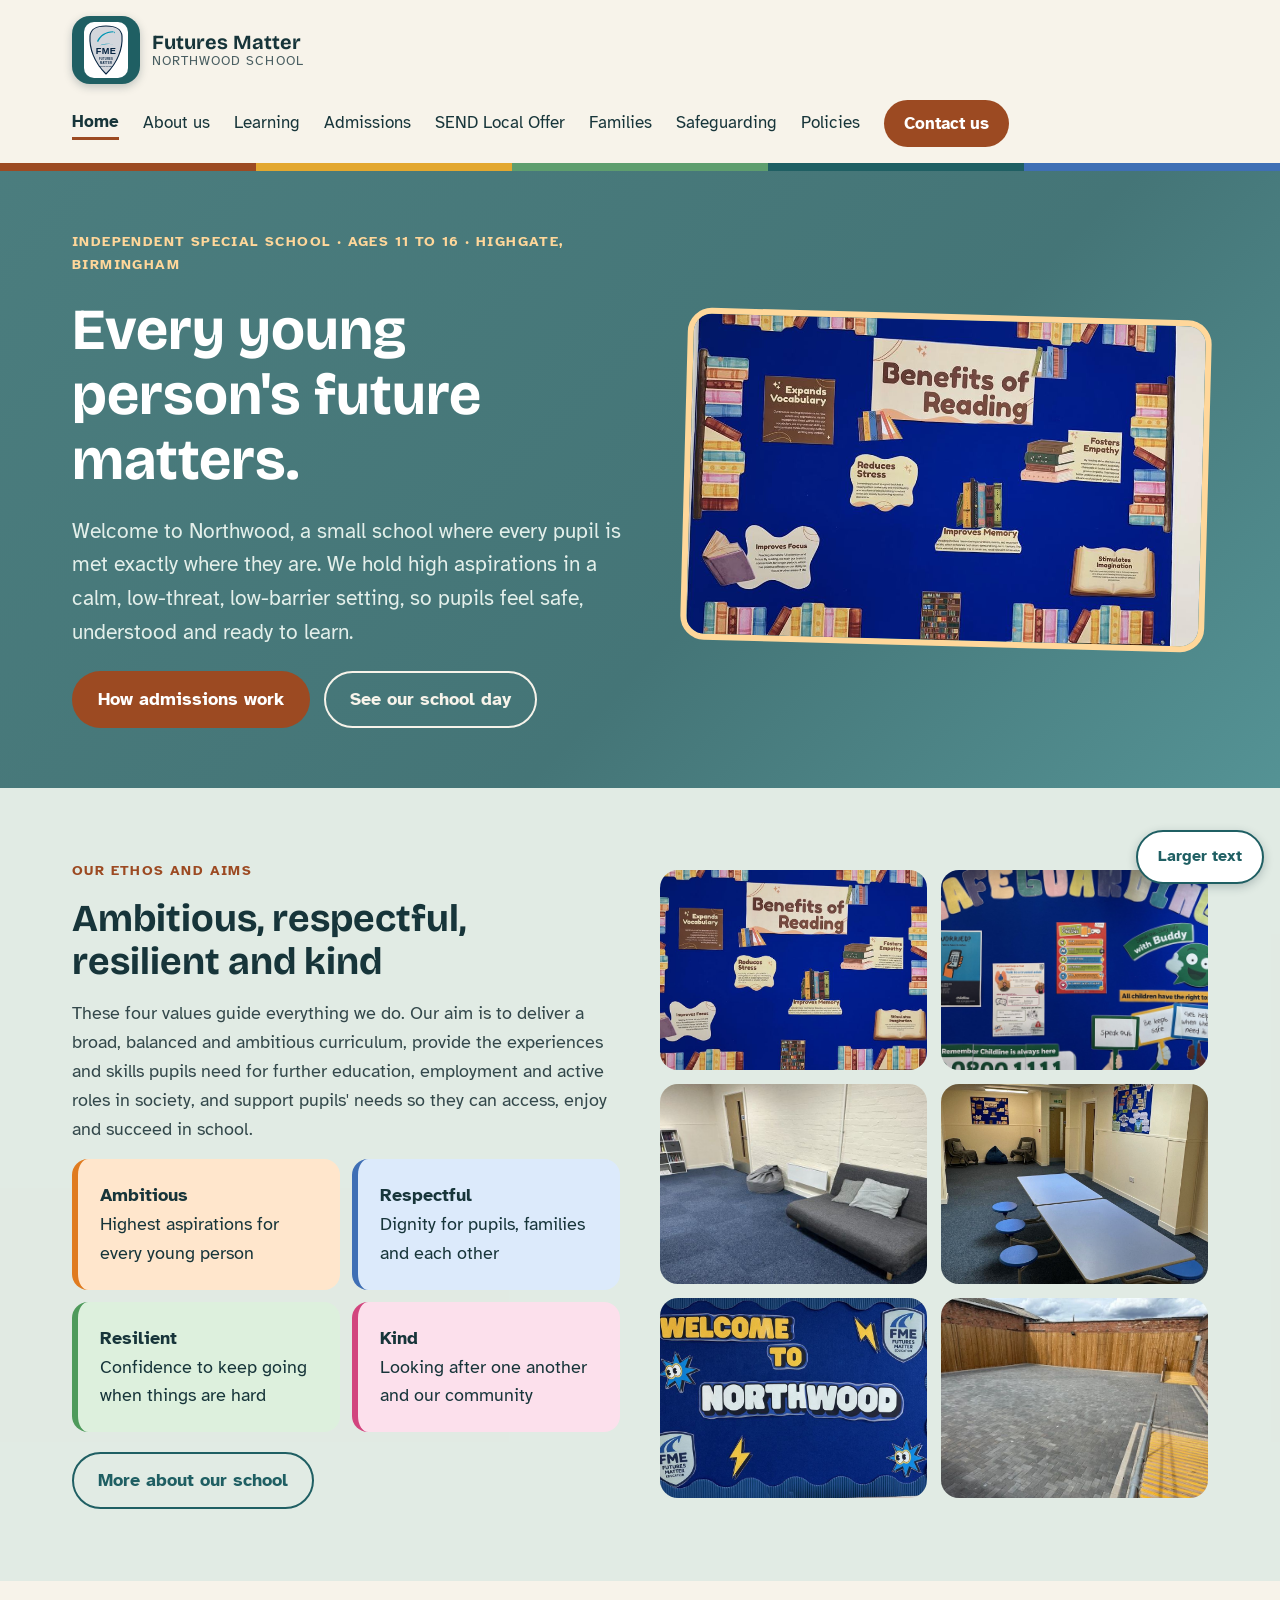
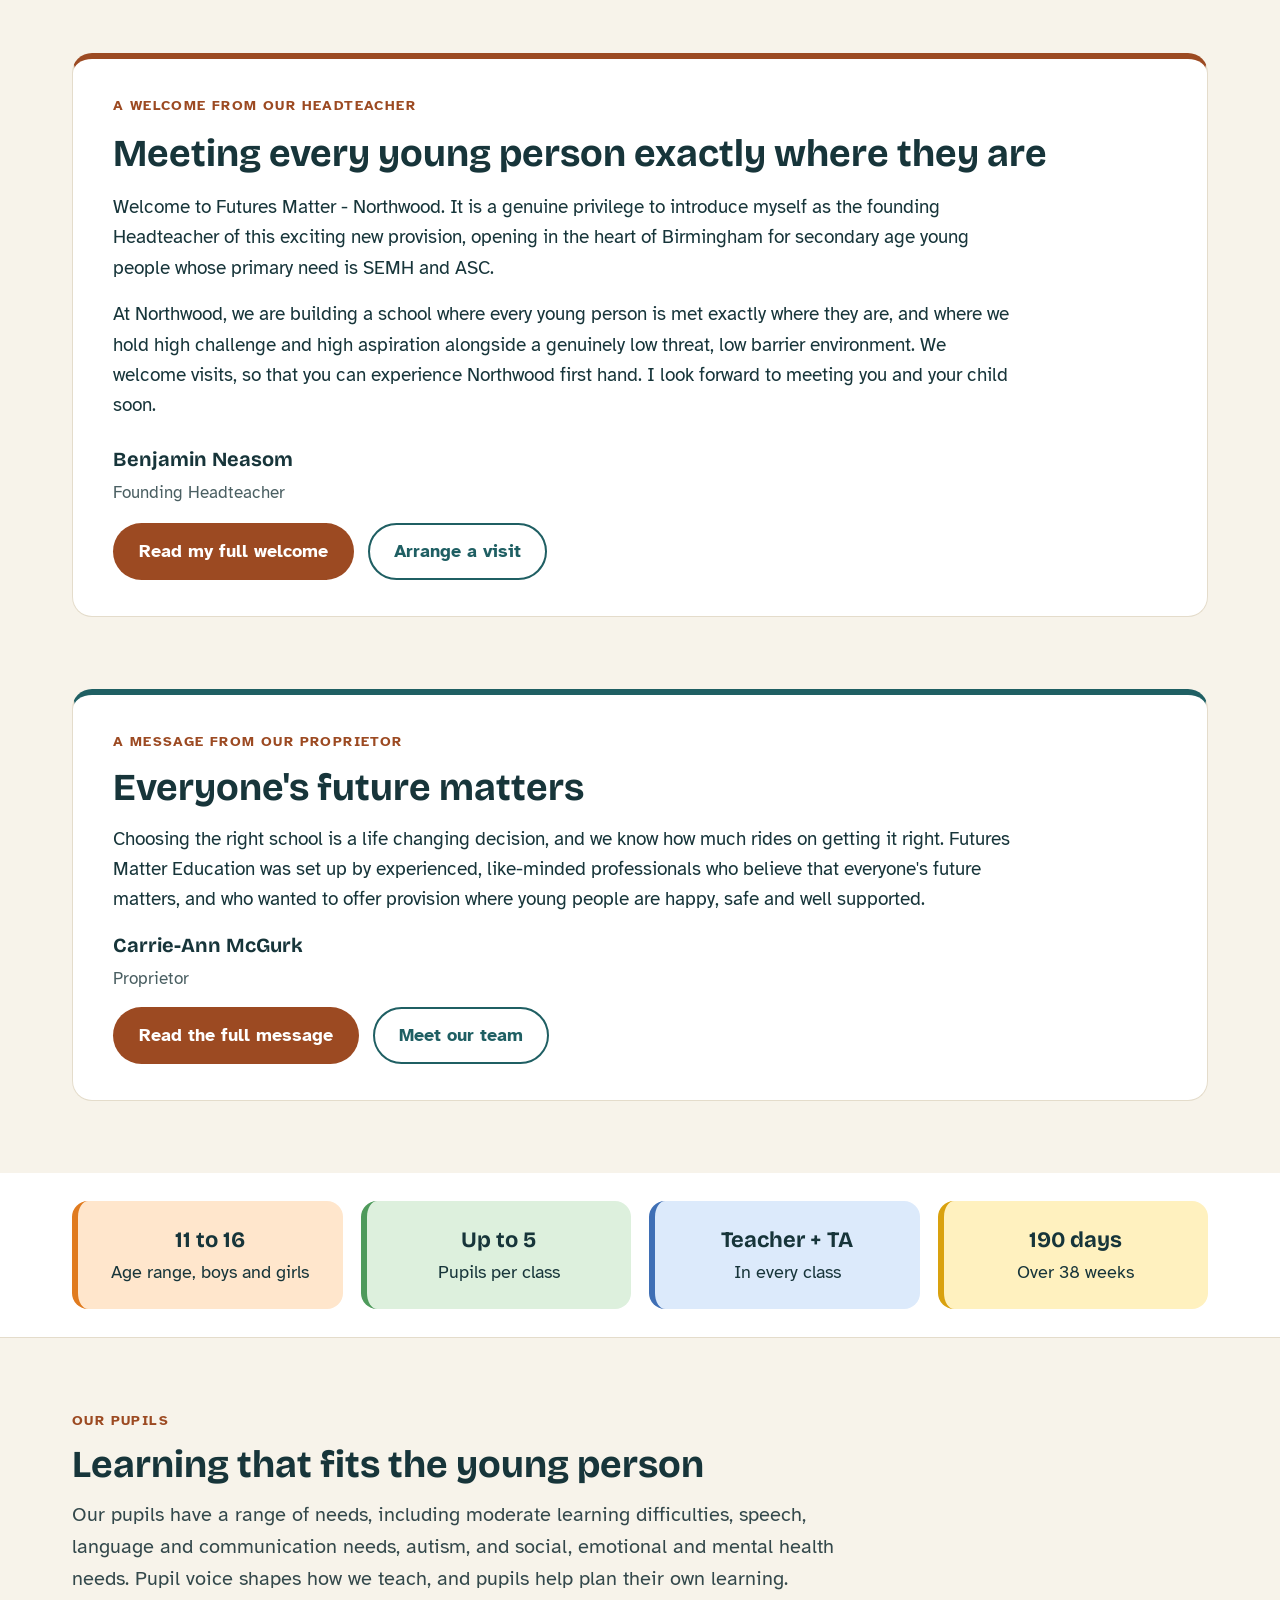
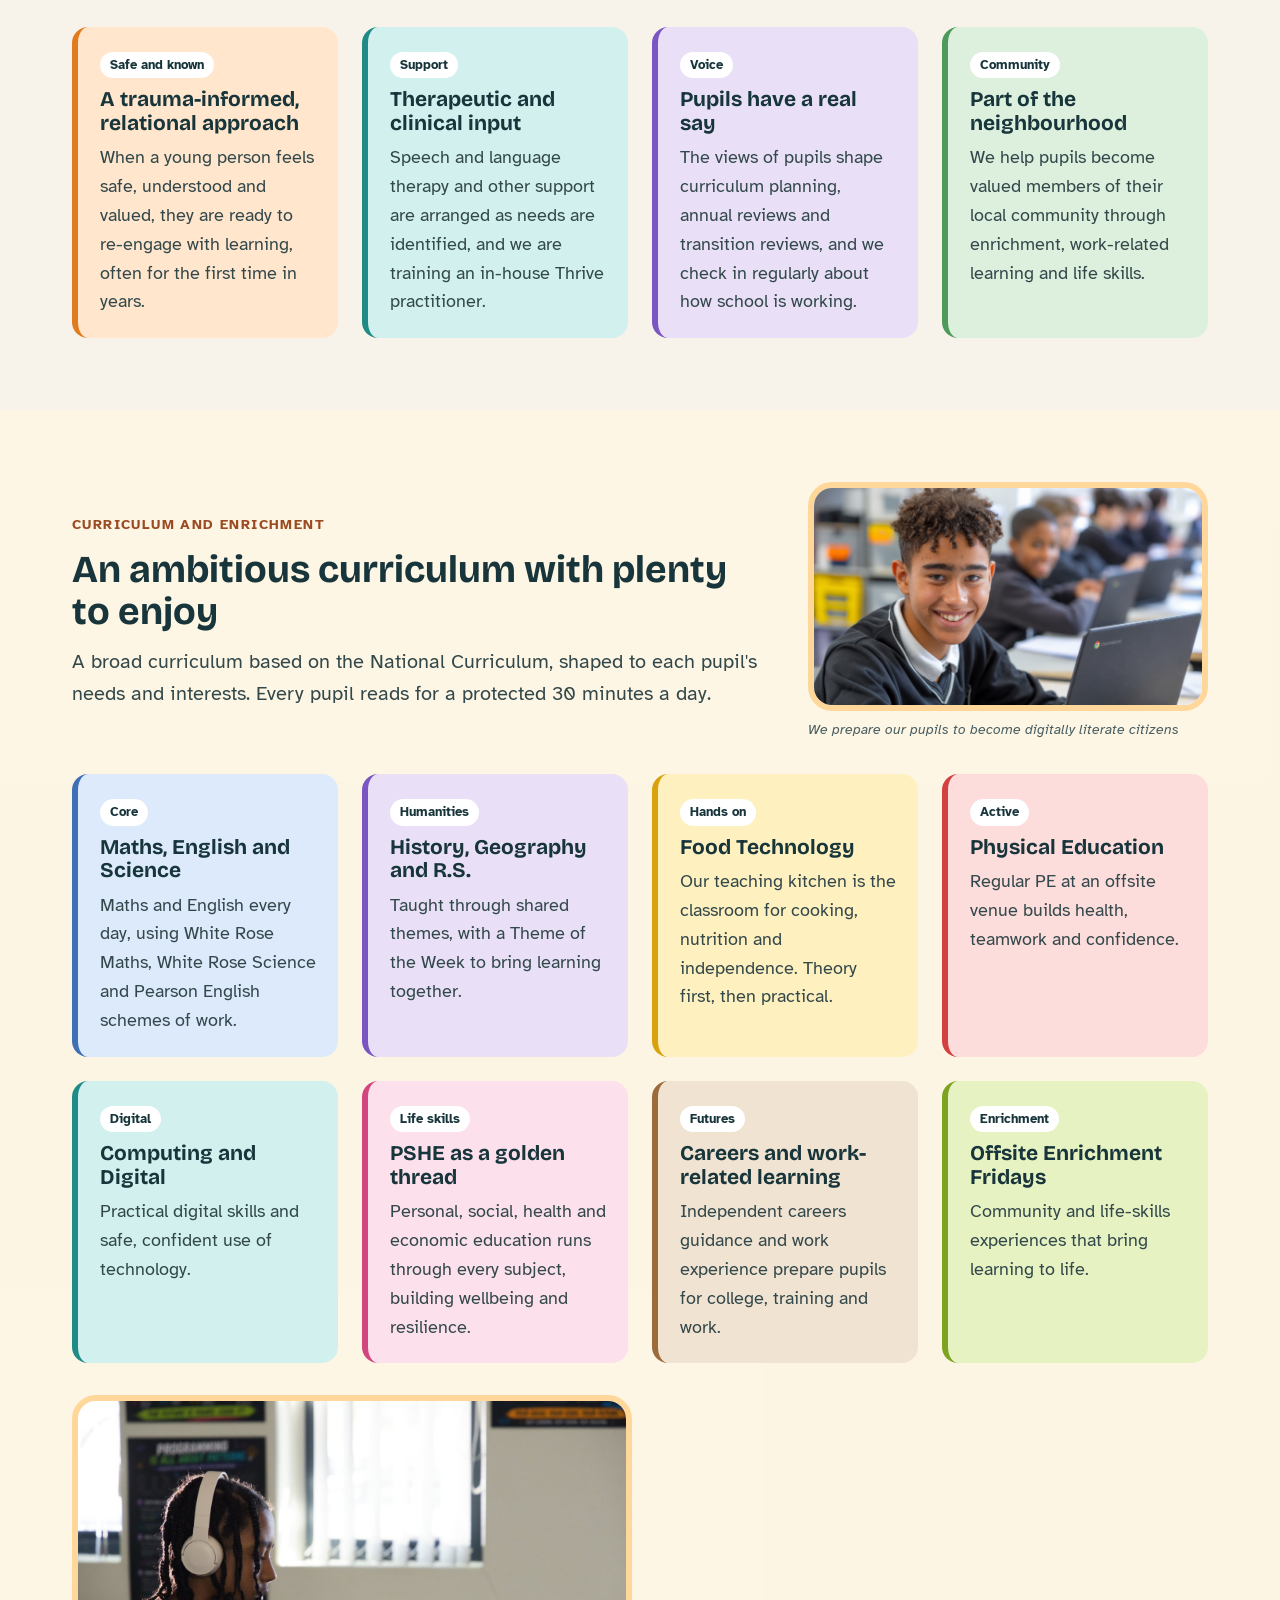
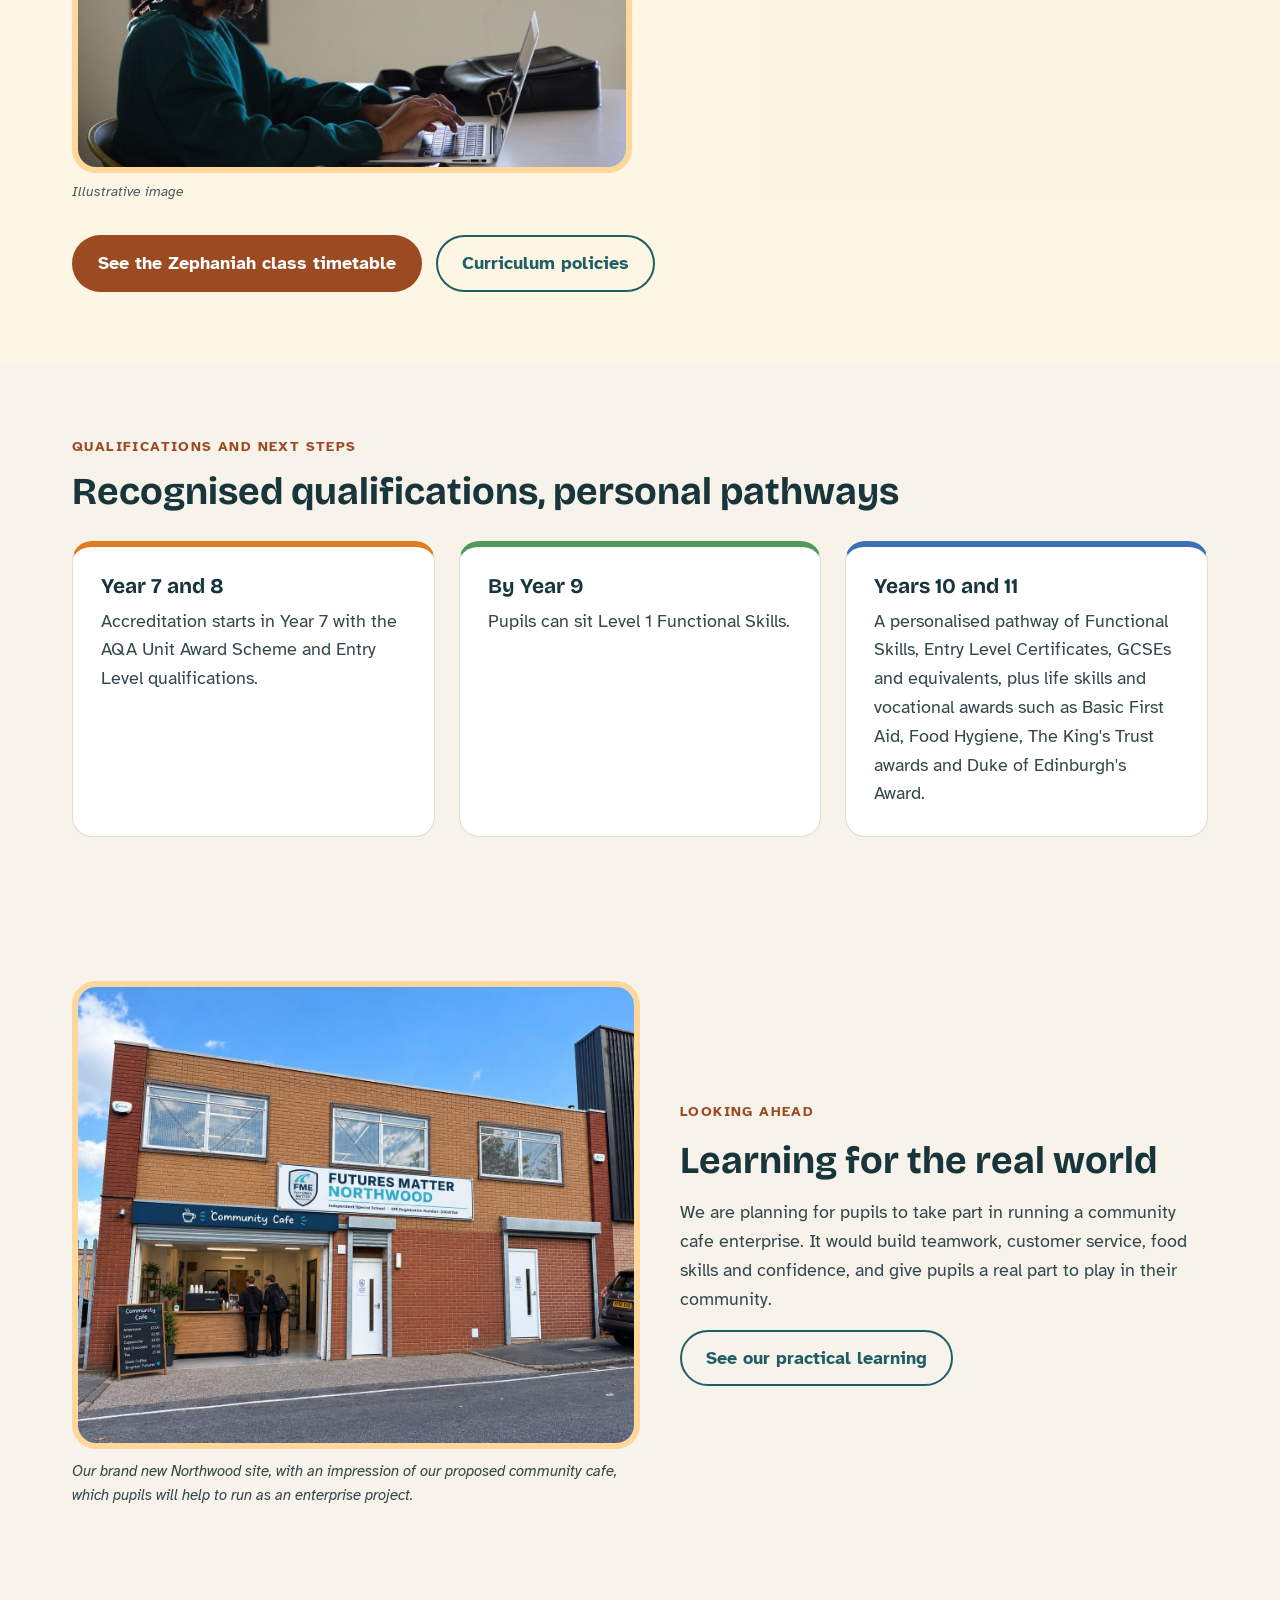
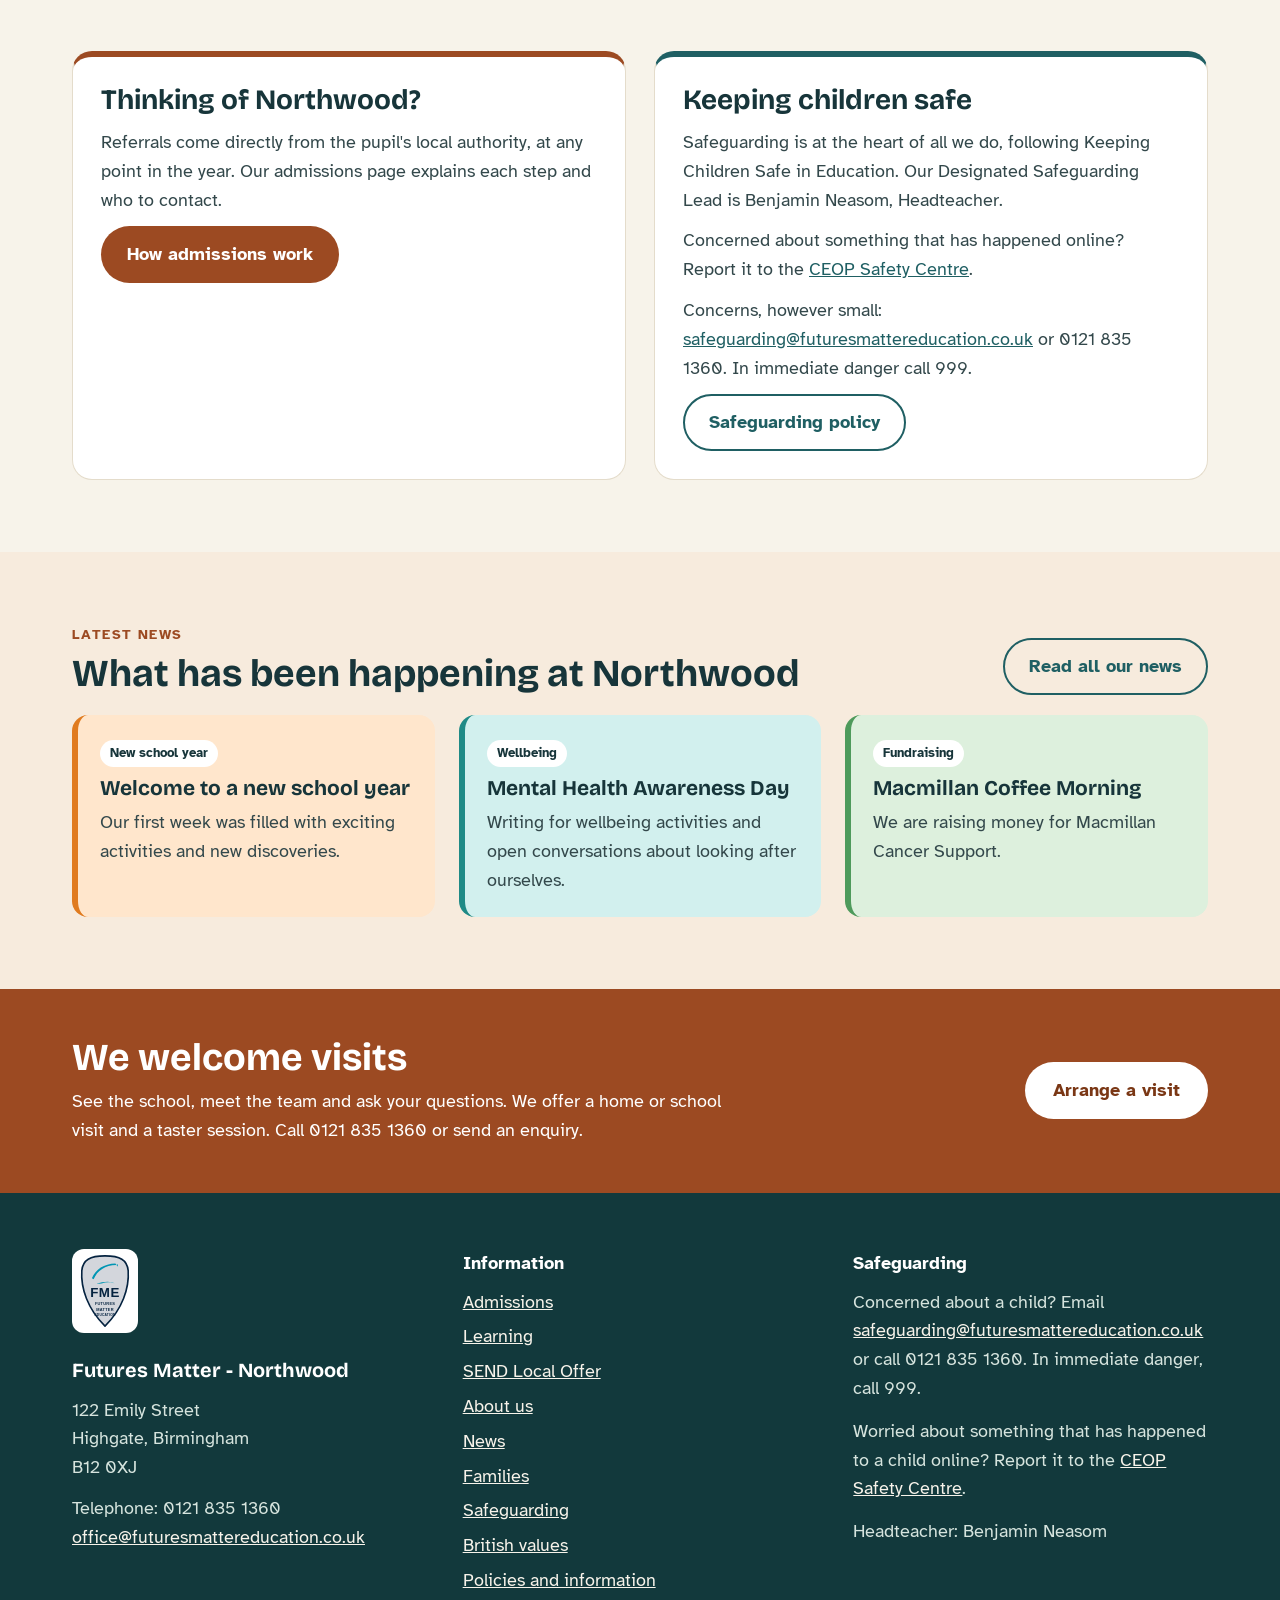
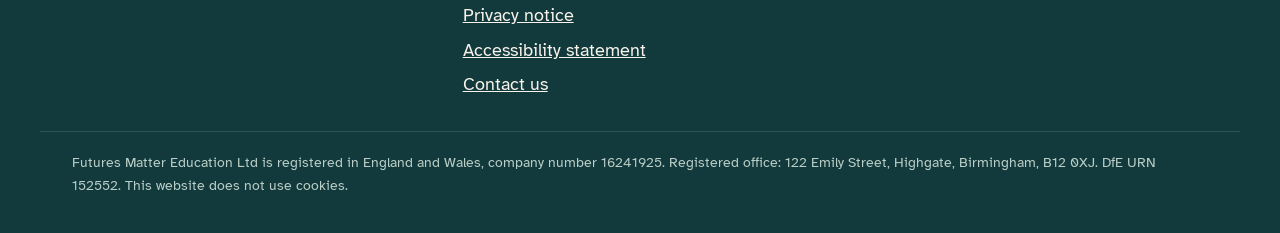
==== commit d7401b8f: "New site design, multi-pages. Refactor folder structure." ====
--- a/index.html
+++ b/index.html
@@ -1,790 +1,701 @@
-<!DOCTYPE html>
-<html lang="en">
-<head>
-    <meta charset=utf8>
-    <meta name=viewport content="width=device-width,initial-scale=1">
-    <meta name="description" content="Futures Matter Education: independent specialist day school in Highgate, Birmingham, for secondary-age pupils, with nurture and academic pathways to GCSEs.">
-    <link rel="stylesheet" href="styles.css">
-    <script src="script.js" defer></script>
-    <title>Futures Matter Education</title>
-    <link rel="icon" type="image/svg" href="resources/images/shield-logo.svg" />
-</head>
-<body>
+<!doctype html>
+<html lang="en-GB">
+  <head>
+    <meta charset="utf-8" />
+    <meta name="viewport" content="width=device-width,initial-scale=1" />
+    <title>Home | Futures Matter Northwood</title>
+    <meta
+      name="description"
+      content="Futures Matter Northwood is an independent special school for pupils aged 11 to 16 in Highgate, Birmingham."
+    />
+    <link rel="preconnect" href="https://fonts.googleapis.com" />
+    <link rel="preconnect" href="https://fonts.gstatic.com" crossorigin />
+    <link
+      rel="stylesheet"
+      href="https://fonts.googleapis.com/css2?family=Atkinson+Hyperlegible:wght@400;700&family=Bricolage+Grotesque:wght@500;700&display=swap"
+    />
+    <link rel="icon" href="resources/Icons/favicon.ico" sizes="any" />
+    <link
+      rel="icon"
+      type="image/png"
+      sizes="32x32"
+      href="resources/Icons/favicon-32.png"
+    />
+    <link rel="apple-touch-icon" href="resources/Icons/apple-touch-icon.png" />
+    <link rel="stylesheet" href="resources/styles/site.css" />
+    <link rel="stylesheet" href="resources/styles/home.css" />
+    <script src="resources/scripts/script.js" defer></script>
+  </head>
+  <body>
+    <a class="skip-link" href="#main">Skip to main content</a>
+    <header class="site-header">
+      <div class="w header-inner block-row-13">
+        <a class="link-text-ink-row" href="index.html"
+          ><span class="label-teal-row-2"
+            ><img
+              alt=""
+              class="image-white-2"
+              height="56"
+              src="resources/images/shield-logo.svg"
+              width="56" /></span
+          ><span class="label-stack-2"
+            ><span class="label-md-2">Futures Matter</span
+            ><span class="label-text-soft-sm">Northwood School</span></span
+          ></a
+        >
+        <button
+          aria-controls="site-nav"
+          aria-expanded="false"
+          class="nav-toggle"
+          type="button"
+        >
+          Menu
+        </button>
+        <nav aria-label="Main" class="site-nav nav-md-row" id="site-nav">
+          <a
+            aria-current="page"
+            class="link-text-ink-edge-accent"
+            href="index.html"
+            >Home</a
+          ><a class="link-text-ink" href="about.html">About us</a
+          ><a class="link-text-ink" href="learning.html">Learning</a
+          ><a class="link-text-ink" href="admissions.html">Admissions</a
+          ><a class="link-text-ink" href="send-local-offer.html"
+            >SEND Local Offer</a
+          ><a class="link-text-ink" href="families.html">Families</a
+          ><a class="link-text-ink" href="safeguarding.html">Safeguarding</a
+          ><a class="link-text-ink" href="policies.html">Policies</a
+          ><a class="link-accent-text-white" href="contact.html">Contact us</a>
+        </nav>
+      </div>
+    </header>
+    <div class="bar" aria-hidden="true"></div>
+    <main id="main" tabindex="-1">
+      <section class="section-gradient-text-cream">
+        <div class="w block-row-7">
+          <div class="block-stack-16">
+            <p class="eyebrow para-text-gold-pale">
+              Independent special school · Ages 11 to 16 · Highgate, Birmingham
+            </p>
+            <h1 class="heading-text-white">
+              Every young person's future matters.
+            </h1>
+            <p class="para-text-hero-text-md">
+              Welcome to Northwood, a small school where every pupil is met
+              exactly where they are. We hold high aspirations in a calm,
+              low-threat, low-barrier setting, so pupils feel safe, understood
+              and ready to learn.
+            </p>
+            <div class="block-row-2">
+              <a class="btn" href="admissions.html">How admissions work</a
+              ><a class="link-text-cream" href="learning.html"
+                >See our school day</a
+              >
+            </div>
+          </div>
+          <div class="block-flex-2">
+            <img
+              alt="A bright blue welcome board reading Welcome to Northwood"
+              class="image-width-height-2"
+              decoding="async"
+              loading="lazy"
+              src="resources/images/welcome-display-board.jpg"
+            />
+          </div>
+        </div>
+      </section>
+      <section class="sec section-alpha-5">
+        <div class="w block-row-14">
+          <div class="block-stack">
+            <p class="eyebrow">Our ethos and aims</p>
+            <h2>Ambitious, respectful, resilient and kind</h2>
+            <p class="muted">
+              These four values guide everything we do. Our aim is to deliver a
+              broad, balanced and ambitious curriculum, provide the experiences
+              and skills pupils need for further education, employment and
+              active roles in society, and support pupils' needs so they can
+              access, enjoy and succeed in school.
+            </p>
+            <div class="block-grid-3">
+              <div class="tc t-orange">
+                <strong>Ambitious</strong><br />Highest aspirations for every
+                young person
+              </div>
+              <div class="tc t-blue">
+                <strong>Respectful</strong><br />Dignity for pupils, families
+                and each other
+              </div>
+              <div class="tc t-green">
+                <strong>Resilient</strong><br />Confidence to keep going when
+                things are hard
+              </div>
+              <div class="tc t-pink">
+                <strong>Kind</strong><br />Looking after one another and our
+                community
+              </div>
+            </div>
+            <p class="para-margin-3">
+              <a class="btn2" href="about.html#ethos">More about our school</a>
+            </p>
+          </div>
+          <div class="block-grid">
+            <img
+              alt="A colourful display on the benefits of reading"
+              class=" image-width-height-4"
+              decoding="async"
+              loading="lazy"
+              src="resources/images/welcome-display-board.jpg"
+            /><img
+              alt="A bright safeguarding display telling pupils that all children have the right to be safe"
+              class=" image-width-height-4"
+              decoding="async"
+              loading="lazy"
+              src="resources/images/safeguarding-display-board.jpg"
+            /><img
+              alt="A calm room with a sofa and a bookcase"
+              class="image-width-height-4"
+              decoding="async"
+              loading="lazy"
+              src="resources/images/calm-breakout-space.jpg"
+            /><img
+              alt="Our nurture and sensory regulation space with grey bean bags"
+              class="image-width-height-4"
+              decoding="async"
+              loading="lazy"
+              src="resources/images/nurture-sensory-space.jpg"
+            /><img
+              alt="Our social dining and breakout space"
+              class="image-width-height-4"
+              decoding="async"
+              loading="lazy"
+              src="resources/images/social-dining-space.jpg"
+            /><img
+              alt="Our outdoor space for breaks and outdoor learning"
+              class="image-width-height-4"
+              decoding="async"
+              loading="lazy"
+              src="resources/images/outdoor-space.jpg"
+            />
+          </div>
+        </div>
+      </section>
+      <section class="sec">
+        <div class="w">
+          <div class="card block-edge-accent-stack">
+            <p class="eyebrow">A welcome from our Headteacher</p>
+            <h2>Meeting every young person exactly where they are</h2>
+            <p class="para-md-2">
+              Welcome to Futures Matter - Northwood. It is a genuine privilege
+              to introduce myself as the founding Headteacher of this exciting
+              new provision, opening in the heart of Birmingham for secondary
+              age young people whose primary need is SEMH and ASC.
+            </p>
+            <p class="para-md-2">
+              At Northwood, we are building a school where every young person is
+              met exactly where they are, and where we hold high challenge and
+              high aspiration alongside a genuinely low threat, low barrier
+              environment. We welcome visits, so that you can experience
+              Northwood first hand. I look forward to meeting you and your child
+              soon.
+            </p>
+            <p class="para-md-5">
+              Benjamin Neasom<br /><span class="label-text-soft-md"
+                >Founding Headteacher</span
+              >
+            </p>
+            <p class="para-row">
+              <a class="btn" href="about.html#welcome">Read my full welcome</a
+              ><a class="btn2" href="contact.html">Arrange a visit</a>
+            </p>
+          </div>
+        </div>
+      </section>
+      <section class="sec section-padding-top">
+        <div class="w">
+          <div class="card block-edge-teal-row-2">
+            <div class="block-stack-11">
+              <p class="eyebrow">A message from our Proprietor</p>
+              <h2>Everyone's future matters</h2>
+              <p class="para-md-2">
+                Choosing the right school is a life changing decision, and we
+                know how much rides on getting it right. Futures Matter
+                Education was set up by experienced, like-minded professionals
+                who believe that everyone's future matters, and who wanted to
+                offer provision where young people are happy, safe and well
+                supported.
+              </p>
+              <p class="para-md-7">
+                Carrie-Ann McGurk<br /><span class="label-text-soft-md"
+                  >Proprietor</span
+                >
+              </p>
+              <p class="para-row">
+                <a class="btn" href="about.html#proprietor"
+                  >Read the full message</a
+                ><a class="btn2" href="about.html#team">Meet our team</a>
+              </p>
+            </div>
+          </div>
+        </div>
+      </section>
+      <section class="section-white-edge-line">
+        <div class="w block-grid-centred">
+          <div class="tc t-orange">
+            <strong class="strong-md">11 to 16</strong><br />Age range, boys and
+            girls
+          </div>
+          <div class="tc t-green">
+            <strong class="strong-md">Up to 5</strong><br />Pupils per class
+          </div>
+          <div class="tc t-blue">
+            <strong class="strong-md">Teacher + TA</strong><br />In every class
+          </div>
+          <div class="tc t-yellow">
+            <strong class="strong-md">190 days</strong><br />Over 38 weeks
+          </div>
+        </div>
+      </section>
+      <section class="sec">
+        <div class="w block-stack-2">
+          <div class="block-row-17">
+            <div class="block-stack-6">
+              <p class="eyebrow">Our pupils</p>
+              <h2>Learning that fits the young person</h2>
+              <p class="lead">
+                Our pupils have a range of needs, including moderate learning
+                difficulties, speech, language and communication needs, autism,
+                and social, emotional and mental health needs. Pupil voice
+                shapes how we teach, and pupils help plan their own learning.
+              </p>
+            </div>
+          </div>
+          <div class="grid">
+            <div class="tc t-orange">
+              <span class="pill label-white">Safe and known</span>
+              <h3 class="heading-margin-top">
+                A trauma-informed, relational approach
+              </h3>
+              <p class="para-text-muted-2">
+                When a young person feels safe, understood and valued, they are
+                ready to re-engage with learning, often for the first time in
+                years.
+              </p>
+            </div>
+            <div class="tc t-teal">
+              <span class="pill label-white">Support</span>
+              <h3 class="heading-margin-top">Therapeutic and clinical input</h3>
+              <p class="para-text-muted-2">
+                Speech and language therapy and other support are arranged as
+                needs are identified, and we are training an in-house Thrive
+                practitioner.
+              </p>
+            </div>
+            <div class="tc t-purple">
+              <span class="pill label-white">Voice</span>
+              <h3 class="heading-margin-top">Pupils have a real say</h3>
+              <p class="para-text-muted-2">
+                The views of pupils shape curriculum planning, annual reviews
+                and transition reviews, and we check in regularly about how
+                school is working.
+              </p>
+            </div>
+            <div class="tc t-green">
+              <span class="pill label-white">Community</span>
+              <h3 class="heading-margin-top">Part of the neighbourhood</h3>
+              <p class="para-text-muted-2">
+                We help pupils become valued members of their local community
+                through enrichment, work-related learning and life skills.
+              </p>
+            </div>
+          </div>
+        </div>
+      </section>
+      <section class="sec section-alpha-6">
+        <div class="w block-stack-2">
+          <div class="block-row-17">
+            <div class="block-stack-6">
+              <p class="eyebrow">Curriculum and enrichment</p>
+              <h2>An ambitious curriculum with plenty to enjoy</h2>
+              <p class="lead">
+                A broad curriculum based on the National Curriculum, shaped to
+                each pupil's needs and interests. Every pupil reads for a
+                protected 30 minutes a day.
+              </p>
+            </div>
+            <figure class="block-flex-margin">
+              <img
+                alt="Smiling pupils with Chromebooks in an ICT suite"
+                class="image-width-height-3"
+                decoding="async"
+                loading="lazy"
+                src="resources/images/digital-literacy.png"
+              />
+              <figcaption class="block-text-soft-sm-2">
+                We prepare our pupils to become digitally literate citizens
+              </figcaption>
+            </figure>
+          </div>
+          <div class="grid">
+            <div class="tc t-blue">
+              <span class="pill label-white">Core</span>
+              <h3 class="heading-margin-top">Maths, English and Science</h3>
+              <p class="para-text-muted-2">
+                Maths and English every day, using White Rose Maths, White Rose
+                Science and Pearson English schemes of work.
+              </p>
+            </div>
+            <div class="tc t-purple">
+              <span class="pill label-white">Humanities</span>
+              <h3 class="heading-margin-top">History, Geography and R.S.</h3>
+              <p class="para-text-muted-2">
+                Taught through shared themes, with a Theme of the Week to bring
+                learning together.
+              </p>
+            </div>
+            <div class="tc t-yellow">
+              <span class="pill label-white">Hands on</span>
+              <h3 class="heading-margin-top">Food Technology</h3>
+              <p class="para-text-muted-2">
+                Our teaching kitchen is the classroom for cooking, nutrition and
+                independence. Theory first, then practical.
+              </p>
+            </div>
+            <div class="tc t-red">
+              <span class="pill label-white">Active</span>
+              <h3 class="heading-margin-top">Physical Education</h3>
+              <p class="para-text-muted-2">
+                Regular PE at an offsite venue builds health, teamwork and
+                confidence.
+              </p>
+            </div>
+            <div class="tc t-teal">
+              <span class="pill label-white">Digital</span>
+              <h3 class="heading-margin-top">Computing and Digital</h3>
+              <p class="para-text-muted-2">
+                Practical digital skills and safe, confident use of technology.
+              </p>
+            </div>
+            <div class="tc t-pink">
+              <span class="pill label-white">Life skills</span>
+              <h3 class="heading-margin-top">PSHE as a golden thread</h3>
+              <p class="para-text-muted-2">
+                Personal, social, health and economic education runs through
+                every subject, building wellbeing and resilience.
+              </p>
+            </div>
+            <div class="tc t-tan">
+              <span class="pill label-white">Futures</span>
+              <h3 class="heading-margin-top">
+                Careers and work-related learning
+              </h3>
+              <p class="para-text-muted-2">
+                Independent careers guidance and work experience prepare pupils
+                for college, training and work.
+              </p>
+            </div>
+            <div class="tc t-lime">
+              <span class="pill label-white">Enrichment</span>
+              <h3 class="heading-margin-top">Offsite Enrichment Fridays</h3>
+              <p class="para-text-muted-2">
+                Community and life-skills experiences that bring learning to
+                life.
+              </p>
+            </div>
+          </div>
+          <div class="block-row-12">
+            <figure class="block-flex-margin-2">
+              <img
+                alt="A pupil wearing headphones and typing on a laptop"
+                class=" image-width-height-3"
+                decoding="async"
+                loading="lazy"
+                src="resources/images/pupil-with-headphones.jpg"
+              />
+              <figcaption class="block-text-soft-sm-2">
+                Illustrative image
+              </figcaption>
+            </figure>
+          </div>
+          <p class="block-row-2">
+            <a class="btn" href="learning.html"
+              >See the Zephaniah class timetable</a
+            ><a class="btn2" href="policies.html#curriculum"
+              >Curriculum policies</a
+            >
+          </p>
+        </div>
+      </section>
+      <section class="sec">
+        <div class="w block-stack-5">
+          <div class="block-stack-15">
+            <p class="eyebrow">Qualifications and next steps</p>
+            <h2>Recognised qualifications, personal pathways</h2>
+          </div>
+          <div class="grid">
+            <div class="card block-edge-orange">
+              <h3>Year 7 and 8</h3>
+              <p class="muted para-margin-top-3">
+                Accreditation starts in Year 7 with the AQA Unit Award Scheme
+                and Entry Level qualifications.
+              </p>
+            </div>
+            <div class="card block-edge-green">
+              <h3>By Year 9</h3>
+              <p class="muted para-margin-top-3">
+                Pupils can sit Level 1 Functional Skills.
+              </p>
+            </div>
+            <div class="card block-edge-blue">
+              <h3>Years 10 and 11</h3>
+              <p class="muted para-margin-top-3">
+                A personalised pathway of Functional Skills, Entry Level
+                Certificates, GCSEs and equivalents, plus life skills and
+                vocational awards such as Basic First Aid, Food Hygiene, The
+                King's Trust awards and Duke of Edinburgh's Award.
+              </p>
+            </div>
+          </div>
+        </div>
+      </section>
+      <section class="sec">
+        <div class="w block-row-14">
+          <figure class="block-flex-margin-3">
+            <img
+              alt="The front of Futures Matter - Northwood with a community cafe"
+              class=" image-width-height-3"
+              decoding="async"
+              loading="lazy"
+              src="resources/images/building-with-coffee-shop.jpg"
+            />
+            <figcaption class="block-text-muted-sm">
+              Our brand new Northwood site, with an impression of our proposed
+              community cafe, which pupils will help to run as an enterprise
+              project.
+            </figcaption>
+          </figure>
+          <div class="block-stack">
+            <p class="eyebrow">Looking ahead</p>
+            <h2>Learning for the real world</h2>
+            <p class="muted">
+              We are planning for pupils to take part in running a community
+              cafe enterprise. It would build teamwork, customer service, food
+              skills and confidence, and give pupils a real part to play in
+              their community.
+            </p>
+            <p>
+              <a class="btn2" href="learning.html"
+                >See our practical learning</a
+              >
+            </p>
+          </div>
+        </div>
+      </section>
+      <section class="sec">
+        <div class="w block-grid-6">
+          <div class="card block-edge-accent-stack-3">
+            <h2 class="heading-lg-6">Thinking of Northwood?</h2>
+            <p class="muted">
+              Referrals come directly from the pupil's local authority, at any
+              point in the year. Our admissions page explains each step and who
+              to contact.
+            </p>
+            <p><a class="btn" href="admissions.html">How admissions work</a></p>
+          </div>
+          <div class="card block-edge-teal-stack">
+            <h2 class="heading-lg-6">Keeping children safe</h2>
+            <p class="muted">
+              Safeguarding is at the heart of all we do, following Keeping
+              Children Safe in Education. Our Designated Safeguarding Lead is
+              Benjamin Neasom, Headteacher.
+            </p>
+            <p class="muted">
+              Concerned about something that has happened online? Report it to
+              the
+              <a
+                href="https://www.ceop.police.uk/safety-centre/"
+                rel="noopener"
+                target="_blank"
+                >CEOP Safety Centre</a
+              >.
+            </p>
+            <p class="muted para-overflow-wrap">
+              Concerns, however small:
+              <a href="mailto:safeguarding@futuresmattereducation.co.uk"
+                >safeguarding@futuresmattereducation.co.uk</a
+              >
+              or 0121 835 1360. In immediate danger call 999.
+            </p>
+            <p>
+              <a class="btn2" href="policies.html#safeguarding"
+                >Safeguarding policy</a
+              >
+            </p>
+          </div>
+        </div>
+      </section>
+      <section class="sec section-peach">
+        <div class="w block-stack-14">
+          <div class="block-row-4">
+            <div>
+              <p class="eyebrow">Latest news</p>
+              <h2 class="heading-margin-top-2">
+                What has been happening at Northwood
+              </h2>
+            </div>
+            <a class="btn2" href="news.html">Read all our news</a>
+          </div>
+          <div class="grid block-grid-template-columns-2">
+            <div class="tc t-orange">
+              <span class="pill label-white">New school year</span>
+              <h3 class="heading-margin-top">Welcome to a new school year</h3>
+              <p class="para-text-muted-2">
+                Our first week was filled with exciting activities and new
+                discoveries.
+              </p>
+            </div>
+            <div class="tc t-teal">
+              <span class="pill label-white">Wellbeing</span>
+              <h3 class="heading-margin-top">Mental Health Awareness Day</h3>
+              <p class="para-text-muted-2">
+                Writing for wellbeing activities and open conversations about
+                looking after ourselves.
+              </p>
+            </div>
+            <div class="tc t-green">
+              <span class="pill label-white">Fundraising</span>
+              <h3 class="heading-margin-top">Macmillan Coffee Morning</h3>
+              <p class="para-text-muted-2">
+                We are raising money for Macmillan Cancer Support.
+              </p>
+            </div>
+          </div>
+        </div>
+      </section>
+      <section class="section-accent-text-white">
+        <div class="w block-row-8">
+          <div>
+            <h2 class="heading-text-white">We welcome visits</h2>
+            <p class="para-margin-top-max-width">
+              See the school, meet the team and ask your questions. We offer a
+              home or school visit and a taster session. Call 0121 835 1360 or
+              send an enquiry.
+            </p>
+          </div>
+          <a class="link-white-text-brown" href="contact.html"
+            >Arrange a visit</a
+          >
+        </div>
+      </section>
+    </main>
+    <footer class="site-footer">
+      <div class="w block-grid-2">
+        <div>
+          <img
+            alt="Futures Matter Education"
+            class="image-white"
+            decoding="async"
+            src="resources/images/shield-logo.svg"
+          />
+          <p class="para-md-11">Futures Matter - Northwood</p>
+          <p class="para-text-mist-3">
+            122 Emily Street<br />Highgate, Birmingham<br />B12 0XJ
+          </p>
+          <p class="para-text-mist-2">
+            Telephone: 0121 835 1360<br /><a
+              class="link-text-cream-2"
+              href="mailto:office@futuresmattereducation.co.uk"
+              >office@futuresmattereducation.co.uk</a
+            >
+          </p>
+        </div>
+        <div>
+          <p class="para-margin-font-weight">Information</p>
+          <ul class="list-stack-2">
+            <li>
+              <a class="link-text-cream-3" href="admissions.html">Admissions</a>
+            </li>
+            <li>
+              <a class="link-text-cream-3" href="learning.html">Learning</a>
+            </li>
+            <li>
+              <a class="link-text-cream-3" href="send-local-offer.html"
+                >SEND Local Offer</a
+              >
+            </li>
+            <li><a class="link-text-cream-3" href="about.html">About us</a></li>
+            <li><a class="link-text-cream-3" href="news.html">News</a></li>
+            <li>
+              <a class="link-text-cream-3" href="families.html">Families</a>
+            </li>
+            <li>
+              <a class="link-text-cream-3" href="safeguarding.html"
+                >Safeguarding</a
+              >
+            </li>
+            <li>
+              <a class="link-text-cream-3" href="british-values.html"
+                >British values</a
+              >
+            </li>
+            <li>
+              <a class="link-text-cream-3" href="policies.html"
+                >Policies and information</a
+              >
+            </li>
+            <li>
+              <a class="link-text-cream-3" href="privacy.html"
+                >Privacy notice</a
+              >
+            </li>
+            <li>
+              <a class="link-text-cream-3" href="accessibility.html"
+                >Accessibility statement</a
+              >
+            </li>
+            <li>
+              <a class="link-text-cream-3" href="contact.html">Contact us</a>
+            </li>
+          </ul>
+        </div>
+        <div>
+          <p class="para-margin-font-weight">Safeguarding</p>
+          <p class="para-text-mist-4">
+            Concerned about a child? Email
+            <a
+              class="link-text-cream-3"
+              href="mailto:safeguarding@futuresmattereducation.co.uk"
+              >safeguarding@futuresmattereducation.co.uk</a
+            >
+            or call 0121 835 1360. In immediate danger, call 999.
+          </p>
+          <p class="para-text-mist">
+            Worried about something that has happened to a child online? Report
+            it to the
+            <a
+              class="link-text-cream-3"
+              href="https://www.ceop.police.uk/safety-centre/"
+              rel="noopener"
+              target="_blank"
+              >CEOP Safety Centre</a
+            >.
+          </p>
+          <p class="para-text-mist">Headteacher: Benjamin Neasom</p>
+        </div>
+      </div>
+      <div class="w block-text-mist-dark-edge-teal-dark-sm">
+        Futures Matter Education Ltd is registered in England and Wales, company
+        number 16241925. Registered office: 122 Emily Street, Highgate,
+        Birmingham, B12 0XJ. DfE URN 152552. This website does not use cookies.
+      </div>
+    </footer>
 
-<a class="skip-link" href="#news">Skip to main content</a>
-<nav class="nav">
-  <div class="nav-inner">
-    <div class="brand">
-          <img src="resources/images/logo-header.jpg" alt="Futures Matter Education logo" loading="lazy">
-      <span>Futures Matter<small>Northwood &middot; Birmingham</small></span>
-    </div>
-    <ul class="nav-links">
-      <li><a href="#about">About</a></li>
-      <li><a href="#approach">Our Approach</a></li>
-      <li><a href="#curriculum">Curriculum</a></li>
-      <li><a href="#staff">Staff</a></li>
-      <li><a href="#safeguarding">Safeguarding</a></li>
-      <li><a href="#school-day">School Day</a></li>
-      <li><a href="#admissions">Admissions</a></li>
-      <li><a href="#news">News</a></li>
-      <li><a href="#policies">Policies</a></li>
-      <li><a href="#contact">Contact</a></li>
-    </ul>
-    <a class="nav-cta" href="#contact">Make an Enquiry</a>
-  </div>
-</nav>
-
-<header class="hero">
-      <img class="hero-photo" src="resources/images/hero-building-photo.jpg" alt="Futures Matter Northwood school building on Emily Street, Highgate, Birmingham" loading="lazy">
-  <div class="hero-band">
-    <div class="wrap hero-inner">
-      <div>
-        <h1 class="tagline"><span class="thin">Independent Specialist Day School</span>Futures Matter Northwood</h1>
-        <div class="opening-tag">Now Open</div>
-      </div>
-          <div class="hero-logo-wrap"><img src="resources/images/shield-logo.jpg" alt="FME shield logo" loading="lazy"></div>
-    </div>
-  </div>
-</header>
-
-<div class="stats">
-  <div class="wrap stats-inner">
-    <div class="stat"><div class="lbl">Ages</div><div class="val">11 to 16, mixed cohort</div></div>
-    <div class="stat"><div class="lbl">We support</div><div class="val">SEMH, ASC &amp; associated needs</div></div>
-    <div class="stat"><div class="lbl">Class size</div><div class="val">Up to 5 pupils</div></div>
-    <div class="stat"><div class="lbl">School year</div><div class="val">38 weeks / 190 days</div></div>
-    <div class="stat"><div class="lbl">Curriculum</div><div class="val">National Curriculum, Entry Levels, Functional Skills &amp; GCSEs</div></div>
-  </div>
-</div>
-
-<section class="block" id="news">
-  <div class="wrap">
-    <div class="section-head">
-      <p class="kicker">News</p>
-      <h2>Latest news.</h2>
-    </div>
-    <div class="news-grid">
-      <div>
-        <div class="news-list" id="news-list" aria-live="polite"></div>
-        <button type="button" class="news-more" id="news-more" hidden>Show older news</button>
-      </div>
-      <aside class="prospectus-card">
-        <p class="kicker">Prospectus 2026</p>
-        <h3>Our prospectus</h3>
-        <p>Everything about Futures Matter Northwood in one document: our approach, curriculum, school day and how to apply. PDF, about 11 MB.</p>
-            <a class="policy-btn" href="resources/prospectus/futures-matter-northwood-prospectus-2026.pdf" target="_blank" rel="noopener">View or save the prospectus (PDF)</a>
-        <p class="pros-note">A paper copy is free on request from the school office.</p>
-      </aside>
-    </div>
-  </div>
-</section>
-
-<section class="block" id="about">
-  <div class="wrap">
-    <div class="split">
-      <div>
-        <p class="kicker">A Fresh Start</p>
-        <h2 style="font-size:clamp(1.5rem,2.3vw,2rem); margin:0 0 16px;">A fresh start for secondary&#8209;age pupils.</h2>
-        <p style="color:var(--ink-soft);">Choosing the right school for any child is a life changing decision, and we know how much rides on getting it right. Futures Matter Northwood is a DfE&#8209;registered, independent, specialist day school in Highgate, Birmingham, providing high quality education for boys and girls aged 11 to 16. Pupils have a range of needs, including moderate learning difficulties, speech, language and communication difficulties, autism, and social, emotional and mental health needs.</p>
-        <p style="color:var(--ink-soft);">Futures Matter Education Ltd was set up by a group of highly experienced, like&#8209;minded professionals, well known for supporting children and young people with a range of needs. Our company name reflects what we firmly believe: that everyone's future matters.</p>
-        <p style="color:var(--ink-soft);">We know that sourcing suitable education can be a huge challenge for parents, carers and local authorities. Sometimes the right provision is full, or does not yet exist. Our solution was to set up a new service, so individuals can access relevant learning while being supported to attend or return to school.</p>
-        <p style="color:var(--ink-soft); margin-bottom:20px;">We aim to:</p>
-        <ul class="check-list">
-          <li><svg class="tick" width="18" height="18" viewBox="0 0 18 18"><circle cx="9" cy="9" r="9"/><path d="M5 9.5 L7.5 12 L13 6" stroke-width="1.6" fill="none" stroke-linecap="round" stroke-linejoin="round"/></svg>Deliver a broad, balanced and ambitious curriculum, differentiated to individual needs and interests</li>
-          <li><svg class="tick" width="18" height="18" viewBox="0 0 18 18"><circle cx="9" cy="9" r="9"/><path d="M5 9.5 L7.5 12 L13 6" stroke-width="1.6" fill="none" stroke-linecap="round" stroke-linejoin="round"/></svg>Provide the experiences and skills pupils need for their next stage of life: further education, employment, and active roles in society</li>
-          <li><svg class="tick" width="18" height="18" viewBox="0 0 18 18"><circle cx="9" cy="9" r="9"/><path d="M5 9.5 L7.5 12 L13 6" stroke-width="1.6" fill="none" stroke-linecap="round" stroke-linejoin="round"/></svg>Support pupils' needs so they can access, enjoy and succeed in school</li>
-          <li><svg class="tick" width="18" height="18" viewBox="0 0 18 18"><circle cx="9" cy="9" r="9"/><path d="M5 9.5 L7.5 12 L13 6" stroke-width="1.6" fill="none" stroke-linecap="round" stroke-linejoin="round"/></svg>Ensure staff are well supported to deliver excellent education, through ongoing professional development</li>
-        </ul>
-      </div>
-      <div>
-        <figure class="photo-card">
-              <img src="resources/images/teaching-room.jpg" alt="Pupils working at desks in a Futures Matter Northwood teaching room" loading="lazy">
-          <figcaption>One of our teaching rooms at Futures Matter Northwood</figcaption>
-        </figure>
-        <div class="table-wrap" style="margin-top:24px;">
-          <table class="data-table kv">
-            <tr><td>Unique Reference Number (URN)</td><td>152552</td></tr>
-            <tr><td>Registered as</td><td>Independent special school for pupils aged 11 to 16 with SEND (cognitive and learning needs, SLCN, ASD and SEMH)</td></tr>
-            <tr><td>Class size</td><td>Up to 5 pupils, with a Teacher/Instructor and Teaching Assistant in every class</td></tr>
-            <tr><td>School year</td><td>190 days across 38 weeks, following Birmingham City Council term dates</td></tr>
-          </table>
-        </div>
-      </div>
-    </div>
-  </div>
-</section>
-
-<section class="block" style="padding-top:10px;">
-  <div class="wrap">
-    <div class="voices">
-      <div class="welcome">
-        <div class="quote-mark">&ldquo;</div>
-        <div>
-          <blockquote>I bring 20 years of experience in SEMH and specialist education, including headship of a specialist therapeutic school and leadership of trauma informed, relational practice across integrated education, care and clinical teams. At Northwood, we are building something different: a school where every young person is met exactly where they are, regardless of prior attainment, and where we hold high challenge and high aspiration alongside a genuinely low threat, low barrier environment. These are not opposites, and together they are what allows young people to truly engage.</blockquote>
-          <p class="welcome-sub">Our staff team is trained in trauma informed, relational practice. That means we put a pupil's emotional needs first, not as an alternative to learning, but as the route back into it. We welcome visits to our provision, so that you can experience Northwood first hand.</p>
-          <div class="attrib"><strong>Benjamin Neasom</strong>Founding Headteacher, Designated Safeguarding Lead (DSL) and Designated Teacher for Looked After Children, Futures Matter Northwood</div>
-        </div>
-      </div>
-      <div class="welcome welcome-alt">
-        <div class="quote-mark">&ldquo;</div>
-        <div>
-          <blockquote>Your decision to choose our school will be supported by us throughout your child's time at Futures Matter Northwood. We will work closely with you, as parents, carers and local authorities, to help confirm your decision was the right one.</blockquote>
-          <div class="attrib"><strong>Carrie&#8209;Ann McGurk</strong>Proprietor</div>
-        </div>
-      </div>
-    </div>
-  </div>
-</section>
-
-<section class="block story-wrap">
-  <div class="wrap">
-    <div class="story-inner">
-      <div>
-        <p class="kicker">The Story of Our Building</p>
-        <h2 style="font-size:clamp(1.5rem,2.3vw,2rem); margin:0 0 18px;">Every building has a story. Ours is still being written.</h2>
-        <figure class="photo-card photo-card__large" style="border-color:var(--gold);">
-              <img src="resources/images/northwood-engineering-history.jpg" alt="Northwood Engineering at work at 122 Emily Street, and its machinery moving on to a new chapter" loading="lazy">
-          <figcaption>Northwood Engineering at work at 122 Emily Street, and its machinery moving on to a new chapter.</figcaption>
-        </figure>
-      </div>
-      <div>
-        <p>For generations, 122 Emily Street has been part of our family, originally home to Northwood Engineering Company (B'ham) Limited, a family&#8209;run British engineering business established in Birmingham in 1985. For nearly 40 years, this building was a place of industry, skill and endeavour: precision milling, drilling and turning, built on craftsmanship, accuracy and hard work. Those values have never left the building.</p>
-        <p>As the engineering chapter came to a close, our family was determined that the building should not simply be sold and its history forgotten. Where it once helped manufacture precision components, it is now a place for shaping something even more important: young people's futures. The machinery and workshops have given way to classrooms and learning spaces, but the underlying principles remain remarkably similar: patience, precision, perseverance, practical skills, pride in achievement, and the understanding that every individual has potential when given the right tools and support.</p>
-        <blockquote>The purpose may have changed, but the ambition has not: to create, to develop, to take pride in what we do, and to build something that lasts.</blockquote>
-        <div class="attrib"><strong>Rick Asthana</strong>Co&#8209;Founder</div>
-      </div>
-    </div>
-  </div>
-</section>
-
-<section class="block" id="approach">
-  <div class="wrap">
-    <div class="section-head">
-      <p class="kicker">Our Vision, Ethos &amp; Values</p>
-      <h2>Developing pupils as individuals, in an environment that is both enjoyable and safe.</h2>
-      <p>Our aim is for learners to fully invest in the learning experience, because they see what's in it for them, and to embrace opportunities that help them succeed in life beyond school. At all Key Stages, our curriculum is structured to help learners secure success academically, personally, developmentally and in life beyond school.</p>
-    </div>
-    <div class="values-grid">
-      <div class="value-card">
-        <div class="icon icon-navy"><svg width="22" height="22" viewBox="0 0 22 22"><path d="M11 2 L13.5 8.2 L20 8.7 L15 13 L16.6 19.5 L11 16 L5.4 19.5 L7 13 L2 8.7 L8.5 8.2 Z"/></svg></div>
-        <h3>Ambitious</h3>
-        <p>Highest aspirations for every young person, whatever their starting point.</p>
-      </div>
-      <div class="value-card">
-        <div class="icon icon-teal"><svg width="22" height="22" viewBox="0 0 22 22" fill="none"><circle cx="8" cy="8" r="3.2"/><circle cx="15.5" cy="9" r="2.4"/><path d="M2.5 19c0-3.3 2.6-5.8 5.5-5.8s5.5 2.5 5.5 5.8"/><path d="M13.5 19c0-2.4 1.8-4.3 3.9-4.3s3.9 1.9 3.9 4.3" opacity="0.85"/></svg></div>
-        <h3>Respectful</h3>
-        <p>Dignity for pupils, families and each other, always.</p>
-      </div>
-      <div class="value-card">
-        <div class="icon icon-sage"><svg width="22" height="22" viewBox="0 0 22 22"><path d="M2 18 L8.5 7 L12 13 L14.5 9.5 L20 18 Z"/></svg></div>
-        <h3>Resilient</h3>
-        <p>Confidence and self&#8209;belief to keep going when things are hard.</p>
-      </div>
-      <div class="value-card">
-        <div class="icon icon-terracotta"><svg width="22" height="22" viewBox="0 0 22 22" fill="none"><path d="M11 19s-7-4.35-7-9.8C4 6 6.24 4 8.8 4c1.2 0 2.35.62 3 1.6C12.45 4.62 13.6 4 14.8 4 17.36 4 19.6 6 19.6 9.2 19.6 14.65 12.6 19 11 19z"/></svg></div>
-        <h3>Kind</h3>
-        <p>Looking after one another and our community.</p>
-      </div>
-    </div>
-    <div class="split" style="margin-top:44px;">
-      <div>
-        <p style="color:var(--ink-soft); margin-top:0;">Our leaders are determined to provide a positive and welcoming atmosphere and culture. Our staff team are proud and committed to supporting pupils to secure successful futures. Our core principles also mean that we:</p>
-        <ul class="check-list">
-          <li><svg class="tick" width="18" height="18" viewBox="0 0 18 18"><circle cx="9" cy="9" r="9"/><path d="M5 9.5 L7.5 12 L13 6" stroke-width="1.6" fill="none" stroke-linecap="round" stroke-linejoin="round"/></svg>Meet pupils' needs and build on their strengths</li>
-          <li><svg class="tick" width="18" height="18" viewBox="0 0 18 18"><circle cx="9" cy="9" r="9"/><path d="M5 9.5 L7.5 12 L13 6" stroke-width="1.6" fill="none" stroke-linecap="round" stroke-linejoin="round"/></svg>Harness creativity, skills and interests</li>
-          <li><svg class="tick" width="18" height="18" viewBox="0 0 18 18"><circle cx="9" cy="9" r="9"/><path d="M5 9.5 L7.5 12 L13 6" stroke-width="1.6" fill="none" stroke-linecap="round" stroke-linejoin="round"/></svg>Identify support to manage and overcome barriers and difficulties</li>
-          <li><svg class="tick" width="18" height="18" viewBox="0 0 18 18"><circle cx="9" cy="9" r="9"/><path d="M5 9.5 L7.5 12 L13 6" stroke-width="1.6" fill="none" stroke-linecap="round" stroke-linejoin="round"/></svg>Develop self&#8209;confidence, esteem and resilience</li>
-          <li><svg class="tick" width="18" height="18" viewBox="0 0 18 18"><circle cx="9" cy="9" r="9"/><path d="M5 9.5 L7.5 12 L13 6" stroke-width="1.6" fill="none" stroke-linecap="round" stroke-linejoin="round"/></svg>Support pupils to become valued members of our local community</li>
-        </ul>
-      </div>
-      <div class="uniform-card">
-        <h3>Pupil Voice</h3>
-        <p style="margin:0; color:var(--ink-soft); font-size:0.95rem;">We believe pupils should have a genuine say in their own education. Pupils' views are sought and valued as part of curriculum planning, annual reviews and transition reviews, and we regularly check in with pupils about how school is working for them. Listening to what pupils tell us, about their interests, their worries and what helps them learn, shapes how we support each individual and how Futures Matter Northwood continues to develop as a school.</p>
-      </div>
-    </div>
-  </div>
-</section>
-
-<section class="block" id="facilities" style="background:var(--surface); border-top:1px solid var(--border); border-bottom:1px solid var(--border);">
-  <div class="wrap">
-    <div class="section-head">
-      <p class="kicker">Our Facilities</p>
-      <h2>A calm, non&#8209;institutional setting to learn in.</h2>
-      <p>Futures Matter Northwood is based in a converted engineering building in Highgate, Birmingham, giving pupils a calm, non&#8209;institutional setting to learn in.</p>
-    </div>
-    <ul class="check-list facility-list">
-      <li><svg class="tick" width="18" height="18" viewBox="0 0 18 18"><circle cx="9" cy="9" r="9"/><path d="M5 9.5 L7.5 12 L13 6" stroke-width="1.6" fill="none" stroke-linecap="round" stroke-linejoin="round"/></svg>Dedicated teaching rooms for small&#8209;group learning</li>
-      <li><svg class="tick" width="18" height="18" viewBox="0 0 18 18"><circle cx="9" cy="9" r="9"/><path d="M5 9.5 L7.5 12 L13 6" stroke-width="1.6" fill="none" stroke-linecap="round" stroke-linejoin="round"/></svg>A nurture and sensory regulation space</li>
-      <li><svg class="tick" width="18" height="18" viewBox="0 0 18 18"><circle cx="9" cy="9" r="9"/><path d="M5 9.5 L7.5 12 L13 6" stroke-width="1.6" fill="none" stroke-linecap="round" stroke-linejoin="round"/></svg>A calm space to support emotional regulation</li>
-      <li><svg class="tick" width="18" height="18" viewBox="0 0 18 18"><circle cx="9" cy="9" r="9"/><path d="M5 9.5 L7.5 12 L13 6" stroke-width="1.6" fill="none" stroke-linecap="round" stroke-linejoin="round"/></svg>A teaching kitchen, used for food preparation and life skills</li>
-      <li><svg class="tick" width="18" height="18" viewBox="0 0 18 18"><circle cx="9" cy="9" r="9"/><path d="M5 9.5 L7.5 12 L13 6" stroke-width="1.6" fill="none" stroke-linecap="round" stroke-linejoin="round"/></svg>A social dining and breakout space</li>
-      <li><svg class="tick" width="18" height="18" viewBox="0 0 18 18"><circle cx="9" cy="9" r="9"/><path d="M5 9.5 L7.5 12 L13 6" stroke-width="1.6" fill="none" stroke-linecap="round" stroke-linejoin="round"/></svg>Outdoor space for breaks and outdoor learning</li>
-    </ul>
-    <div class="gallery">
-          <figure class="photo-card">
-            <img src="resources/images/nurture-sensory-space.jpg" alt="The nurture and sensory regulation space, with soft seating and a trampoline" loading="lazy">
-            <figcaption>Our nurture and sensory regulation space</figcaption>
-          </figure>
-          <figure class="photo-card">
-              <img src="resources/images/social-dining-space.jpg" alt="The social dining and breakout space" loading="lazy">
-              <figcaption>Our social dining and breakout space</figcaption>
-          </figure>
-          <figure class="photo-card">
-              <img src="resources/images/calm-breakout-space.jpg" alt="A calm, comfortable space with a sofa and bookcase" loading="lazy">
-              <figcaption>A calm, comfortable space to support emotional regulation</figcaption>
-          </figure>
-          <figure class="photo-card">
-              <img src="resources/images/teaching-kitchen.jpg" alt="Pupils preparing food together in the Futures Matter Northwood teaching kitchen" loading="lazy">
-              <figcaption>Our teaching kitchen, used for food preparation and life skills</figcaption>
-          </figure>
-          <figure class="photo-card">
-              <img src="resources/images/outdoor-space.jpg" alt="Outdoor space at Futures Matter Northwood" loading="lazy">
-              <figcaption>Our outdoor space</figcaption>
-          </figure>
-          <figure class="photo-card">
-              <img src="resources/images/welcome-display-board.jpg" alt="Welcome to Northwood display board" loading="lazy">
-              <figcaption>A warm welcome for every pupil</figcaption>
-          </figure>
-    </div>
-  </div>
-</section>
-
-<section class="block" id="curriculum">
-  <div class="wrap">
-    <div class="section-head">
-      <p class="kicker">Our Curriculum</p>
-      <h2>Ambition and emotional safety depend on each other.</h2>
-      <p>We believe every pupil has a personal best, and our trauma&#8209;informed approach is designed to help them achieve it. Our curriculum is pupil&#8209;centred, ambitious, relevant and engaging: high&#8209;quality schemes of work, including White Rose Maths, White Rose Science and Pearson English, are tailored to each pupil's needs, interests and learning profile.</p>
-    </div>
-    <div class="pathway-grid">
-      <div class="pathway-card pathway-teal">
-        <h3>Nurture Pathway</h3>
-        <p>For pupils who need to build confidence, regulation and engagement first. Personalised, skills&#8209;based learning in subjects that motivate and interest them.</p>
-      </div>
-      <div class="pathway-card" style="background:var(--navy-surface);">
-        <h3>Academic Pathway</h3>
-        <p>A broad, ambitious academic curriculum leading to GCSEs and equivalents, for pupils ready for more traditional subject&#8209;based study.</p>
-      </div>
-    </div>
-    <div class="curric-grid" style="margin-bottom:32px;">
-      <div class="curric-card"><h3>High challenge, low barrier</h3><p>We hold high aspirations within a genuinely low&#8209;threat, low&#8209;barrier environment, recognising that pupils with SEMH and ASC needs can only access an ambitious curriculum once they feel safe, regulated and understood. Core subjects are taught through this approach, with humanities (history, geography and religious studies) taught as separate subjects on a rotating basis, enhanced by our &lsquo;Themes of the Week&rsquo;.</p></div>
-      <div class="curric-card"><h3>Hands&#8209;on and everyday learning</h3><p>Food Technology and Physical Education provide regular hands&#8209;on, practical learning opportunities. Personal, Social, Health and Economic (PSHE) education runs as a golden thread throughout all subjects and school activities, and every pupil reads for a protected 30 minutes each day.</p></div>
-      <div class="curric-card"><h3>Accreditation</h3><p>Accreditation starts in Year 7 with the AQA Unit Award Scheme and Entry Level qualifications; by Year 9, pupils can sit Level 1 Functional Skills. At Key Stage 4, pupils follow a personalised pathway of accreditation options, which may include Functional Skills, Entry Level Certificates, GCSEs and equivalents, alongside life skills and vocational qualifications such as Basic First Aid, Food Hygiene, The King's Trust awards, and Duke of Edinburgh's Award.</p></div>
-      <div class="curric-card"><h3>Healthy lifestyles</h3><p>We support pupils to understand the benefits of living a healthy lifestyle and making good life choices, starting from a healthy breakfast on arrival.</p></div>
-    </div>
-
-    <h3 class="sub-h">Our curriculum aims</h3>
-    <ul class="check-list" style="margin-bottom:36px;">
-      <li><svg class="tick" width="18" height="18" viewBox="0 0 18 18"><circle cx="9" cy="9" r="9"/><path d="M5 9.5 L7.5 12 L13 6" stroke-width="1.6" fill="none" stroke-linecap="round" stroke-linejoin="round"/></svg>Deliver a broad, balanced and ambitious curriculum, based on the National Curriculum, differentiated to individual needs and interests, that prepares our pupils for their next steps in education and adult life</li>
-      <li><svg class="tick" width="18" height="18" viewBox="0 0 18 18"><circle cx="9" cy="9" r="9"/><path d="M5 9.5 L7.5 12 L13 6" stroke-width="1.6" fill="none" stroke-linecap="round" stroke-linejoin="round"/></svg>Build pupils' sense of safety, trust and readiness to learn alongside academic challenge</li>
-      <li><svg class="tick" width="18" height="18" viewBox="0 0 18 18"><circle cx="9" cy="9" r="9"/><path d="M5 9.5 L7.5 12 L13 6" stroke-width="1.6" fill="none" stroke-linecap="round" stroke-linejoin="round"/></svg>Provide a framework for teaching and learning with flexibility and scope for creativity</li>
-      <li><svg class="tick" width="18" height="18" viewBox="0 0 18 18"><circle cx="9" cy="9" r="9"/><path d="M5 9.5 L7.5 12 L13 6" stroke-width="1.6" fill="none" stroke-linecap="round" stroke-linejoin="round"/></svg>Ensure high&#8209;quality teaching and learning experiences for all pupils</li>
-      <li><svg class="tick" width="18" height="18" viewBox="0 0 18 18"><circle cx="9" cy="9" r="9"/><path d="M5 9.5 L7.5 12 L13 6" stroke-width="1.6" fill="none" stroke-linecap="round" stroke-linejoin="round"/></svg>Ensure staff are well supported through continuing professional development</li>
-    </ul>
-
-    <h3 class="sub-h">Our curriculum outcomes</h3>
-    <p style="color:var(--ink-soft); max-width:70ch; margin-top:0;">We are committed to ensuring our pupils achieve meaningful outcomes that prepare them for successful adult lives.</p>
-    <div class="outcome-grid">
-      <div class="outcome-card" style="border-top-color:var(--navy-surface);">
-        <h4>Academic Excellence</h4>
-        <ul>
-          <li>Every pupil will make at least expected progress from their individual starting points, with many exceeding expectations</li>
-          <li>Pupils will gain recognised qualifications, including Entry Level certificates, Functional Skills and GCSEs</li>
-          <li>Daily 30 minute protected reading time to build strong literacy and the joy of reading</li>
-        </ul>
-      </div>
-      <div class="outcome-card" style="border-top-color:var(--teal);">
-        <h4>Independence and Life Skills</h4>
-        <ul>
-          <li>Practical skills for daily living through hands&#8209;on Food Technology and comprehensive PSHE</li>
-          <li>Growing confidence to advocate for themselves and make informed decisions</li>
-          <li>Skills to participate actively in their local community</li>
-        </ul>
-      </div>
-      <div class="outcome-card" style="border-top-color:var(--gold);">
-        <h4>Successful Futures</h4>
-        <ul>
-          <li>A personalised pathway towards post&#8209;16 aspirations, whether further education, training or employment</li>
-          <li>A Careers and Work&#8209;Related Learning programme building employability skills and self&#8209;awareness</li>
-          <li>Comprehensive transition planning to secure an appropriate post&#8209;16 destination</li>
-        </ul>
-      </div>
-      <div class="outcome-card" style="border-top-color:var(--terracotta);">
-        <h4>Wellbeing and Character</h4>
-        <ul>
-          <li>Positive, respectful relationships, underpinned by our trauma&#8209;informed, relational approach</li>
-          <li>Resilience, co&#8209;regulation and emotional regulation skills through PSHE</li>
-          <li>An understanding of their place in modern Britain, with a strong sense of rights, responsibilities and potential</li>
-        </ul>
-      </div>
-    </div>
-    <p style="color:var(--ink-soft); max-width:70ch;">Each pupil's outcomes are carefully tailored to their Education, Health and Care Plan (EHCP) and personal aspirations. We work closely with pupils and families to set ambitious yet achievable goals, reviewing progress regularly so that every child reaches their personal best. As our cohort of pupils grows, we will continue to adapt our curriculum, which is kept under at least annual review by our Head Teacher, Proprietor and Chair of School Governance Board.</p>
-
-    <div class="curric-grid" style="margin-top:28px;">
-      <div class="curric-card"><h3>Access to examinations and results</h3><p>Pupils who are academically and emotionally ready to complete tests and examinations will do so at the appropriate time. Because only a small number of pupils sit public examinations each year, results are not published on our website, to avoid identifying any individuals concerned. Results are reported to parents and carers by personal letter on the relevant results day, and every parent and carer receives an annual report of their child's progress and attainment.</p></div>
-      <div class="curric-card"><h3>Relationships, Sex and Religious Education</h3><p>All pupils receive age and ability appropriate Relationships and Sex Education (RSE), vital in preparing them to recognise and sustain healthy, safe relationships. Our Religious Studies offer, delivered as part of our humanities rotation, helps pupils understand the core values of the main religions, referring to Birmingham's Locally Agreed RE Syllabus, promoting tolerance and respect for diversity.</p></div>
-    </div>
-  </div>
-</section>
-
-<section class="block" style="background:var(--surface); border-top:1px solid var(--border); border-bottom:1px solid var(--border);">
-  <div class="wrap">
-    <div class="section-head">
-      <p class="kicker">Personal &amp; Social Development</p>
-      <h2>Developing the whole child, alongside academic progress.</h2>
-      <p>We take a trauma&#8209;informed, relational approach to developing the whole child. When a pupil does not yet feel safe, regulated and connected, this affects their readiness to learn, so building trust, co&#8209;regulation and emotional wellbeing, informed by Thrive principles, sits alongside academic progress at every stage.</p>
-    </div>
-    <div class="psd-grid">
-      <div class="psd-card psd-sage"><h4>Trauma&#8209;Informed Practice</h4><p>Staff are trained in trauma informed, relational practice, putting pupils' emotional needs first so they can re&#8209;engage with learning.</p></div>
-      <div class="psd-card psd-terracotta"><h4>Relationships &amp; Sex Education</h4><p>Age and ability appropriate RSE, preparing pupils to recognise and sustain healthy, safe relationships.</p></div>
-      <div class="psd-card psd-bronze"><h4>Careers &amp; Work&#8209;Related Learning</h4><p>A key feature of our curriculum at every Key Stage, preparing pupils for life, training and employment beyond school.</p></div>
-      <div class="psd-card psd-teal"><h4>Behaviour, Rewards &amp; Sanctions</h4><p>Pupils are recognised and rewarded for positive engagement and progress, with personalised targets linked to their EHCP.</p></div>
-    </div>
-    <p style="color:var(--ink-soft); max-width:75ch; margin-top:28px;">Our staff complete comprehensive GCM (Global Conflict Management) Therapeutic De&#8209;escalation and Physical Intervention training, an accredited programme grounded in trauma&#8209;informed principles and the belief that physical intervention is always a last resort. This supports staff to promote positive behaviours, use therapeutic de&#8209;escalation techniques, and keep everyone safe. Pupils are recognised and awarded points for positive engagement, with personalised targets based on their EHCP objectives.</p>
-  </div>
-</section>
-
-<section class="block" id="staff">
-  <div class="wrap">
-    <div class="section-head">
-      <p class="kicker">Our Staff, Safeguarding &amp; Wellbeing</p>
-      <h2>A highly experienced, closely trained team.</h2>
-      <p>We follow rigorous safer recruitment processes to ensure high quality staff are recruited and that pupils are kept safe. Senior leaders involved in recruitment are trained in Safer Recruitment. All staff undergo comprehensive checks, including references and an Enhanced DBS check.</p>
-    </div>
-    <div class="table-wrap" style="margin-bottom:28px;">
-      <table class="data-table">
-        <tr><th>Role</th><th>Status</th></tr>
-        <tr><td>Head Teacher, DSL and Designated Teacher for Looked After Children</td><td>Benjamin Neasom (in post)</td></tr>
-        <tr><td>Administrator</td><td>Mrs Ripa Begum (in post)</td></tr>
-        <tr><td>Finance and Business Support Manager</td><td>Kirsty Chamberlain (in post)</td></tr>
-        <tr><td>Teacher/Instructor</td><td>Simone Welch (in post)</td></tr>
-        <tr><td>Specialist English Teacher</td><td>Anika Ullah (in post)</td></tr>
-        <tr><td>Specialist Maths &amp; Science Teacher</td><td>Currently onboarding</td></tr>
-        <tr><td>Teaching Assistant</td><td>Kiana Gibson&#8209;Sawyers (in post)</td></tr>
-        <tr><td>Maintenance</td><td>External contractor</td></tr>
-      </table>
-    </div>
-
-    <div class="curric-grid" style="margin-bottom:36px;">
-      <div class="curric-card"><h3>Class sizes and staffing</h3><p>We keep classes small so that every pupil is known well and supported closely. Classes are capped at 5 pupils, with a Teacher/Instructor and a Teaching Assistant in every class. This allows staff to adapt pace, pitch and approach to each pupil's needs moment by moment, rather than pupils having to fit a one&#8209;size&#8209;fits&#8209;all lesson.</p></div>
-      <div class="curric-card"><h3>Governance and leadership</h3><p>Chair of School Governance Board: Mark O'Donnell. Proprietor: Carrie&#8209;Ann McGurk (Deputy Designated Safeguarding Lead). Founding Headteacher: Benjamin Neasom (Designated Safeguarding Lead and Designated Teacher for Looked After Children). Simone Welch is also a Deputy DSL and trainee teacher, and Kiana Gibson&#8209;Sawyers is a first aider and trainee Thrive Practitioner.</p></div>
-    </div>
-
-    <p class="sg-note" style="margin:0 0 36px;">Our safeguarding statement, team and contacts, and how to report a concern, are in the <a href="#safeguarding">Safeguarding</a> section.</p>
-
-    <div class="curric-grid">
-      <div class="curric-card"><h3>Therapeutic and clinical support</h3><p>Alongside our trauma&#8209;informed, relational approach to teaching, pupils have access to Speech and Language Therapy and other clinical input, arranged through service level agreements as individual pupils' needs are identified. We are also training an in&#8209;house Thrive Practitioner to further strengthen our emotional and social development offer on site. Support is matched to what's set out in a pupil's EHCP, and we work closely with parents, carers and other professionals to ensure this support is joined up.</p></div>
-      <div class="curric-card"><h3>First aid, health and medical needs</h3><p>Our school has a medical room and safe storage of medication. Staff complete Basic First Aid Training, with a three yearly refresher. Individualised Risk Assessments are agreed with parents and carers for pupils with specific health needs. Nominated staff are trained to administer prescribed medication, which is recorded and kept in a locked medical cabinet.</p></div>
-      <div class="curric-card"><h3>Health and safety, risk management</h3><p>Health and Safety is coordinated by the Head Teacher. All staff complete Health and Safety awareness training, and maintenance contractors complete comprehensive site checks, with regular audits. Risk assessments across all curriculum activities and the environment are reviewed, authorised and signed off by the Head Teacher before activities take place, including a full Fire Risk Assessment reviewed annually with fire services.</p></div>
-      <div class="curric-card"><h3>Anti&#8209;bullying</h3><p>Everyone in our school community is entitled to feel valued, safe and protected from harm, including from bullying, in line with NSPCC best practice guidance. We are a &lsquo;telling school&rsquo;, where pupils, parents, carers and staff are encouraged to raise concerns, and every report is listened to, taken seriously and responded to promptly. We work with both those who are bullied and those who bully to understand what has happened and to repair harm, and our curriculum teaches and promotes British Values of tolerance, respect, equality and diversity.</p></div>
-    </div>
-
-    <h3 class="sub-h" style="margin-top:44px;">Meet some of our team</h3>
-    <p style="color:var(--ink-soft); margin:0;">We're delighted to welcome new members to our growing team at Futures Matter Northwood.</p>
-    <div class="team-grid">
-      <div class="team-card">
-        <h4>Kiana Gibson&#8209;Sawyers</h4>
-        <div class="role">Teaching Assistant</div>
-        <blockquote>&ldquo;My skill set spans many sectors including education, prison, probation, housing, and residential care. These roles strengthened my ability to understand individual needs, build trust, and create environments where people feel seen and have a safe environment to grow. I chose to work at FME because I'm passionate about having a positive impact on young people: helping them build confidence, develop independence, and realise their potential. What makes this more exciting is the opportunity to be part of building something amazing from the ground up.&rdquo;</blockquote>
-      </div>
-      <div class="team-card">
-        <h4>Simone Welch</h4>
-        <div class="role">Food Technology Instructor</div>
-        <blockquote>&ldquo;I specialise in Food Technology, and I've always believed the kitchen is one of the best classrooms in the world: it is a place where confidence, creativity, and independence grows. I joined FME because working in an SEN provision means supporting young people in ways that truly matter. Helping our learners discover their strengths through fun, hands&#8209;on, meaningful learning is exactly why I'm here.&rdquo;</blockquote>
-      </div>
-    </div>
-  </div>
-</section>
-
-<section class="block" style="background:var(--surface); border-top:1px solid var(--border); border-bottom:1px solid var(--border);">
-  <div class="wrap">
-    <div class="section-head">
-      <p class="kicker">Uniform &amp; Equipment</p>
-      <h2>Simple, smart and the same for everyone.</h2>
-    </div>
-    <div class="uniform-grid">
-      <div class="uniform-card">
-        <h3>School uniform</h3>
-        <ul>
-          <li>White polo shirt or school shirt</li>
-          <li>Black trousers</li>
-          <li>Plain black sweatshirt, jumper or cardigan (not a hoody)</li>
-          <li>Smart, plain black footwear (no heels or flip flops)</li>
-        </ul>
-      </div>
-      <div class="uniform-card">
-        <h3>P.E. kit</h3>
-        <ul>
-          <li>Plain black P.E. shorts, jogging bottoms or tracksuit</li>
-          <li>Plain white t&#8209;shirt</li>
-          <li>Plimsolls or training shoes</li>
-        </ul>
-      </div>
-      <div class="uniform-card">
-        <h3>Equipment</h3>
-        <p style="margin:0; color:var(--ink-soft); font-size:0.94rem;">We provide all equipment, including stationery. Bags should contain only a pencil case, home/school diary, P.E. kit and sanitary products as appropriate. Please do not bring money, personal items, jewellery, or food/drink into school (unless by prior agreement). Mobile phones must be agreed with the Head Teacher and handed in on entry.</p>
-      </div>
-      <div class="uniform-card">
-        <h3>School meals</h3>
-        <p style="margin:0; color:var(--ink-soft); font-size:0.94rem;">Breakfast is available on arrival at Arrival and Breakfast Club (8.45am). A hot lunch, brought onto site from a local provider, is included, and dietary and allergy requirements are catered for. Please let the school office know of any dietary needs so we can plan accordingly.</p>
-      </div>
-    </div>
-  </div>
-</section>
-
-<section class="block" id="safeguarding" style="background:var(--surface); border-top:1px solid var(--border); border-bottom:1px solid var(--border);">
-  <div class="wrap">
-    <div class="section-head">
-      <p class="kicker">Safeguarding</p>
-      <h2>Keeping every child safe.</h2>
-    </div>
-
-    <div class="sg-lead">
-      <div>
-        <p class="sg-big">Safeguarding is everyone's responsibility at Futures Matter Northwood. Many of our pupils have had experiences that make life and school difficult, so keeping them safe, and helping them feel safe, comes before everything else we do.</p>
-        <p>We follow <a href="https://www.gov.uk/government/publications/keeping-children-safe-in-education--2" target="_blank" rel="noopener">Keeping Children Safe in Education</a> (KCSIE) and the procedures of the <a href="https://www.bscp.org.uk" target="_blank" rel="noopener">Birmingham Safeguarding Children Partnership</a>. We work closely with families, Birmingham Children's Trust, the police, health services and other agencies whenever a child needs extra help or protection.</p>
-        <p>All staff receive safeguarding training when they join and at least once every year, and everyone who works with our pupils is checked under our safer recruitment procedures. If you are worried about any child, however small the worry, please tell us. We will always listen, take it seriously and act sensitively.</p>
-        <h3 class="sub-h" style="margin-top:28px;">What does safeguarding mean?</h3>
-        <p>Safeguarding means protecting children from abuse and neglect, looking after their health and development, making sure they grow up in safe and caring circumstances, and helping every child to do as well as they can. It covers child protection, bullying, online safety, health and safety, first aid, keeping children safe from extremism, and making sure the adults who work with them are suitable to do so.</p>
-      </div>
-      <aside class="report-box" id="report-concern">
-        <h3>Report a concern</h3>
-        <ol class="report-steps">
-          <li><strong>A child is in immediate danger:</strong> call <strong>999</strong>.</li>
-          <li><strong>During school hours:</strong> phone the school office on <strong>0121 574 5455</strong> and ask for the Designated Safeguarding Lead.</li>
-          <li><strong>In writing:</strong> email <strong>safeguarding@futuresmattereducation.co.uk</strong>. This is read on school days and is not monitored out of hours or in school holidays.</li>
-          <li><strong>Outside school hours:</strong> contact the Children's Advice and Support Service on <strong>0121 303 1888</strong> (out of hours <strong>0121 675 4806</strong>).</li>
-        </ol>
-        <div class="copy-row">
-          <a class="policy-btn" href="mailto:safeguarding@futuresmattereducation.co.uk">Email safeguarding</a>
-          <button type="button" class="f-secondary" id="sg-copy">Copy email address</button>
-          <span class="copy-hint" id="sg-hint" role="status"></span>
-        </div>
-      </aside>
-    </div>
-
-    <h3 class="sub-h sg-h">Our safeguarding team</h3>
-    <p class="sg-intro">Our Designated Safeguarding Lead and two deputies lead child protection at the school. To contact any of them, email <a href="mailto:safeguarding@futuresmattereducation.co.uk">safeguarding@futuresmattereducation.co.uk</a>, which all three read on school days, or phone the school office on 0121 574 5455 in school hours.</p>
-    <div class="sg-team">
-      <div class="sg-person"><div class="sg-avatar" aria-hidden="true">BN</div><h4>Benjamin Neasom</h4><div class="role">Designated Safeguarding Lead (DSL), Head Teacher</div></div>
-      <div class="sg-person"><div class="sg-avatar" aria-hidden="true">CM</div><h4>Carrie&#8209;Ann McGurk</h4><div class="role">Deputy Designated Safeguarding Lead (DDSL), Proprietor</div></div>
-      <div class="sg-person"><div class="sg-avatar" aria-hidden="true">SW</div><h4>Simone Welch</h4><div class="role">Deputy Designated Safeguarding Lead (DDSL)</div></div>
-    </div>
-    <p class="sg-note">Benjamin Neasom is also our Designated Teacher for Looked After Children, our Prevent lead and our Operation Encompass key adult. The Chair of the School Governance Board is Mark O'Donnell.</p>
-
-    <div class="curric-grid" style="margin-top:36px;">
-      <div class="curric-card"><h3>Concerns about an adult in school</h3><p>Tell the Head Teacher. If your concern is about the Head Teacher, contact the Chair of the School Governance Board, Mark O'Donnell, through the school office. If it is about the Proprietor, contact the Local Authority Designated Officer (LADO) team directly on 0121 675 1669. Please do not use the safeguarding email for these concerns.</p></div>
-      <div class="curric-card"><h3>What happens next</h3><p>We will always try to work with families. Where we think a child may be at risk of harm, we may need to share information with children's social care or the police. We will usually talk to parents or carers first, unless doing so could put the child at risk.</p></div>
-    </div>
-
-    <h3 class="sub-h sg-h">Our child protection policy</h3>
-    <p class="sg-intro">Our Safeguarding and Child Protection Policy is reviewed every year by the Head Teacher, the Proprietor and the Chair of the School Governance Board. It sets out how we recognise and respond to concerns, how we recruit staff safely, and how we deal with allegations against adults.</p>
-        <div class="sg-actions"><a class="policy-btn" href="resources/policies/safeguarding-and-child-protection-policy.pdf" target="_blank" rel="noopener">Read the Safeguarding and Child Protection Policy (PDF)</a></div>
-    <ul class="sg-links">
-          <li><a href="resources/policies/anti-bullying-policy.pdf" target="_blank" rel="noopener">Anti-Bullying Policy</a></li>
-          <li><a href="resources/policies/behaviour-rewards-and-sanctions-policy.pdf" target="_blank" rel="noopener">Behaviour, Rewards and Sanctions Policy</a></li>
-          <li><a href="resources/policies/online-safety-and-acceptable-use-policy.pdf" target="_blank" rel="noopener">Online Safety and Acceptable Use Policy</a></li>
-          <li><a href="resources/policies/preventing-extremism-and-radicalisation-policy.pdf" target="_blank" rel="noopener">Preventing Extremism and Radicalisation Policy</a></li>
-          <li><a href="resources/policies/staff-code-of-conduct.pdf" target="_blank" rel="noopener">Staff Code of Conduct</a></li>
-          <li><a href="resources/policies/safer-recruitment-policy.pdf" target="_blank" rel="noopener">Safer Recruitment Policy</a></li>
-      <li><a href="#policies">All school policies</a></li>
-    </ul>
-
-    <h3 class="sub-h sg-h">Helping your child keep safe online: useful links</h3>
-    <p class="sg-intro">Children and young people can face risks online, from bullying and harmful content to contact from people they do not know. Talking openly about what they do online is the best protection. These organisations offer clear advice for parents, carers and young people.</p>
-    <div class="sg-actions"><a class="policy-btn sg-ceop" href="https://www.ceop.police.uk/safety-centre/" target="_blank" rel="noopener">Report online abuse to CEOP</a></div>
-    <ul class="sg-links">
-      <li><a href="https://www.thinkuknow.co.uk" target="_blank" rel="noopener">Thinkuknow (National Crime Agency advice for children and parents)</a></li>
-      <li><a href="https://www.internetmatters.org" target="_blank" rel="noopener">Internet Matters</a></li>
-      <li><a href="https://www.nspcc.org.uk/keeping-children-safe/online-safety/" target="_blank" rel="noopener">NSPCC online safety</a></li>
-      <li><a href="https://www.childnet.com" target="_blank" rel="noopener">Childnet</a></li>
-      <li><a href="https://www.antibullyingalliance.org.uk" target="_blank" rel="noopener">Anti-Bullying Alliance</a></li>
-    </ul>
-
-    <div class="curric-grid" style="margin-top:36px;">
-      <div class="curric-card"><h3>Preventing extremism</h3><p>We have a duty to help protect pupils from being drawn into extremism and terrorism. Our Designated Safeguarding Lead is our Prevent lead, and staff are trained to notice and report concerns. Parents and carers can find advice at <a href="https://educateagainsthate.com" target="_blank" rel="noopener">Educate Against Hate</a>.</p></div>
-      <div class="curric-card"><h3>Operation Encompass</h3><p>Operation Encompass is a police and education partnership. When the police attend a domestic abuse incident involving a child, they tell the school's key adult before the start of the next school day, so we can quietly offer the right support. Our key adult is Benjamin Neasom. Find out more at <a href="https://www.operationencompass.org" target="_blank" rel="noopener">operationencompass.org</a>.</p></div>
-    </div>
-
-    <h3 class="sub-h sg-h">Local safeguarding partners and support</h3>
-    <div class="table-wrap">
-      <table class="data-table">
-        <tr><th>Service</th><th>Contact</th></tr>
-        <tr><td>Children's Advice and Support Service (CASS), Birmingham Children's Trust</td><td>0121 303 1888. Monday to Thursday 08:45 to 17:15, Friday 08:45 to 16:15. Emergency out of hours: 0121 675 4806</td></tr>
-        <tr><td>Local Authority Designated Officer (LADO), Birmingham Children's Trust</td><td>0121 675 1669. Email <a href="mailto:ladoteam@birminghamchildrenstrust.co.uk">ladoteam@birminghamchildrenstrust.co.uk</a></td></tr>
-        <tr><td>NSPCC helpline (for adults worried about a child)</td><td>0808 800 5000</td></tr>
-        <tr><td>Childline (for children and young people)</td><td>0800 1111, free and confidential</td></tr>
-        <tr><td>Police</td><td>999 in an emergency, 101 otherwise</td></tr>
-      </table>
-    </div>
-
-    <h3 class="sub-h sg-h">Useful links</h3>
-    <ul class="sg-links">
-      <li><a href="#policies">School policies</a></li>
-      <li><a href="#staff">Our staff</a></li>
-      <li><a href="#admissions">Admissions</a></li>
-      <li><a href="#contact">Contact the school</a></li>
-      <li><a href="https://www.bscp.org.uk" target="_blank" rel="noopener">Birmingham Safeguarding Children Partnership</a></li>
-      <li><a href="https://www.gov.uk/government/publications/keeping-children-safe-in-education--2" target="_blank" rel="noopener">Keeping Children Safe in Education (DfE)</a></li>
-    </ul>
-  </div>
-</section>
-
-<section class="block" id="school-day">
-  <div class="wrap">
-    <div class="section-head">
-      <p class="kicker">Term Dates &amp; The School Day</p>
-      <h2>190 days a year, 32.5 hours a week.</h2>
-      <p>Pupils attend school for 190 days over 38 weeks, aligned as far as possible with Birmingham City Council term dates. All pupils follow education programmes totalling 32.5 hours per week. Below is an illustrative weekly timetable showing how a pupil's week might look in practice.</p>
-    </div>
-    <h3 class="sub-h" style="margin-top:0;">Example weekly timetable</h3>
-    <div class="tt-wrap">
-      <table class="tt">
-        <thead><tr><th>Time</th><th>Monday</th><th>Tuesday</th><th>Wednesday</th><th>Thursday</th><th>Friday</th></tr></thead>
-        <tbody>
-          <tr><th class="rowh">8.45 to 9.00</th><td colspan="5" class="c-club">Arrival and Breakfast Club</td></tr>
-          <tr><th class="rowh">9.00 to 9.15</th><td colspan="5" class="c-tutor">Tutor Groups and Registration</td></tr>
-          <tr><th class="rowh">Period 1<br>9.15 to 10.00</th><td class="c-maths">Maths</td><td class="c-maths">Maths</td><td class="c-maths">Maths</td><td class="c-maths">Maths</td><td class="c-maths">Maths</td></tr>
-          <tr><th class="rowh">Period 2<br>10.00 to 10.45</th><td class="c-eng">English</td><td class="c-eng">English</td><td class="c-eng">English</td><td class="c-eng">English</td><td class="c-eng">English</td></tr>
-          <tr><th class="rowh">10.45 to 11.00</th><td colspan="5" class="c-break">Break</td></tr>
-          <tr><th class="rowh">Period 3<br>11.00 to 11.45</th><td class="c-sci">Science</td><td class="c-hum">Humanities</td><td class="c-hum">Humanities</td><td class="c-comp">Computing &amp; Digital</td><td class="c-hum">Humanities</td></tr>
-          <tr><th class="rowh">11.45 to 12.15</th><td colspan="5" class="c-read">Structured Reading</td></tr>
-          <tr><th class="rowh">12.15 to 12.45</th><td colspan="5" class="c-break">Lunch</td></tr>
-          <tr><th class="rowh">12.45 to 12.55</th><td colspan="5" class="c-reflect">10 minute check&#8209;in (reflection / co&#8209;regulation)</td></tr>
-          <tr><th class="rowh">Period 4<br>12.55 to 13.55</th><td class="c-pe">Offsite PE<br><small>local sports facility</small></td><td class="c-sci">Science</td><td class="c-dt">D&amp;T Food: Theory</td><td class="c-career">Careers Education</td><td class="c-enrich">Offsite Enrichment<br><small>community / life skills</small></td></tr>
-          <tr><th class="rowh">Period 5<br>13.55 to 14.55</th><td class="c-pe">Offsite PE<br><small>local sports facility</small></td><td class="c-pshe">PSHE</td><td class="c-dt">D&amp;T Food: Practical</td><td class="c-sci">Science</td><td class="c-enrich">Offsite Enrichment<br><small>community / life skills</small></td></tr>
-          <tr><th class="rowh">14.55 to 15.15</th><td colspan="5" class="c-tutor2">Reflection / Tutor Time</td></tr>
-          <tr><th class="rowh">15.15</th><td colspan="5" class="c-end">School ends: pupils escorted to transport home</td></tr>
-        </tbody>
-      </table>
-    </div>
-    <div class="curric-card" style="margin-top:28px; max-width:80ch;"><h3>Attendance</h3><p>We know that many of our pupils have experienced difficulties with attendance in previous settings, and we work closely with pupils, parents and carers to understand and address any barriers. Regular attendance gives pupils the best chance to access the therapeutic and academic support on offer, and parents/carers are kept informed of term dates, inset days and holidays well in advance.</p></div>
-  </div>
-</section>
-
-<section class="block" style="background:var(--surface); border-top:1px solid var(--border); border-bottom:1px solid var(--border);">
-  <div class="wrap">
-    <div class="section-head">
-      <p class="kicker">Supporting Your Child's EHCP</p>
-      <h2>Regular reviews, with every voice heard.</h2>
-    </div>
-    <div class="curric-grid">
-      <div class="curric-card"><h3>Annual Review meetings</h3><p>An early Annual Review meeting is called within the first 12 weeks of admission, giving pupil, parents/carers, staff and local authority the opportunity to discuss integration, assessments, support programmes, and EHCP objectives, and to agree the date of the next full Annual Review.</p></div>
-      <div class="curric-card"><h3>Transition Review meetings</h3><p>Held at key transition points (for example, Years 6, 9 and 11) with the views of the pupil, parents/carers, staff, clinicians and Local Authorities heard and minuted. These meetings focus on whether EHCP objectives have been met and/or need updating, and pupils have a Transition Plan to support a successful move between phases. A proforma is sent out ahead of these meetings, and we encourage families to take time to consider their responses in advance.</p></div>
-    </div>
-  </div>
-</section>
-
-<section class="block" id="admissions">
-  <div class="wrap">
-    <div class="section-head">
-      <p class="kicker">Our Admissions Process</p>
-      <h2>How a placement with us begins.</h2>
-      <p>We specialise in supporting children aged 11 to 16 with moderate learning difficulties, communication and interaction needs, autism, or social, emotional and mental health needs. Referrals must come to us directly from the pupil's local authority, at any point in the year.</p>
-    </div>
-    <div class="steps">
-      <div class="step">
-        <div class="step-num"></div>
-        <div><h3>Referral</h3><p>Referrals come directly from the pupil's local authority, and are considered by our Admissions Panel.</p></div>
-      </div>
-      <div class="step">
-        <div class="step-num"></div>
-        <div><h3>Meeting</h3><p>Where we believe we might be able to meet a child's needs, we arrange to meet the child and their parent or carer to learn more, before a place is offered.</p></div>
-      </div>
-      <div class="step">
-        <div class="step-num"></div>
-        <div><h3>Visit &amp; taster</h3><p>We offer a home or school visit and taster session, so pupils and families can experience our provision first hand.</p></div>
-      </div>
-      <div class="step">
-        <div class="step-num"></div>
-        <div><h3>Decision</h3><p>We must be certain that we can meet a child's needs effectively and that the placement is likely to be successful for everyone concerned. We confirm this, and a contract, fees and transport arrangements, if applicable, are agreed with the local authority.</p></div>
-      </div>
-      <div class="step">
-        <div class="step-num"></div>
-        <div><h3>Placement</h3><p>A start date is agreed: always the earliest date we can facilitate a smooth, personalised admission. All pupils have a personalised Admission Programme supporting a smooth transition.</p></div>
-      </div>
-    </div>
-    <p style="color:var(--ink-soft); margin-top:24px; max-width:70ch;">Please refer to our Admissions Policy, available on request from the school office. If you wish to discuss a referral, please contact our Headteacher, Benjamin Neasom, through the school office at <a href="mailto:office@futuresmattereducation.co.uk">office@futuresmattereducation.co.uk</a>.</p>
-  </div>
-</section>
-
-<section class="block" style="background:var(--surface); border-top:1px solid var(--border); border-bottom:1px solid var(--border);">
-  <div class="wrap">
-    <div class="split">
-      <div>
-        <p class="kicker">Find Us</p>
-        <h2 style="font-size:clamp(1.4rem,2.2vw,1.9rem); margin:0 0 14px;">122 Emily Street, Highgate, Birmingham, B12 0XJ</h2>
-        <p style="color:var(--ink-soft);">We're conveniently located in Highgate, Birmingham, with good access by road, bus and rail.</p>
-        <ul class="loc-list">
-          <li><span class="place">Bullring</span><span class="dist">20 min walk &middot; 5 min drive</span></li>
-          <li><span class="place">Highgate Park</span><span class="dist">7 min walk &middot; 4 min drive</span></li>
-          <li><span class="place">Cannon Hill Park</span><span class="dist">35 min walk &middot; 10 min drive</span></li>
-          <li><span class="place">Local bus routes</span><span class="dist">2, 5, 6, 8, 35, 50</span></li>
-        </ul>
-      </div>
-      <div>
-        <p class="kicker">Practical Information</p>
-        <h3 style="font-size:1.05rem; margin:0 0 8px;">If English is not the first language of pupils, parents or carers</h3>
-        <p style="color:var(--ink-soft); font-size:0.95rem;">During the referrals process, a child's need for additional support will be identified, and appropriate provision put in place before admission, including one&#8209;to&#8209;one support from a bi&#8209;lingual Teaching Assistant, or an interpreter for meetings where needed.</p>
-        <h3 style="font-size:1.05rem; margin:20px 0 8px;">Complaints procedure</h3>
-        <p style="color:var(--ink-soft); font-size:0.95rem;">In accordance with the Independent School Standards and the Children's Act 1989, all pupils can discuss concerns and make complaints through our Complaints Procedure. Informal complaints are addressed with a pupil's Tutor or class teacher. Formal complaints should be reported directly to the Head Teacher (or the Proprietor, if the complaint concerns the Head Teacher). Concerns from adults should first be raised informally, directly with the school.</p>
-        <h3 style="font-size:1.05rem; margin:20px 0 8px;">Policies</h3>
-        <p style="color:var(--ink-soft); font-size:0.95rem;">All school policies, including our Safeguarding and Child Protection Policy, Admissions Policy, Complaints Procedure and Careers and Work&#8209;Related Learning Policy, are listed in the <a href="#policies">Policies</a> section below.</p>
-      </div>
-    </div>
-  </div>
-</section>
-
-<section class="block" id="policies" style="background:var(--surface); border-top:1px solid var(--border); border-bottom:1px solid var(--border);">
-  <div class="wrap">
-    <div class="section-head">
-      <p class="kicker">Policies</p>
-      <h2>Our school policies.</h2>
-      <p>Each policy opens as a PDF in a new tab, where you can read it online or save a copy. Some pages are placeholders while final copies are uploaded. Every document listed here is free of charge on request, as a paper copy or by email, and paper copies can be inspected at the school office during the school day.</p>
-    </div>
-    <div class="info-cards">
-      <div class="curric-card"><h3>Academic performance</h3><p>Futures Matter Northwood is a newly opened school, so there is no previous school year's academic performance or public examination results to report yet. We will publish them here when they are available. Results are always reported to parents and carers in a personal letter and an annual report.</p></div>
-          <div class="curric-card"><h3>Inspection reports</h3><p>Pre-registration inspection report, 13 May 2026: likely to meet all the independent school standards if registered. <a href="resources/policies/ofsted-pre-registration-report-13-may-2026.pdf" target="_blank" rel="noopener">View the report (PDF)</a>. Future reports will be added here.</p></div>
-    </div>
-    <div class="policy-groups">
-      <div class="policy-group"><h3 class="sub-h">Safeguarding, welfare and health and safety</h3><ul class="policy-list">
-            <li><div class="policy-text"><strong>Safeguarding and Child Protection Policy</strong><span>How we keep pupils safe, following Keeping Children Safe in Education (KCSIE).</span></div><a class="policy-btn" href="resources/policies/safeguarding-and-child-protection-policy.pdf" target="_blank" rel="noopener">View PDF</a></li>
-            <li><div class="policy-text"><strong>Anti-Bullying Policy</strong><span>How we prevent, record and respond to bullying, including online bullying.</span></div><a class="policy-btn" href="resources/policies/anti-bullying-policy.pdf" target="_blank" rel="noopener">View PDF</a></li>
-            <li><div class="policy-text"><strong>Online Safety and Acceptable Use Policy</strong><span>How pupils and staff use technology safely and responsibly.</span></div><a class="policy-btn" href="resources/policies/online-safety-and-acceptable-use-policy.pdf" target="_blank" rel="noopener">View PDF</a></li>
-            <li><div class="policy-text"><strong>Mobile Phone Policy</strong><span>Rules on mobile phones in school.</span></div><a class="policy-btn" href="resources/policies/mobile-phone-policy.pdf" target="_blank" rel="noopener">View PDF</a></li>
-            <li><div class="policy-text"><strong>Preventing Extremism and Radicalisation Policy</strong><span>How we meet our Prevent duty.</span></div><a class="policy-btn" href="resources/policies/preventing-extremism-and-radicalisation-policy.pdf" target="_blank" rel="noopener">View PDF</a></li>
-            <li><div class="policy-text"><strong>Children Missing Education and Missing Pupils Policy</strong><span>What we do when a child is absent without explanation or missing from site.</span></div><a class="policy-btn" href="resources/policies/children-missing-education-and-missing-pupils-policy.pdf" target="_blank" rel="noopener">View PDF</a></li>
-            <li><div class="policy-text"><strong>Restrictive Interventions Policy</strong><span>How physical intervention is avoided, used, recorded and reported to parents.</span></div><a class="policy-btn" href="resources/policies/restrictive-interventions-policy.pdf" target="_blank" rel="noopener">View PDF</a></li>
-            <li><div class="policy-text"><strong>Supporting Pupils with Medical Conditions Policy</strong><span>How we support pupils with medical needs, including healthcare plans.</span></div><a class="policy-btn" href="resources/policies/supporting-pupils-with-medical-conditions-policy.pdf" target="_blank" rel="noopener">View PDF</a></li>
-            <li><div class="policy-text"><strong>First Aid Policy</strong><span>First aid provision, medical room, and how medication is stored and given.</span></div><a class="policy-btn" href="resources/policies/first-aid-policy.pdf" target="_blank" rel="noopener">View PDF</a></li>
-            <li><div class="policy-text"><strong>Health and Safety Policy</strong><span>How health and safety is coordinated, audited and reviewed.</span></div><a class="policy-btn" href="resources/policies/health-and-safety-policy.pdf" target="_blank" rel="noopener">View PDF</a></li>
-            <li><div class="policy-text"><strong>Allergy Safety Policy</strong><span>How we keep pupils with allergies safe, including at mealtimes.</span></div><a class="policy-btn" href="resources/policies/allergy-safety-policy.pdf" target="_blank" rel="noopener">View PDF</a></li>
-            <li><div class="policy-text"><strong>Educational Visits Policy</strong><span>How off-site visits are planned, risk assessed and supervised.</span></div><a class="policy-btn" href="resources/policies/educational-visits-policy.pdf" target="_blank" rel="noopener">View PDF</a></li>
-            <li><div class="policy-text"><strong>Staff Code of Conduct</strong><span>The standards of professional behaviour we expect of all adults.</span></div><a class="policy-btn" href="resources/policies/staff-code-of-conduct.pdf" target="_blank" rel="noopener">View PDF</a></li>
-            <li><div class="policy-text"><strong>Safer Recruitment Policy</strong><span>How we check and appoint staff and volunteers.</span></div><a class="policy-btn" href="resources/policies/safer-recruitment-policy.pdf" target="_blank" rel="noopener">View PDF</a></li>
-      </ul></div>
-      <div class="policy-group"><h3 class="sub-h">Behaviour and attendance</h3><ul class="policy-list">
-            <li><div class="policy-text"><strong>Behaviour, Rewards and Sanctions Policy</strong><span>How we promote good behaviour, recognise progress and respond to misbehaviour.</span></div><a class="policy-btn" href="resources/policies/behaviour-rewards-and-sanctions-policy.pdf" target="_blank" rel="noopener">View PDF</a></li>
-            <li><div class="policy-text"><strong>Suspension and Exclusion Policy</strong><span>When and how suspension or exclusion may be used, and how decisions are reviewed.</span></div><a class="policy-btn" href="resources/policies/suspension-and-exclusion-policy.pdf" target="_blank" rel="noopener">View PDF</a></li>
-            <li><div class="policy-text"><strong>Attendance Policy</strong><span>How we work with pupils and families to support regular attendance.</span></div><a class="policy-btn" href="resources/policies/attendance-policy.pdf" target="_blank" rel="noopener">View PDF</a></li>
-      </ul></div>
-      <div class="policy-group"><h3 class="sub-h">Teaching, learning and inclusion</h3><ul class="policy-list">
-            <li><div class="policy-text"><strong>Curriculum Policy</strong><span>What we teach, how it is organised and how it is assessed and reviewed.</span></div><a class="policy-btn" href="resources/policies/curriculum-policy.pdf" target="_blank" rel="noopener">View PDF</a></li>
-            <li><div class="policy-text"><strong>Relationships, Sex and Health Education (RSHE) Policy</strong><span>What pupils learn in RSHE, and how we involve parents and carers.</span></div><a class="policy-btn" href="resources/policies/relationships-sex-and-health-education-rshe-policy.pdf" target="_blank" rel="noopener">View PDF</a></li>
-            <li><div class="policy-text"><strong>SEND Policy</strong><span>How we identify, plan for and review special educational needs.</span></div><a class="policy-btn" href="resources/policies/send-policy.pdf" target="_blank" rel="noopener">View PDF</a></li>
-            <li><div class="policy-text"><strong>English as an Additional Language (EAL) Policy</strong><span>How we support pupils who speak English as an additional language.</span></div><a class="policy-btn" href="resources/policies/english-as-an-additional-language-eal-policy.pdf" target="_blank" rel="noopener">View PDF</a></li>
-            <li><div class="policy-text"><strong>Accessibility Plan</strong><span>How we improve access to the curriculum, the building and information.</span></div><a class="policy-btn" href="resources/policies/accessibility-plan.pdf" target="_blank" rel="noopener">View PDF</a></li>
-      </ul></div>
-      <div class="policy-group"><h3 class="sub-h">Admissions, complaints and privacy</h3><ul class="policy-list">
-            <li><div class="policy-text"><strong>Admissions Policy</strong><span>How referrals are considered and how a placement is agreed.</span></div><a class="policy-btn" href="resources/policies/admissions-policy.pdf" target="_blank" rel="noopener">View PDF</a></li>
-            <li><div class="policy-text"><strong>Complaints Policy</strong><span>How pupils, parents, carers and others can raise a concern or make a complaint.</span></div><a class="policy-btn" href="resources/policies/complaints-policy.pdf" target="_blank" rel="noopener">View PDF</a></li>
-            <li><div class="policy-text"><strong>Privacy Notices</strong><span>How we collect, use and protect personal information under UK GDPR.</span></div><a class="policy-btn" href="resources/policies/privacy-notices.pdf" target="_blank" rel="noopener">View PDF</a></li>
-            <li><div class="policy-text"><strong>Data Protection Policy</strong><span>How we handle personal data, subject access requests and breaches.</span></div><a class="policy-btn" href="resources/policies/data-protection-policy.pdf" target="_blank" rel="noopener">View PDF</a></li>
-      </ul></div>
-    </div>
-    <p class="policy-note">To ask for a policy, call the school office on 0121 574 5455 or email <a href="mailto:office@futuresmattereducation.co.uk">office@futuresmattereducation.co.uk</a>.</p>
-  </div>
-</section>
-
-<section class="block" id="contact">
-  <div class="wrap">
-    <div class="section-head">
-      <p class="kicker">Get in Touch</p>
-      <h2>Come and see Northwood for yourself.</h2>
-      <p>We welcome visits to our provision, so that you can experience Northwood first hand. Whether you're a parent, carer, social worker or SEND caseworker, we're happy to answer questions before any formal referral is made.</p>
-    </div>
-    <div class="contact">
-      <div class="contact-block">
-        <h3>Head Teacher</h3>
-        <div class="contact-detail"><div class="lbl">Name</div><div class="val">Benjamin Neasom<br>Head Teacher, Designated Safeguarding Lead (DSL) and Designated Teacher for Looked After Children</div></div>
-      </div>
-      <div class="contact-block">
-        <h3>School Office</h3>
-        <div class="contact-detail"><div class="lbl">Administrator</div><div class="val">Mrs Ripa Begum</div></div>
-        <div class="contact-detail"><div class="lbl">Telephone</div><div class="val">0121 574 5455</div></div>
-        <div class="contact-detail"><div class="lbl">General enquiries &amp; referrals</div><div class="val"><a href="mailto:office@futuresmattereducation.co.uk">office@futuresmattereducation.co.uk</a></div></div>
-      </div>
-      <div class="contact-block">
-        <h3>Proprietor &amp; Governance</h3>
-        <div class="contact-detail"><div class="lbl">Proprietor</div><div class="val">Carrie&#8209;Ann McGurk</div></div>
-        <div class="contact-detail"><div class="lbl">Chair of School Governance Board</div><div class="val">Mark O'Donnell</div></div>
-        <div class="contact-detail"><div class="lbl">Address</div><div class="val">Futures Matter Northwood<br>122 Emily Street, Highgate<br>Birmingham, B12 0XJ</div></div>
-      </div>
-    </div>
-
-    <div class="enquiry" id="enquiry">
-      <div class="enquiry-head">
-        <h3>Send an enquiry</h3>
-        <p>Fill in the form and we will prepare your message to the school office. Please do not include your child's full name or any sensitive details here. We will ask for what we need when we speak.</p>
-      </div>
-      <form id="enquiry-form" novalidate>
-        <div class="f-row">
-          <div class="f-field"><label for="f-name">Your name</label><input id="f-name" name="name" type="text" autocomplete="name" required></div>
-          <div class="f-field"><label for="f-role">I am a</label>
-            <select id="f-role" name="role" required>
-              <option value="">Choose one</option>
-              <option>Parent or carer</option>
-              <option>Local authority or SEND caseworker</option>
-              <option>Social worker</option>
-              <option>Another professional</option>
-              <option>Other</option>
-            </select></div>
-        </div>
-        <div class="f-row">
-          <div class="f-field"><label for="f-email">Email address</label><input id="f-email" name="email" type="email" autocomplete="email" required></div>
-          <div class="f-field"><label for="f-phone">Telephone (optional)</label><input id="f-phone" name="phone" type="tel" autocomplete="tel"></div>
-        </div>
-        <div class="f-row">
-          <div class="f-field"><label for="f-topic">What is your enquiry about?</label>
-            <select id="f-topic" name="topic" required>
-              <option value="">Choose one</option>
-              <option>Arranging a visit</option>
-              <option>A referral or placement</option>
-              <option>Curriculum and support</option>
-              <option>A policy or document</option>
-              <option>Something else</option>
-            </select></div>
-          <div class="f-field"><label for="f-age">Age or year group (optional)</label><input id="f-age" name="age" type="text" placeholder="For example, Year 8"></div>
-        </div>
-        <div class="f-field"><label for="f-msg">Your message</label><textarea id="f-msg" name="message" rows="5" required></textarea></div>
-        <div class="f-check"><input id="f-consent" name="consent" type="checkbox" required><label for="f-consent">I agree that Futures Matter Education may use these details to reply to my enquiry.</label></div>
-        <p class="f-error" id="f-error" role="alert" hidden></p>
-        <button class="f-submit" type="submit">Prepare my enquiry</button>
-      </form>
-      <div class="f-result" id="f-result" hidden>
-        <h4>Your enquiry is ready to send</h4>
-        <p>This website cannot send messages for you, so nothing has been sent yet. Choose one of the options below, or copy the text and email it to <strong>office@futuresmattereducation.co.uk</strong>.</p>
-        <textarea id="f-preview" rows="9" readonly aria-label="Your prepared enquiry"></textarea>
-        <div class="f-actions">
-          <a class="f-submit" id="f-mailto" href="#">Open in my email app</a>
-          <button class="f-secondary" id="f-copy" type="button">Copy enquiry</button>
-          <button class="f-secondary" id="f-edit" type="button">Edit my answers</button>
-        </div>
-        <p class="f-hint" id="f-hint" role="status"></p>
-      </div>
-    </div>
-  </div>
-</section>
-
-<footer>
-  <div class="wrap footer-inner">
-    <div class="footer-logo">
-          <img src="resources/images/logo-footer.jpg" alt="FME logo" loading="lazy">
-      <span>&copy; 2026 Futures Matter Education Ltd. Independent specialist day school, URN 152552.</span>
-    </div>
-    <ul class="footer-links">
-      <li><a href="#about">About</a></li>
-      <li><a href="#curriculum">Curriculum</a></li>
-      <li><a href="#admissions">Admissions</a></li>
-      <li><a href="#news">News</a></li>
-      <li><a href="#policies">Policies</a></li>
-      <li><a href="#contact">Contact</a></li>
-    </ul>
-  </div>
-</footer>
-
-<div class="wm" aria-hidden="true"></div>
-<button type="button" class="a11y-toggle" id="a11y-toggle" aria-pressed="false">Larger text</button>
-
-</body>
+    <button
+      type="button"
+      class="a11y-toggle"
+      id="a11y-toggle"
+      aria-pressed="false"
+    >
+      Larger text
+    </button>
+  </body>
 </html>
--- a/resources/styles/site.css
+++ b/resources/styles/site.css
@@ -0,0 +1,918 @@
+/* site.css: styles used on more than one page, plus the base styles.
+ * Colours, fonts and sizes are variables on :root, so change them in one place.
+ * Each page also loads its own stylesheet in resources/styles/.
+ */
+
+:root {
+  --font-body: "Atkinson Hyperlegible", system-ui, sans-serif;
+  --font-heading: "Bricolage Grotesque", sans-serif;
+  --color-ink: #17353a;
+  --color-teal: #1f5f63;
+  --color-alpha-1: rgba(23, 53, 58, 0.25);
+  --color-white: #ffffff;
+  --color-text-soft: #4a5f62;
+  --color-accent: #9c4a22;
+  --color-alpha-2: rgba(31, 95, 99, 0.8);
+  --color-alpha-3: rgba(23, 85, 90, 0.8);
+  --color-alpha-4: rgba(43, 122, 127, 0.8);
+  --color-cream: #f7f3ea;
+  --color-gold-pale: #ffd79a;
+  --color-hero-text: #e3efea;
+  --color-alpha-5: rgba(220, 232, 226, 0.78);
+  --color-line: #e4dccb;
+  --color-text-muted: #33484b;
+  --color-alpha-6: rgba(255, 246, 227, 0.78);
+  --color-orange: #e07b1f;
+  --color-green: #4e9a5b;
+  --color-blue: #3f6fb5;
+  --color-peach: #f7ebdd;
+  --color-brown: #7a3715;
+  --color-mist: #d6e4de;
+  --color-mist-dark: #b9cec6;
+  --color-teal-dark: #2f5256;
+  --color-yellow-pale: #fff1bf;
+  --color-blue-wash: #e8eef3;
+  --color-blue-pale: #dceafb;
+  --color-pink-pale: #fce0ec;
+  --color-gold-light: #ffd98a;
+  --color-teal-wash: #e6f4f2;
+  --color-alpha-7: rgba(220, 232, 226, 0.8);
+  --color-aqua-light: #bfe8e4;
+  --color-footer: #12393c;
+  --color-grey: #8a9a9c;
+  --color-alpha-8: rgba(23, 53, 58, 0.15);
+  --color-red-dark: #b0352b;
+  --color-red-wash: #fbeae7;
+  --color-red-deep: #7a1f18;
+  --color-alpha-9: rgba(122, 55, 21, 0.3);
+  --color-alpha-10: rgba(255, 255, 255, 0.2);
+  --color-orange-wash: #ffe3c8;
+  --color-purple: #7a56c2;
+  --color-alpha-11: rgba(23, 53, 58, 0.08);
+  --color-teal-mid: #1f8a86;
+  --color-gold: #d9a10e;
+  --color-red: #d2403f;
+  --color-sage-pale: #dce8e2;
+  --color-gold-bar: #e3a72f;
+  --color-green-bar: #5e9e6e;
+  --color-orange-pale: #ffe6cc;
+  --color-green-pale: #ddf0dd;
+  --color-purple-pale: #e9e0f7;
+  --color-teal-pale: #d2f0ee;
+  --color-red-pale: #fddcdc;
+  --color-pink: #d2457e;
+  --color-tan-pale: #f0e3d2;
+  --color-tan: #9c6b3b;
+  --color-lime-pale: #e6f2c2;
+  --color-lime: #7da320;
+}
+
+/* Base styles */
+body {
+  margin: 0;
+  background: var(--color-cream);
+  color: var(--color-ink);
+  font-family: var(--font-body);
+  font-size: 1.125rem;
+  line-height: 1.6;
+}
+* {
+  box-sizing: border-box;
+}
+.w {
+  max-width: 1200px;
+  margin: 0 auto;
+  padding: 0 32px;
+}
+h1,
+h2,
+h3 {
+  font-family: var(--font-heading);
+  line-height: 1.12;
+  margin: 0;
+  color: var(--color-ink);
+}
+h1 {
+  font-size: clamp(2.125rem, 5vw, 3.625rem);
+  font-weight: 700;
+}
+h2 {
+  font-size: clamp(1.625rem, 3.4vw, 2.375rem);
+  font-weight: 700;
+}
+h3 {
+  font-size: 1.312rem;
+  font-weight: 700;
+}
+p {
+  margin: 0;
+}
+a {
+  color: var(--color-teal);
+}
+.eyebrow {
+  font-size: 0.875rem;
+  font-weight: 700;
+  letter-spacing: 0.1em;
+  text-transform: uppercase;
+  color: var(--color-accent);
+}
+.sec {
+  padding: 72px 0;
+}
+.card {
+  background: var(--color-white);
+  border: 1px solid var(--color-line);
+  border-radius: 20px;
+  padding: 28px;
+}
+.grid {
+  display: grid;
+  gap: 24px;
+  grid-template-columns: repeat(auto-fit, minmax(min(260px, 100%), 1fr));
+}
+.btn {
+  display: inline-block;
+  text-decoration: none;
+  font-weight: 700;
+  padding: 14px 26px;
+  border-radius: 999px;
+  background: var(--color-accent);
+  color: var(--color-white);
+}
+.btn2 {
+  display: inline-block;
+  text-decoration: none;
+  font-weight: 700;
+  padding: 12px 24px;
+  border-radius: 999px;
+  border: 2px solid var(--color-teal);
+  color: var(--color-teal);
+  background: transparent;
+}
+.muted {
+  color: var(--color-text-muted);
+}
+.lead {
+  font-size: 1.25rem;
+  color: var(--color-text-muted);
+  max-width: 62ch;
+}
+ul.tick {
+  margin: 0;
+  padding-left: 22px;
+  display: flex;
+  flex-direction: column;
+  gap: 6px;
+}
+.pill {
+  display: inline-block;
+  font-size: 0.8125rem;
+  font-weight: 700;
+  padding: 3px 10px;
+  border-radius: 999px;
+  background: var(--color-sage-pale);
+  color: var(--color-ink);
+}
+.code {
+  font-family: ui-monospace, Menlo, monospace;
+  font-size: 0.875rem;
+  font-weight: 700;
+  color: var(--color-accent);
+  background: var(--color-peach);
+  padding: 3px 9px;
+  border-radius: 8px;
+}
+.bar {
+  height: 8px;
+  background: linear-gradient(
+    90deg,
+    var(--color-accent) 0 20%,
+    var(--color-gold-bar) 20% 40%,
+    var(--color-green-bar) 40% 60%,
+    var(--color-teal) 60% 80%,
+    var(--color-blue) 80%
+  );
+}
+.t-blue {
+  background: var(--color-blue-pale);
+  border-left: 6px solid var(--color-blue);
+}
+.t-orange {
+  background: var(--color-orange-pale);
+  border-left: 6px solid var(--color-orange);
+}
+.t-green {
+  background: var(--color-green-pale);
+  border-left: 6px solid var(--color-green);
+}
+.t-purple {
+  background: var(--color-purple-pale);
+  border-left: 6px solid var(--color-purple);
+}
+.t-teal {
+  background: var(--color-teal-pale);
+  border-left: 6px solid var(--color-teal-mid);
+}
+.t-red {
+  background: var(--color-red-pale);
+  border-left: 6px solid var(--color-red);
+}
+.t-pink {
+  background: var(--color-pink-pale);
+  border-left: 6px solid var(--color-pink);
+}
+.t-yellow {
+  background: var(--color-yellow-pale);
+  border-left: 6px solid var(--color-gold);
+}
+.t-tan {
+  background: var(--color-tan-pale);
+  border-left: 6px solid var(--color-tan);
+}
+.t-lime {
+  background: var(--color-lime-pale);
+  border-left: 6px solid var(--color-lime);
+}
+.tc {
+  border-radius: 16px;
+  padding: 22px;
+}
+main {
+  position: relative;
+}
+main::before {
+  content: "";
+  position: fixed;
+  top: 0;
+  left: 0;
+  right: 0;
+  bottom: 0;
+  background: url(resources/images/background-watermark.png) center
+    center/min(640px, 70vw) auto no-repeat;
+  mix-blend-mode: multiply;
+  opacity: 0.7;
+  pointer-events: none;
+  z-index: 0;
+}
+main > section {
+  position: relative;
+  z-index: 1;
+}
+.card,
+.tc,
+.btn,
+.btn2,
+table,
+form,
+main img {
+  position: relative;
+  z-index: 2;
+}
+.note {
+  background: var(--color-peach);
+  border-left: 5px solid var(--color-accent);
+  border-radius: 12px;
+  padding: 18px 22px;
+}
+input,
+select,
+textarea {
+  font: inherit;
+  color: inherit;
+}
+a:focus-visible,
+button:focus-visible,
+input:focus-visible,
+select:focus-visible,
+textarea:focus-visible {
+  outline: 3px solid var(--color-accent);
+  outline-offset: 2px;
+}
+
+/* Skip link */
+.skip-link {
+  position: absolute;
+  left: -9999px;
+  top: 0;
+}
+
+.skip-link:focus {
+  left: 16px;
+  top: 16px;
+  z-index: 100;
+  background: var(--color-white);
+  color: var(--color-ink);
+  padding: 8px 14px;
+  border-radius: 8px;
+}
+
+/* Basics */
+img {
+  max-width: 100%;
+}
+
+body {
+  overflow-wrap: break-word;
+}
+
+[hidden] {
+  display: none !important;
+}
+
+:focus-visible {
+  outline: 3px solid var(--color-accent);
+  outline-offset: 2px;
+}
+
+/* Header */
+.site-header {
+  position: relative;
+}
+
+.header-inner {
+  flex-wrap: wrap;
+  align-items: center;
+}
+
+.nav-toggle {
+  display: none;
+  margin-left: auto;
+  font: inherit;
+  font-weight: 700;
+  padding: 10px 18px;
+  border-radius: 999px;
+  border: 2px solid var(--color-teal);
+  background: var(--color-white);
+  color: var(--color-teal);
+  cursor: pointer;
+}
+
+/* Footer */
+.site-footer {
+  background: var(--color-footer);
+  color: var(--color-white);
+}
+
+/* Tables scroll sideways inside their own box */
+.table-wrap {
+  max-width: 100%;
+  overflow-x: auto;
+}
+
+.table-wrap:focus-visible {
+  outline: 3px solid var(--color-accent);
+}
+
+/* Larger text: every rem-based size grows together */
+html.big-text {
+  font-size: 125%;
+}
+
+/* Larger text button */
+.a11y-toggle {
+  position: fixed;
+  right: 16px;
+  bottom: 16px;
+  z-index: 50;
+  font: inherit;
+  font-weight: 700;
+  font-size: 1rem;
+  padding: 12px 20px;
+  border-radius: 999px;
+  border: 2px solid var(--color-teal);
+  background: var(--color-white);
+  color: var(--color-teal);
+  cursor: pointer;
+  box-shadow: 0 3px 10px rgba(23, 53, 58, 0.25);
+}
+
+.a11y-toggle[aria-pressed="true"] {
+  background: var(--color-teal);
+  color: var(--color-white);
+}
+
+input,
+select,
+textarea {
+  font: inherit;
+  color: inherit;
+}
+
+/* Shared component styles */
+.para-margin-top {
+  margin-top: 12px;
+}
+
+.block-edge-teal-stack {
+  border-top: 6px solid var(--color-teal);
+  display: flex;
+  flex-direction: column;
+  gap: 12px;
+}
+
+.block-stack-2 {
+  display: flex;
+  flex-direction: column;
+  gap: 32px;
+}
+
+.block-grid-template-columns {
+  grid-template-columns: repeat(auto-fit, minmax(min(300px, 100%), 1fr));
+}
+
+.block-padding {
+  padding: 24px;
+}
+
+.block-row-2 {
+  display: flex;
+  flex-wrap: wrap;
+  gap: 14px;
+}
+
+.block-margin {
+  margin: 0;
+}
+
+.para-margin {
+  margin: 12px 0 0;
+}
+
+.para-md-2 {
+  font-size: 1.188rem;
+  max-width: 75ch;
+}
+
+.block-grid-template-columns-2 {
+  grid-template-columns: repeat(auto-fit, minmax(min(260px, 100%), 1fr));
+}
+
+.block-grid-2 {
+  padding-top: 56px;
+  padding-bottom: 32px;
+  display: grid;
+  grid-template-columns: repeat(auto-fit, minmax(min(240px, 100%), 1fr));
+  gap: 36px;
+}
+
+.section-gradient {
+  background: linear-gradient(
+    135deg,
+    var(--color-alpha-2) 0%,
+    var(--color-alpha-4) 100%
+  );
+  position: relative;
+  overflow: hidden;
+}
+
+.section-padding-bottom {
+  padding-bottom: 0;
+}
+
+.para-text-muted {
+  margin-top: 10px;
+  color: var(--color-text-muted);
+}
+
+.section-alpha-5 {
+  background: var(--color-alpha-5);
+}
+
+.block-edge-accent-stack {
+  border-top: 6px solid var(--color-accent);
+  padding: 36px 40px;
+  display: flex;
+  flex-direction: column;
+  gap: 16px;
+}
+
+.block-stack-5 {
+  display: flex;
+  flex-direction: column;
+  gap: 28px;
+}
+
+.heading-lg-2 {
+  font-size: 1.5rem;
+}
+
+.link-accent-text-white {
+  text-decoration: none;
+  color: var(--color-white);
+  font-weight: 700;
+  padding: 10px 20px;
+  border-radius: 999px;
+  background: var(--color-accent);
+}
+
+.label-text-muted-md {
+  font-size: 1rem;
+  color: var(--color-text-muted);
+}
+
+.list-md-2 {
+  font-size: 1.188rem;
+}
+
+.block-row-4 {
+  display: flex;
+  flex-wrap: wrap;
+  gap: 16px;
+  align-items: end;
+  justify-content: space-between;
+}
+
+.section-padding-top {
+  padding-top: 0;
+}
+
+.heading-margin-top {
+  margin-top: 10px;
+}
+
+.label-text-soft-md {
+  font-family: var(--font-body);
+  font-weight: 400;
+  font-size: 1.062rem;
+  color: var(--color-text-soft);
+}
+
+.para-md-4 {
+  font-size: 1.188rem;
+  max-width: 70ch;
+}
+
+.link-text-ink {
+  text-decoration: none;
+  color: var(--color-ink);
+  padding-bottom: 2px;
+}
+
+.label-md-2 {
+  font-family: var(--font-heading);
+  font-weight: 700;
+  font-size: 1.25rem;
+}
+
+.link-text-cream-2 {
+  color: var(--color-cream);
+  overflow-wrap: anywhere;
+}
+
+.image-width-height-3 {
+  width: 100%;
+  height: auto;
+  border-radius: 24px;
+  display: block;
+  border: 6px solid var(--color-gold-pale);
+}
+
+.para-text-mist {
+  margin-top: 14px;
+  color: var(--color-mist);
+}
+
+.block-text-mist-dark-edge-teal-dark-sm {
+  padding-top: 20px;
+  padding-bottom: 36px;
+  font-size: 0.875rem;
+  color: var(--color-mist-dark);
+  border-top: 1px solid var(--color-teal-dark);
+}
+
+.block-text-soft-sm-2 {
+  margin-top: 8px;
+  font-size: 0.875rem;
+  color: var(--color-text-soft);
+  font-style: italic;
+}
+
+.para-md-5 {
+  font-family: var(--font-heading);
+  font-size: 1.25rem;
+  font-weight: 700;
+  margin-top: 6px;
+}
+
+.image-white {
+  height: 84px;
+  width: auto;
+  background: var(--color-white);
+  border-radius: 12px;
+  padding: 4px;
+  margin-bottom: 12px;
+}
+
+.list-stack-2 {
+  margin: 0;
+  padding: 0;
+  list-style: none;
+  display: flex;
+  flex-direction: column;
+  gap: 6px;
+}
+
+.block-edge-teal {
+  border-top: 6px solid var(--color-teal);
+}
+
+.link-font-weight {
+  font-weight: 700;
+}
+
+.block-padding-2 {
+  padding: 26px;
+}
+
+.para-md-6 {
+  font-size: 1.062rem;
+}
+
+.nav-md-row {
+  display: flex;
+  flex-wrap: wrap;
+  align-items: center;
+  gap: 8px 24px;
+  font-size: 1.062rem;
+}
+
+.heading-lg-3 {
+  font-size: 1.625rem;
+}
+
+.section-alpha-6 {
+  background: var(--color-alpha-6);
+}
+
+.para-text-mist-2 {
+  margin-top: 12px;
+  color: var(--color-mist);
+}
+
+.para-text-mist-3 {
+  color: var(--color-mist);
+}
+
+.label-text-soft-sm {
+  font-size: 0.8125rem;
+  letter-spacing: 0.08em;
+  text-transform: uppercase;
+  color: var(--color-text-soft);
+}
+
+.block-row-13 {
+  padding-top: 16px;
+  padding-bottom: 16px;
+  display: flex;
+  flex-wrap: wrap;
+  align-items: center;
+  justify-content: space-between;
+  gap: 16px;
+}
+
+.heading-margin-top-2 {
+  margin-top: 6px;
+}
+
+.link-text-ink-edge-accent {
+  text-decoration: none;
+  color: var(--color-ink);
+  padding-bottom: 2px;
+  font-weight: 700;
+  border-bottom: 3px solid var(--color-accent);
+}
+
+.link-text-ink-row {
+  display: flex;
+  align-items: center;
+  gap: 12px;
+  text-decoration: none;
+  color: var(--color-ink);
+}
+
+.heading-lg-6 {
+  font-size: 1.75rem;
+}
+
+.para-text-hero-text-md-2 {
+  font-size: 1.25rem;
+  color: var(--color-hero-text);
+  max-width: 64ch;
+}
+
+.link-text-cream-3 {
+  color: var(--color-cream);
+}
+
+.block-stack-12 {
+  display: flex;
+  flex-direction: column;
+  gap: 22px;
+}
+
+.block-stack-13 {
+  display: flex;
+  flex-direction: column;
+  gap: 24px;
+}
+
+.label-teal-row-2 {
+  width: 68px;
+  height: 68px;
+  border-radius: 18px;
+  background: var(--color-teal);
+  display: flex;
+  align-items: center;
+  justify-content: center;
+  box-shadow: 0 3px 8px var(--color-alpha-1);
+}
+
+.para-overflow-wrap {
+  overflow-wrap: anywhere;
+}
+
+.para-margin-font-weight {
+  margin: 0 0 10px;
+  font-weight: 700;
+}
+
+.block-stack-14 {
+  display: flex;
+  flex-direction: column;
+  gap: 20px;
+}
+
+.heading-text-white {
+  color: var(--color-white);
+}
+
+.para-text-mist-4 {
+  color: var(--color-mist);
+  overflow-wrap: anywhere;
+}
+
+.block-stack-15 {
+  display: flex;
+  flex-direction: column;
+  gap: 12px;
+}
+
+.block-edge-accent {
+  border-top: 6px solid var(--color-accent);
+}
+
+.block-stack-17 {
+  position: relative;
+  padding-top: 56px;
+  padding-bottom: 56px;
+  display: flex;
+  flex-direction: column;
+  gap: 16px;
+}
+
+.label-stack-2 {
+  display: flex;
+  flex-direction: column;
+  line-height: 1.15;
+}
+
+.block-grid-6 {
+  display: grid;
+  grid-template-columns: repeat(auto-fit, minmax(min(320px, 100%), 1fr));
+  gap: 28px;
+}
+
+.para-margin-top-3 {
+  margin-top: 8px;
+}
+
+.block-edge-accent-stack-3 {
+  border-top: 6px solid var(--color-accent);
+  display: flex;
+  flex-direction: column;
+  gap: 12px;
+}
+
+.para-row {
+  display: flex;
+  flex-wrap: wrap;
+  gap: 14px;
+  margin: 0;
+}
+
+.label-white {
+  background: var(--color-white);
+}
+
+.block-overflow-x {
+  overflow-x: auto;
+}
+
+.image-white-2 {
+  height: 56px;
+  width: auto;
+  display: block;
+  background: var(--color-white);
+  border-radius: 10px;
+  padding: 2px;
+}
+
+.para-md-11 {
+  margin: 0 0 10px;
+  font-family: var(--font-heading);
+  font-size: 1.25rem;
+  font-weight: 700;
+}
+
+.para-text-gold-pale {
+  color: var(--color-gold-pale);
+}
+
+.para-text-muted-2 {
+  margin-top: 8px;
+  color: var(--color-text-muted);
+}
+
+.heading-lg-10 {
+  margin-top: 6px;
+  font-size: 1.625rem;
+}
+
+.label-font-weight {
+  font-weight: 400;
+}
+
+.block-stack-20 {
+  display: flex;
+  flex-direction: column;
+  gap: 14px;
+}
+
+.para-md-12 {
+  font-size: 1rem;
+}
+
+/* Responsive overrides (placed last so they win) */
+
+@media (max-width: 860px) {
+  .nav-toggle {
+    display: inline-block;
+  }
+
+  .site-header .site-nav {
+    display: none;
+  }
+
+  .site-header.is-open .site-nav {
+    display: flex;
+    flex-direction: column;
+    align-items: flex-start;
+    width: 100%;
+    order: 3;
+  }
+}
+
+@media (max-width: 600px) {
+  body .w {
+    padding-left: 16px;
+    padding-right: 16px;
+  }
+
+  body .sec {
+    padding-top: 48px;
+    padding-bottom: 48px;
+  }
+
+  body .card {
+    padding: 22px;
+  }
+
+  /* Fixed widths from the artifact must not push the page sideways */
+  body main div,
+  body main section,
+  body main p,
+  body main ul,
+  body main ol,
+  body main dl,
+  body main blockquote,
+  body main li,
+  body main form,
+  body main label,
+  body main h1,
+  body main h2,
+  body main h3,
+  body main figure,
+  body main input,
+  body main select,
+  body main textarea,
+  .site-footer div,
+  .site-footer nav {
+    min-width: 0 !important;
+    max-width: 100% !important;
+  }
+
+  body main table {
+    min-width: 0;
+  }
+}
--- a/resources/styles/home.css
+++ b/resources/styles/home.css
@@ -0,0 +1,239 @@
+/* home.css: styles used only on this page */
+
+.block-stack {
+  flex: 1 1 380px;
+  display: flex;
+  flex-direction: column;
+  gap: 16px;
+}
+
+.link-text-cream {
+  display: inline-block;
+  text-decoration: none;
+  font-weight: 700;
+  padding: 12px 24px;
+  border-radius: 999px;
+  border: 2px solid var(--color-cream);
+  color: var(--color-cream);
+}
+
+.block-grid {
+  flex: 1 1 380px;
+  display: grid;
+  grid-template-columns: 1fr 1fr;
+  gap: 14px;
+}
+
+.block-edge-teal-row-2 {
+  border-top: 6px solid var(--color-teal);
+  padding: 36px 40px;
+  display: flex;
+  flex-wrap: wrap;
+  gap: 32px;
+  align-items: center;
+}
+
+.block-stack-6 {
+  flex: 1 1 420px;
+  display: flex;
+  flex-direction: column;
+  gap: 12px;
+}
+
+.para-text-hero-text-md {
+  font-size: 1.312rem;
+  color: var(--color-hero-text);
+  max-width: 54ch;
+}
+
+.block-grid-3 {
+  display: grid;
+  grid-template-columns: 1fr 1fr;
+  gap: 12px;
+}
+
+.section-white-edge-line {
+  background: var(--color-white);
+  border-bottom: 1px solid var(--color-line);
+}
+
+.section-gradient-text-cream {
+  background: linear-gradient(
+    135deg,
+    var(--color-alpha-2) 0%,
+    var(--color-alpha-3) 60%,
+    var(--color-alpha-4) 100%
+  );
+  color: var(--color-cream);
+  position: relative;
+  overflow: hidden;
+}
+
+.image-width-height-2 {
+  width: 100%;
+  height: auto;
+  border-radius: 24px;
+  display: block;
+  border: 6px solid var(--color-gold-pale);
+  transform: rotate(1.5deg);
+}
+
+.section-peach {
+  background: var(--color-peach);
+}
+
+.block-edge-orange {
+  border-top: 6px solid var(--color-orange);
+}
+
+.block-flex-2 {
+  flex: 1 1 380px;
+}
+
+.block-row-7 {
+  position: relative;
+  padding-top: 60px;
+  padding-bottom: 60px;
+  display: flex;
+  flex-wrap: wrap;
+  gap: 48px;
+  align-items: center;
+}
+
+.block-row-8 {
+  padding-top: 48px;
+  padding-bottom: 48px;
+  display: flex;
+  flex-wrap: wrap;
+  gap: 24px;
+  align-items: center;
+  justify-content: space-between;
+}
+
+.block-text-muted-sm {
+  margin-top: 10px;
+  font-size: 0.9375rem;
+  color: var(--color-text-muted);
+  font-style: italic;
+}
+
+.strong-md {
+  font-size: 1.375rem;
+  font-family: var(--font-heading);
+}
+
+.image-width-height-4 {
+  width: 100%;
+  height: 200px;
+  object-fit: cover;
+  border-radius: 18px;
+}
+
+.para-md-7 {
+  font-family: var(--font-heading);
+  font-size: 1.25rem;
+  font-weight: 700;
+  margin: 0;
+}
+
+.block-row-12 {
+  display: flex;
+  flex-wrap: wrap;
+  gap: 28px;
+}
+
+.block-flex-margin {
+  flex: 0 1 400px;
+  margin: 0;
+}
+
+.block-stack-11 {
+  flex: 1 1 440px;
+  display: flex;
+  flex-direction: column;
+  gap: 14px;
+}
+
+.link-white-text-brown {
+  display: inline-block;
+  text-decoration: none;
+  font-weight: 700;
+  padding: 14px 28px;
+  border-radius: 999px;
+  background: var(--color-white);
+  color: var(--color-brown);
+}
+
+.block-row-14 {
+  display: flex;
+  flex-wrap: wrap;
+  gap: 40px;
+  align-items: center;
+}
+
+.para-margin-3 {
+  margin: 4px 0 0;
+}
+
+.block-edge-blue {
+  border-top: 6px solid var(--color-blue);
+}
+
+.section-accent-text-white {
+  background: var(--color-accent);
+  color: var(--color-white);
+}
+
+.para-margin-top-max-width {
+  margin-top: 8px;
+  max-width: 56ch;
+}
+
+.block-edge-green {
+  border-top: 6px solid var(--color-green);
+}
+
+.block-stack-16 {
+  flex: 1 1 420px;
+  display: flex;
+  flex-direction: column;
+  gap: 22px;
+}
+
+.block-grid-centred {
+  padding-top: 28px;
+  padding-bottom: 28px;
+  display: grid;
+  grid-template-columns: repeat(auto-fit, minmax(min(200px, 100%), 1fr));
+  gap: 18px;
+  text-align: center;
+}
+
+.block-flex-margin-2 {
+  flex: 0 1 560px;
+  margin: 0;
+}
+
+.block-row-17 {
+  display: flex;
+  flex-wrap: wrap;
+  gap: 36px;
+  align-items: center;
+}
+
+.block-flex-margin-3 {
+  flex: 1 1 420px;
+  margin: 0;
+}
+
+@media (max-width: 600px) {
+  .block-grid {
+    grid-template-columns: 1fr;
+  }
+}
+
+@media (max-width: 600px) {
+  .block-grid-3 {
+    grid-template-columns: 1fr;
+  }
+}
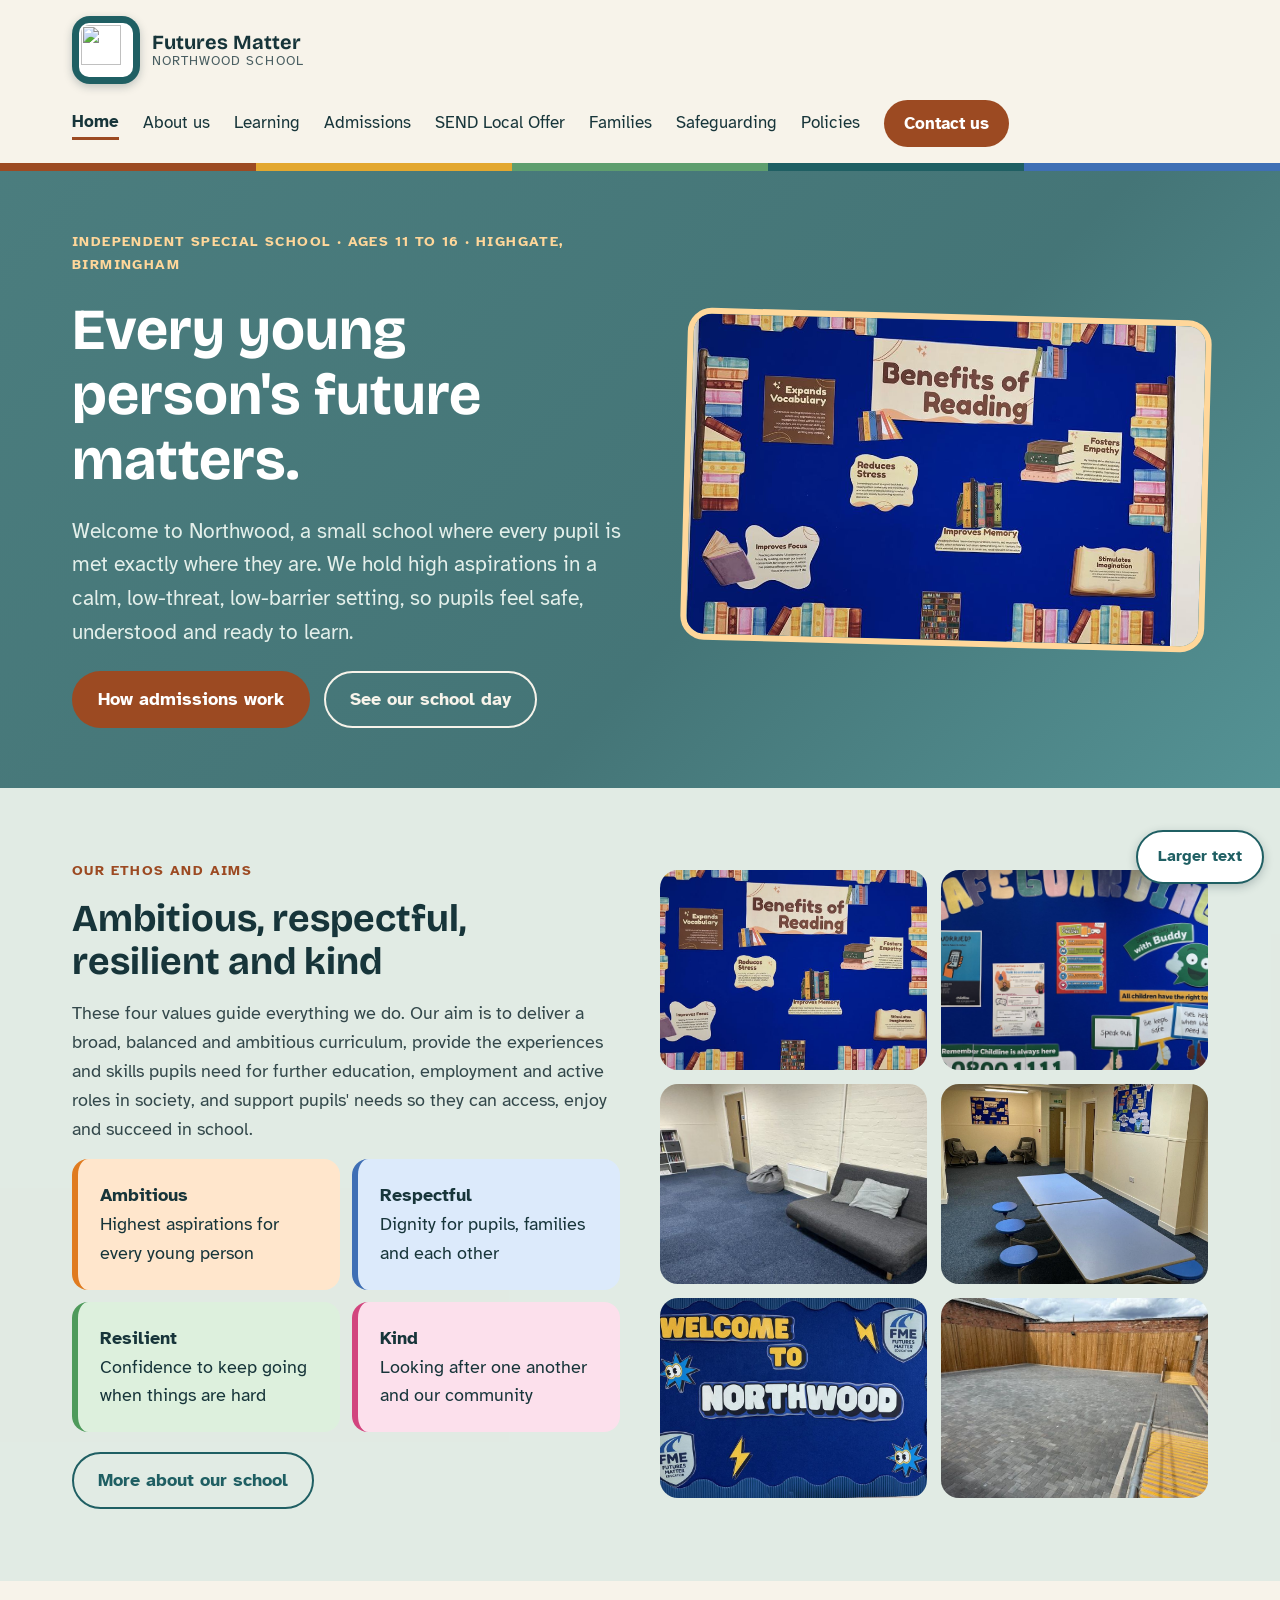
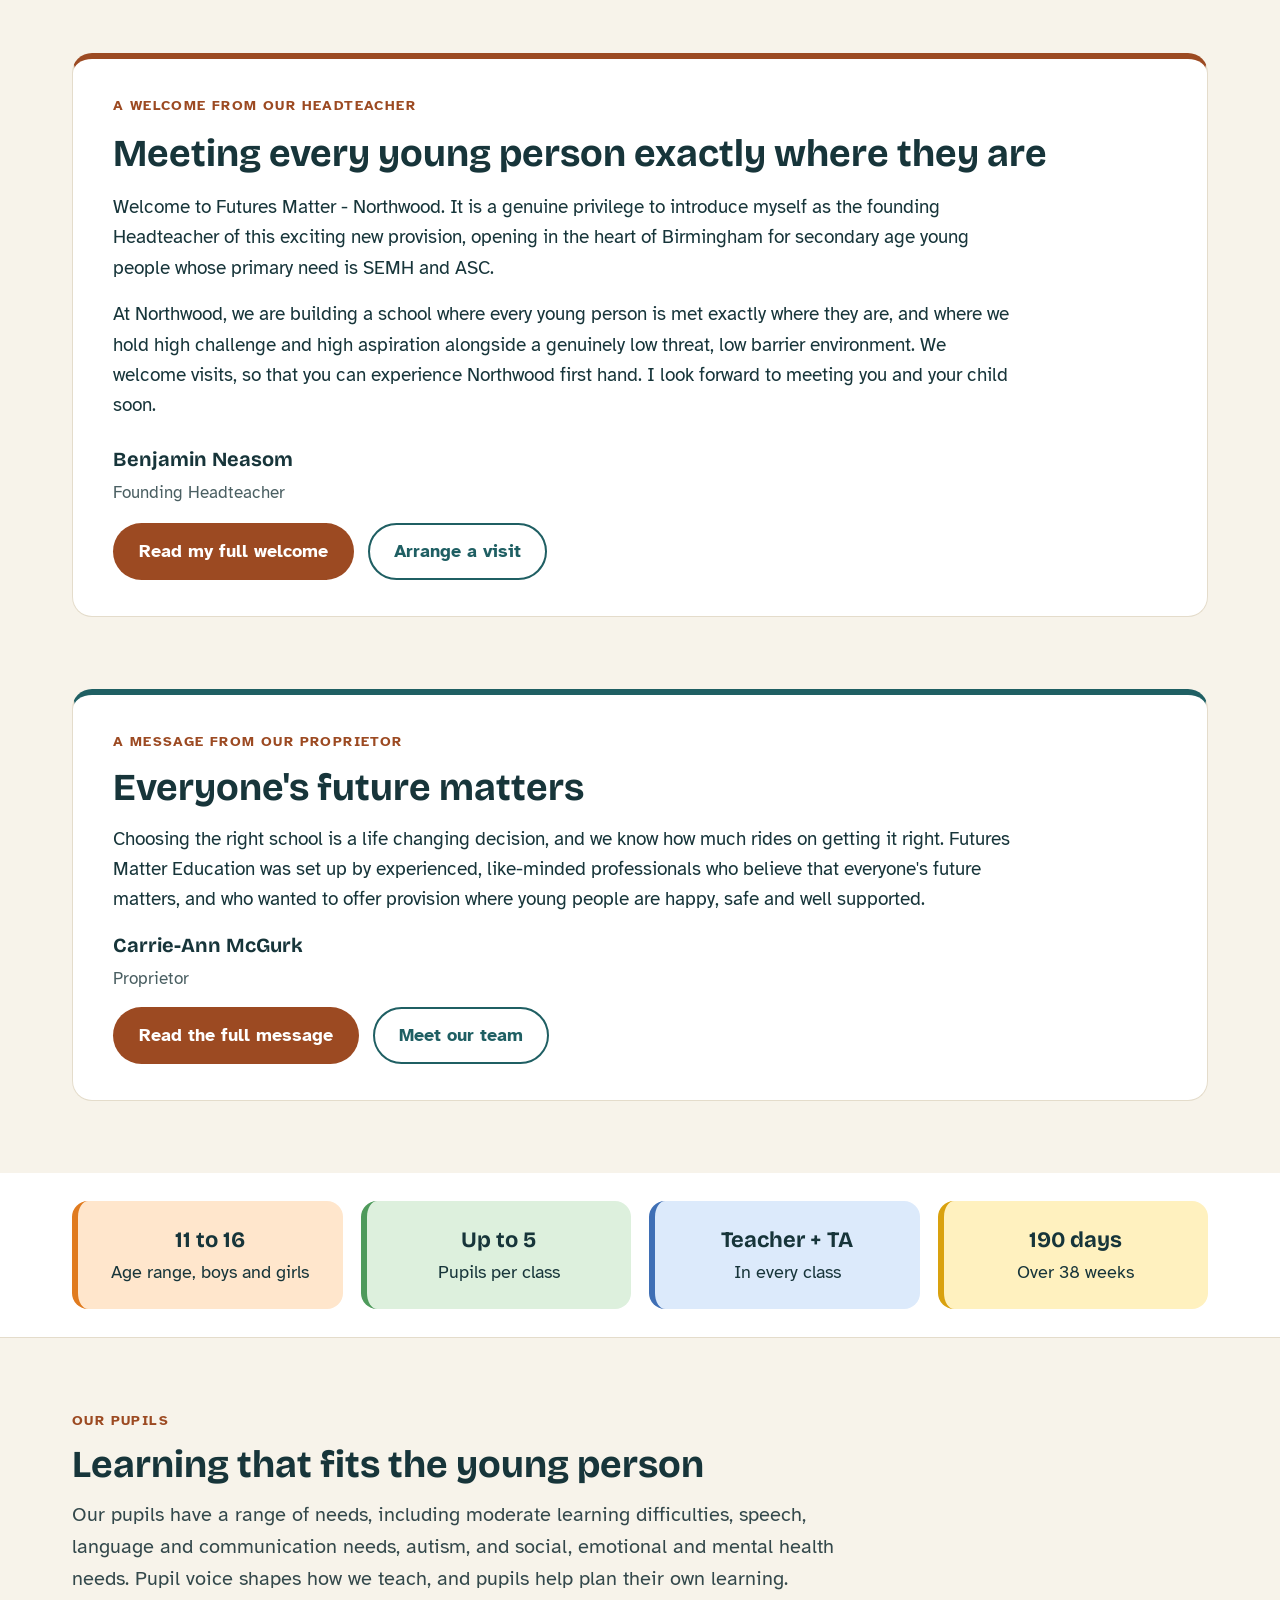
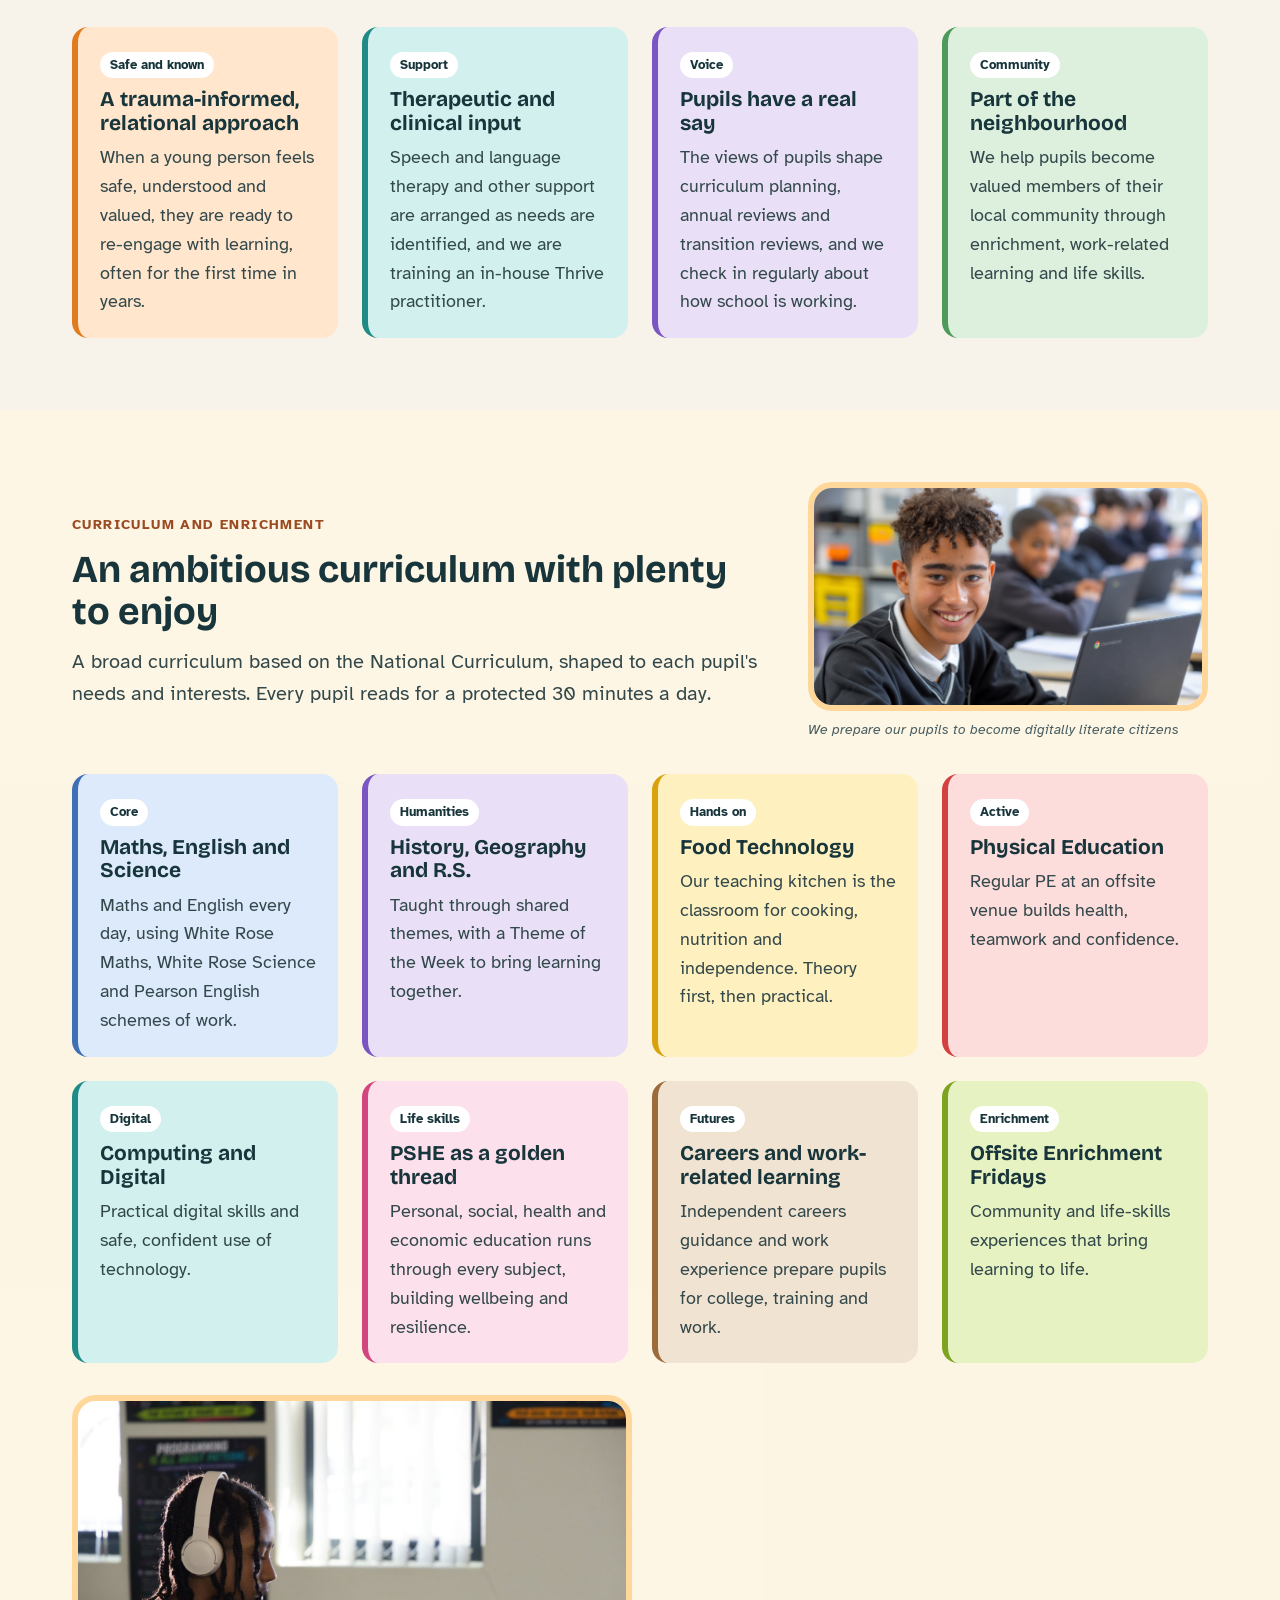
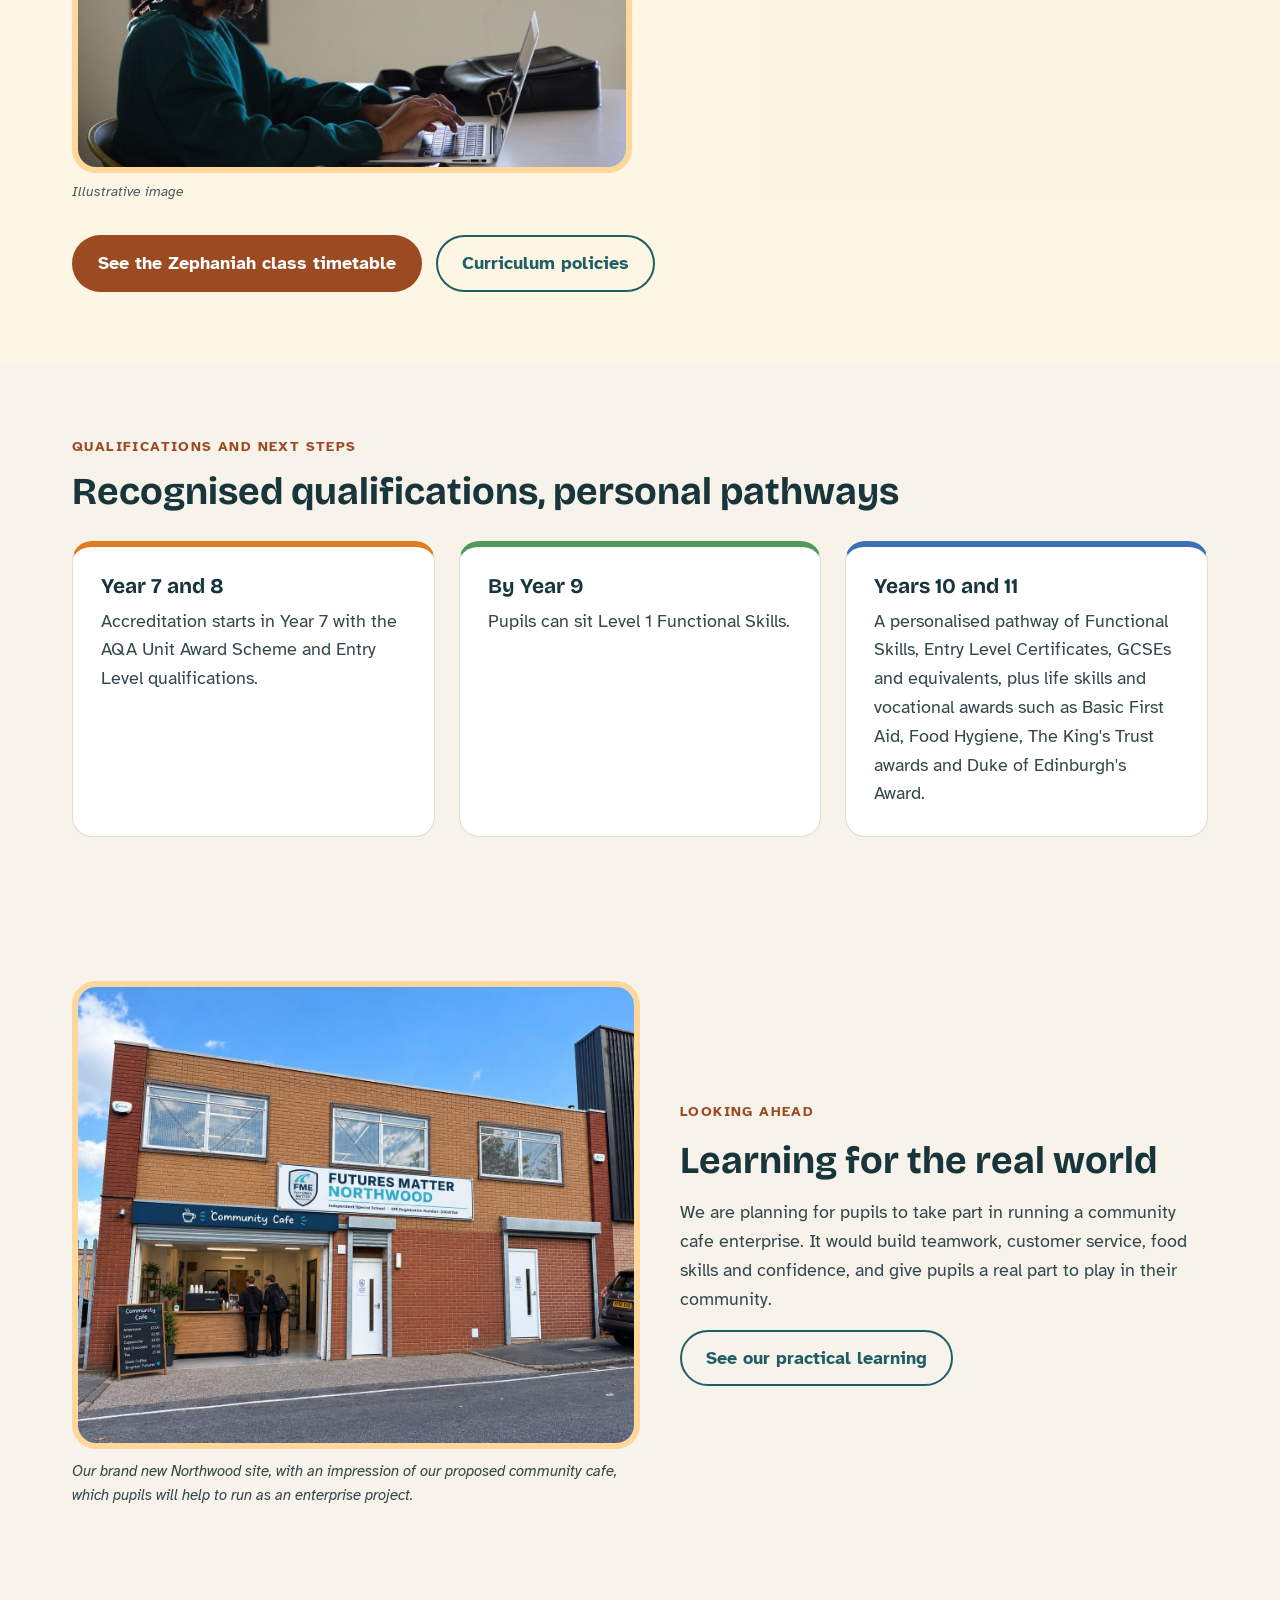
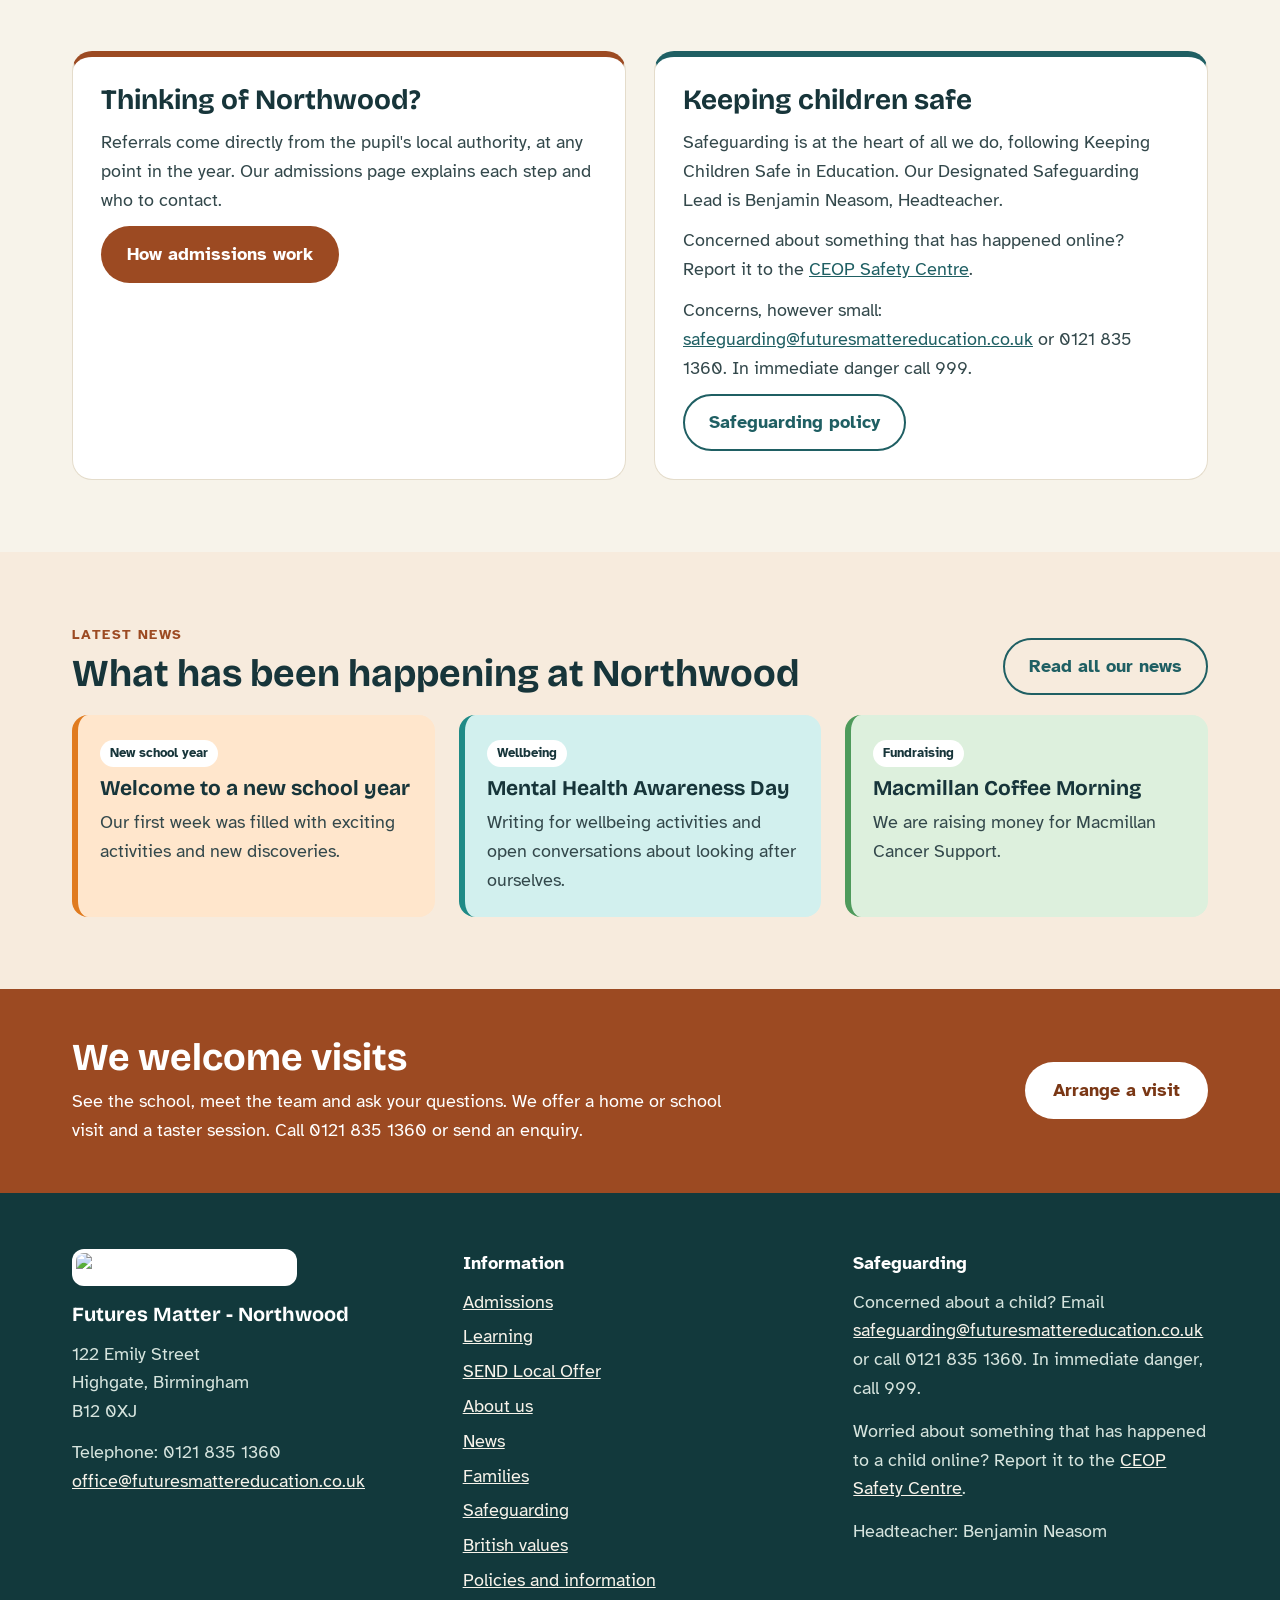
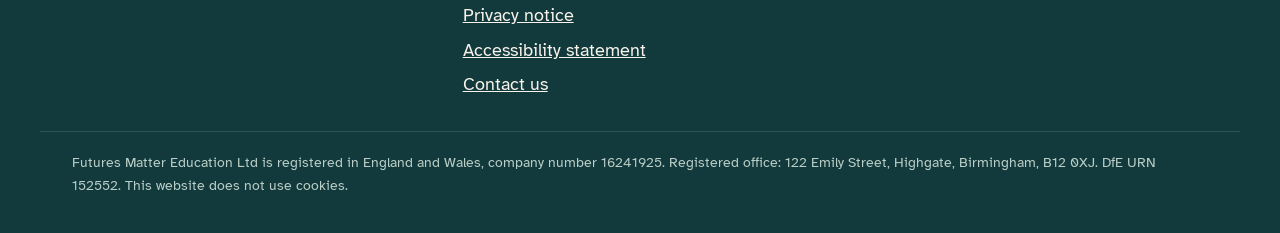
==== commit 4f38a5ce: "Update header and footer logo references in pages" ====
--- a/index.html
+++ b/index.html
@@ -36,7 +36,7 @@
               alt=""
               class="image-white-2"
               height="56"
-              src="resources/images/shield-logo.svg"
+              src="resources/icons/icon-512.png"
               width="56" /></span
           ><span class="label-stack-2"
             ><span class="label-md-2">Futures Matter</span
@@ -594,7 +594,7 @@
             alt="Futures Matter Education"
             class="image-white"
             decoding="async"
-            src="resources/images/shield-logo.svg"
+            src="resources/icons/icon-512.png"
           />
           <p class="para-md-11">Futures Matter - Northwood</p>
           <p class="para-text-mist-3">
--- a/resources/styles/site.css
+++ b/resources/styles/site.css
@@ -810,8 +810,8 @@
 }
 
 .image-white-2 {
-  height: 56px;
-  width: auto;
+  height: 80%;
+  width: 80%;
   display: block;
   background: var(--color-white);
   border-radius: 10px;
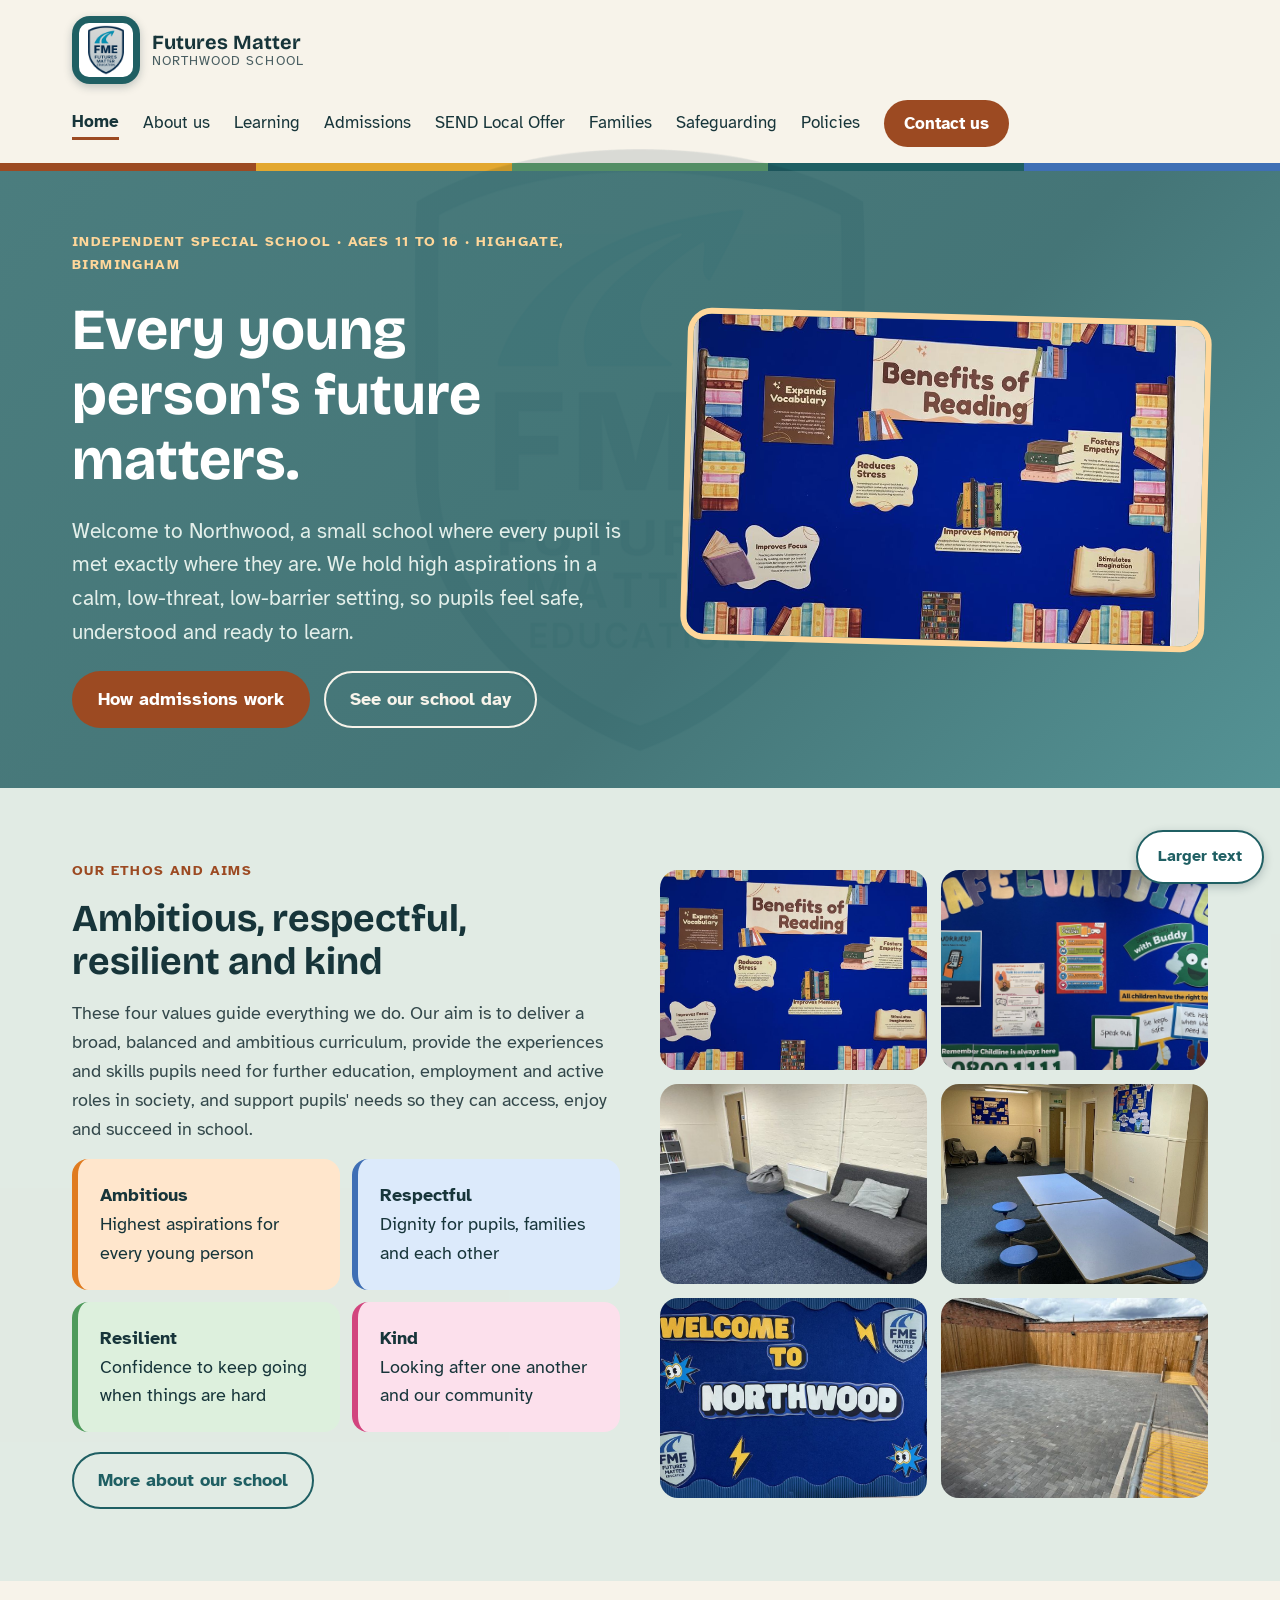
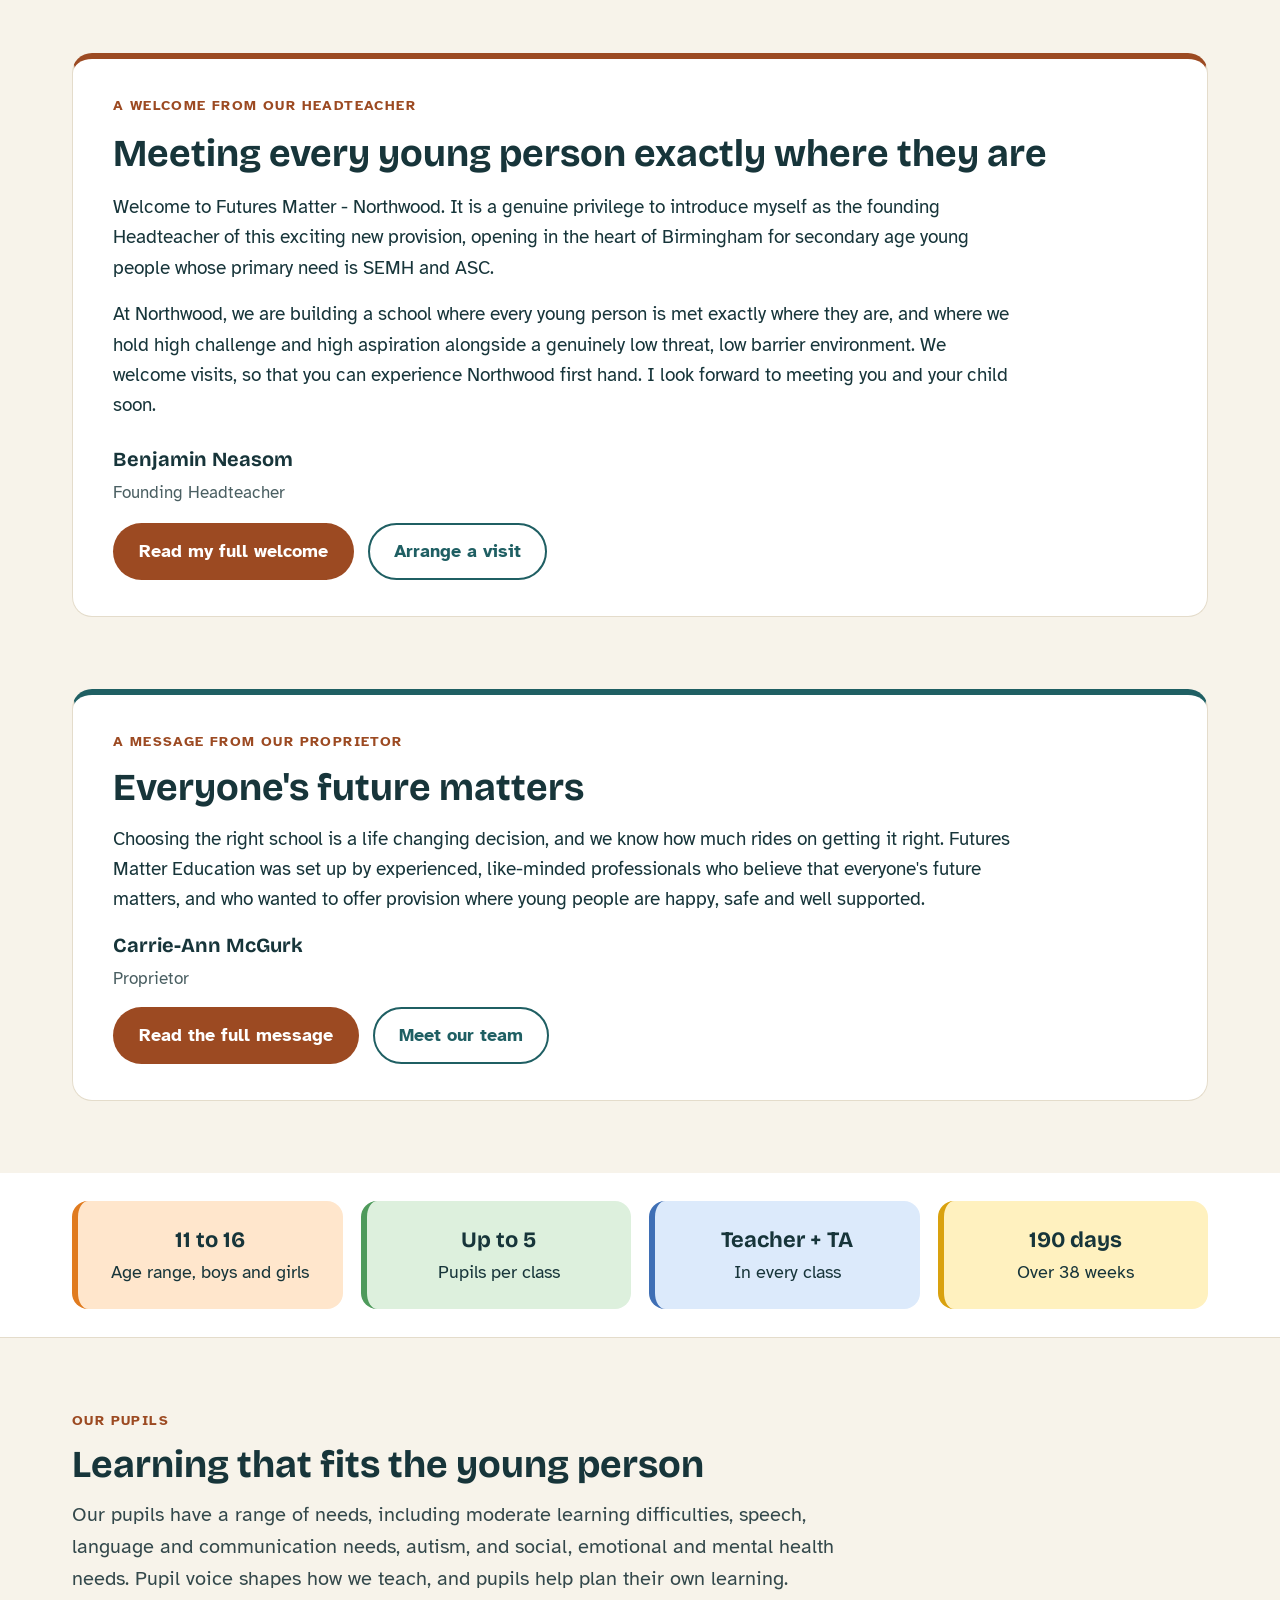
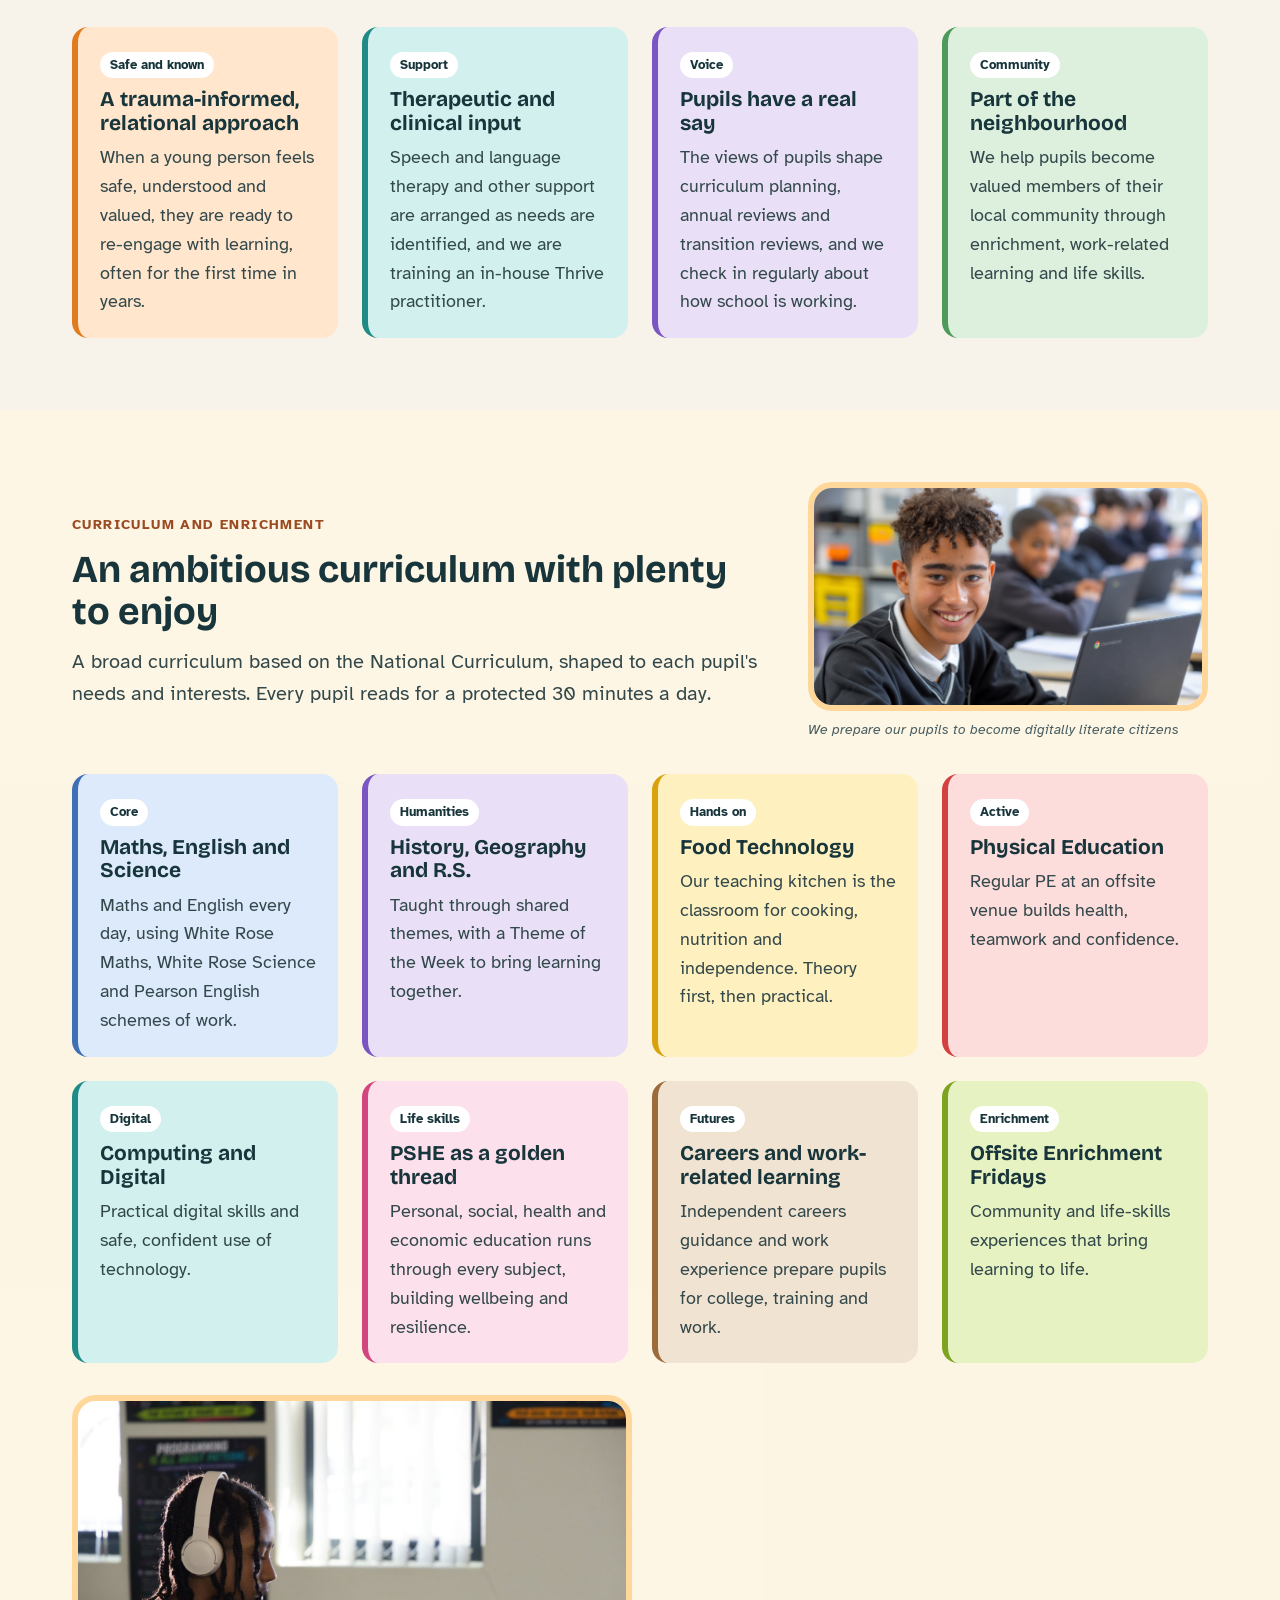
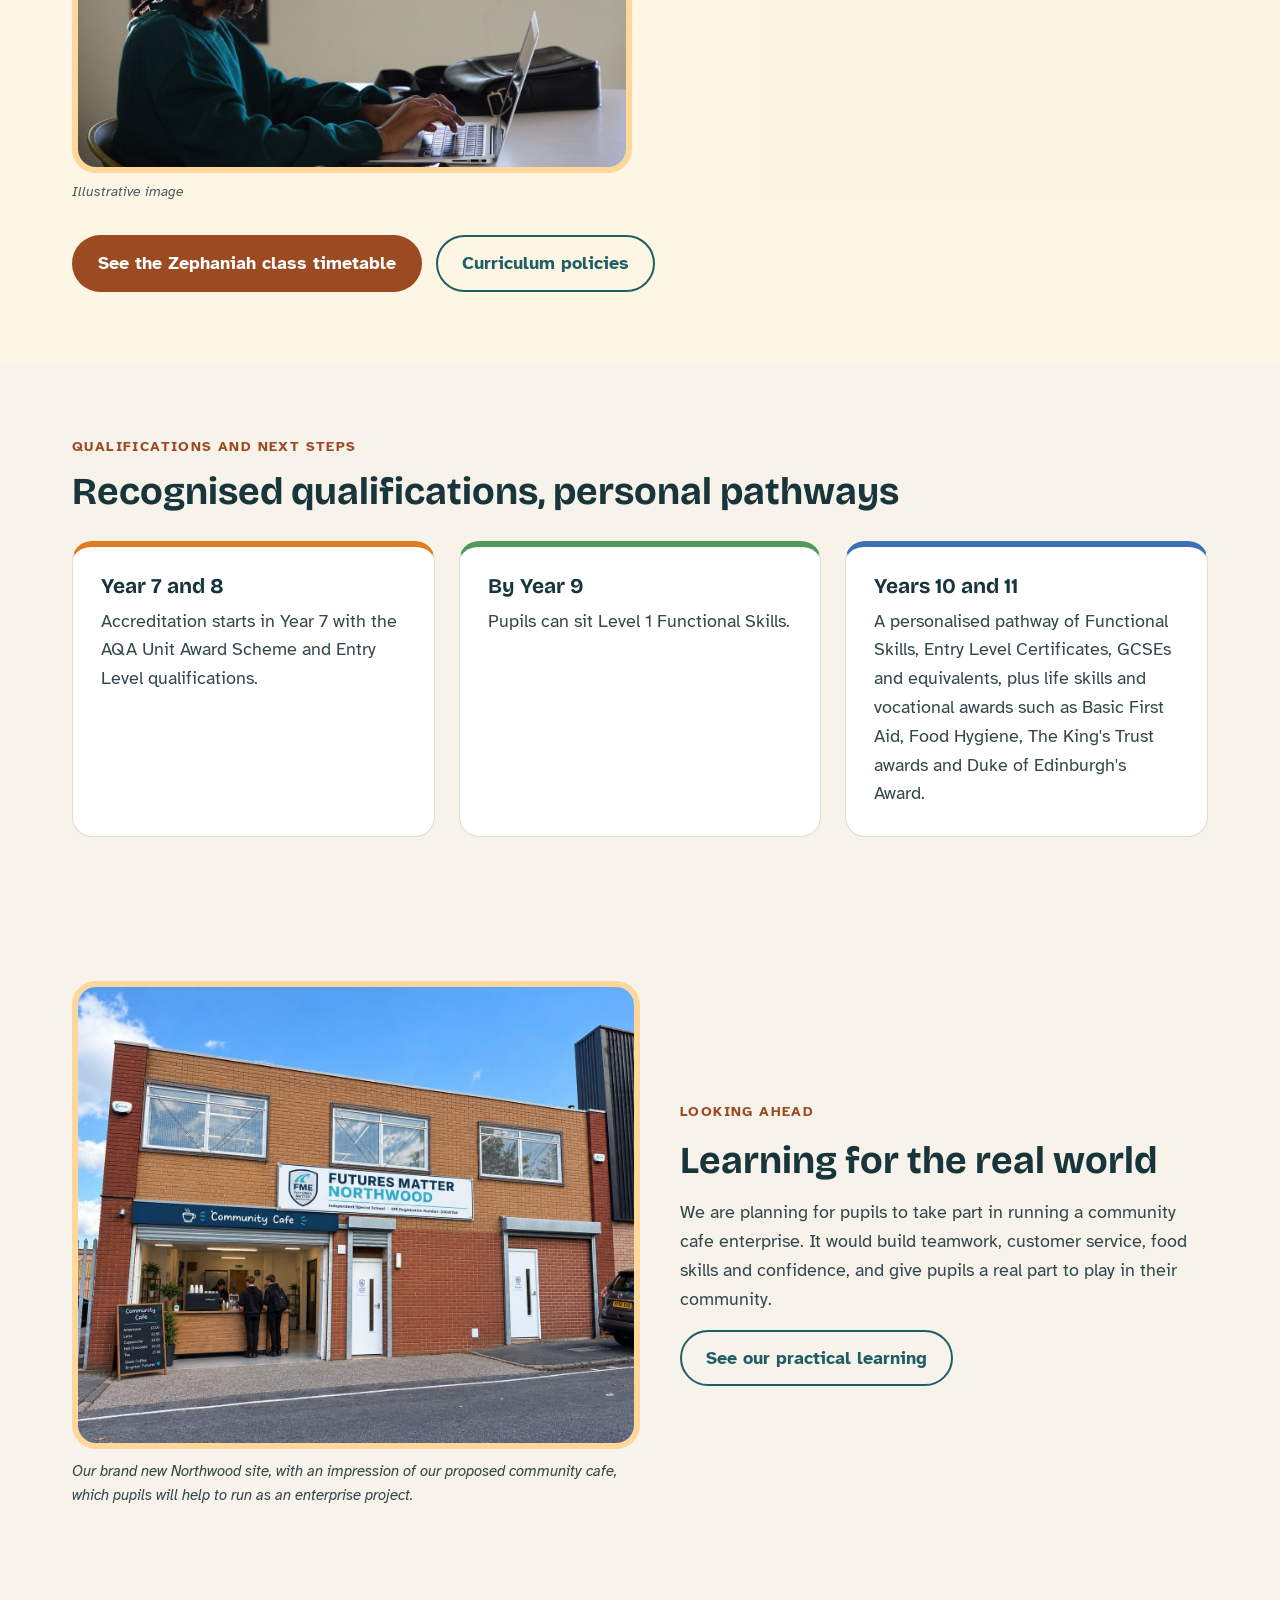
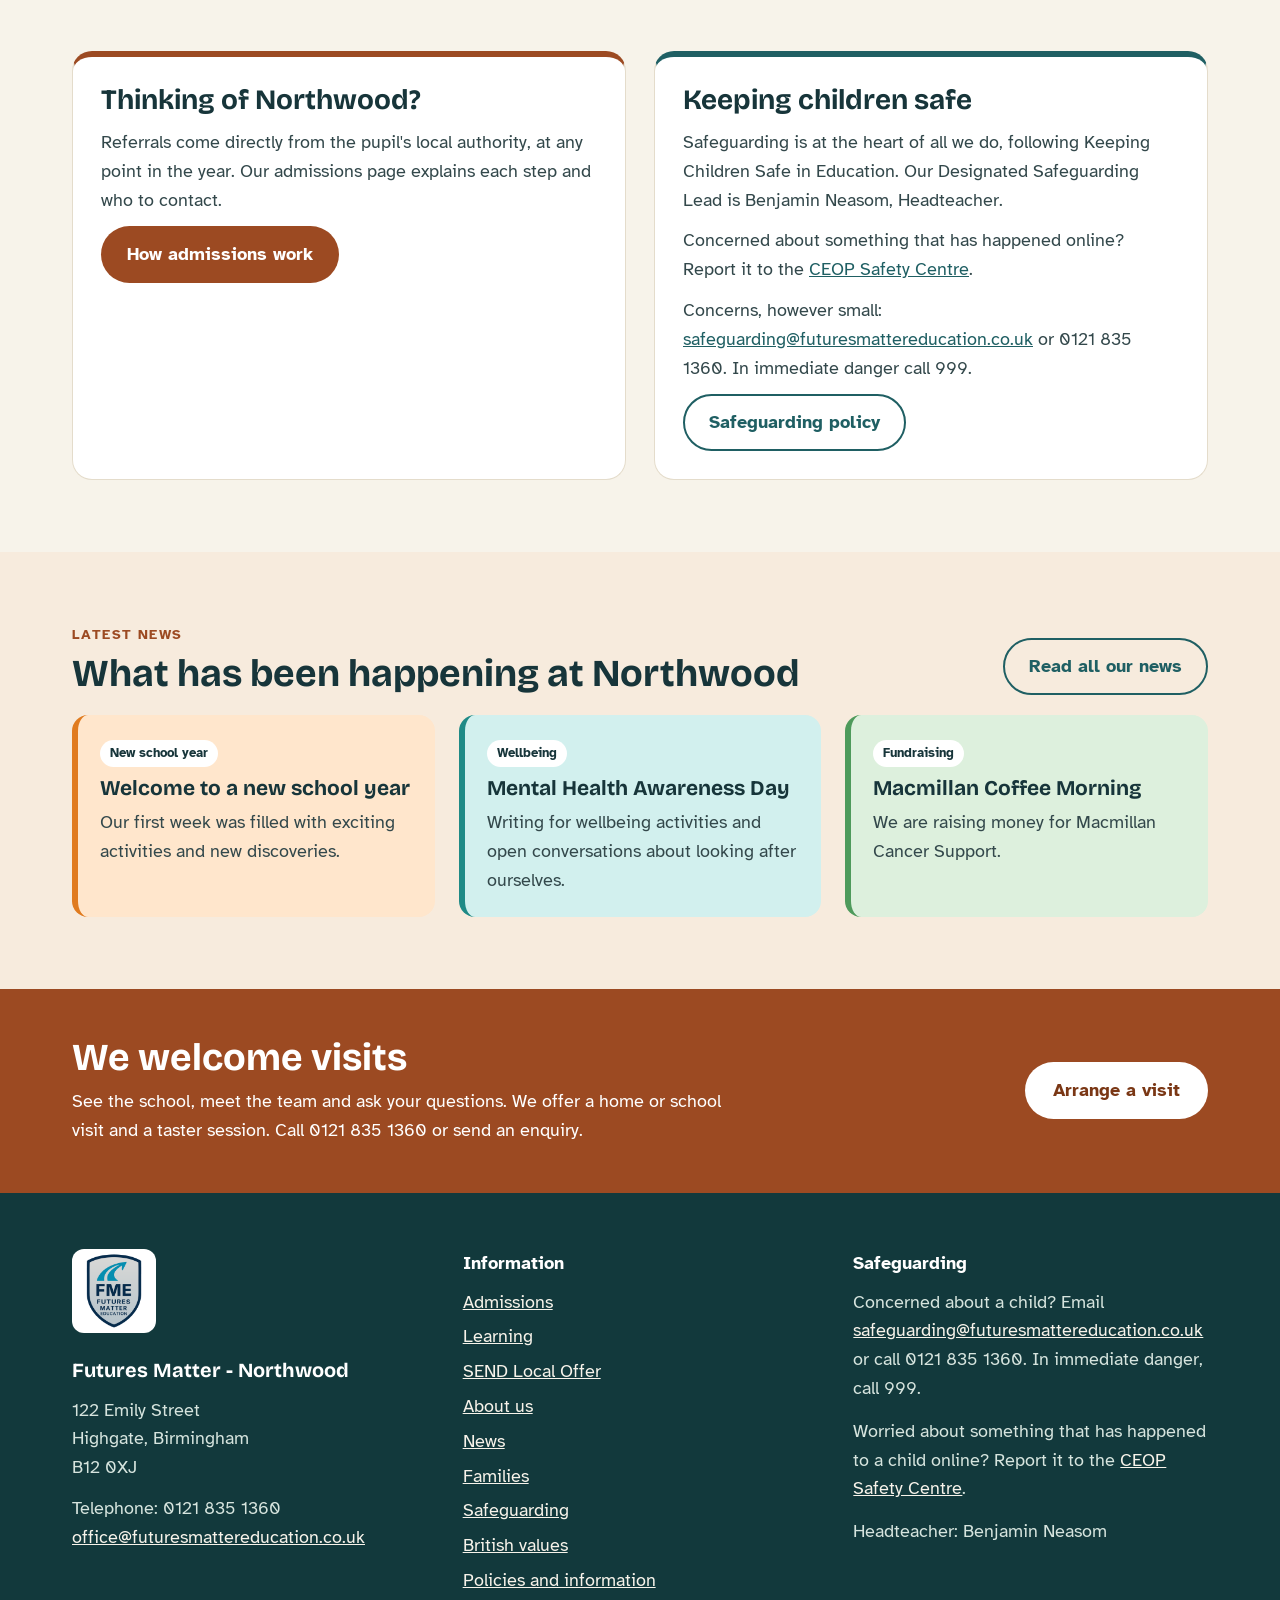
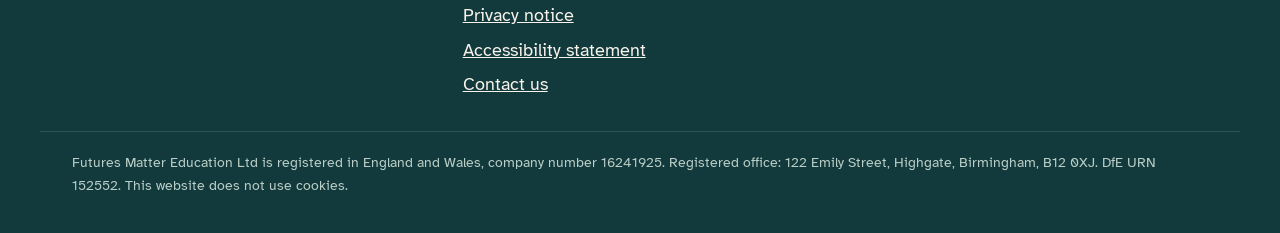
==== commit 35991c94: "Fix favicon path." ====
--- a/index.html
+++ b/index.html
@@ -14,12 +14,12 @@
       rel="stylesheet"
       href="https://fonts.googleapis.com/css2?family=Atkinson+Hyperlegible:wght@400;700&family=Bricolage+Grotesque:wght@500;700&display=swap"
     />
-    <link rel="icon" href="resources/Icons/favicon.ico" sizes="any" />
+    <link rel="icon" href="resources/icons/favicon.ico" sizes="any" />
     <link
       rel="icon"
       type="image/png"
       sizes="32x32"
-      href="resources/Icons/favicon-32.png"
+      href="resources/icons/favicon-32.png"
     />
     <link rel="apple-touch-icon" href="resources/Icons/apple-touch-icon.png" />
     <link rel="stylesheet" href="resources/styles/site.css" />
--- a/resources/styles/site.css
+++ b/resources/styles/site.css
@@ -248,7 +248,7 @@
   left: 0;
   right: 0;
   bottom: 0;
-  background: url(resources/images/background-watermark.png) center
+  background: url(../images/background-watermark.png) center
     center/min(640px, 70vw) auto no-repeat;
   mix-blend-mode: multiply;
   opacity: 0.7;
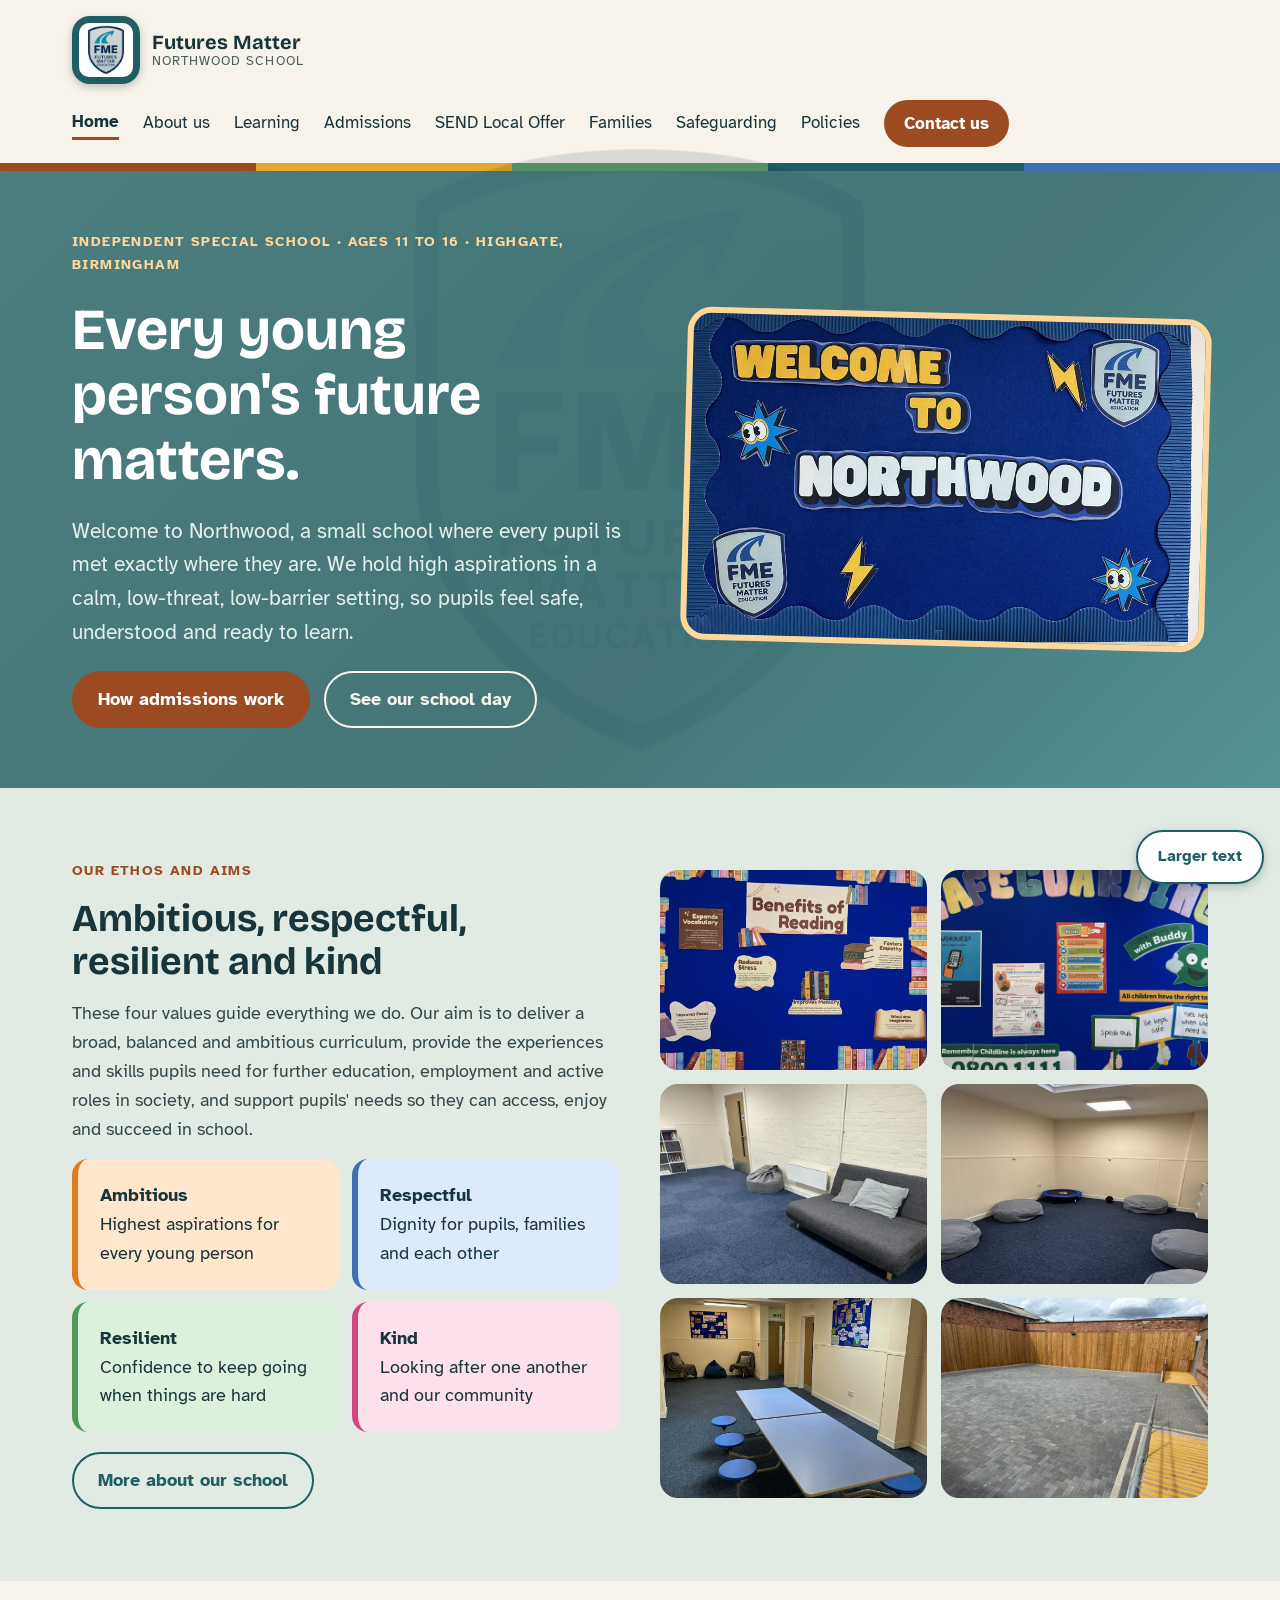
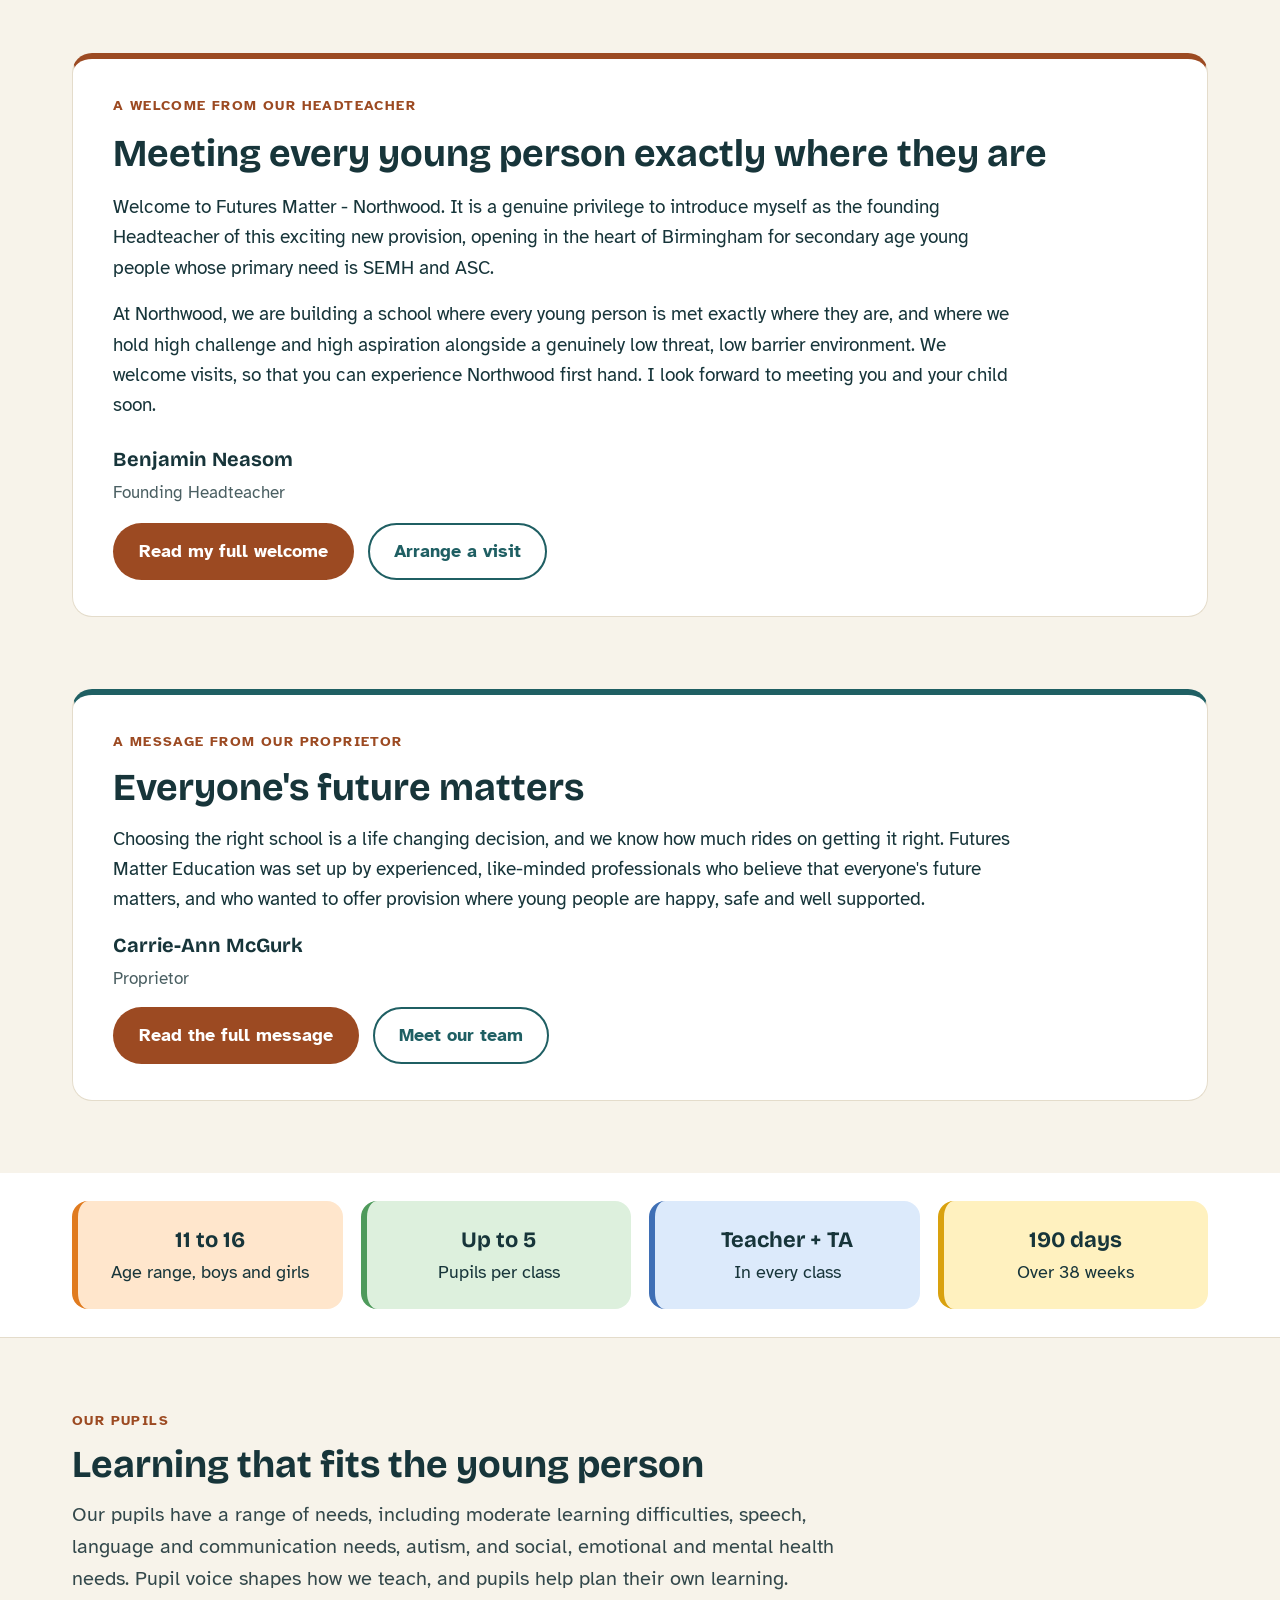
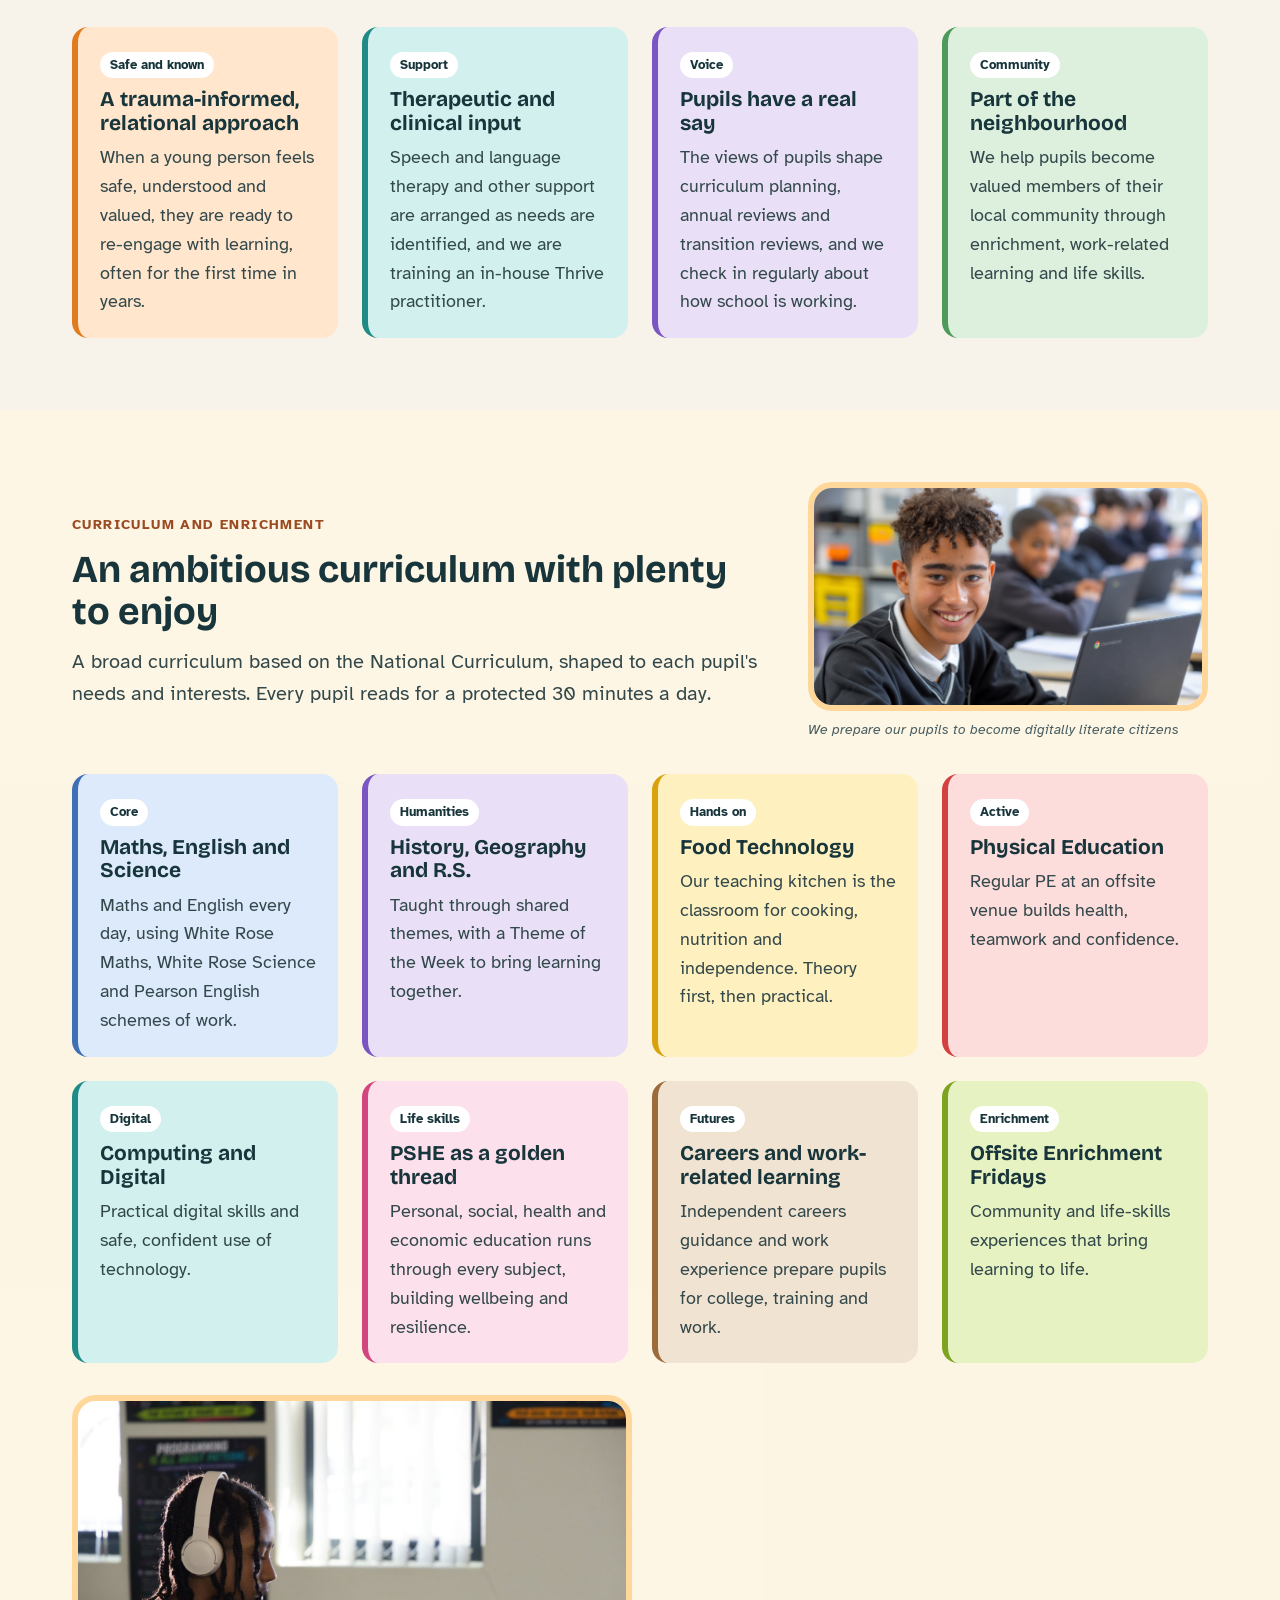
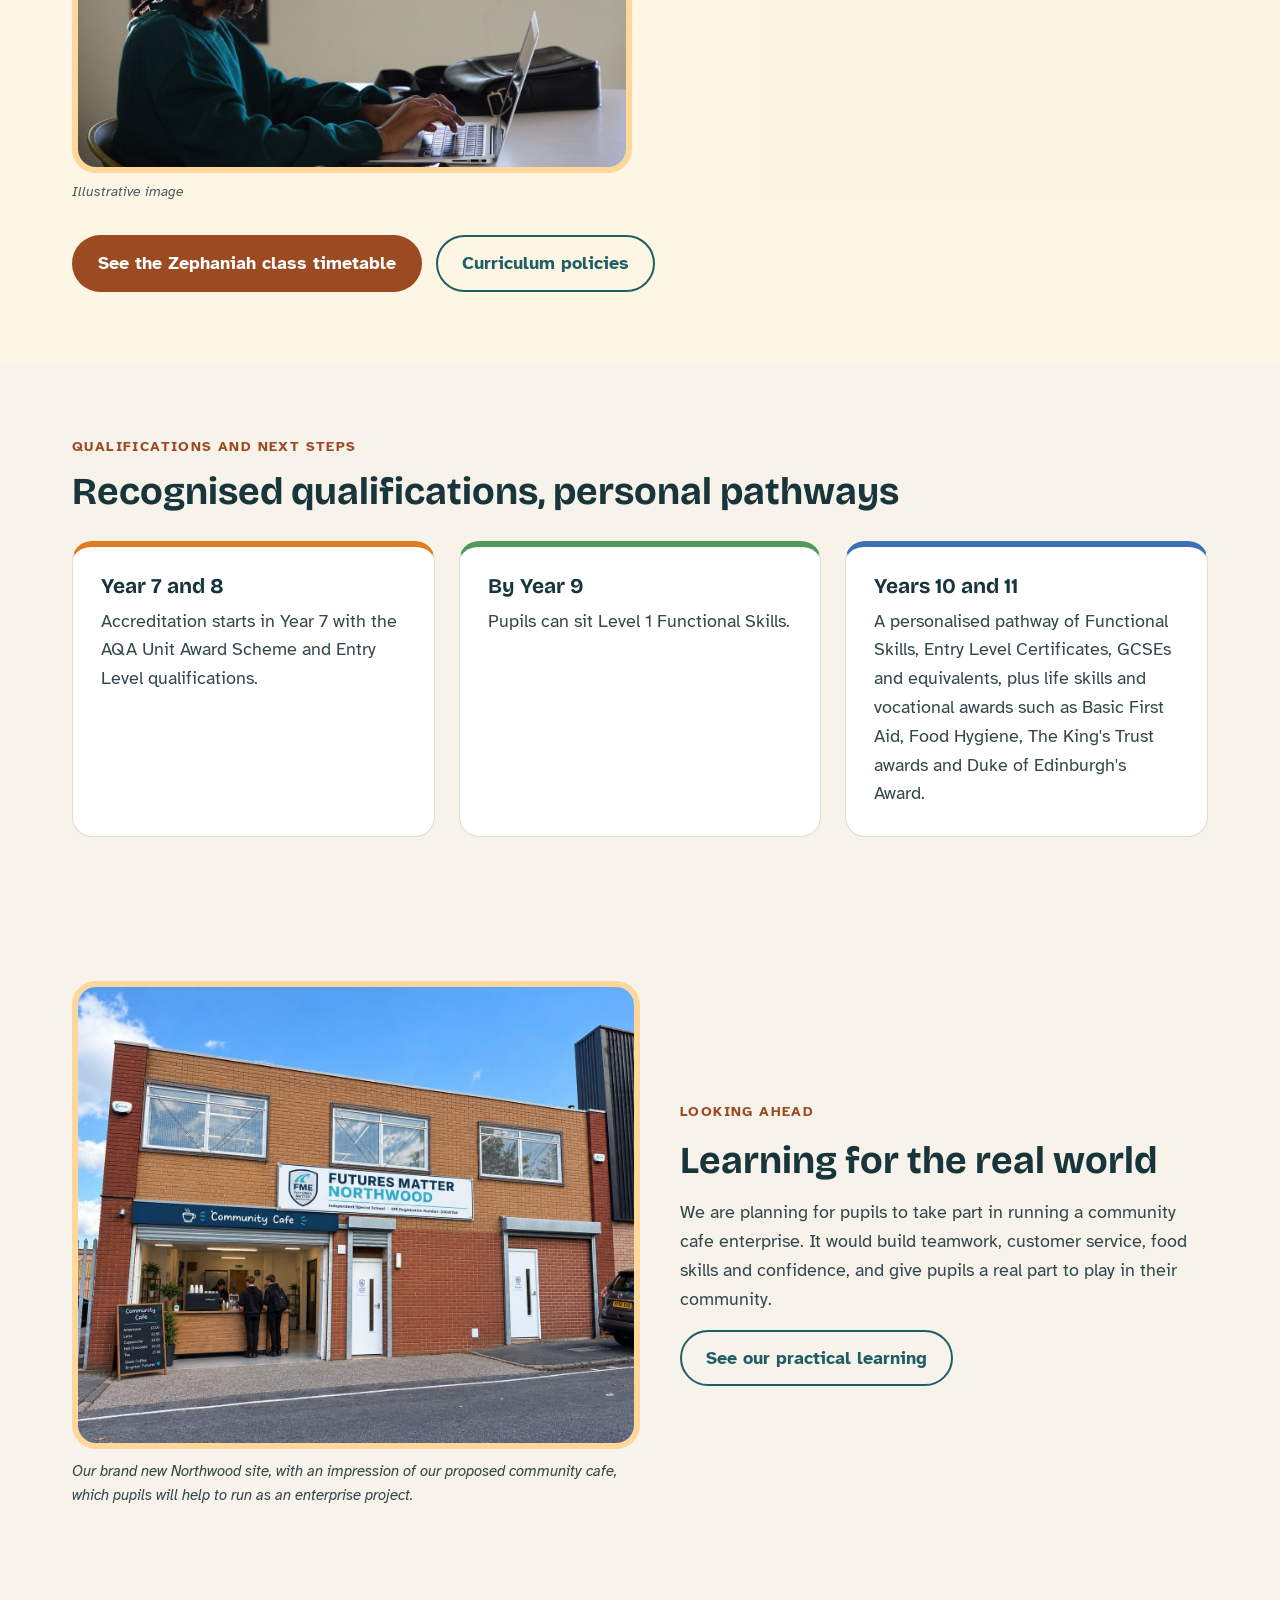
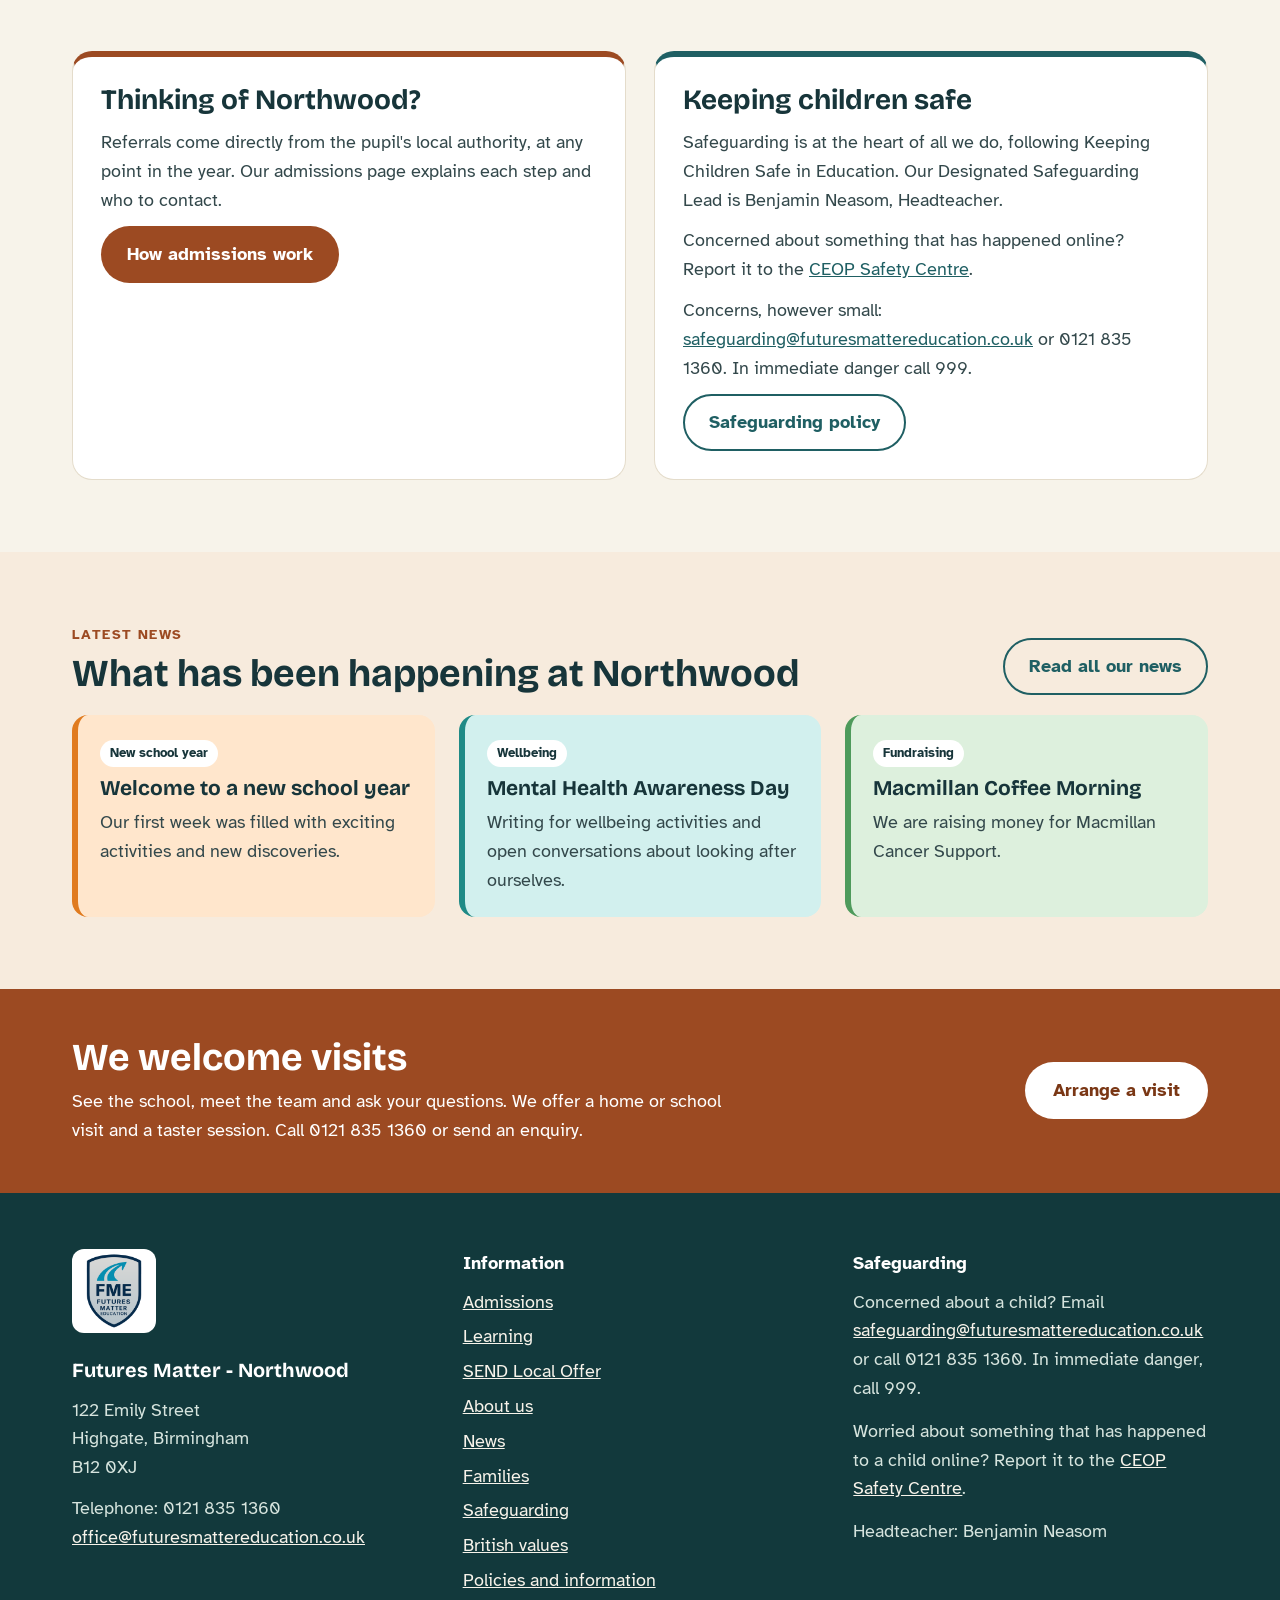
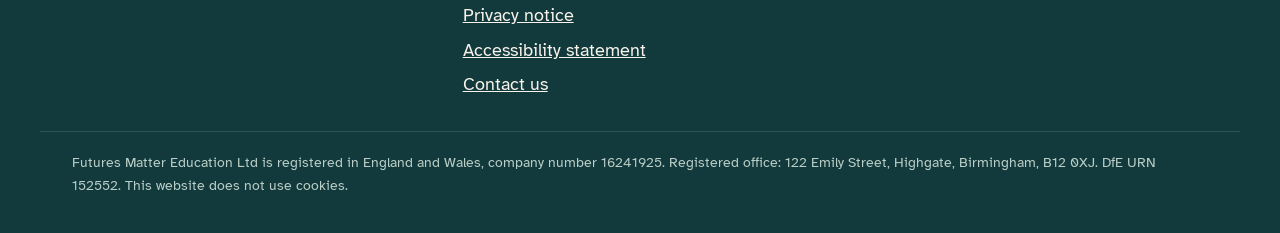
==== commit c8927f33: "Fix home page image order" ====
--- a/index.html
+++ b/index.html
@@ -99,7 +99,7 @@
               class="image-width-height-2"
               decoding="async"
               loading="lazy"
-              src="resources/images/welcome-display-board.jpg"
+              src="resources/images/welcome-to-northwood-display-board.jpg"
             />
           </div>
         </div>
@@ -162,13 +162,13 @@
               class="image-width-height-4"
               decoding="async"
               loading="lazy"
-              src="resources/images/nurture-sensory-space.jpg"
+              src="resources/images/calm-breakout-space-angle-2.jpg"
             /><img
               alt="Our social dining and breakout space"
               class="image-width-height-4"
               decoding="async"
               loading="lazy"
-              src="resources/images/social-dining-space.jpg"
+              src="resources/images/nurture-sensory-space.jpg"
             /><img
               alt="Our outdoor space for breaks and outdoor learning"
               class="image-width-height-4"
